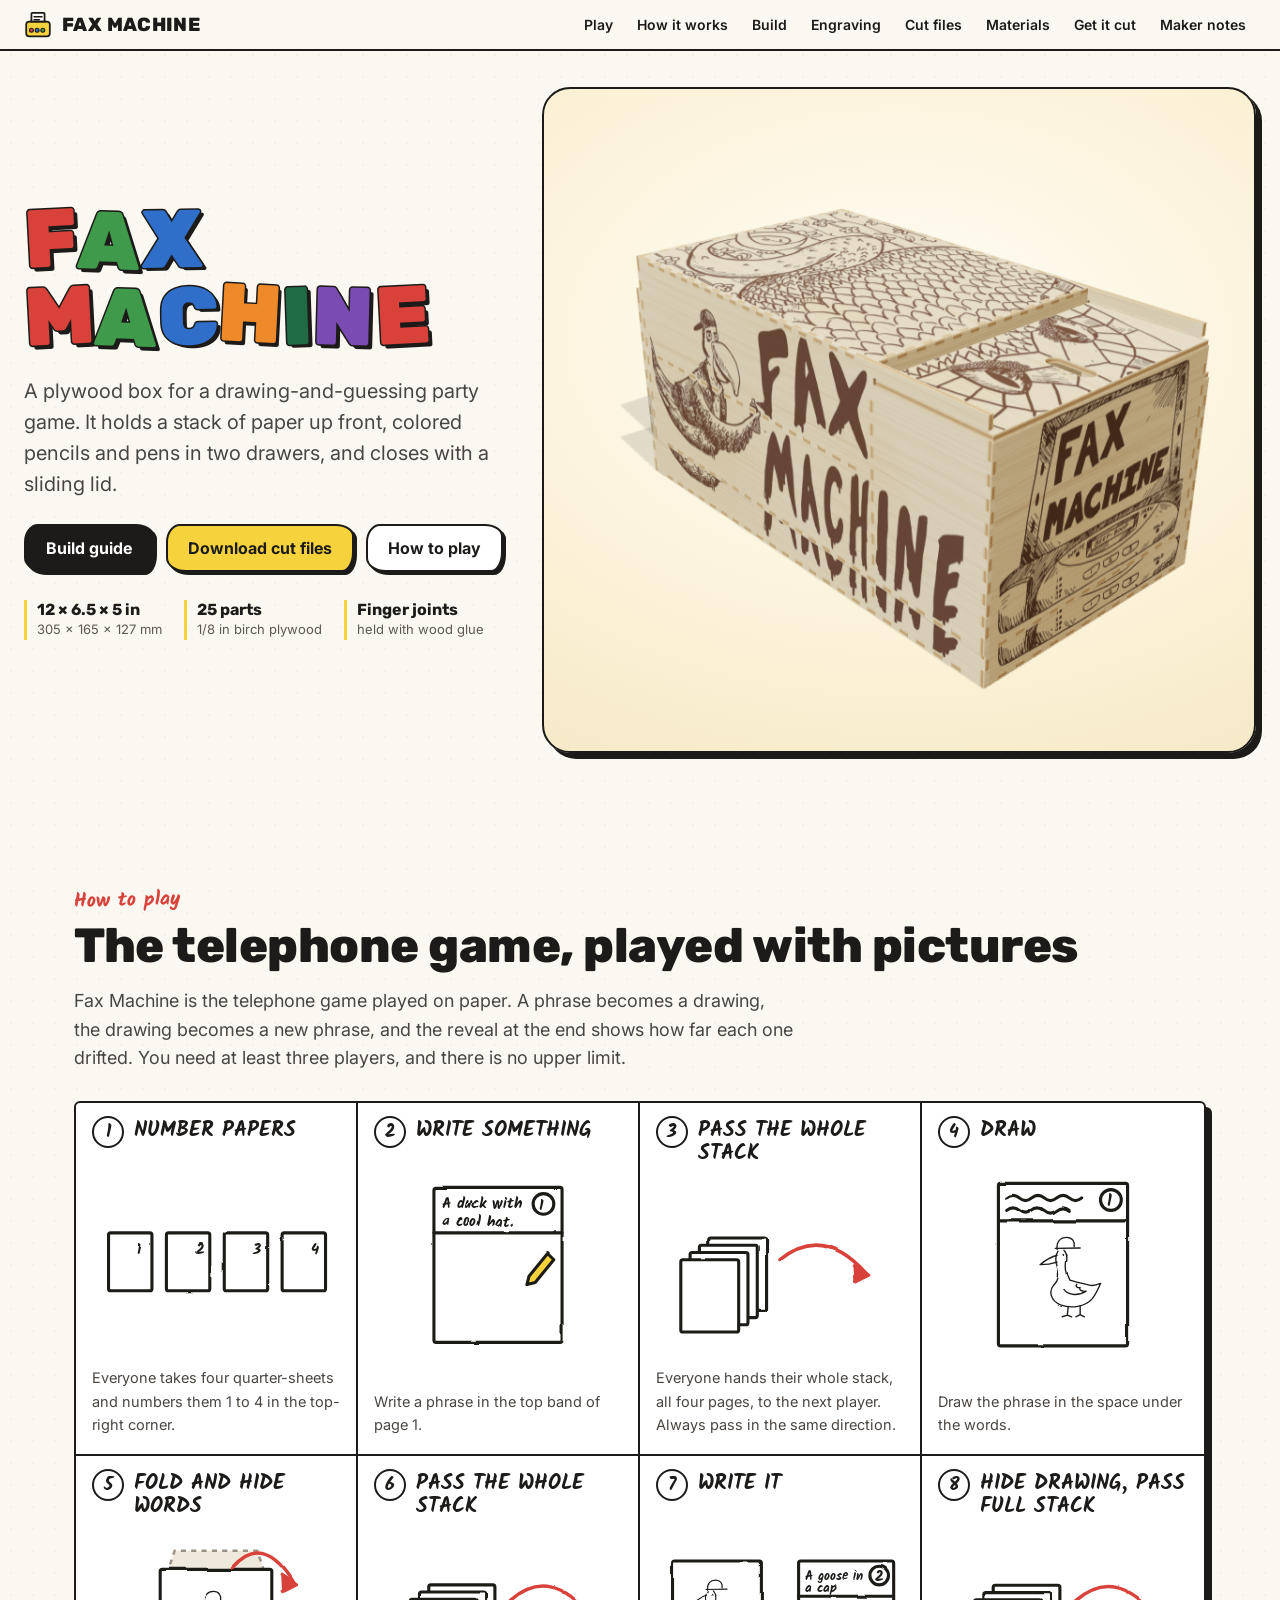
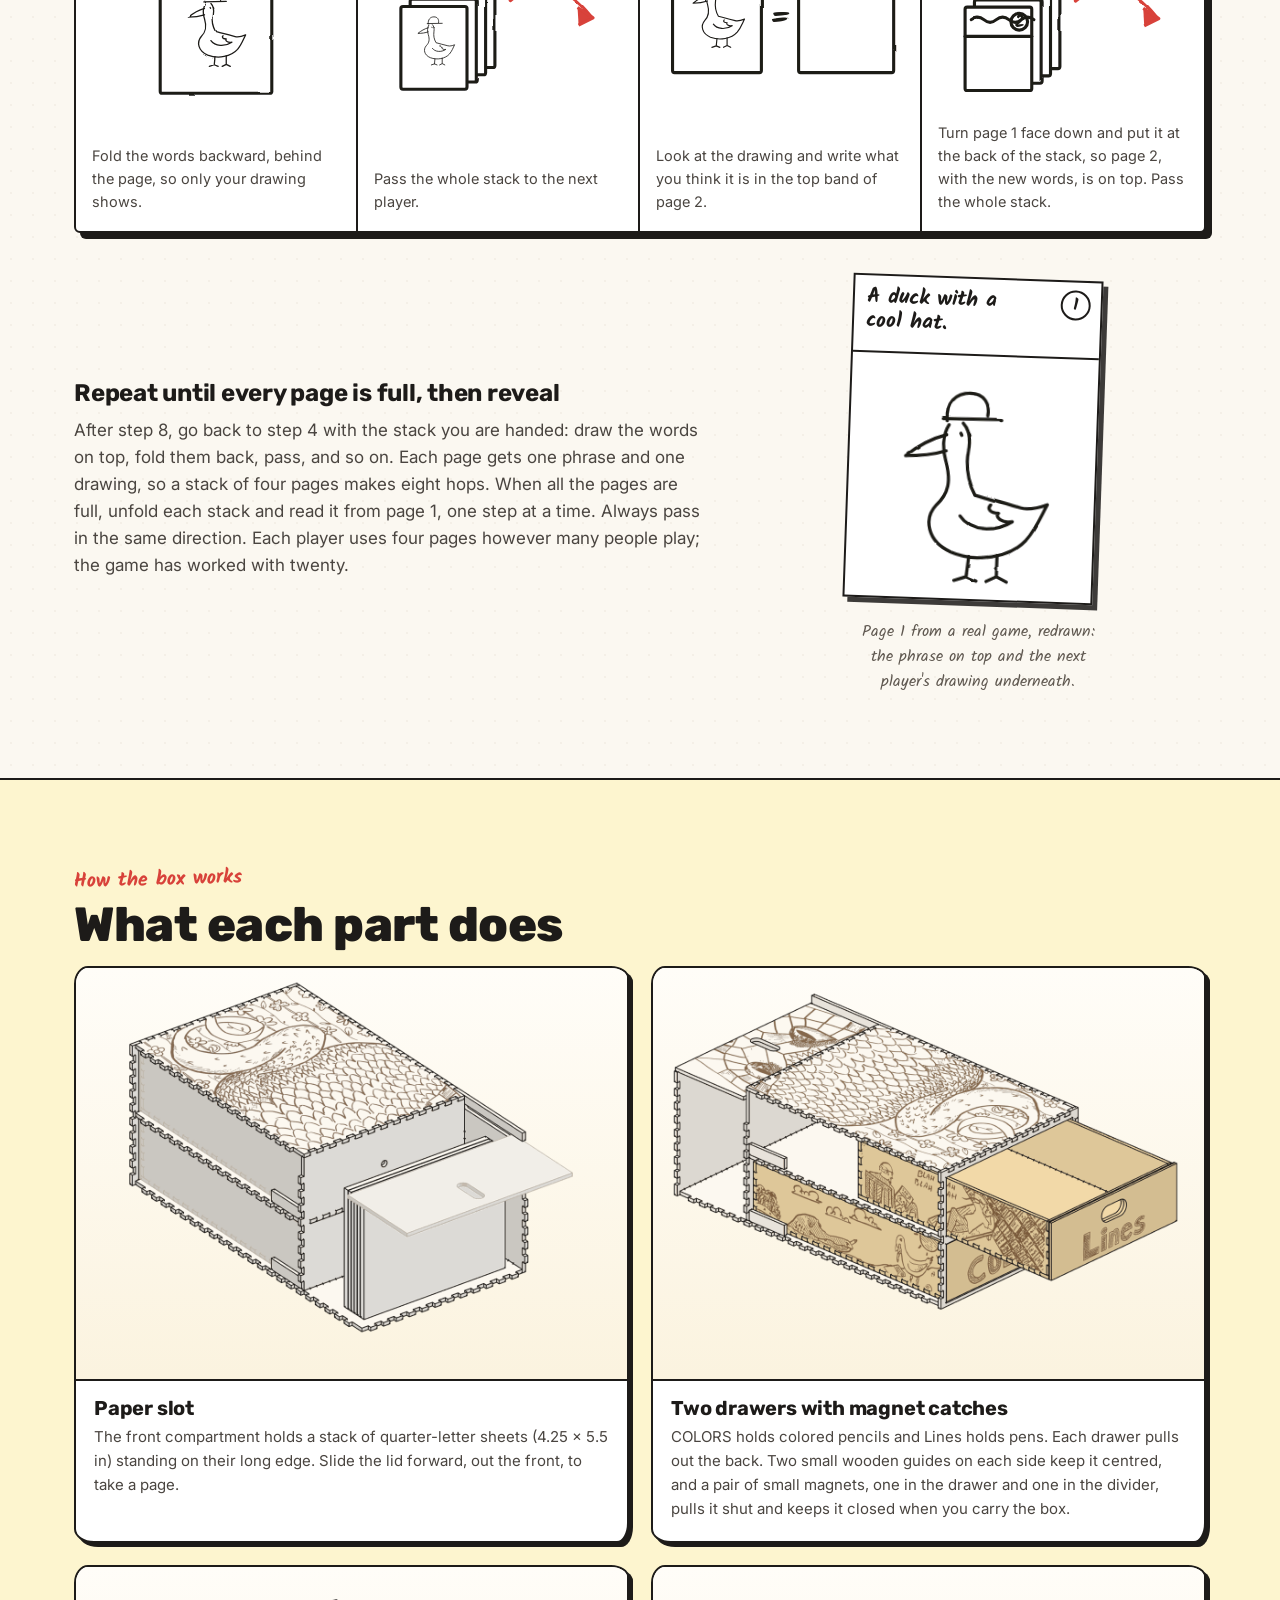
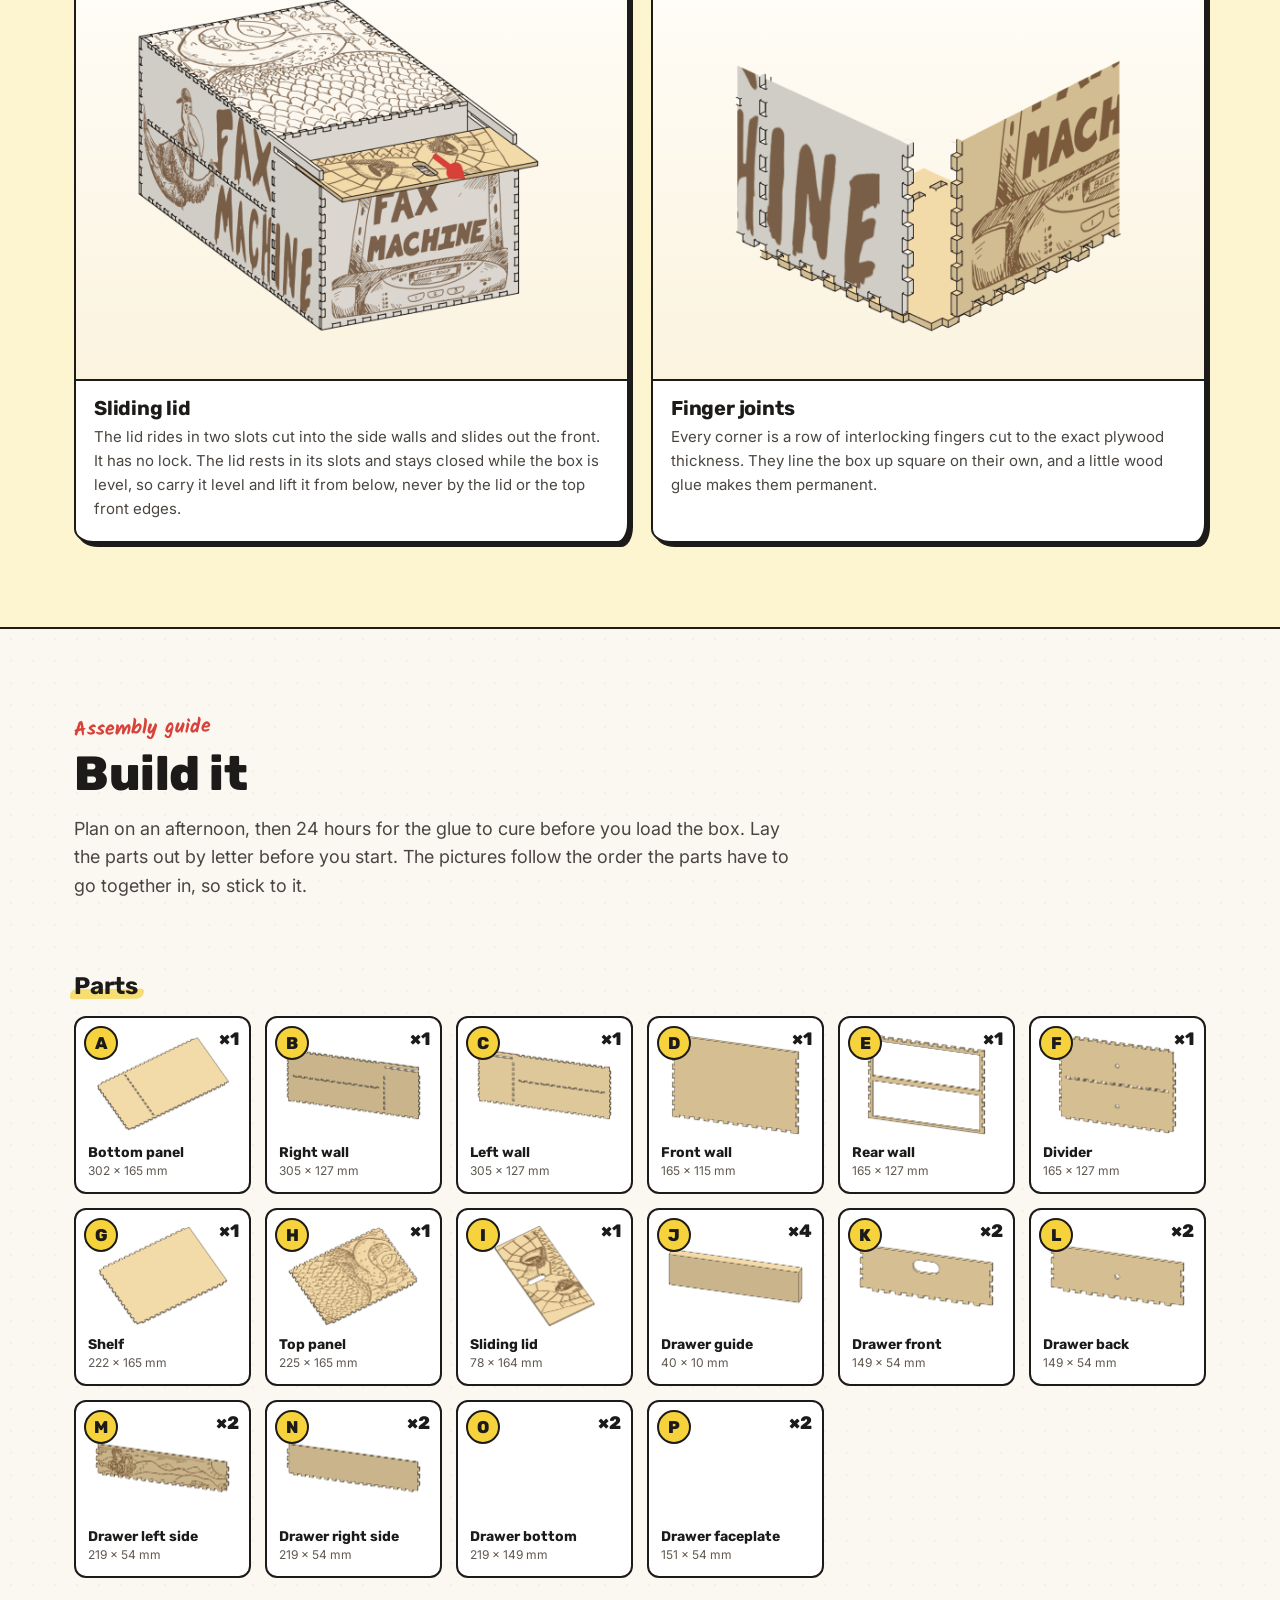
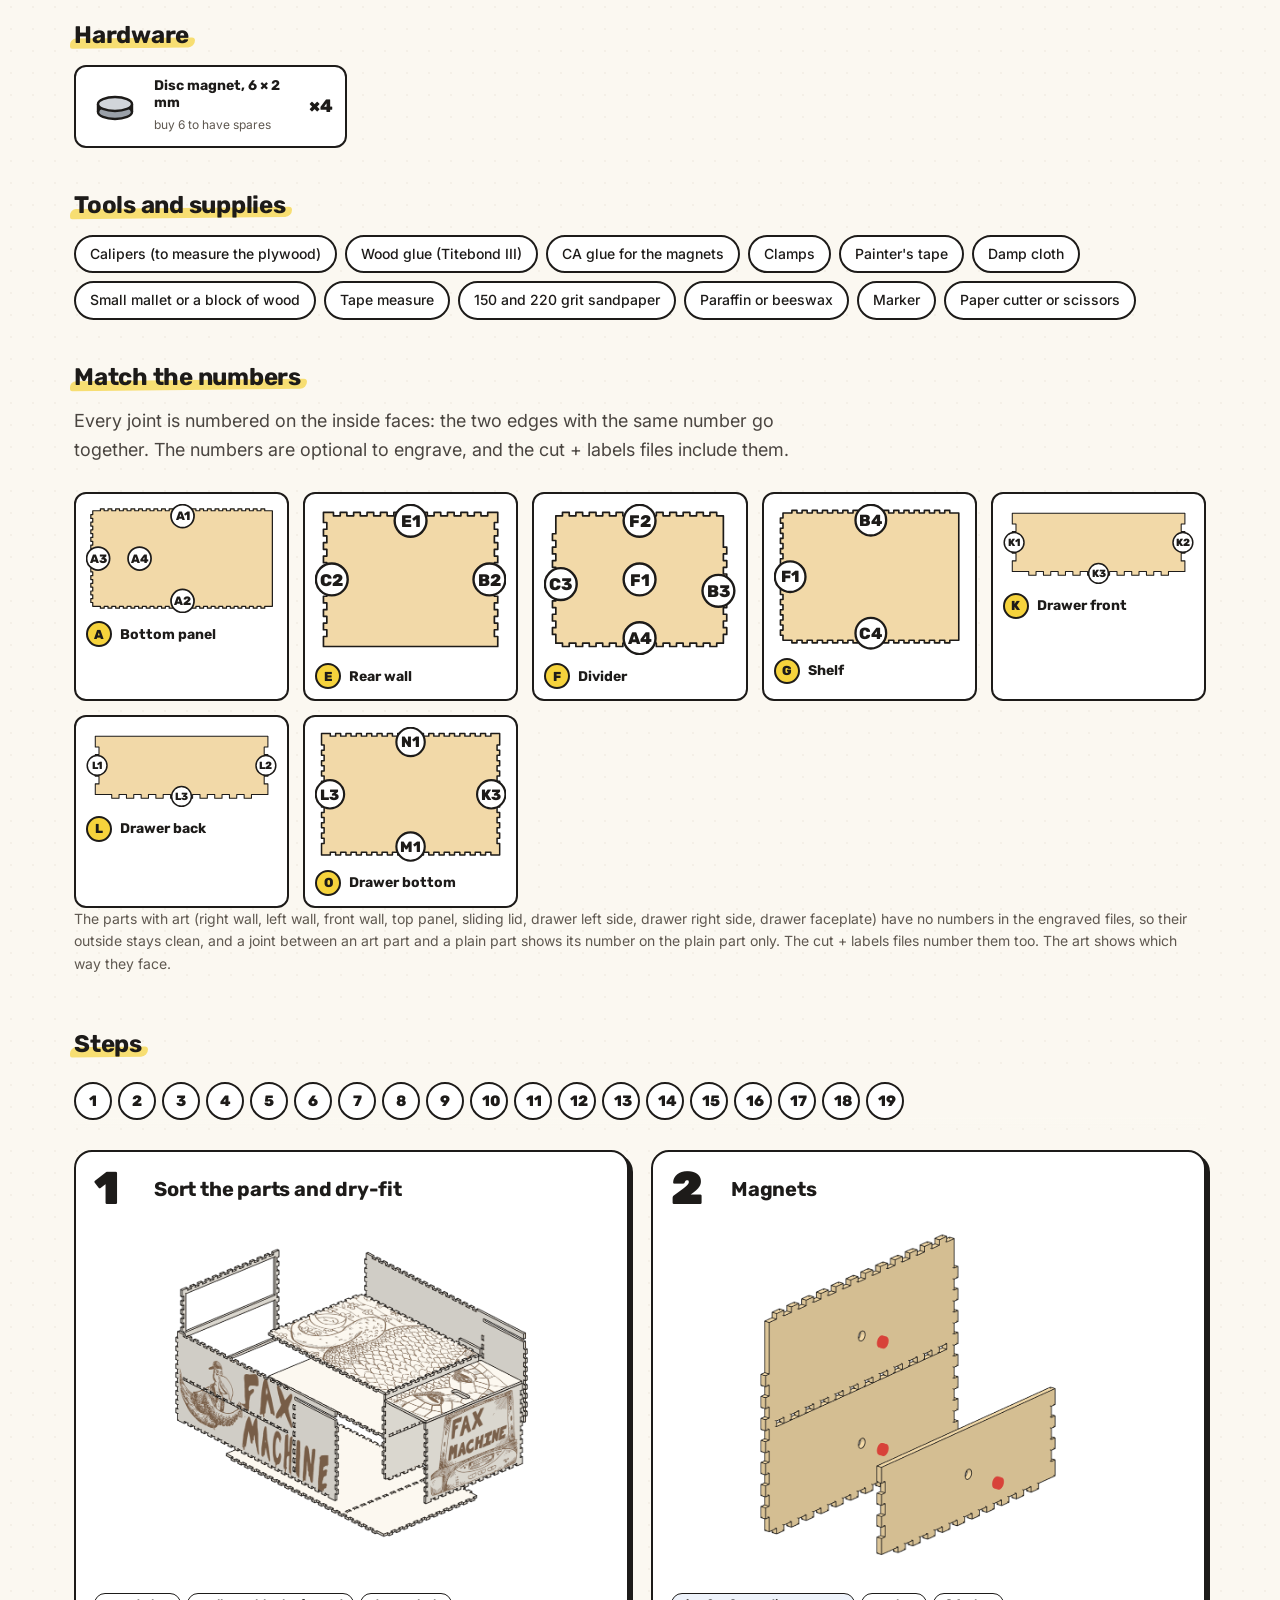
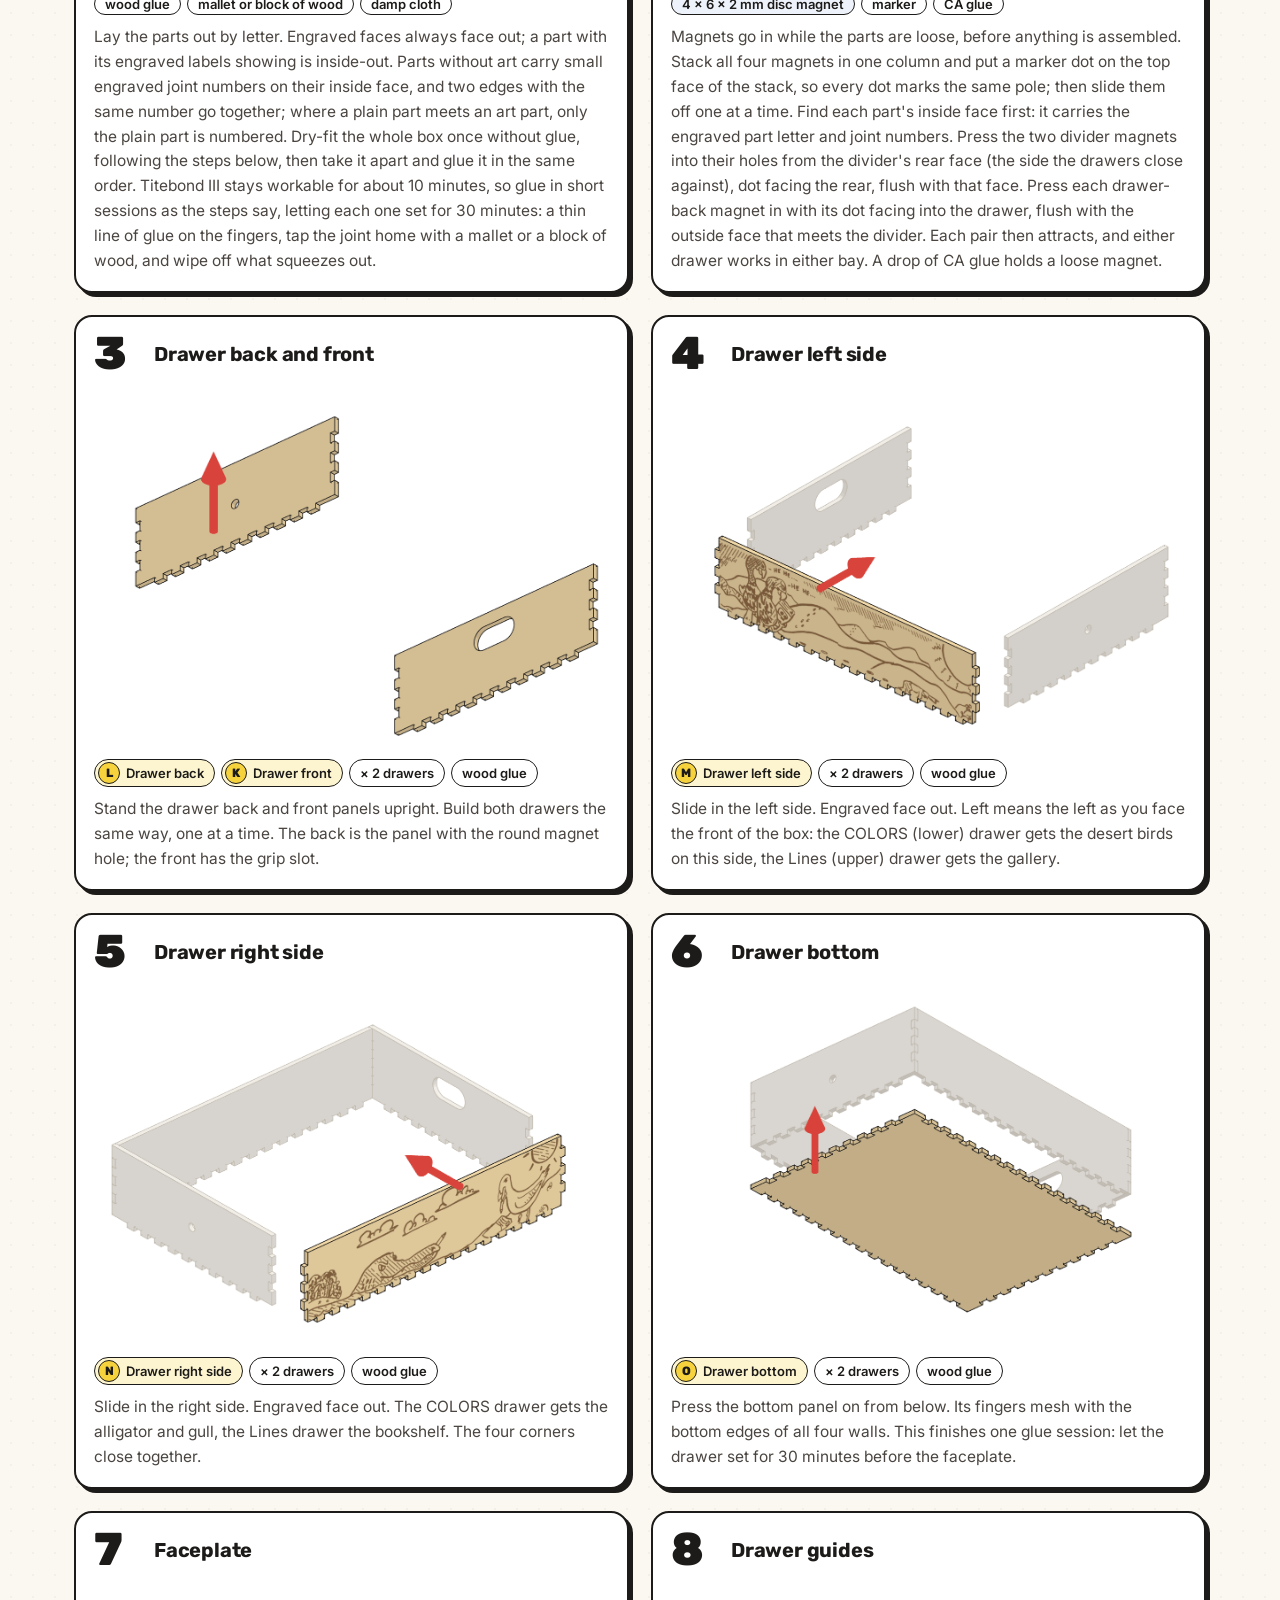
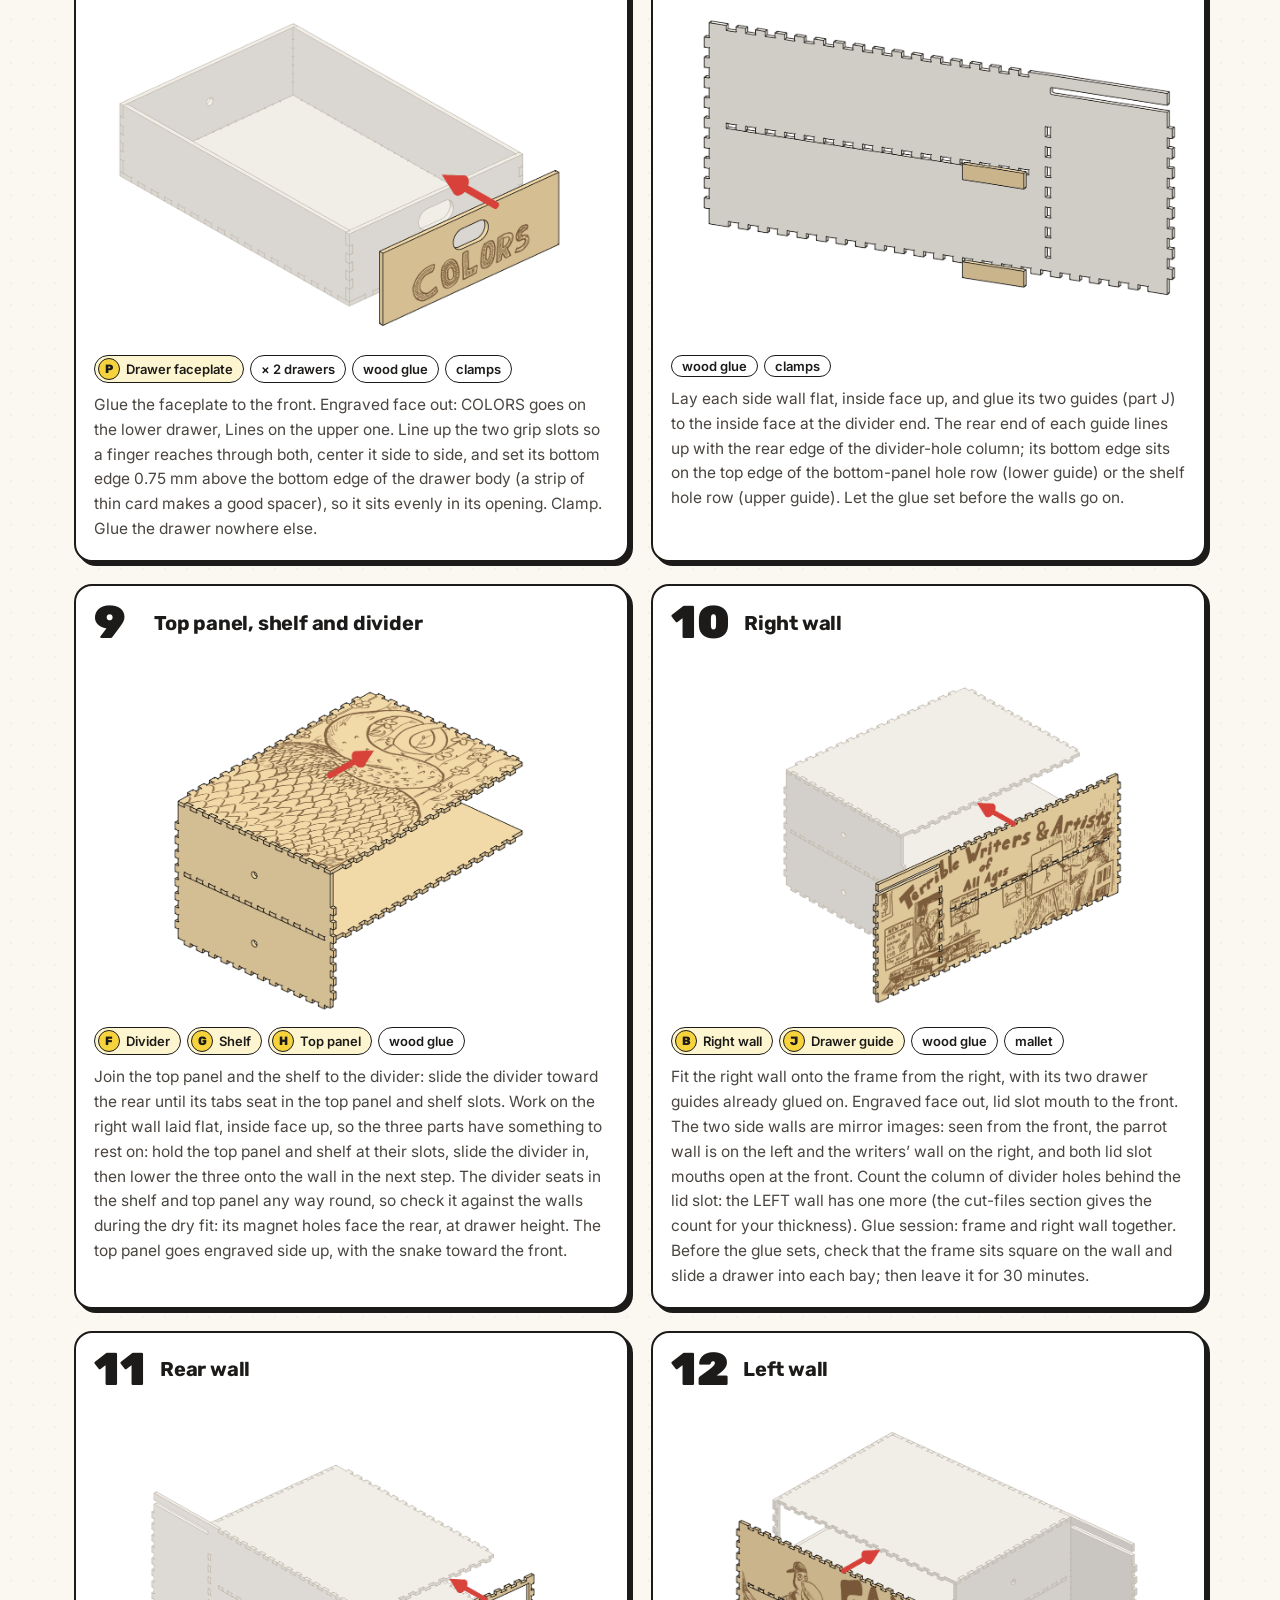
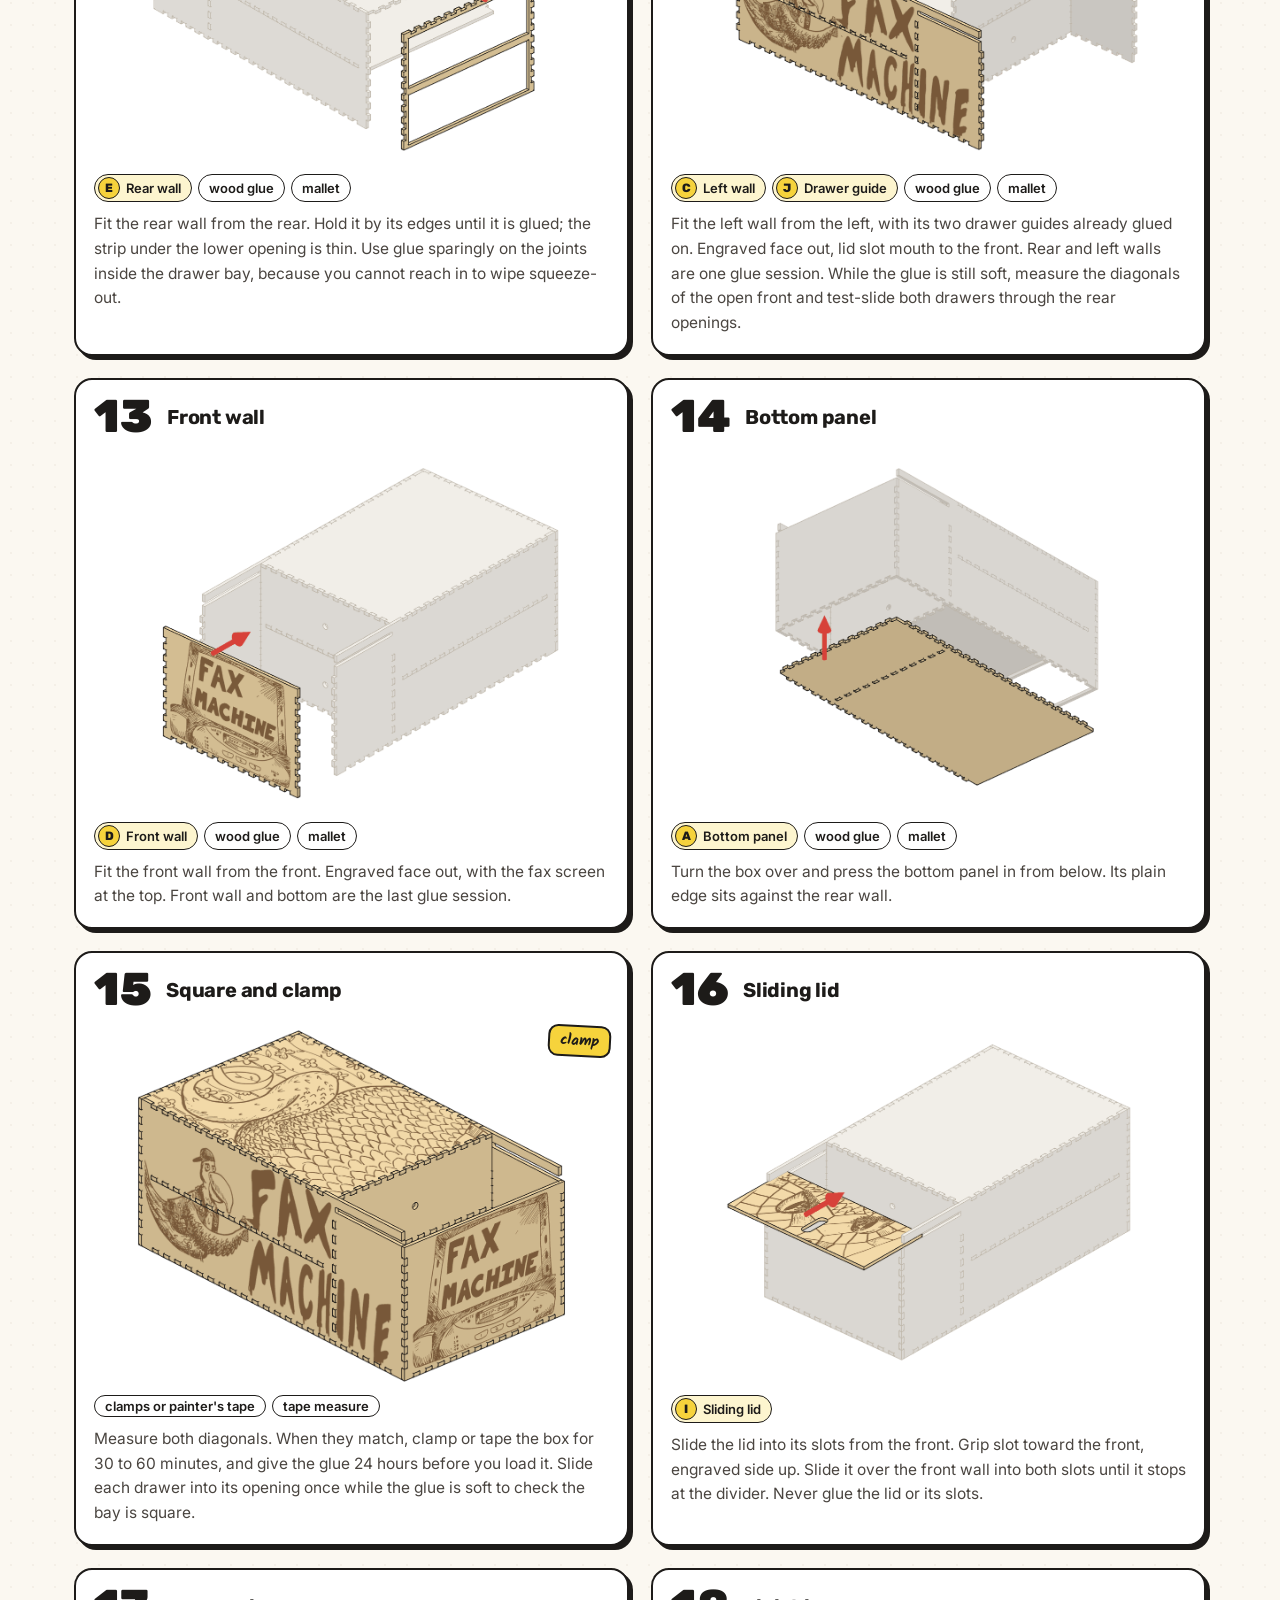
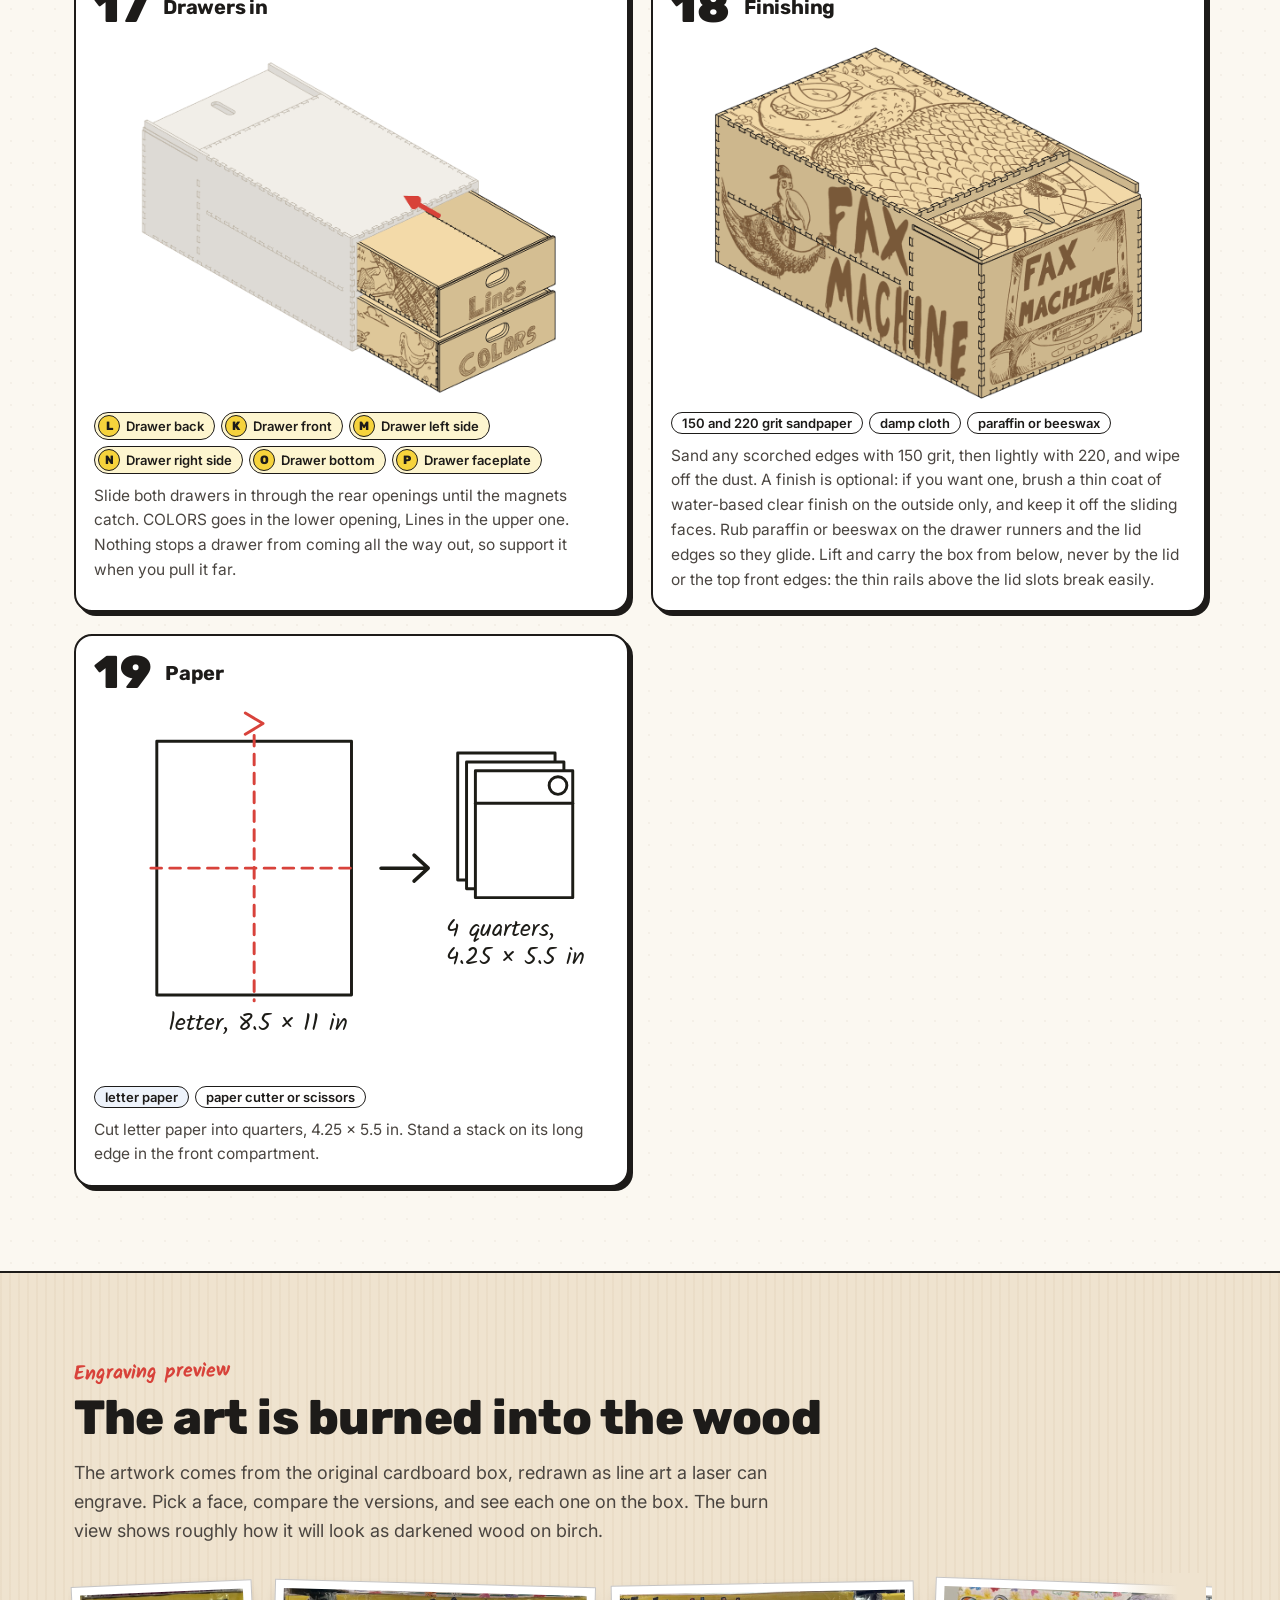
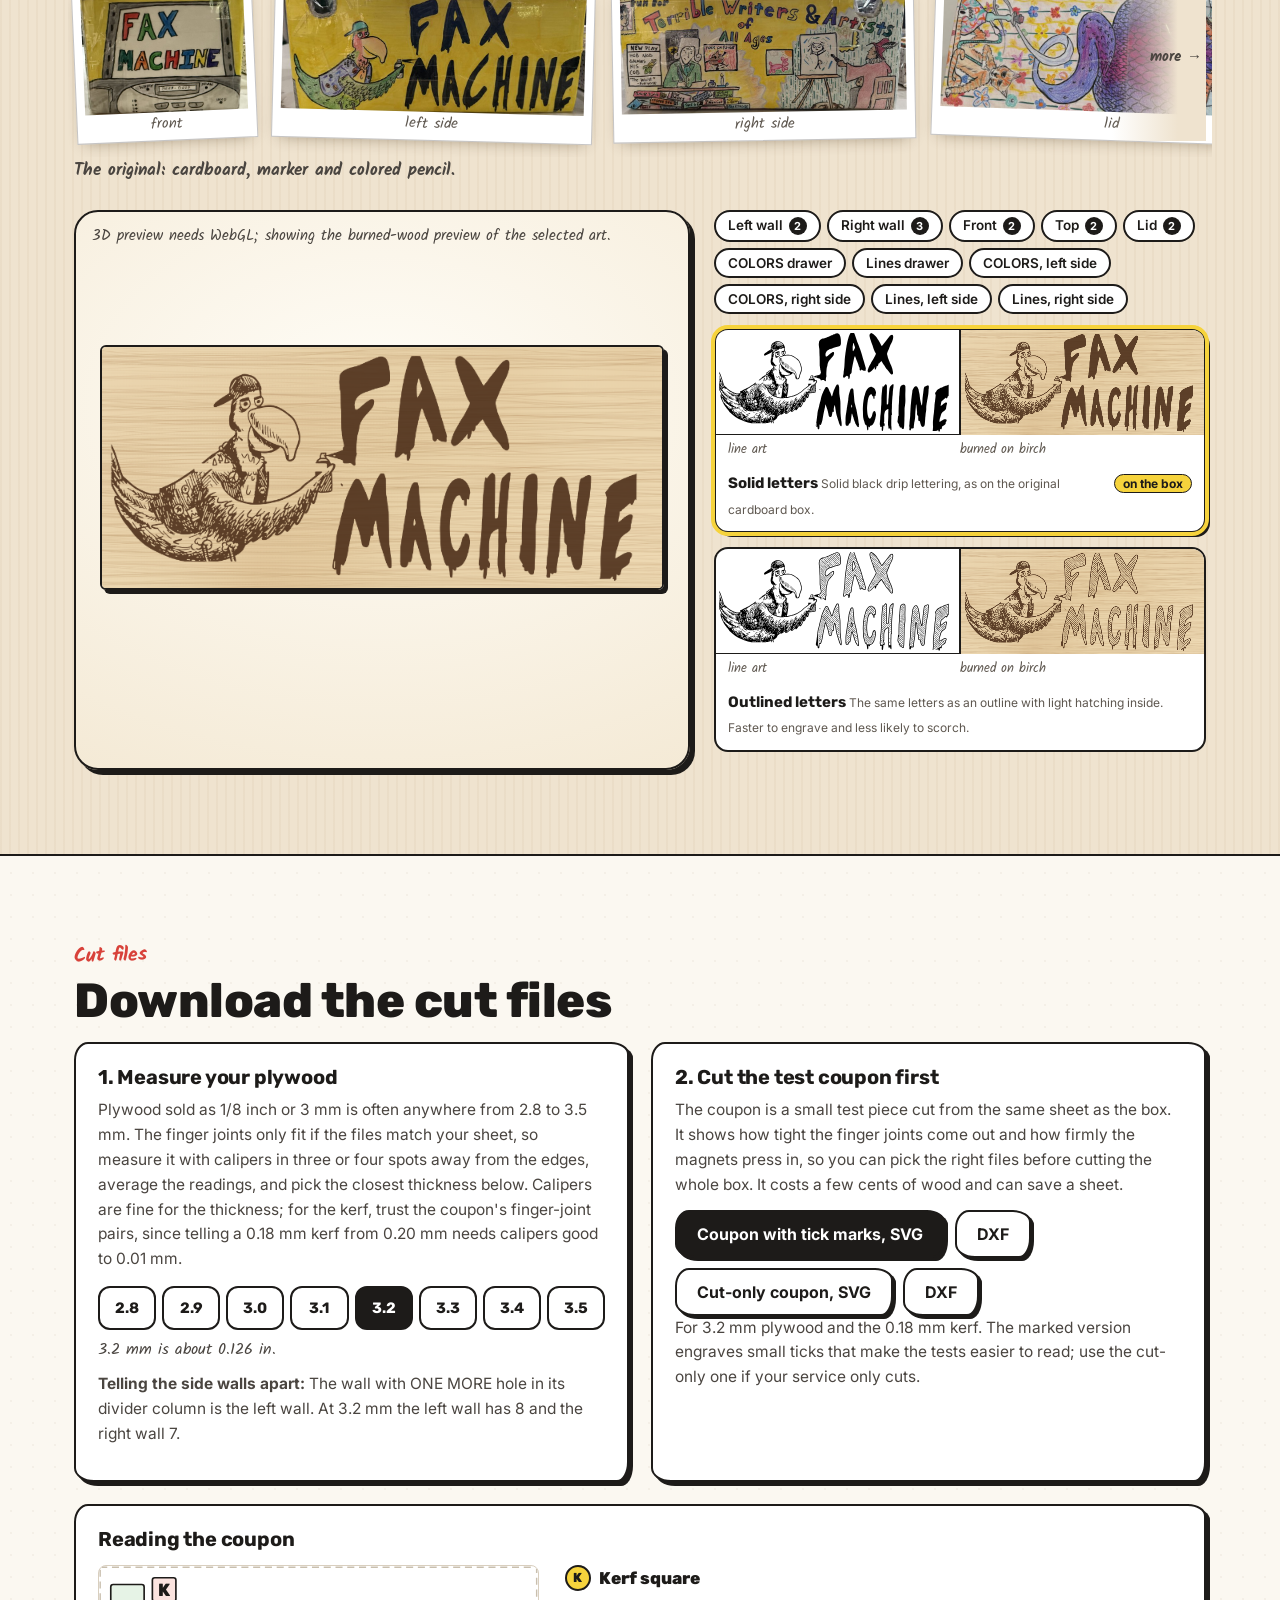
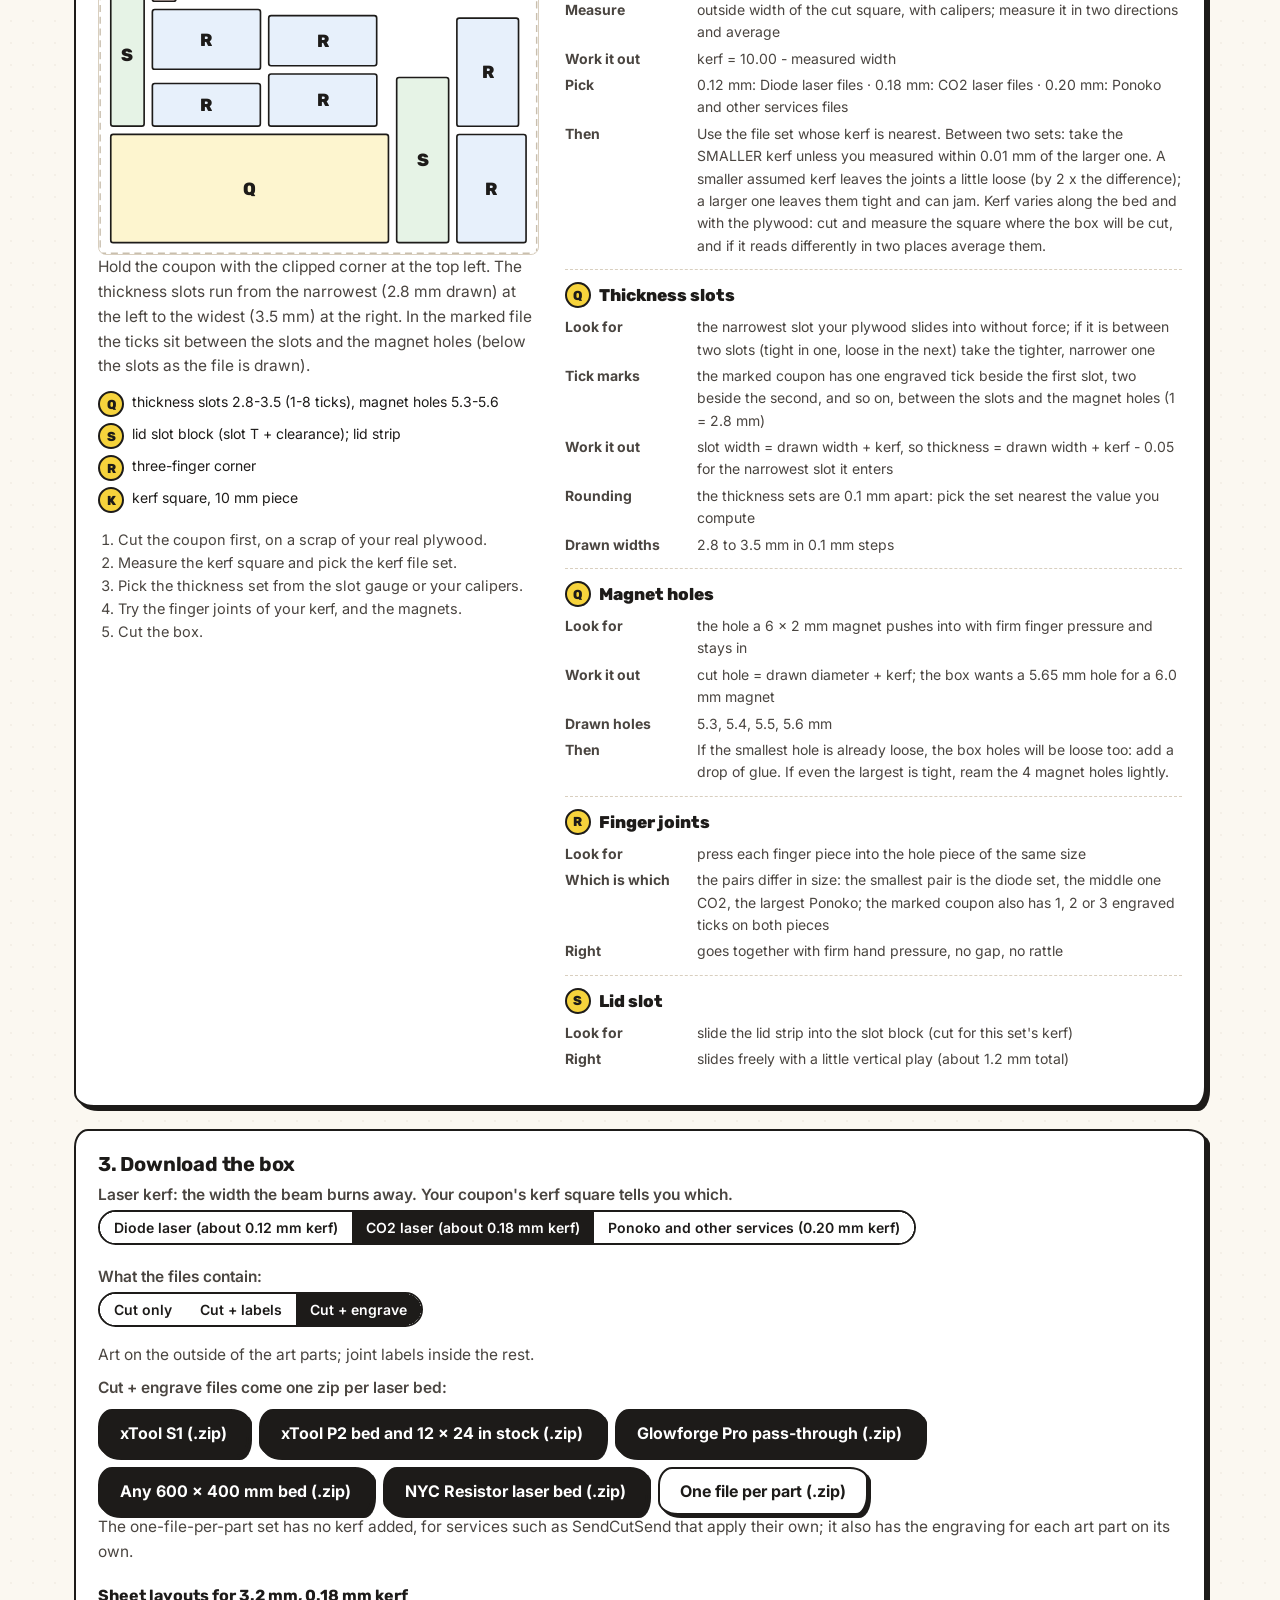
==== site/index.html @ 087298c8 "Magnet polarity: drawer-back dot faces into the drawer (every dot faces the rear); labels are red en" ====
<!doctype html>
<html lang="en">
<head>
<meta charset="utf-8">
<meta name="viewport" content="width=device-width, initial-scale=1, viewport-fit=cover">
<title>Fax Machine</title>
<meta name="description" content="Fax Machine is a laser-cut plywood box for a drawing-and-guessing party game. Rotate the 3D model, learn the game, follow the step-by-step build guide and download the cut files.">
<meta name="theme-color" content="#f6d33c">
<link rel="canonical" href="https://bjblabs.com/fax-machine/">
<meta property="og:type" content="website">
<meta property="og:site_name" content="Fax Machine">
<meta property="og:title" content="Fax Machine">
<meta property="og:description" content="A laser-cut plywood box for a drawing-and-guessing party game: free cut files, a 3D model and an IKEA-style build guide.">
<meta property="og:url" content="https://bjblabs.com/fax-machine/">
<meta property="og:image" content="https://bjblabs.com/fax-machine/img/og.jpg?v=ab1c88048e">
<meta property="og:image:width" content="1200">
<meta property="og:image:height" content="630">
<meta property="og:image:alt" content="The Fax Machine box in engraved birch plywood, next to its rainbow title">
<meta name="twitter:image:alt" content="The Fax Machine box in engraved birch plywood">
<meta name="twitter:card" content="summary_large_image">
<meta name="twitter:title" content="Fax Machine">
<meta name="twitter:description" content="A laser-cut plywood box for a drawing-and-guessing party game.">
<meta name="twitter:image" content="https://bjblabs.com/fax-machine/img/og.jpg?v=ab1c88048e">
<link rel="icon" href="favicon.ico" sizes="32x32">
<link rel="icon" href="img/favicon.svg" type="image/svg+xml">
<link rel="apple-touch-icon" href="img/apple-touch-icon.png">
<link rel="preconnect" href="https://fonts.googleapis.com">
<link rel="preconnect" href="https://fonts.gstatic.com" crossorigin>
<link href="https://fonts.googleapis.com/css2?family=Rubik:wght@500;700;800;900&family=Kalam:wght@400;700&family=Inter:wght@400;500;600;700&display=swap" rel="stylesheet">
<link rel="stylesheet" href="css/site.css?v=8f7c11e8bc">
<script type="importmap">
{
 "imports": {
  "three": "./vendor/three/build/three.module.min.js",
  "three/addons/": "./vendor/three/examples/jsm/",
  "./js/art2d.js": "./js/art2d.js?v=8f7c11e8bc",
  "./js/box3d.js": "./js/box3d.js?v=8f7c11e8bc",
  "./js/guide.js": "./js/guide.js?v=8f7c11e8bc",
  "./js/laser.js": "./js/laser.js?v=8f7c11e8bc",
  "./js/page.js": "./js/page.js?v=8f7c11e8bc",
  "./js/render3d.js": "./js/render3d.js?v=8f7c11e8bc",
  "./js/rules.js": "./js/rules.js?v=8f7c11e8bc",
  "./js/version.js": "./js/version.js?v=8f7c11e8bc"
 }
}
</script>
<script type="module" src="js/page.js?v=8f7c11e8bc"></script>
</head>
<body>
<svg width="0" height="0" style="position:absolute" aria-hidden="true">
  <defs>
    <filter id="wobble" x="-5%" y="-5%" width="110%" height="110%">
      <feTurbulence type="fractalNoise" baseFrequency="0.035" numOctaves="2" seed="3" result="n"/>
      <feDisplacementMap in="SourceGraphic" in2="n" scale="2.2" xChannelSelector="R" yChannelSelector="G"/>
    </filter>
  </defs>
</svg>

<a class="skip" href="#main">Skip to content</a>
<header class="topbar" id="topbar">
  <a class="brand" href="./" aria-label="Fax Machine home">
    <img src="img/favicon.svg" alt="" width="28" height="28"><span>Fax Machine</span>
  </a>
  <button class="navtoggle" id="navtoggle" aria-expanded="false" aria-controls="nav">Menu</button>
  <nav id="nav" aria-label="Sections">
    <a href="#play">Play</a>
    <a href="#how">How it works</a>
    <a href="#build">Build</a>
    <a href="#engraving">Engraving</a>
    <a href="#files">Cut files</a>
    <a href="#materials">Materials</a>
    <a href="#cutting">Get it cut</a>
    <a href="#maker">Maker notes</a>
  </nav>
</header>

<main id="main">
<!-- 1. HERO -->
<section class="hero" id="top">
  <div class="hero-copy">
    <h1 class="rainbow" aria-label="Fax Machine"><span class="w">FAX</span> <span class="w">MACHINE</span></h1>
    <p class="lede">A plywood box for a drawing-and-guessing party game. It holds a stack of paper up front, colored pencils and pens in two drawers, and closes with a sliding lid.</p>
    <div class="cta">
      <a class="btn btn-ink" href="#build">Build guide</a>
      <a class="btn btn-yellow" href="#files">Download cut files</a>
      <a class="btn btn-line" href="#play">How to play</a>
    </div>
    <ul class="facts">
      <li><b>12 × 6.5 × 5 in</b><span>305 × 165 × 127 mm</span></li>
      <li><b id="fact-parts">25 parts</b><span>1/8 in birch plywood</span></li>
      <li><b>Finger joints</b><span>held with wood glue</span></li>
    </ul>
  </div>
  <div class="stage" id="hero-stage">
    <canvas id="hero-canvas" aria-label="Interactive 3D model of the box. Drag to rotate, tap a part to see its name."></canvas>
    <div class="stage-loading" id="hero-loading">Loading the 3D box…</div>
    <div class="partcard" id="partcard" hidden aria-live="polite">
      <span class="letter" id="pc-letter">A</span>
      <div><b id="pc-name">Part</b><small id="pc-hint"></small></div>
    </div>
    <div class="stage-hint" id="stage-hint">Drag to turn · click a drawer or the lid</div>
    <div class="controls">
      <label class="slider">Explode
        <input type="range" id="explode" min="0" max="1" step="0.01" value="0" aria-label="Explode the box into parts">
      </label>
      <button class="chip" data-act="drawer_upper" aria-pressed="false">Lines drawer</button>
      <button class="chip" data-act="drawer_lower" aria-pressed="false">COLORS drawer</button>
      <button class="chip" data-act="lid" aria-pressed="false">Lid</button>
      <button class="chip" data-act="home" aria-label="Reset view">Reset</button>
    </div>
  </div>
</section>

<!-- 2. PLAY -->
<section class="band band-paper" id="play">
  <div class="wrap">
    <p class="kicker">How to play</p>
    <h2>The telephone game, played with pictures</h2>
    <p class="intro">Fax Machine is the telephone game played on paper. A phrase becomes a drawing, the drawing becomes a new phrase, and the reveal at the end shows how far each one drifted. You need at least three players, and there is no upper limit.</p>
    <ol class="rules" id="rules"></ol>
    <div class="rules-after">
      <div class="reveal">
        <h3>Repeat until every page is full, then reveal</h3>
        <p>After step 8, go back to step 4 with the stack you are handed: draw the words on top, fold them back, pass, and so on. Each page gets one phrase and one drawing, so a stack of four pages makes eight hops. When all the pages are full, unfold each stack and read it from page 1, one step at a time. Always pass in the same direction. Each player uses four pages however many people play; the game has worked with twenty.</p>
      </div>
      <figure class="sample">
        <div class="sheet" aria-hidden="true">
          <div class="sheet-band"><span>A duck with a cool hat.</span><i>1</i></div>
          <svg viewBox="0 0 200 220" class="duck"><use href="#duck-art"/></svg>
        </div>
        <figcaption>Page 1 from a real game, redrawn: the phrase on top and the next player's drawing underneath.</figcaption>
      </figure>
    </div>
  </div>
</section>

<!-- 3. HOW IT WORKS -->
<section class="band band-yellow" id="how">
  <div class="wrap">
    <p class="kicker">How the box works</p>
    <h2>What each part does</h2>
    <div class="how-grid" id="how-grid"></div>
  </div>
</section>

<!-- 4. BUILD -->
<section class="band band-paper" id="build">
  <div class="wrap">
    <p class="kicker">Assembly guide</p>
    <h2>Build it</h2>
    <p class="intro">Plan on an afternoon, then 24 hours for the glue to cure before you load the box. Lay the parts out by letter before you start. The pictures follow the order the parts have to go together in, so stick to it.</p>

    <h3 class="sub">Parts</h3>
    <div class="inventory" id="inventory"></div>
    <h3 class="sub">Hardware</h3>
    <div class="hardware" id="hardware"></div>
    <h3 class="sub">Tools and supplies</h3>
    <ul class="tools" id="tools"></ul>

    <div class="joints-wrap">
    <h3 class="sub">Match the numbers</h3>
    <p class="intro">Every joint is numbered on the inside faces: the two edges with the same number go together. The numbers are optional to engrave, and the cut + labels files include them.</p>
    <div id="joints"></div>
    </div>

    <h3 class="sub">Steps</h3>
    <nav class="stepnav" id="stepnav" aria-label="Jump to step"></nav>
    <ol class="steps" id="steps"></ol>
  </div>
</section>

<!-- 5. ENGRAVING -->
<section class="band band-kraft" id="engraving">
  <div class="wrap">
    <p class="kicker">Engraving preview</p>
    <h2>The art is burned into the wood</h2>
    <p class="intro">The artwork comes from the original cardboard box, redrawn as line art a laser can engrave. Pick a face, compare the versions, and see each one on the box. The burn view shows roughly how it will look as darkened wood on birch.</p>
    <div class="originals-wrap"><div class="originals" aria-label="Photos of the original cardboard box" tabindex="0">
      <figure style="--r:-2.5deg"><img src="img/original/img_4229.jpg" alt="Front of the original cardboard box: FAX MACHINE in rainbow letters over a drawn control panel" loading="lazy"><figcaption>front</figcaption></figure>
      <figure style="--r:1.5deg"><img src="img/original/img_4228.jpg" alt="Left side of the original box: a parrot spray-painting FAX MACHINE" loading="lazy"><figcaption>left side</figcaption></figure>
      <figure style="--r:-1deg"><img src="img/original/img_4230.jpg" alt="Right side of the original box: Fun for Terrible Writers and Artists of All Ages" loading="lazy"><figcaption>right side</figcaption></figure>
      <figure style="--r:2deg"><img src="img/original/img_4231.jpg" alt="Lid of the original box: a cat, a hose and a mosaic sea serpent" loading="lazy"><figcaption>lid</figcaption></figure>
      <figure style="--r:-2deg"><img src="img/original/img_4236.jpg" alt="Drawer label reading COLORS in rainbow letters" loading="lazy"><figcaption>drawer</figcaption></figure>
      <figure style="--r:1deg"><img src="img/original/img_4238.jpg" alt="Drawer label reading Lines in rainbow letters" loading="lazy"><figcaption>drawer</figcaption></figure>
    </div>
    </div>
    <p class="orig-note">The original: cardboard, marker and colored pencil.</p>
    <div class="engrave">
      <div class="engrave-stage">
        <canvas id="art-canvas" aria-label="3D box showing the selected engraving"></canvas>
        <div class="art-still" id="art-still" aria-hidden="true"></div>
        <p class="art-stage-note" id="art-stage-note" hidden>3D preview needs WebGL; showing the burned-wood preview of the selected art.</p>
        <div class="seg" role="group" aria-label="Preview style">
          <button type="button" class="segbtn on" data-mode="burn" aria-pressed="true">Burned wood</button>
          <button type="button" class="segbtn" data-mode="ink" aria-pressed="false">Ink on paper</button>
        </div>
      </div>
      <div class="engrave-side">
        <div class="facetabs" id="facetabs" role="group" aria-label="Choose a face of the box"></div>
        <div class="variants" id="variants"></div>
      </div>
    </div>
  </div>
</section>

<!-- 6. FILES -->
<section class="band band-paper" id="files">
  <div class="wrap">
    <p class="kicker">Cut files</p>
    <h2>Download the cut files</h2>
    <div class="files-grid">
      <div class="card measure">
        <h3>1. Measure your plywood</h3>
        <p>Plywood sold as 1/8 inch or 3 mm is often anywhere from 2.8 to 3.5 mm. The finger joints only fit if the files match your sheet, so measure it with calipers in three or four spots away from the edges, average the readings, and pick the closest thickness below. Calipers are fine for the thickness; for the kerf, trust the coupon's finger-joint pairs, since telling a 0.18 mm kerf from 0.20 mm needs calipers good to 0.01 mm.</p>
        <div class="thick" id="thick" role="radiogroup" aria-label="Plywood thickness"></div>
        <p class="thick-read" id="thick-read"></p>
        <p class="small wall-id" id="wall-id"></p>
      </div>
      <div class="card">
        <h3>2. Cut the test coupon first</h3>
        <p>The coupon is a small test piece cut from the same sheet as the box. It shows how tight the finger joints come out and how firmly the magnets press in, so you can pick the right files before cutting the whole box. It costs a few cents of wood and can save a sheet.</p>
        <div id="coupon-dl"></div>
      </div>
      <div class="card wide">
        <h3>Reading the coupon</h3>
        <div class="coupon-guide" id="coupon-guide"></div>
      </div>
      <div class="card wide">
        <h3>3. Download the box</h3>
        <div id="kerf"></div>
        <div id="box-dl"></div>
        <div id="beds"></div>
      </div>
      <div class="card wide laser">
        <h3>Laser starting points</h3>
        <p>Published settings for about 3 mm plywood. They are only starting points: every machine, lens and batch of plywood differs, so test on your coupon first and adjust. Each machine uses its own speed and power scale, so do not compare rows.</p>
        <div class="tbl-wrap" id="laser"></div>
        <p class="small">Sources checked Oct 2026.</p>
      </div>
      <div class="card wide colors">
        <h3>Color code</h3>
        <ul class="legend" id="legend">
          <li><span class="sw" style="--c:#0000ff"></span><span><b>Blue is cut.</b> Hairline vector lines that go through the sheet.</span></li>
          <li><span class="sw" style="--c:#ff0000"></span><span><b>Red is engrave.</b> Raster or score the surface; never cut through.</span></li>
          <li id="legend-labels" hidden><span class="sw" style="--c:#FF0000"></span><span><b>Red lines are labels.</b> Part letters and joint numbers, engraved lightly; turn this layer off if you do not want them.</span></li>
        </ul>
        <p class="small" id="dxf-note"></p>
        <p class="small">Order the cut so small inner holes go first and outer outlines last, which most laser software does by default. If your service does not engrave, the box still works plain.</p>
      </div>
    </div>
  </div>
</section>

<!-- 7. MATERIALS -->
<section class="band band-yellow" id="materials">
  <div class="wrap">
    <p class="kicker">Materials and parts</p>
    <h2>What to buy</h2>
    <p class="intro" id="mat-intro">Everything besides the laser cutting. Links go to the exact listings we checked.</p>
    <div class="cost" id="cost"></div>
    <div id="materials-list"></div>
    <h3 class="sub" id="kit">Drawing kit: pens and pencils</h3>
    <p class="intro" id="kit-intro">Every pencil and pen here fits the COLORS and Lines drawers.</p>
    <div class="kit" id="kit-tiers"></div>
  </div>
</section>

<!-- 8. CUTTING -->
<section class="band band-paper" id="cutting">
  <div class="wrap">
    <p class="kicker">Where to get it cut</p>
    <h2>Four ways to get the parts</h2>
    <p class="intro">The job is about 19 m of cutting and about 0.43 m² of parts, plus engraving on eleven faces. The cut files list how many sheets each laser bed needs. Prices checked Oct 2026.</p>
    <div class="options" id="options"></div>
    <p class="tip"><b>Whichever route you take,</b> cut the test coupon on the same sheet first. Plywood thickness varies from batch to batch, and the coupon tells you which file to use.</p>
  </div>
</section>

<!-- 9. MAKER -->
<section class="band band-ink" id="maker">
  <div class="wrap maker">
    <div>
      <p class="kicker">Maker notes</p>
      <h2>How the files are made</h2>
      <p>Every part is generated by a parametric Python program built on <a href="https://www.festi.info/boxes.py/">boxes.py</a>. You change a few numbers and it redraws all the parts, joints and holes to match.</p>
      <p>The two numbers that matter most are the plywood <b>thickness</b>, which sets the depth of every finger and slot, and the <b>kerf</b> (the width of material the laser burns away), which the generator adds back so joints come out snug. Finger play, the clearances around the drawers and lid, and the magnet press fit are separate settings, and the coupon checks each of them.</p>
      <p>Everything is open: the generator, tests, art and these files.</p>
      <div class="cta"><a class="btn btn-yellow" href="https://github.com/Gilbetrar/fax-machine-box/tree/v2-site">View on GitHub</a><a class="btn btn-line" href="https://github.com/Gilbetrar/fax-machine-box/issues">Report a problem</a></div>
    </div>
    <dl class="params" id="params"></dl>
  </div>
</section>
</main>

<footer class="foot">
  <p>Fax Machine · design v2, October 2026 · made in Brooklyn</p>
  <p><a href="https://github.com/Gilbetrar/fax-machine-box/tree/v2-site">Source</a> · <a href="https://github.com/Gilbetrar/fax-machine-box/issues">Questions and problems</a> · <span id="license">License: to be announced</span> · three.js is MIT licensed</p>
</footer>

<svg width="0" height="0" style="position:absolute" aria-hidden="true">
  <symbol id="duck-art" viewBox="0 0 200 220">
    <g fill="none" stroke="#1d1b19" stroke-width="3.2" stroke-linecap="round" stroke-linejoin="round">
      <path d="M74 52 C72 34 82 24 96 24 C110 24 116 34 114 46"/>
      <path d="M70 50 L128 49"/>
      <path d="M76 56 C70 66 70 80 74 92 C80 112 78 124 66 136 C54 150 58 172 82 182 C108 192 140 186 156 168 C166 156 170 144 176 132 C166 136 158 138 150 136 C134 132 118 128 104 124 C96 110 94 96 96 82 C98 70 96 60 90 54"/>
      <path d="M74 66 C60 70 46 78 34 88 C50 88 62 86 74 82"/>
      <path d="M88 64 l1 2 M96 64 l1 2"/>
      <path d="M90 146 C100 160 124 162 142 150 C132 152 124 146 128 142 C120 142 116 138 120 134"/>
      <path d="M100 186 L98 206 M86 210 l12 -4 l10 4"/>
      <path d="M128 184 L128 204 M118 210 l10 -5 l10 5"/>
    </g>
  </symbol>
</svg>
<noscript><p class="noscript">The 3D model and build pictures need JavaScript. The cut files are on <a href="https://github.com/Gilbetrar/fax-machine-box">GitHub</a>.</p></noscript>
</body>
</html>
---- site/css/site.css ----
.facetabs .nv { display: inline-grid; place-items: center; min-width: 18px; height: 18px; margin-left: 6px; border-radius: 9px; background: var(--ink); color: #fff; font: 700 11px var(--body); padding: 0 5px; }
.linknote { margin: 0; font-family: var(--hand); font-size: 16px; }

.files-grid > *, .how-grid > *, .steps > *, .engrave > *, .maker > * { min-width: 0; }
@media (max-width: 720px) { .files-grid { grid-template-columns: minmax(0, 1fr) !important; } .dl-row .btn { white-space: normal; } }

/* cut-file sheet lists */
.bedh { font: 700 16px var(--display); margin: 22px 0 0; }
.sheets { list-style: none; padding: 0; margin: 8px 0 0; display: grid; gap: 4px; }
.sheets li { display: flex; gap: 10px; align-items: center; font-size: 14px; }
.sheets li span { min-width: 58px; color: var(--ink-2); }
.sheets a { font: 700 12.5px var(--body); color: var(--ink); text-decoration: none; border: 1.5px solid var(--ink); border-radius: 999px; padding: 1px 9px; background: #fff; }
.sheets a:hover { background: var(--yellow); }

/* Fax Machine — palette from the original cardboard box:
   marker yellow ground, black marker outlines, rainbow letter fills,
   white paper panels, kraft cardboard edges, birch for the wooden box. */
:root {
  --paper: #fbf8f1;
  --paper-2: #f4efe4;
  --yellow: #f6d33c;
  --yellow-soft: #fbeaa0;
  --yellow-pale: #fdf5cf;
  --kraft: #c9a77c;
  --kraft-pale: #efe3cf;
  --birch: #ecd6ae;
  --ink: #1d1b19;
  --ink-2: #4a4540;
  --ink-3: #5f5850;
  --line: #d9cfbf;
  --red: #d8423a;
  --green: #3f9b4b;
  --blue: #2f6fc9;
  --orange: #ef8a2b;
  --dkgreen: #1f6b46;
  --purple: #7a4bb3;
  --radius-hand: 14px 18px 12px 20px / 18px 12px 20px 14px;
  --shadow: 0 1px 0 rgba(29,27,25,.06), 0 10px 30px -12px rgba(60,40,10,.25);
  --maxw: 1180px;
  --display: "Rubik", system-ui, sans-serif;
  --hand: "Kalam", "Comic Sans MS", cursive;
  --body: "Inter", system-ui, -apple-system, "Segoe UI", sans-serif;
  color-scheme: light;
}
* { box-sizing: border-box; }
[hidden] { display: none !important; }
html { scroll-behavior: smooth; scroll-padding-top: 72px; -webkit-text-size-adjust: 100%; }
body {
  margin: 0; background: var(--paper); color: var(--ink);
  font: 16px/1.6 var(--body); overflow-x: hidden;
  background-image: radial-gradient(rgba(120,90,40,.05) 1px, transparent 1.2px);
  background-size: 22px 22px;
}
img { max-width: 100%; display: block; }
a { color: var(--blue); text-underline-offset: 3px; }
a:hover { color: var(--ink); }
h1, h2, h3 { font-family: var(--display); line-height: 1.12; margin: 0; letter-spacing: -0.01em; }
h2 { font-size: clamp(30px, 4.6vw, 48px); font-weight: 800; margin-bottom: 14px; }
h3 { font-size: 20px; font-weight: 700; }
p { margin: 0 0 12px; }
.wrap { max-width: var(--maxw); margin: 0 auto; padding: 0 24px; }
.kicker { font-family: var(--hand); font-weight: 700; font-size: 20px; color: var(--red); margin: 0 0 2px; transform: rotate(-1.5deg); display: inline-block; }
.intro { font-size: 18px; color: var(--ink-2); max-width: 720px; margin-bottom: 28px; }
.small { font-size: 14px; color: var(--ink-3); }
.sub { font-size: 24px; margin: 44px 0 16px; display: inline-block; position: relative; }
.sub::after { content: ""; position: absolute; left: -4px; right: -6px; bottom: 1px; height: 10px; background: var(--yellow); opacity: .7; z-index: -1; border-radius: 6px 3px 7px 2px; transform: rotate(-.6deg); }

/* ---------- top bar ---------- */
.topbar {
  position: sticky; top: 0; z-index: 50; display: flex; align-items: center; gap: 20px;
  padding: 10px 24px; background: rgba(251,248,241,.92); backdrop-filter: blur(8px);
  border-bottom: 2px solid var(--ink);
}
.brand { display: flex; gap: 10px; align-items: center; font: 800 19px var(--display); color: var(--ink); text-decoration: none; letter-spacing: .02em; text-transform: uppercase; }
.brand img { width: 28px; height: 28px; }
nav { display: flex; gap: 4px; margin-left: auto; flex-wrap: wrap; }
nav a { font: 600 14px var(--body); color: var(--ink); text-decoration: none; padding: 6px 10px; border-radius: 999px; }
nav a:hover, nav a.on { background: var(--yellow); }
.navtoggle { display: none; margin-left: auto; font: 700 14px var(--body); background: var(--yellow); border: 2px solid var(--ink); border-radius: 999px; padding: 6px 14px; color: var(--ink); }

/* ---------- buttons ---------- */
.btn { display: inline-flex; align-items: center; gap: 8px; font: 700 16px var(--body); text-decoration: none; padding: 12px 20px; border: 2.5px solid var(--ink); border-radius: var(--radius-hand); color: var(--ink); transition: transform .12s, box-shadow .12s; box-shadow: 3px 3px 0 var(--ink); cursor: pointer; }
.btn:hover { transform: translate(-1px,-1px); box-shadow: 4px 4px 0 var(--ink); color: var(--ink); }
.btn:active { transform: translate(2px,2px); box-shadow: 1px 1px 0 var(--ink); }
.btn-ink { background: var(--ink); color: #fff; }
.btn-ink:hover { color: #fff; }
.btn-yellow { background: var(--yellow); }
.btn-line { background: #fff; }
.btn[aria-disabled="true"] { opacity: .45; pointer-events: none; box-shadow: none; }
.chip { font: 600 14px var(--body); background: #fff; border: 2px solid var(--ink); border-radius: 999px; padding: 6px 12px; cursor: pointer; color: var(--ink); }
.chip:hover { background: var(--yellow-pale); }
.chip.on { background: var(--yellow); }

/* ---------- hero ---------- */
.hero { display: grid; grid-template-columns: minmax(320px, 0.9fr) 1.3fr; gap: 24px; align-items: center; max-width: 1360px; margin: 0 auto; padding: 36px 24px 48px; }
.rainbow { font: 900 clamp(58px, 6.4vw, 98px)/0.94 var(--display); letter-spacing: 0.01em; margin: 0 0 22px; text-transform: uppercase; }
.rainbow .w { display: inline-block; white-space: nowrap; }
.rainbow .ch { display: inline-block; -webkit-text-stroke: 3px var(--ink); paint-order: stroke fill; text-shadow: 4px 4px 0 var(--ink); }
.rainbow .ch:nth-child(6n+1) { color: var(--red); transform: rotate(-3deg); }
.rainbow .ch:nth-child(6n+2) { color: var(--green); transform: rotate(2deg) translateY(2px); }
.rainbow .ch:nth-child(6n+3) { color: var(--blue); transform: rotate(-1deg); }
.rainbow .ch:nth-child(6n+4) { color: var(--orange); transform: rotate(3deg) translateY(-2px); }
.rainbow .ch:nth-child(6n+5) { color: var(--dkgreen); transform: rotate(-2deg); }
.rainbow .ch:nth-child(6n+6) { color: var(--purple); transform: rotate(1.5deg) translateY(1px); }
.lede { font-size: 20px; line-height: 1.55; color: var(--ink-2); max-width: 30em; }
.cta { display: flex; flex-wrap: wrap; gap: 12px; margin: 24px 0 28px; }
.facts { list-style: none; padding: 0; margin: 0; display: flex; gap: 22px; flex-wrap: wrap; }
.facts li { display: flex; flex-direction: column; border-left: 3px solid var(--yellow); padding-left: 10px; }
.facts b { font: 700 16px var(--display); }
.facts span { font-size: 13px; color: var(--ink-3); }

.stage { position: relative; display: flex; flex-direction: column; height: min(680px, 74vh); min-height: 460px; border-radius: 28px; background:
  radial-gradient(120% 90% at 50% 38%, #fffdf6 0%, #fbf1d6 55%, #f3e3bd 100%); border: 2.5px solid var(--ink); box-shadow: 6px 6px 0 var(--ink); overflow: hidden; }
.stage canvas { width: 100%; flex: 1 1 auto; min-height: 0; display: block; touch-action: pan-y; cursor: grab; }
.stage canvas:active { cursor: grabbing; }
.stage-loading { position: absolute; inset: 0; display: grid; place-items: center; font: 700 18px var(--hand); color: var(--ink-3); pointer-events: none; }
.stage-hint { position: absolute; top: 14px; right: 16px; font: 400 15px var(--hand); color: var(--ink-3); pointer-events: none; }
.partcard { position: absolute; top: 14px; left: 14px; display: flex; gap: 10px; align-items: center; background: #fff; border: 2px solid var(--ink); border-radius: 14px; padding: 8px 14px 8px 8px; box-shadow: 3px 3px 0 var(--ink); max-width: calc(100% - 28px); }
.partcard b { display: block; font: 700 15px var(--display); }
.partcard small { color: var(--ink-3); font-size: 12px; }
.letter { flex: none; display: inline-grid; place-items: center; width: 34px; height: 34px; border-radius: 50%; background: var(--yellow); border: 2px solid var(--ink); font: 800 17px var(--display); }
.controls { flex: none; display: flex; flex-wrap: wrap; gap: 8px; align-items: center; background: #fff; border-top: 2px solid var(--ink); padding: 10px 14px; position: relative; z-index: 2; }
.slider { display: flex; align-items: center; gap: 10px; font: 700 14px var(--body); flex: 1 1 200px; min-width: 180px; }
input[type=range] { flex: 1; accent-color: var(--ink); height: 28px; }

/* ---------- bands ---------- */
.band { padding: 84px 0; position: relative; }
.band-paper { background: transparent; }
.band-yellow { background: var(--yellow-pale); border-top: 2.5px solid var(--ink); border-bottom: 2.5px solid var(--ink); }
.band-kraft { background: var(--kraft-pale); border-top: 2.5px solid var(--ink); border-bottom: 2.5px solid var(--ink);
  background-image: repeating-linear-gradient(90deg, rgba(150,110,60,.05) 0 2px, transparent 2px 9px); }
.band-ink { background: var(--ink); color: #f3eee4; }
.band-ink a:not(.btn) { color: var(--yellow); }
.band-ink .kicker { color: var(--yellow); }

.card { background: #fff; border: 2px solid var(--ink); border-radius: var(--radius-hand); padding: 22px; box-shadow: 4px 4px 0 var(--ink); }

/* ---------- rules ---------- */
.rules { list-style: none; padding: 0; margin: 0; display: grid; grid-template-columns: repeat(4, 1fr); gap: 0; border: 2.5px solid var(--ink); border-radius: 6px; background: #fff; box-shadow: 6px 6px 0 var(--ink); overflow: hidden; }
.rules li { padding: 16px 16px 18px; border-right: 2px solid var(--ink); border-bottom: 2px solid var(--ink); display: flex; flex-direction: column; }
.rules li:nth-child(4n) { border-right: 0; }
.rules li:nth-child(n+5) { border-bottom: 0; }
.rules .rh { display: flex; gap: 10px; align-items: flex-start; font: 700 21px/1.1 var(--hand); text-transform: uppercase; min-height: 50px; }
.rules .num { flex: none; width: 32px; height: 32px; border: 2.4px solid var(--ink); border-radius: 50%; display: grid; place-items: center; font: 700 18px var(--hand); margin-top: -3px; }
.rules svg { width: 100%; height: auto; margin: 6px 0 8px; filter: url(#wobble); }
.rules p { font-size: 14.5px; color: var(--ink-2); margin: auto 0 0; }
.rules-after { display: grid; grid-template-columns: 1.4fr 1fr; gap: 40px; align-items: center; margin-top: 44px; }
.reveal h3 { font-size: 24px; margin-bottom: 10px; }
.reveal p { font-size: 17px; color: var(--ink-2); }
.sample { margin: 0; justify-self: center; }
.sheet { width: 250px; aspect-ratio: 4.25/5.5; background: #fff; border: 2px solid var(--ink); box-shadow: 5px 5px 0 rgba(29,27,25,.85); transform: rotate(2deg); display: flex; flex-direction: column; }
.sheet-band { height: 24%; border-bottom: 2.4px solid var(--ink); padding: 10px 12px; position: relative; font: 700 21px/1.15 var(--hand); }
.sheet-band span { display: block; max-width: 72%; }
.sheet-band i { position: absolute; right: 10px; top: 8px; width: 30px; height: 30px; border: 2.2px solid var(--ink); border-radius: 50%; display: grid; place-items: center; font: 700 17px var(--hand); font-style: normal; }
.duck { flex: 1; width: 82%; margin: 4% auto 2%; filter: url(#wobble); }
.sample figcaption { font: 400 16px var(--hand); color: var(--ink-3); text-align: center; margin-top: 18px; max-width: 260px; }

/* ---------- how it works ---------- */
.how-grid { display: grid; grid-template-columns: repeat(2, 1fr); gap: 22px; }
.how { background: #fff; border: 2px solid var(--ink); border-radius: var(--radius-hand); box-shadow: 4px 4px 0 var(--ink); overflow: hidden; display: flex; flex-direction: column; }
.how figure { margin: 0; background: linear-gradient(#fffdf8, #fbf3df); border-bottom: 2px solid var(--ink); aspect-ratio: 4/3; display: grid; place-items: center; position: relative; }
.how figure img { width: 100%; height: 100%; object-fit: contain; }
.how .body { padding: 16px 18px 20px; }
.how h3 { margin-bottom: 6px; }
.how p { font-size: 15px; color: var(--ink-2); margin: 0; }
.ph { font: 400 16px var(--hand); color: var(--ink-3); }

/* ---------- inventory ---------- */
.inventory { display: grid; grid-template-columns: repeat(auto-fill, minmax(168px, 1fr)); gap: 14px; }
.inv { background: #fff; border: 2px solid var(--ink); border-radius: 12px; padding: 10px 12px 12px; position: relative; display: flex; flex-direction: column; }
.inv img { aspect-ratio: 4/3; width: 100%; height: auto; object-fit: contain; }
.inv .letter { position: absolute; top: 8px; left: 8px; z-index: 2; }
.inv .qty { position: absolute; top: 10px; right: 10px; font: 800 18px var(--display); z-index: 2; }
.inv b { font: 700 14px var(--display); display: block; margin-top: 4px; }
.inv small { color: var(--ink-3); font-size: 12px; }
.hardware { display: grid; grid-template-columns: repeat(auto-fill, minmax(250px, 1fr)); gap: 14px; }
.hw { display: flex; gap: 12px; align-items: center; background: #fff; border: 2px solid var(--ink); border-radius: 12px; padding: 10px 12px; }
.hw svg { flex: none; width: 54px; height: 54px; }
.hw b { font: 700 14px var(--display); display: block; }
.hw small { color: var(--ink-3); font-size: 12px; }
.hw .qty { margin-left: auto; font: 800 18px var(--display); }
.tools { list-style: none; padding: 0; margin: 0; display: flex; flex-wrap: wrap; gap: 8px; }
.tools li { background: #fff; border: 2px solid var(--ink); border-radius: 999px; padding: 6px 14px; font-size: 14px; font-weight: 500; }

/* ---------- steps ---------- */
.stepnav { display: flex; flex-wrap: wrap; gap: 6px; margin-bottom: 22px; position: sticky; top: 58px; z-index: 5; padding: 8px 0; background: linear-gradient(var(--paper) 80%, transparent); }
.stepnav a { width: 38px; height: 38px; display: grid; place-items: center; border: 2px solid var(--ink); border-radius: 50%; background: #fff; text-decoration: none; color: var(--ink); font: 800 15px var(--display); }
.stepnav a:hover, .stepnav a.on { background: var(--yellow); }
.steps { list-style: none; padding: 0; margin: 0; display: grid; grid-template-columns: repeat(2, 1fr); gap: 22px; }
.step { background: #fff; border: 2px solid var(--ink); border-radius: 18px; box-shadow: 4px 4px 0 var(--ink); overflow: hidden; display: flex; flex-direction: column; scroll-margin-top: 120px; }
.step.wide { grid-column: 1 / -1; }
.step-head { display: flex; gap: 14px; align-items: center; padding: 14px 18px 0; }
.step-n { font: 900 46px/1 var(--display); min-width: 46px; }
.step-head h3 { font-size: 20px; }
.step-pic { position: relative; aspect-ratio: 900/640; margin: 4px 10px 0; }
.step-pic img { width: 100%; height: 100%; object-fit: contain; }
.step-pic .ph { position: absolute; inset: 0; display: grid; place-items: center; }
.step-parts { display: flex; flex-wrap: wrap; gap: 6px; padding: 0 18px; }
.pchip { display: inline-flex; align-items: center; gap: 6px; font: 600 13px var(--body); border: 1.5px solid var(--ink); border-radius: 999px; padding: 2px 10px 2px 3px; background: var(--yellow-pale); }
.pchip .letter { width: 22px; height: 22px; font-size: 12px; border-width: 1.5px; }
.pchip.hwc { padding-left: 10px; background: #eef3fb; }
.pchip.tool { padding-left: 10px; background: #fff; }
.step p { font-size: 15.5px; color: var(--ink-2); padding: 10px 18px 18px; margin: 0; }
.glue-flag { position: absolute; top: 8px; right: 6px; font: 700 15px var(--hand); background: var(--yellow); border: 2px solid var(--ink); border-radius: 10px; padding: 2px 10px; transform: rotate(3deg); }

/* ---------- engraving ---------- */
.engrave { display: grid; grid-template-columns: 1.25fr 1fr; gap: 24px; align-items: start; }
.engrave-stage { position: sticky; top: 76px; height: min(560px, 64vh); border: 2.5px solid var(--ink); border-radius: 24px; background: radial-gradient(120% 90% at 50% 35%, #fffdf7, #f2e6cf); box-shadow: 5px 5px 0 var(--ink); overflow: hidden; }
.engrave-stage canvas { width: 100%; height: 100%; display: block; touch-action: pan-y; }
.seg { position: absolute; left: 12px; bottom: 12px; display: flex; border: 2px solid var(--ink); border-radius: 999px; overflow: hidden; background: #fff; }
.segbtn { font: 600 14px var(--body); border: 0; background: #fff; padding: 7px 14px; cursor: pointer; color: var(--ink); }
.segbtn.on { background: var(--ink); color: #fff; }
.facetabs { display: flex; flex-wrap: wrap; gap: 6px; margin-bottom: 14px; }
.facetabs button { font: 600 13.5px var(--body); background: #fff; border: 2px solid var(--ink); border-radius: 999px; padding: 5px 12px; cursor: pointer; color: var(--ink); }
.facetabs button[aria-selected="true"] { background: var(--yellow); }
.variants { display: grid; gap: 14px; }
.var { background: #fff; border: 2px solid var(--ink); border-radius: 14px; overflow: hidden; cursor: pointer; text-align: left; padding: 0; font: inherit; color: inherit; display: block; width: 100%; }
.var.on { outline: 4px solid var(--yellow); outline-offset: -1px; box-shadow: 4px 4px 0 var(--ink); }
.var .pair { display: grid; grid-template-columns: 1fr 1fr; gap: 2px; background: var(--ink); }
.var canvas, .var img { width: 100%; height: auto; display: block; background: #fff; }
.var .cap { padding: 10px 12px; display: flex; justify-content: space-between; gap: 10px; align-items: baseline; }
.var .cap b { font: 700 15px var(--display); }
.var .cap small { color: var(--ink-3); font-size: 12px; }
.var .tag { font: 700 12px var(--body); background: var(--yellow); border: 1.5px solid var(--ink); border-radius: 999px; padding: 1px 8px; white-space: nowrap; }
.var .lbls { display: grid; grid-template-columns: 1fr 1fr; font: 400 13px var(--hand); color: var(--ink-3); padding: 4px 12px 0; }

.originals-wrap { position: relative; }
.originals-wrap.more::after { content: "more →"; position: absolute; right: 0; top: 0; bottom: 16px; width: 90px; display: grid; place-items: center end; padding-right: 4px; font: 700 15px var(--hand); color: var(--ink-2); background: linear-gradient(90deg, transparent, var(--kraft-pale) 70%); pointer-events: none; }
.originals { display: flex; gap: 18px; align-items: center; overflow-x: auto; padding: 10px 6px 16px; margin: 0 -6px; scrollbar-width: thin; }
.originals figure { flex: none; margin: 0; background: #fff; padding: 8px 8px 4px; border: 1.5px solid rgba(29,27,25,.25); box-shadow: 0 6px 16px -8px rgba(60,40,10,.45); transform: rotate(var(--r)); }
.originals img { height: 120px; width: auto; }
.originals figcaption { font: 400 15px var(--hand); color: var(--ink-3); text-align: center; }
.orig-note { font: 700 17px var(--hand); color: var(--ink-2); margin: 0 0 26px; }

/* ---------- files ---------- */
.files-grid { display: grid; grid-template-columns: 1fr 1fr; gap: 22px; }
.files-grid .wide { grid-column: 1 / -1; }
.card h3 { margin-bottom: 10px; }
.card p { color: var(--ink-2); font-size: 15.5px; }
.thick { display: grid; grid-template-columns: repeat(8, minmax(0, 1fr)); gap: 6px; margin: 14px 0 8px; }
.thick button { font: 700 15px var(--display); background: #fff; border: 2px solid var(--ink); border-radius: 12px; padding: 8px 2px; min-height: 44px; cursor: pointer; color: var(--ink); }
.thick button[aria-checked="true"] { background: var(--ink); color: #fff; }
.thick-read { font: 400 16px var(--hand); color: var(--ink-3); margin: 0; }
.dl-row { display: flex; flex-wrap: wrap; gap: 10px; margin-top: 12px; }
.soon { display: flex; gap: 14px; align-items: center; background: var(--yellow-pale); border: 2px dashed var(--ink); border-radius: 14px; padding: 14px 16px; }
.soon svg { flex: none; }
.soon b { display: block; font: 700 16px var(--display); }
.soon span { font-size: 14.5px; color: var(--ink-2); }
.beds { display: grid; grid-template-columns: repeat(auto-fill, minmax(220px, 1fr)); gap: 12px; margin-top: 16px; }
.bed { border: 2px solid var(--ink); border-radius: 12px; padding: 12px 14px; background: var(--paper); }
.bed b { font: 700 15px var(--display); display: block; }
.bed small { color: var(--ink-3); }
.legend { list-style: none; padding: 0; margin: 0 0 10px; display: grid; gap: 8px; }
.legend li { display: flex; gap: 12px; align-items: baseline; font-size: 15.5px; color: var(--ink-2); }
.legend b { color: var(--ink); }
.sw { flex: none; width: 34px; height: 0; border-top: 3px solid var(--c); transform: translateY(-4px); }

/* ---------- materials ---------- */
.mcat { margin-bottom: 30px; }
.mcat h3 { margin-bottom: 12px; font-size: 22px; }
.mlist { display: grid; grid-template-columns: repeat(auto-fill, minmax(300px, 1fr)); gap: 14px; }
.mitem { background: #fff; border: 2px solid var(--ink); border-radius: 14px; padding: 14px 16px; display: flex; flex-direction: column; gap: 6px; }
.mitem .top { display: flex; justify-content: space-between; gap: 12px; align-items: baseline; }
.mitem b { font: 700 15.5px/1.3 var(--display); }
.mitem .price { font: 800 16px var(--display); white-space: nowrap; }
.mitem .spec { font-size: 13.5px; color: var(--ink-3); }
.mitem .note { font-size: 14px; color: var(--ink-2); margin: 0; }
.mitem .foot2 { display: flex; justify-content: space-between; align-items: center; margin-top: auto; padding-top: 6px; gap: 10px; }
.mitem .qty { font-size: 13px; font-weight: 600; color: var(--ink-2); }
.mitem a.buy { font: 700 14px var(--body); color: var(--ink); background: var(--yellow); border: 2px solid var(--ink); border-radius: 999px; padding: 4px 12px; text-decoration: none; white-space: nowrap; }
.mitem.pending { background: var(--paper); border-style: dashed; }
.mtotal { font: 400 17px var(--hand); color: var(--ink-2); }

/* ---------- drawing catalog ---------- */
.kit { display: grid; gap: 30px; }
.ccat-head { display: flex; flex-wrap: wrap; align-items: baseline; gap: 4px 16px; margin-bottom: 12px; }
.ccat-head h4 { margin: 0; font: 800 21px var(--display); }
.ccat-head p { margin: 0; font-size: 14.5px; color: var(--ink-3); }
.cgrid { display: grid; grid-template-columns: repeat(auto-fill, minmax(220px, 1fr)); gap: 14px; }
.prod { background: #fff; border: 2px solid var(--ink); border-radius: 14px; overflow: hidden; display: flex; flex-direction: column; }
.prod.fav { box-shadow: 4px 4px 0 var(--ink); }
.pimg { position: relative; height: 180px; background: #fff; border-bottom: 2px solid var(--ink); overflow: hidden; }
.pimg img { position: absolute; inset: 10px; width: calc(100% - 20px); height: calc(100% - 20px); object-fit: contain; }
.pimg .noimg { position: absolute; inset: 0; display: grid; place-items: center; }
.pimg .noimg svg { width: 46%; }
.pimg .noimg { width: 46%; opacity: .9; }
.pimg .badge { position: absolute; top: 8px; left: 8px; font: 700 13px var(--hand); border: 2px solid var(--ink); border-radius: 10px; padding: 0 8px; transform: rotate(-3deg); }
.badge.fav { background: var(--yellow); }
.badge.uses { background: #dcebdc; }
.pbody { padding: 12px 14px 14px; display: flex; flex-direction: column; gap: 4px; flex: 1; }
.pbody b { font: 700 14.5px/1.3 var(--display); }
.pbody .pack { font: 600 13px var(--body); color: var(--ink-2); }
.pbody p { margin: 2px 0 8px; font-size: 13.5px; color: var(--ink-3); }
.pbody .buy { margin-top: auto; align-self: flex-start; font: 700 13.5px var(--body); color: var(--ink); background: var(--yellow); border: 2px solid var(--ink); border-radius: 999px; padding: 4px 12px; text-decoration: none; }

/* ---------- cutting ---------- */
.options { display: grid; grid-template-columns: repeat(4, 1fr); gap: 18px; }
.opt { background: #fff; border: 2px solid var(--ink); border-radius: var(--radius-hand); box-shadow: 4px 4px 0 var(--ink); padding: 18px; display: flex; flex-direction: column; gap: 8px; }
.opt .icon { width: 52px; height: 52px; }
.opt .cost { font: 800 24px var(--display); }
.opt .cost small { font: 500 13px var(--body); color: var(--ink-3); display: block; }
.opt ul { margin: 0; padding-left: 18px; font-size: 14.5px; color: var(--ink-2); }
.opt li { margin-bottom: 4px; }
.opt.rec { background: var(--yellow-pale); }
.opt .badge { align-self: flex-start; font: 700 13px var(--hand); background: var(--yellow); border: 2px solid var(--ink); border-radius: 10px; padding: 0 8px; transform: rotate(-2deg); }
.tip { margin-top: 26px; font-size: 16px; background: #fff; border-left: 5px solid var(--yellow); padding: 12px 16px; border-radius: 0 10px 10px 0; max-width: 820px; }

/* ---------- maker ---------- */
.maker { display: grid; grid-template-columns: 1.2fr 1fr; gap: 48px; align-items: start; }
.maker p { color: #d9d1c4; font-size: 16.5px; }
.maker h2 { color: #fff; }
.params { margin: 0; display: grid; grid-template-columns: auto 1fr; gap: 0; border: 2px solid #f3eee4; border-radius: 16px; overflow: hidden; font-size: 14.5px; }
.params dt, .params dd { margin: 0; padding: 10px 14px; border-bottom: 1px solid rgba(243,238,228,.2); }
.params dt { font-family: ui-monospace, "SF Mono", Menlo, monospace; color: var(--yellow); font-size: 13.5px; }
.params dd { color: #e9e2d6; }
.params dt:last-of-type, .params dd:last-of-type { border-bottom: 0; }

.foot { text-align: center; padding: 30px 20px 40px; font-size: 14px; color: var(--ink-3); }
.noscript { text-align: center; padding: 16px; background: var(--yellow-pale); }

/* ---------- responsive ---------- */
@media (max-width: 1080px) {
  .rules { grid-template-columns: repeat(2, 1fr); }
  .rules li:nth-child(2n) { border-right: 0; }
  .rules li:nth-child(4n) { border-right: 0; }
  .rules li:nth-child(n+5) { border-bottom: 2px solid var(--ink); }
  .rules li:nth-child(n+7) { border-bottom: 0; }
  .rules li:nth-child(2n+1) { border-right: 2px solid var(--ink); }
  .options { grid-template-columns: repeat(2, 1fr); }
}
@media (max-width: 920px) {
  .hero { grid-template-columns: 1fr; min-height: 0; padding-top: 22px; }
  .stage { height: 72vw; min-height: 360px; max-height: 560px; }
  .engrave { grid-template-columns: 1fr; }
  .engrave-stage { position: relative; top: 0; height: 70vw; max-height: 480px; min-height: 320px; }
  .maker { grid-template-columns: 1fr; gap: 28px; }
  .rules-after { grid-template-columns: 1fr; }
  nav { display: none; position: absolute; top: 100%; left: 0; right: 0; background: var(--paper); border-bottom: 2px solid var(--ink); flex-direction: column; padding: 8px 16px 14px; gap: 2px; }
  nav.open { display: flex; }
  nav a { font-size: 17px; padding: 10px 12px; }
  .navtoggle { display: block; }
}
@media (max-width: 720px) {
  .wrap { padding: 0 16px; }
  .hero { padding: 18px 16px 36px; gap: 18px; }
  .topbar { padding: 8px 16px; }
  .band { padding: 56px 0; }
  .lede { font-size: 17.5px; }
  .intro { font-size: 16.5px; }
  .steps { grid-template-columns: 1fr; }
  .files-grid { grid-template-columns: 1fr; }
  .options { grid-template-columns: 1fr; }
  .how-grid { grid-template-columns: 1fr; }
  .rules .rh { font-size: 18px; min-height: 0; }
  .rules li { padding: 12px 12px 14px; }
  .rules p { font-size: 13.5px; }
  .stepnav { top: 52px; flex-wrap: nowrap; overflow-x: auto; scrollbar-width: none; margin-left: -16px; margin-right: -16px; padding: 8px 16px; }
  .stepnav a { flex: none; }
  .stage-hint { display: none; }
  .stage { height: auto; min-height: 0; max-height: none; display: flex; flex-direction: column; }
  .stage canvas { height: 92vw; max-height: 460px; }
  .controls { gap: 6px; padding: 10px 12px 12px; }
  .partcard { top: 10px; left: 10px; }
  .params { grid-template-columns: 1fr; }
  .params dt { border-bottom: 0; padding-bottom: 0; }
  .controls .chip { padding: 5px 10px; font-size: 13px; }
  .slider { flex-basis: 100%; }
  .inventory { grid-template-columns: repeat(2, 1fr); gap: 10px; }
  .var .pair { grid-template-columns: 1fr; }
  .originals img { height: 92px; }
  .var .lbls { display: none; }
  .mlist { grid-template-columns: 1fr; }
  .cgrid { grid-template-columns: repeat(2, 1fr); gap: 10px; }
  .pbody p { display: none; }
  .step-n { font-size: 40px; min-width: 40px; }
}
@media (max-width: 420px) {
  .rules { grid-template-columns: 1fr 1fr; }
  .rules .rh { font-size: 15.5px; gap: 6px; }
  .rules .num { width: 26px; height: 26px; font-size: 15px; }
  .rainbow .ch { -webkit-text-stroke: 2.4px var(--ink); text-shadow: 3px 3px 0 var(--ink); }
}
@media (prefers-reduced-motion: reduce) { html { scroll-behavior: auto; } * { transition: none !important; } }

/* ---------- accessibility, fallbacks, new blocks ---------- */
.skip { position: absolute; left: 12px; top: -60px; z-index: 100; background: var(--ink); color: #fff; padding: 10px 16px; border-radius: 10px; font: 700 15px var(--body); }
.skip:focus { top: 10px; color: #fff; }
:focus-visible { outline: 3px solid var(--blue); outline-offset: 3px; border-radius: 6px; }
.btn:focus-visible, .chip:focus-visible { outline-offset: 4px; }
.pic { position: relative; width: 100%; height: 100%; }
.pic img { width: 100%; height: 100%; object-fit: contain; display: block; }
.pic .ph { position: absolute; inset: 0; display: grid; place-items: center; }
.inv .pic { aspect-ratio: 4/3; height: auto; }
.how figure .pic { position: absolute; inset: 0; }
.step-diagram { margin: 0 18px; border: 1.5px dashed var(--line); border-radius: 12px; background: #fffdf8; }
.step-diagram svg { width: 100%; height: auto; display: block; max-height: 200px; }
.stage.nogl canvas, .stage.nogl .controls, .stage.nogl .stage-hint { display: none; }
.hero-still { width: 100%; height: 100%; object-fit: contain; display: block; }
.art-still { position: absolute; inset: 0; display: none; place-items: center; padding: 24px 24px 70px; }
.engrave-stage .art-still canvas { width: 100%; height: auto; max-height: 100%; object-fit: contain; border: 2px solid var(--ink); border-radius: 6px; box-shadow: 4px 4px 0 var(--ink); }
.art-stage-note { position: absolute; left: 16px; right: 16px; top: 12px; margin: 0; font: 400 15px var(--hand); color: var(--ink-2); }
.art-stage-note:not([hidden]) ~ .seg { display: none; }
.engrave-stage:has(.art-stage-note:not([hidden])) #art-canvas { display: none; }
.engrave-stage:has(.art-stage-note:not([hidden])) .art-still { display: grid; }
.tbl-wrap { overflow-x: auto; }
.tbl { width: 100%; border-collapse: collapse; font-size: 14.5px; }
.tbl th, .tbl td { text-align: left; vertical-align: top; padding: 9px 10px; border-bottom: 1px solid var(--line); }
.tbl th { font: 700 13px var(--body); text-transform: uppercase; letter-spacing: .04em; color: var(--ink-2); }
.cost { margin-bottom: 26px; }
.cost-card { display: grid; grid-template-columns: repeat(2, 1fr); gap: 4px 28px; background: #fff; border: 2px solid var(--ink); border-radius: var(--radius-hand); box-shadow: 4px 4px 0 var(--ink); padding: 16px 20px; max-width: 820px; }
.cost-card b { display: block; font: 800 19px var(--display); }
.cost-card span { font-size: 14.5px; color: var(--ink-2); }
.coupon-guide { margin-top: 14px; }
.coupon-diagram { width: 100%; height: auto; border: 1.5px solid var(--line); border-radius: 10px; margin: 8px 0; }
.seg-inline { position: static; display: inline-flex; margin: 0 0 12px; }
.bednote { display: block; color: var(--ink-2); margin-top: 2px; }
.mitem.opt { background: #fffdf6; }
#kerf .small { margin: 4px 0 6px; }
@media (max-width: 720px) {
  .cost-card { grid-template-columns: 1fr; }
  .thick { grid-template-columns: repeat(4, minmax(0, 1fr)); }
  .navtoggle, .chip, .facetabs button, .segbtn { min-height: 44px; }
  .controls .chip { min-height: 44px; padding: 8px 12px; }
  .stepnav a { width: 44px; height: 44px; }
  .sheets a { min-height: 40px; min-width: 52px; display: inline-grid; place-items: center; padding: 0 10px; }
  .sheets li { gap: 8px; }
  .buy, .mitem a.buy, .pbody .buy { min-height: 44px; display: inline-grid; place-items: center; padding: 0 14px; }
  nav a { min-height: 44px; display: flex; align-items: center; }
}
@media (prefers-reduced-motion: reduce) { .btn, .chip { transition: none; } }

/* schema-3 cut files, coupon guide, joint map */
.pick-label { font: 600 14px var(--body); margin: 10px 0 6px; }
.vtext { margin-top: 0; }
.wall-id { margin-top: 10px; }
.beds-tbl td.num { font: 800 17px var(--display); text-align: center; }
.beds-tbl th:nth-child(3) { text-align: center; }
.beds-tbl .bednote { display: block; font-size: 12.5px; color: var(--ink-3); margin-top: 2px; }
.sheetdl { font: 700 13.5px var(--body); color: var(--ink); background: var(--yellow); border: 2px solid var(--ink); border-radius: 999px; padding: 4px 12px; text-decoration: none; white-space: nowrap; display: inline-block; }
.cg { display: grid; grid-template-columns: minmax(0, 1fr) minmax(0, 1.4fr); gap: 26px; align-items: start; }
.cg-svg svg { width: 100%; height: auto; display: block; }
.cg-keys { list-style: none; padding: 0; margin: 12px 0; display: grid; gap: 6px; font-size: 14px; }
.cg-keys li { display: flex; gap: 8px; align-items: flex-start; }
.cg-keys .letter, .cg-feat .letter, .jpart .letter { width: 26px; height: 26px; font-size: 13px; flex: none; }
.cg-order { padding-left: 20px; font-size: 14.5px; color: var(--ink-2); }
.cg-feat { border-top: 1.5px dashed var(--line); padding: 12px 0; }
.cg-feat:first-child { border-top: 0; padding-top: 0; }
.cg-feat h4 { display: flex; gap: 8px; align-items: center; margin: 0 0 8px; font: 800 17px var(--display); }
.cg-feat dl { display: grid; grid-template-columns: 120px minmax(0, 1fr); gap: 4px 12px; margin: 0; font-size: 14px; }
.cg-feat dt { font-weight: 700; color: var(--ink-2); }
.cg-feat dd { margin: 0; color: var(--ink-2); }
.jgrid { display: grid; grid-template-columns: repeat(auto-fill, minmax(200px, 1fr)); gap: 14px; }
.jpart { margin: 0; background: #fff; border: 2px solid var(--ink); border-radius: 12px; padding: 10px; display: flex; flex-direction: column; gap: 8px; }
.jpart svg { width: 100%; height: auto; max-height: 180px; display: block; }
.jpart figcaption { display: flex; gap: 8px; align-items: center; font: 700 14px var(--display); }
@media (max-width: 720px) { .cg { grid-template-columns: 1fr; } .cg-feat dl { grid-template-columns: 1fr; } .cg-feat dt { margin-top: 4px; } .jgrid { grid-template-columns: repeat(2, minmax(0, 1fr)); } .sheetdl { min-height: 44px; display: inline-grid; place-items: center; } }

.hero-ph, .hero-lost { position: absolute; left: 0; right: 0; top: 0; bottom: 64px; width: 100%; height: calc(100% - 64px); object-fit: contain; pointer-events: none; z-index: 1; }
.stage.lost canvas, .engrave-stage.lost canvas { visibility: hidden; }
.engrave-stage.lost .art-still { display: grid; }

/* touch: size by pointer, not width */
@media (pointer: coarse) {
  .chip, .segbtn, .facetabs button, .navtoggle, .thick button, .sheetdl, .buy, .mitem a.buy, .pbody .buy { min-height: 44px; }
  .stepnav a { width: 44px; height: 44px; }
  .controls .chip { padding: 8px 12px; }
  input[type=range] { height: 44px; }
  .foot a, .maker p a, .sheets a, .tbl a { display: inline-block; min-height: 44px; line-height: 44px; }
  nav a { min-height: 44px; display: flex; align-items: center; }
}
.foot p { line-height: 2.2; }
/* bed table as cards on narrow screens */
@media (max-width: 600px) {
  .beds-tbl thead { display: none; }
  .beds-tbl, .beds-tbl tbody, .beds-tbl tr, .beds-tbl td { display: block; width: 100%; }
  .beds-tbl tr { border: 2px solid var(--ink); border-radius: 12px; padding: 10px 12px; margin-bottom: 10px; background: var(--paper); }
  .beds-tbl td { border: 0; padding: 3px 0; }
  .beds-tbl td.num { text-align: left; font: 600 14px var(--body); }
  .beds-tbl td[data-l]::before { content: attr(data-l) ": "; font: 700 12px var(--body); color: var(--ink-3); text-transform: uppercase; letter-spacing: .04em; }
  .beds-tbl td:first-child::before { content: none; }
}

.cg-svg svg { width: 100%; height: auto; display: block; background: #fff; border: 1.5px solid var(--line); border-radius: 8px; }
.cg-svg svg path[stroke="rgb(0,0,255)"], .cg-svg svg path { vector-effect: non-scaling-stroke; stroke-width: 1.2px; }
.cg-svg svg path[stroke="rgb(255,0,0)"] { stroke-width: 1px; }
.sw.fill { height: 12px; border-top: 0; background: var(--c); transform: translateY(1px); border-radius: 2px; }
@media (max-width: 720px) { .foot a { display: inline-block; min-height: 44px; line-height: 44px; } input[type=range] { height: 44px; } }
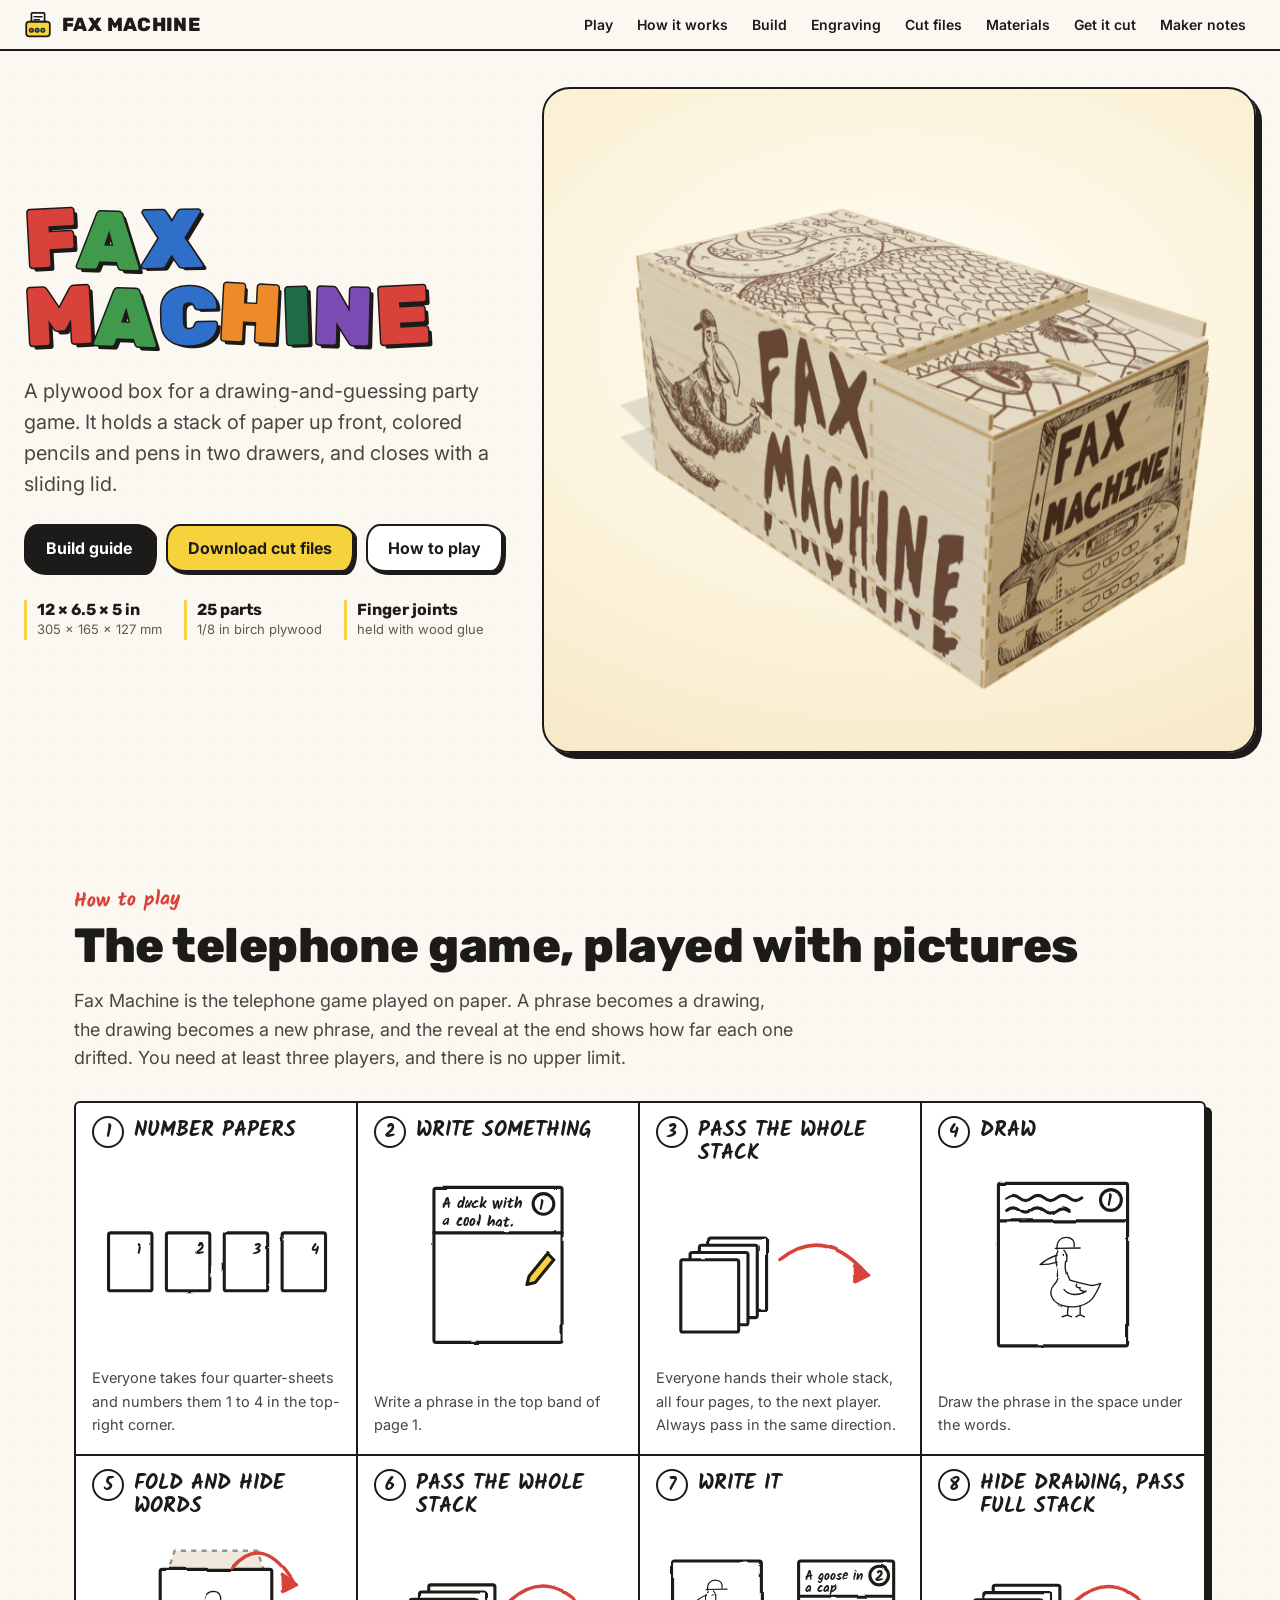
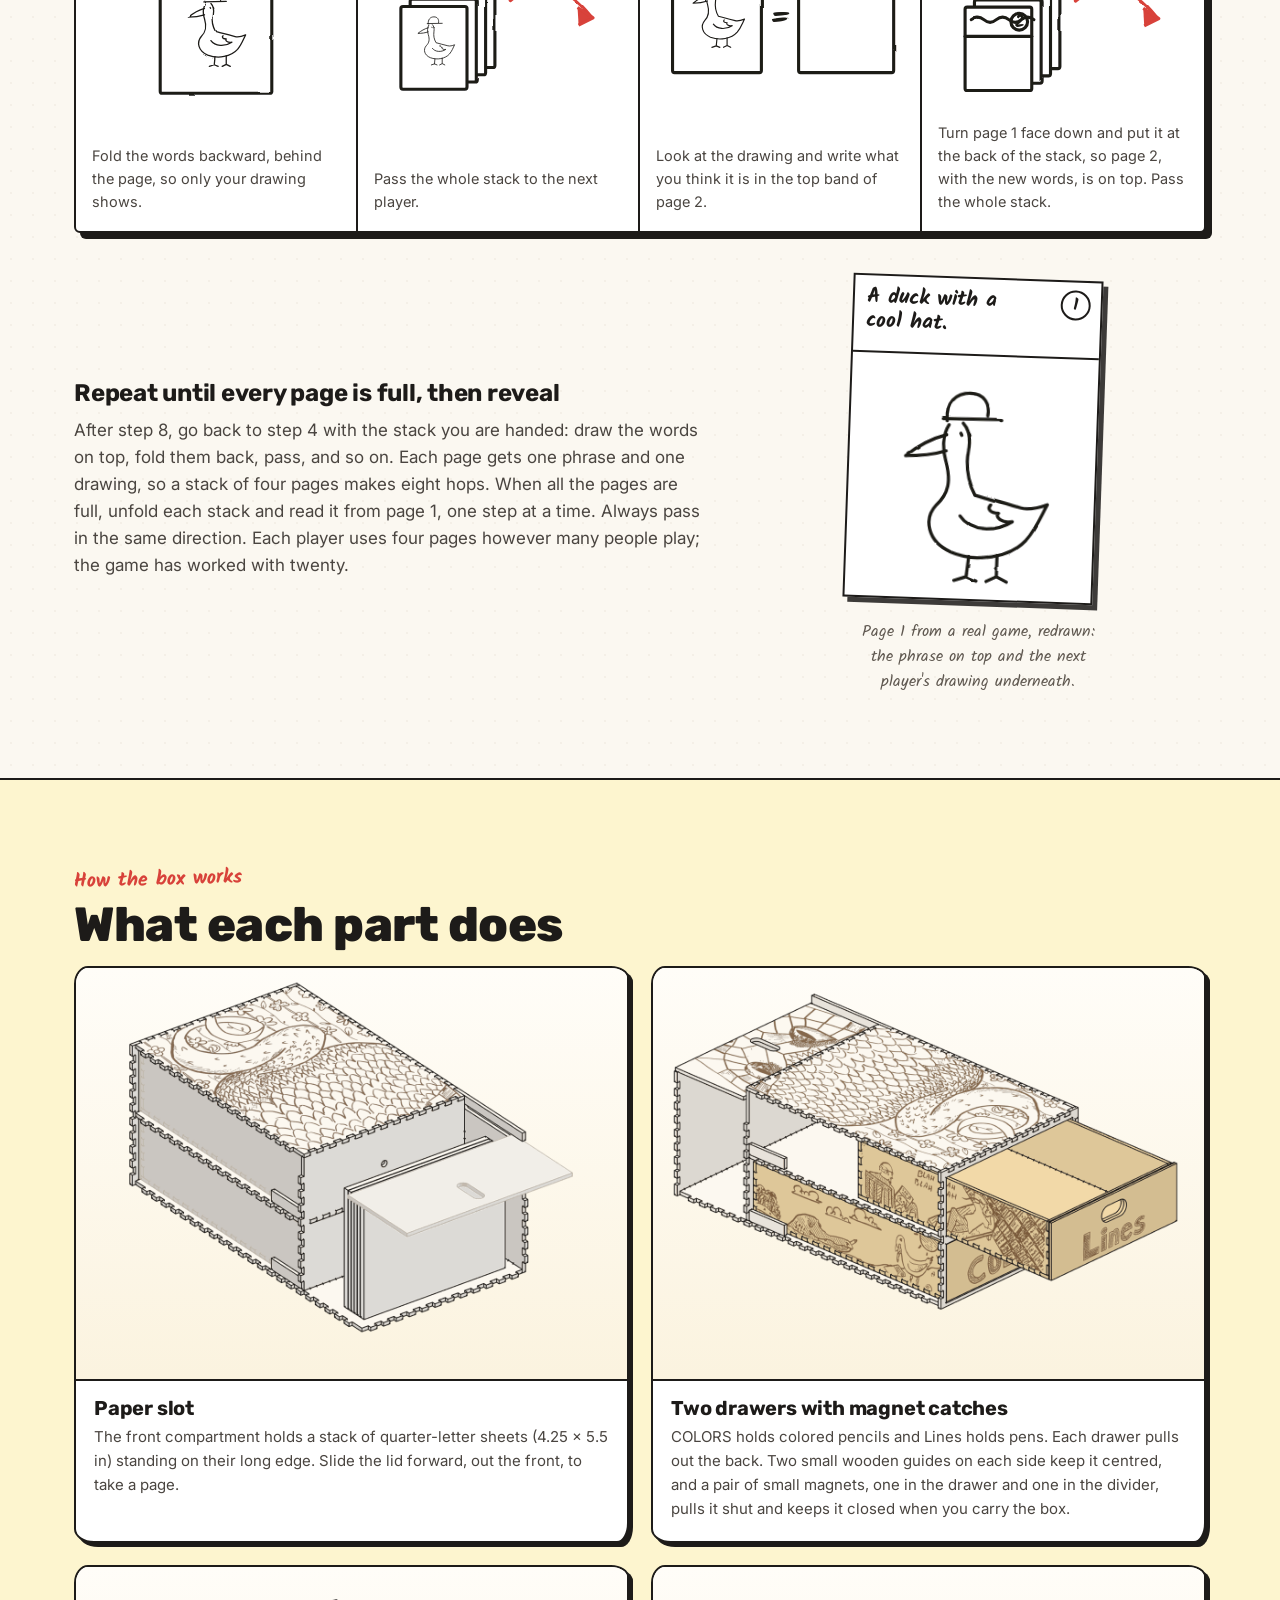
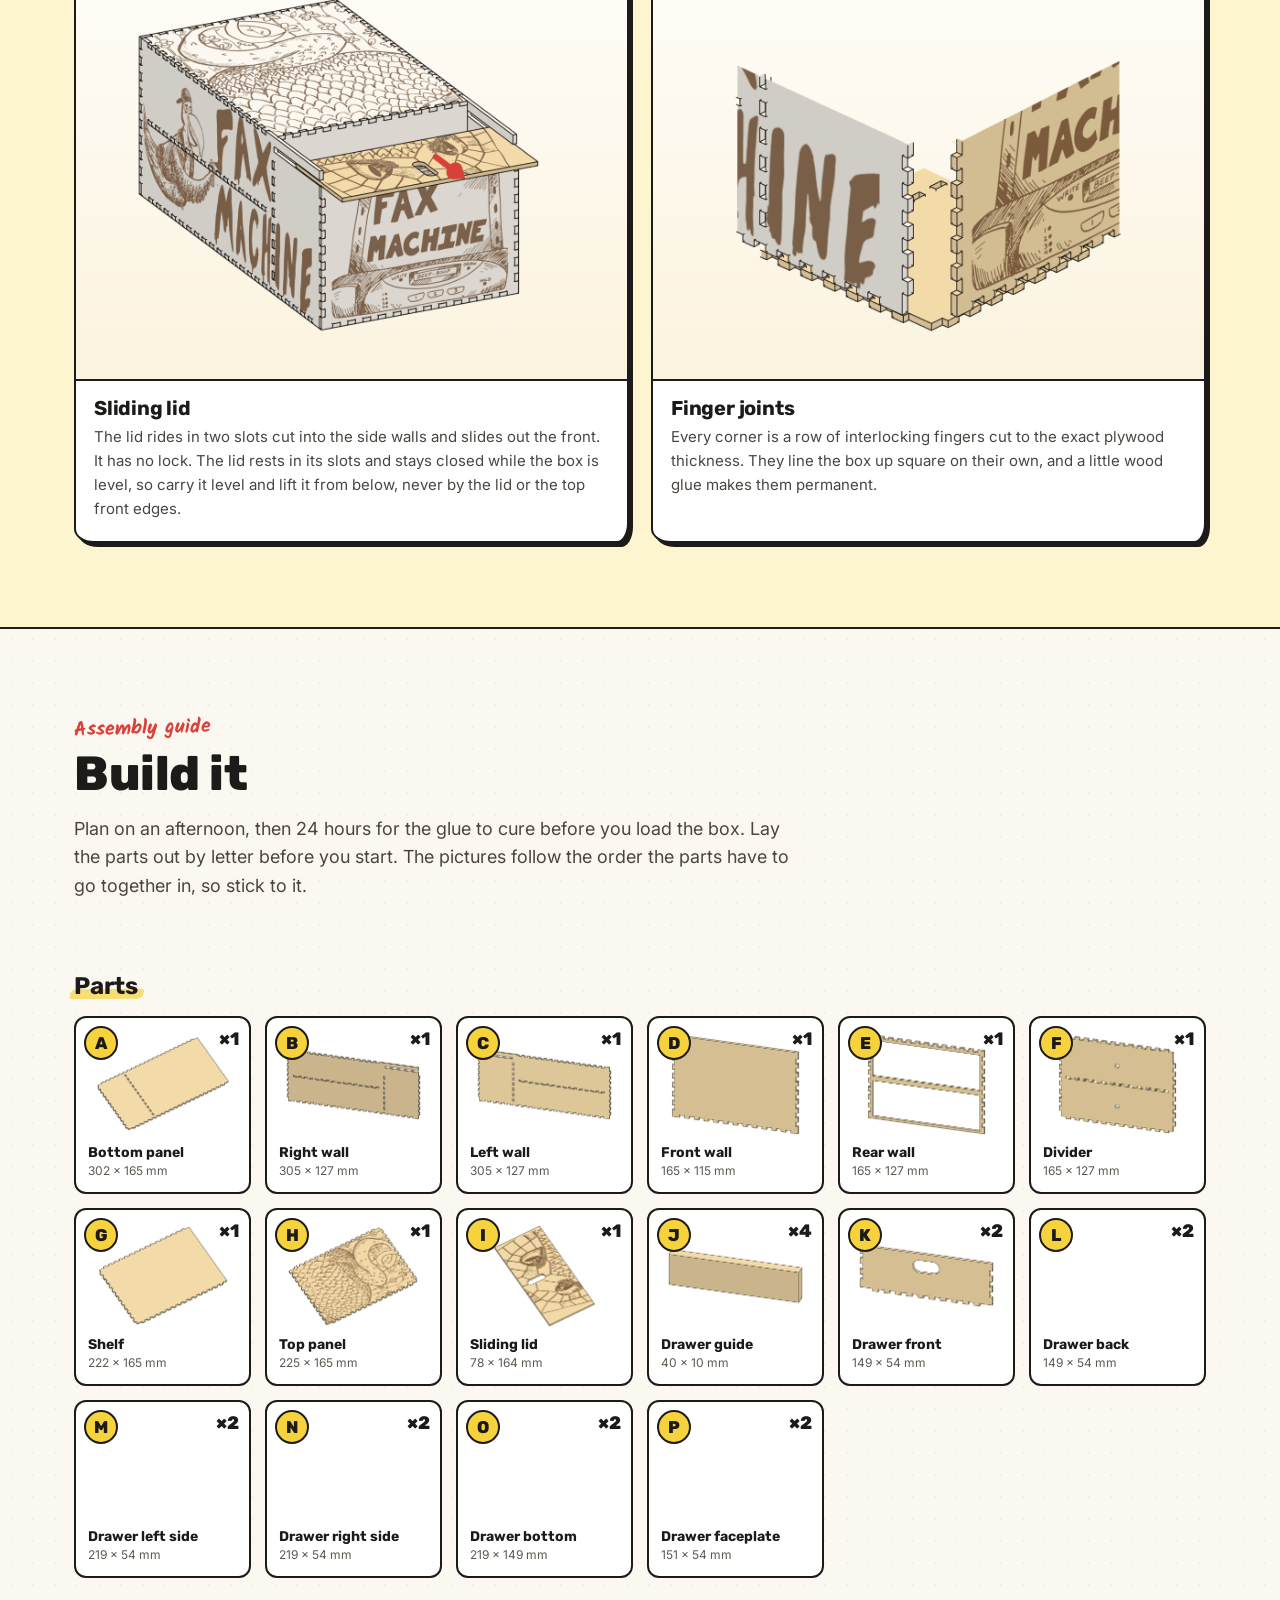
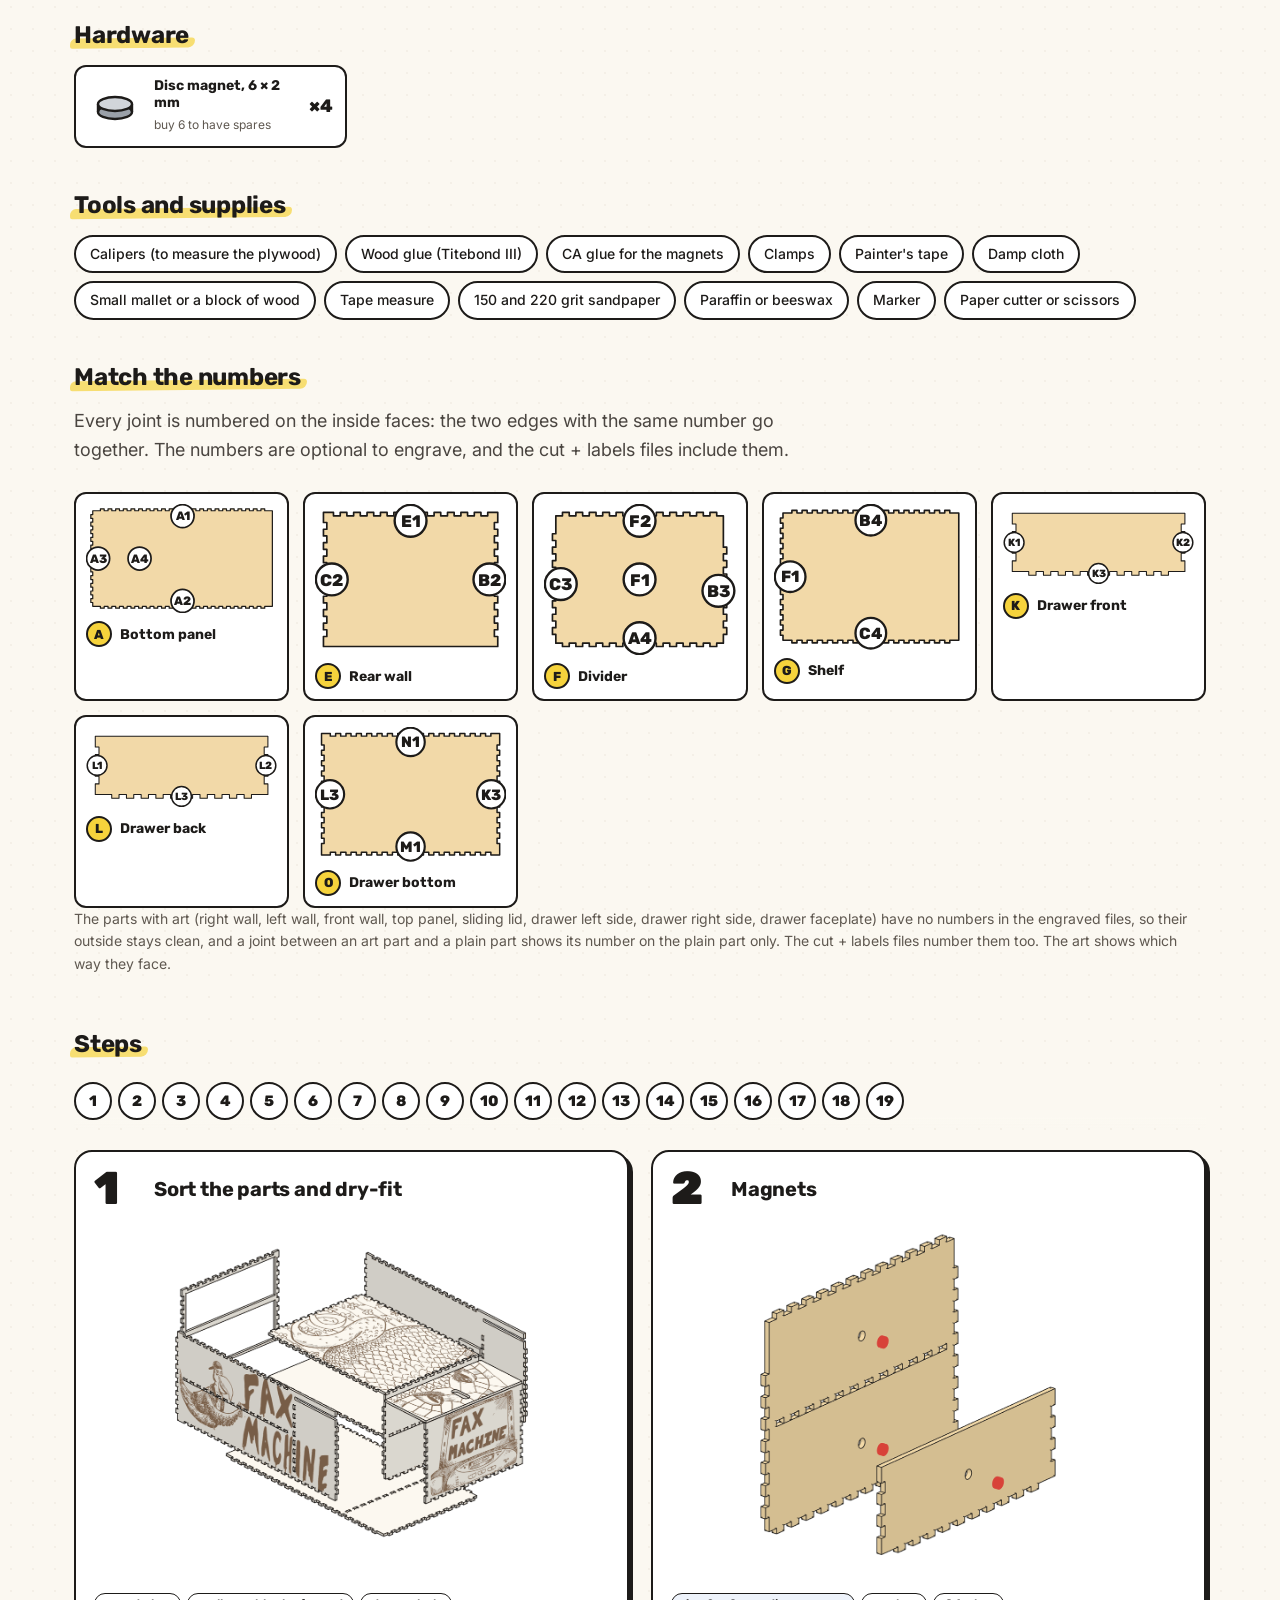
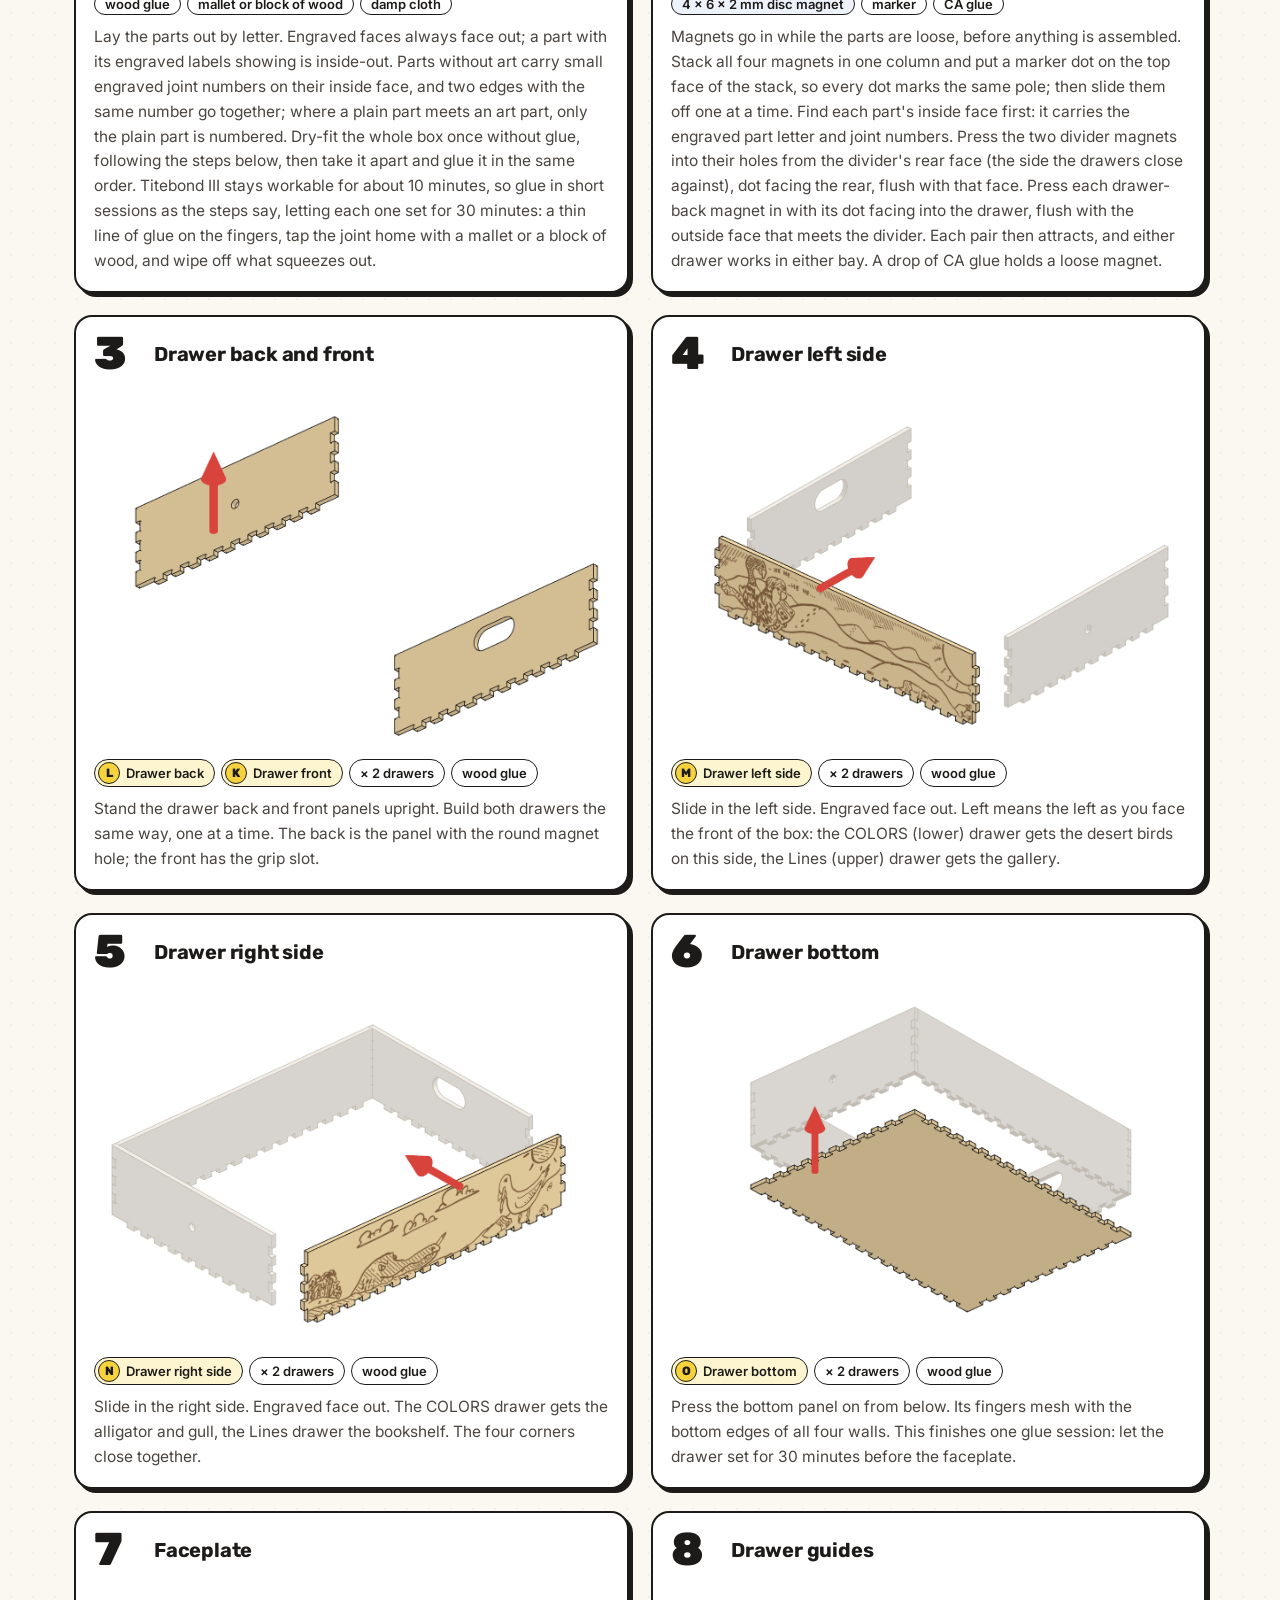
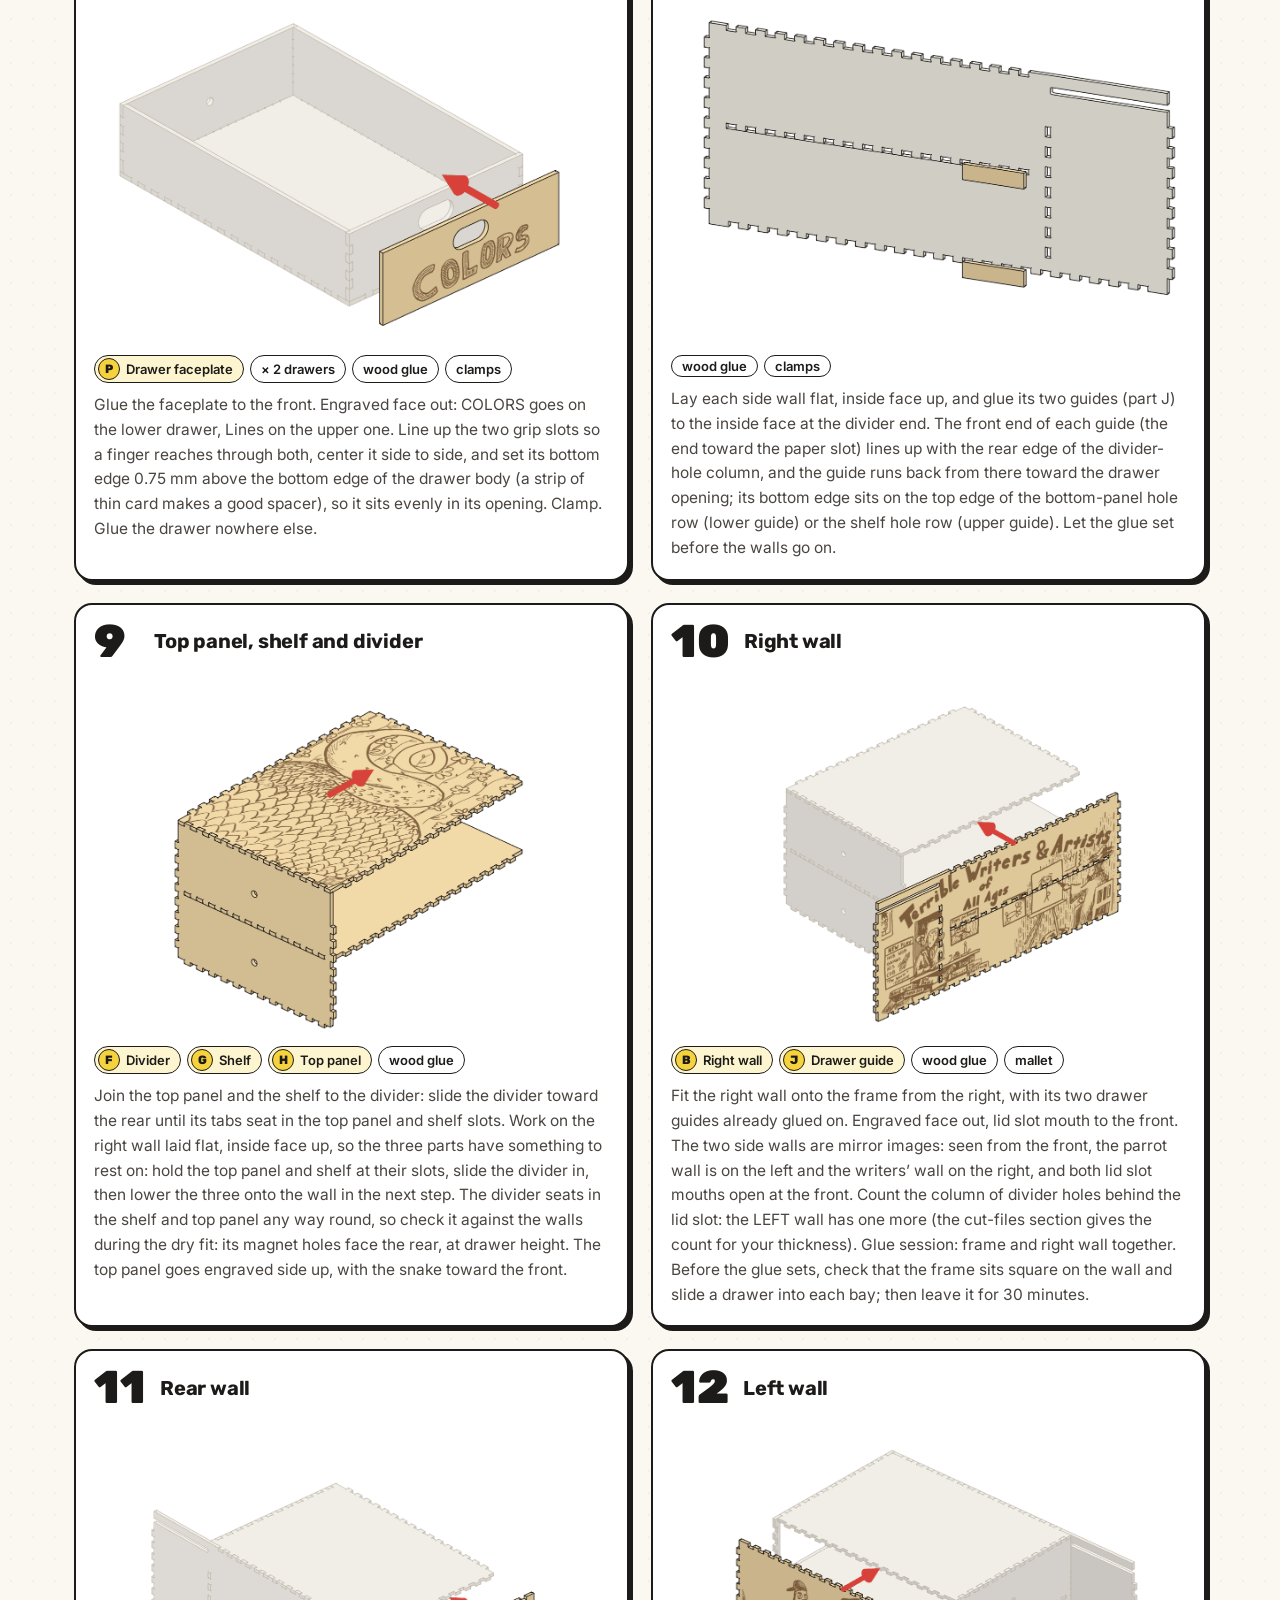
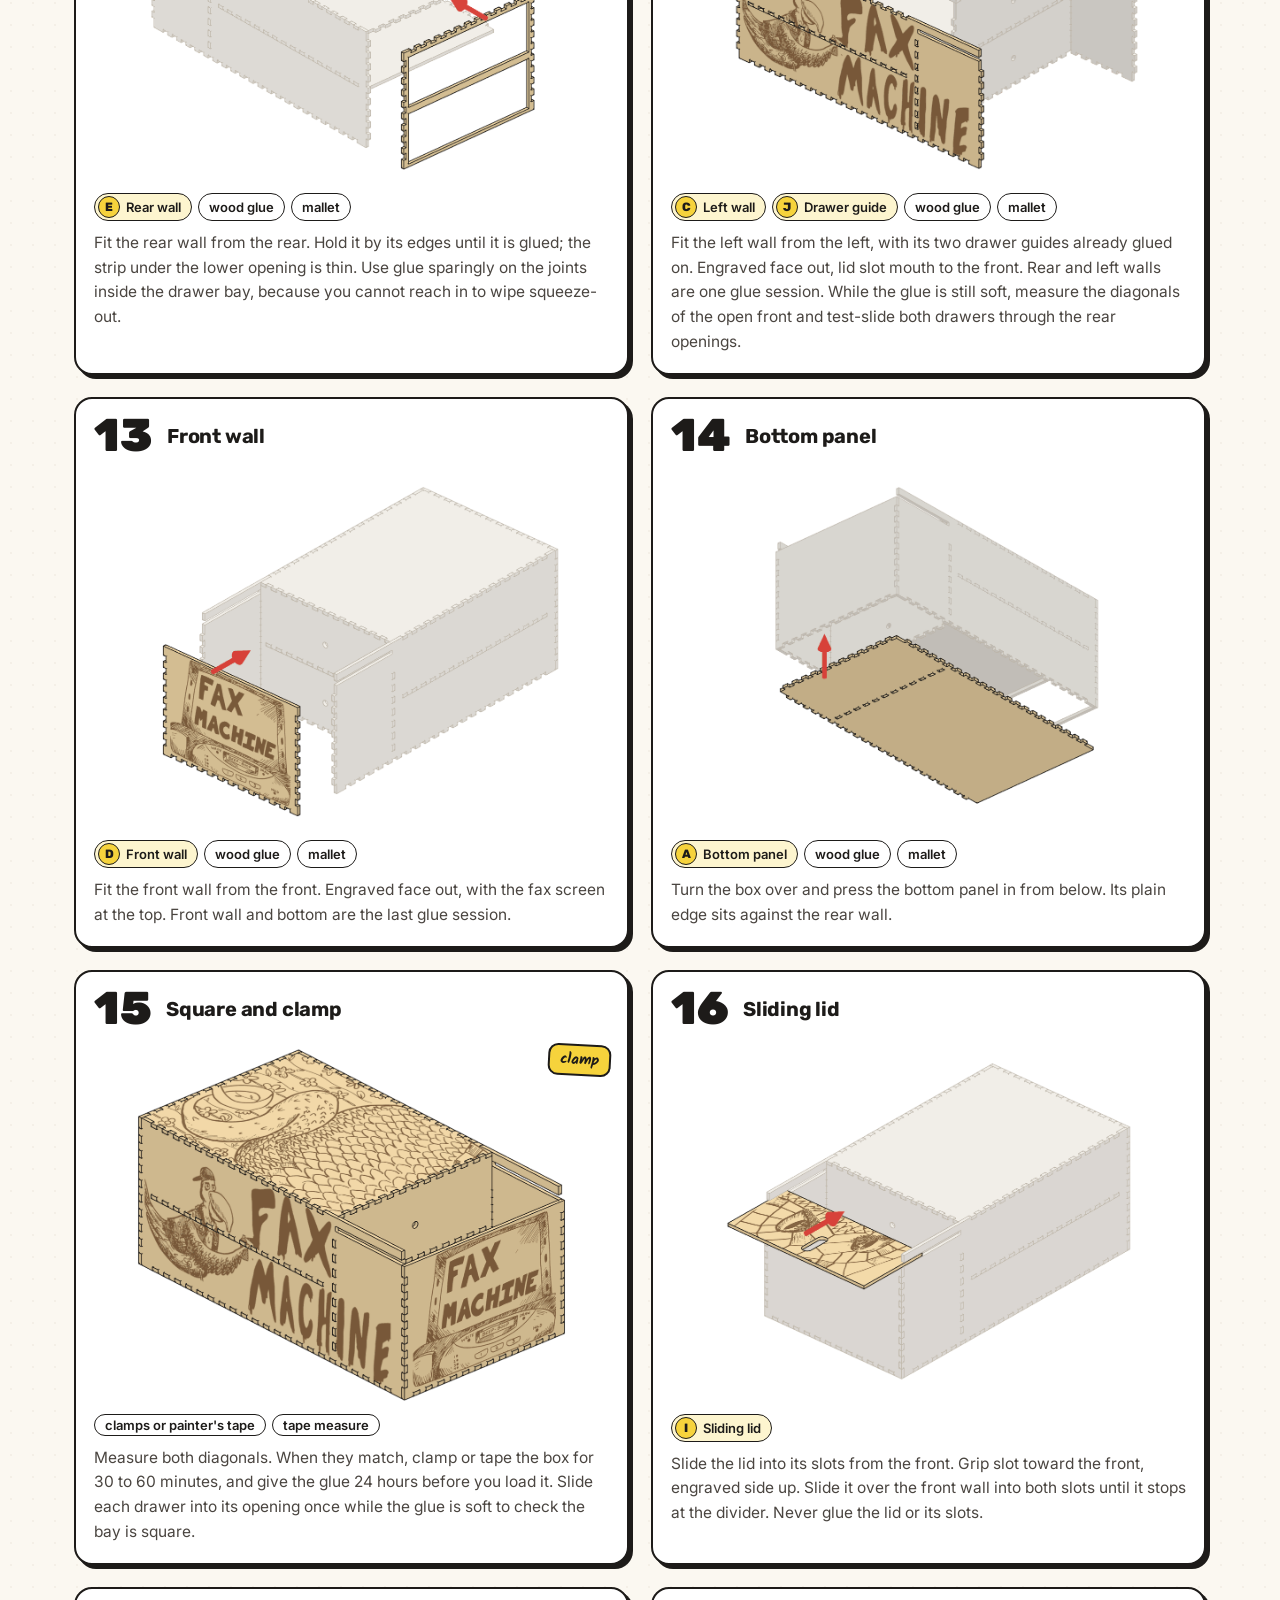
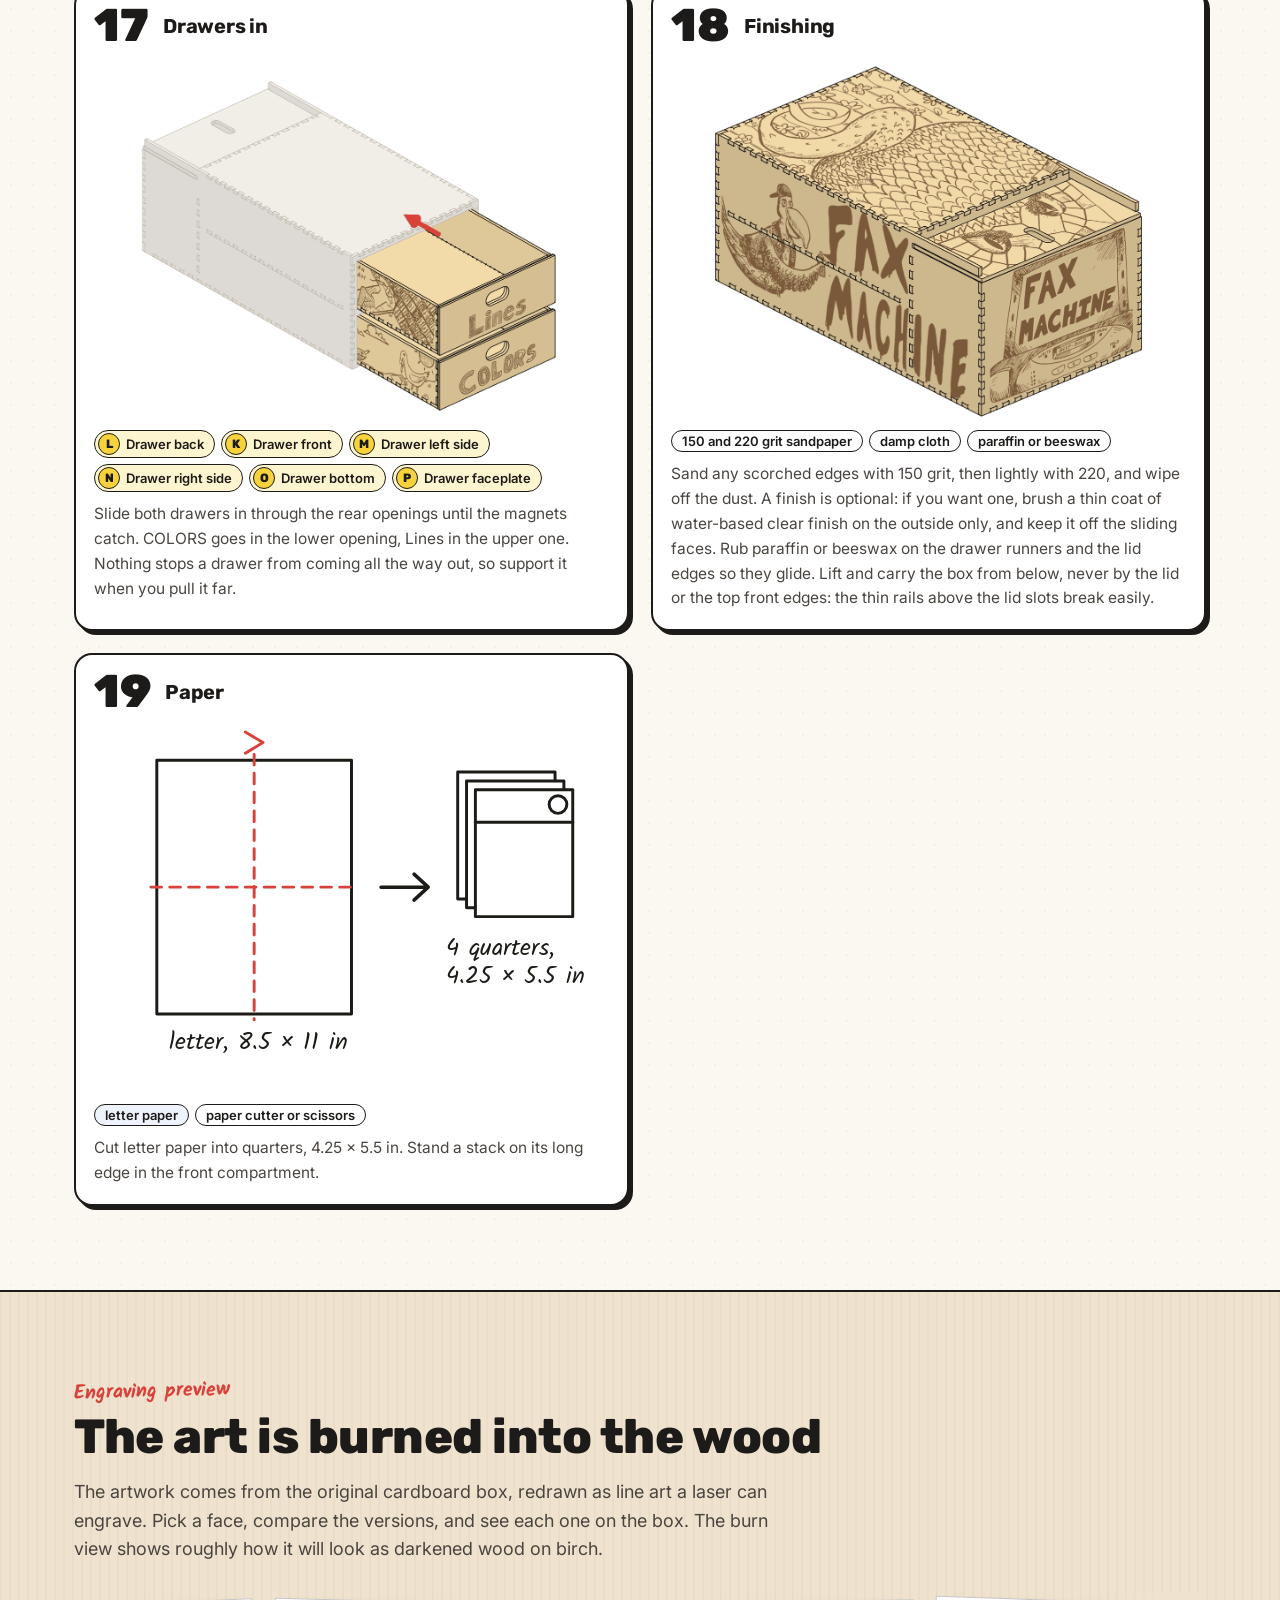
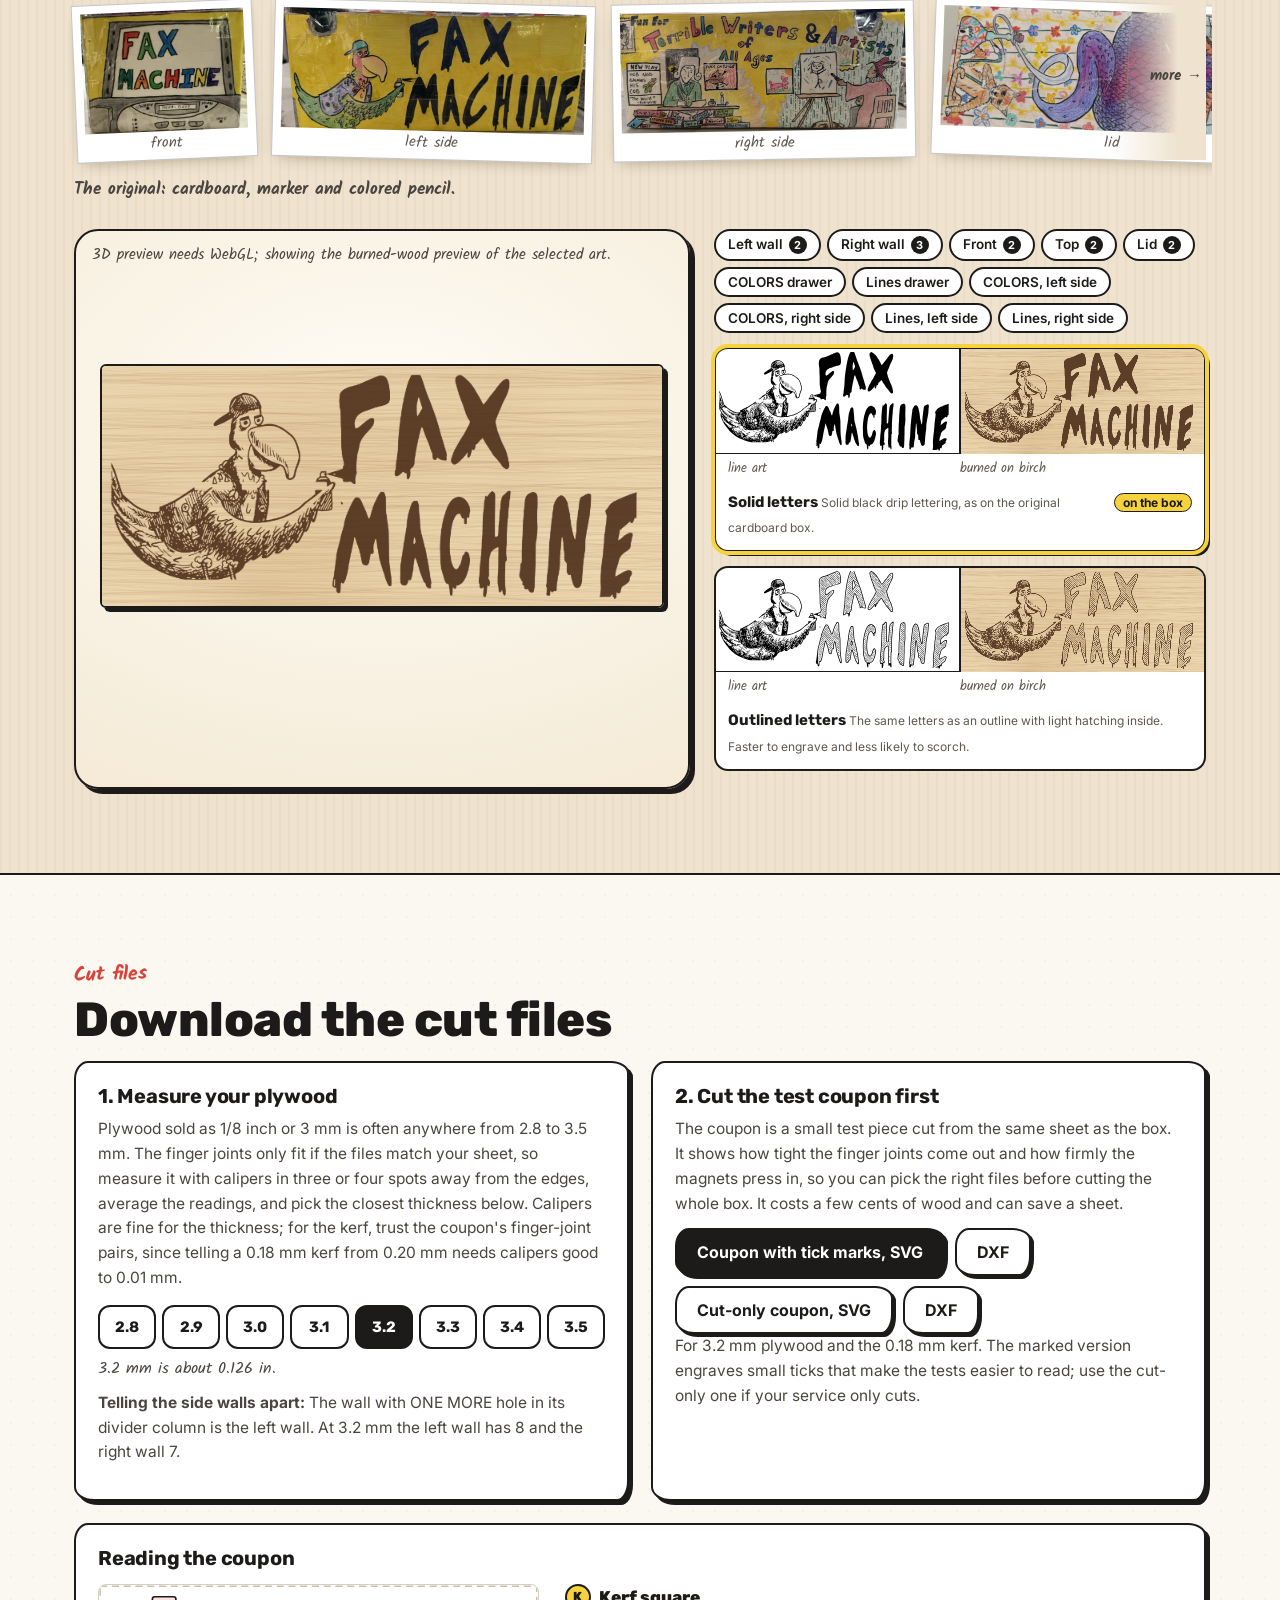
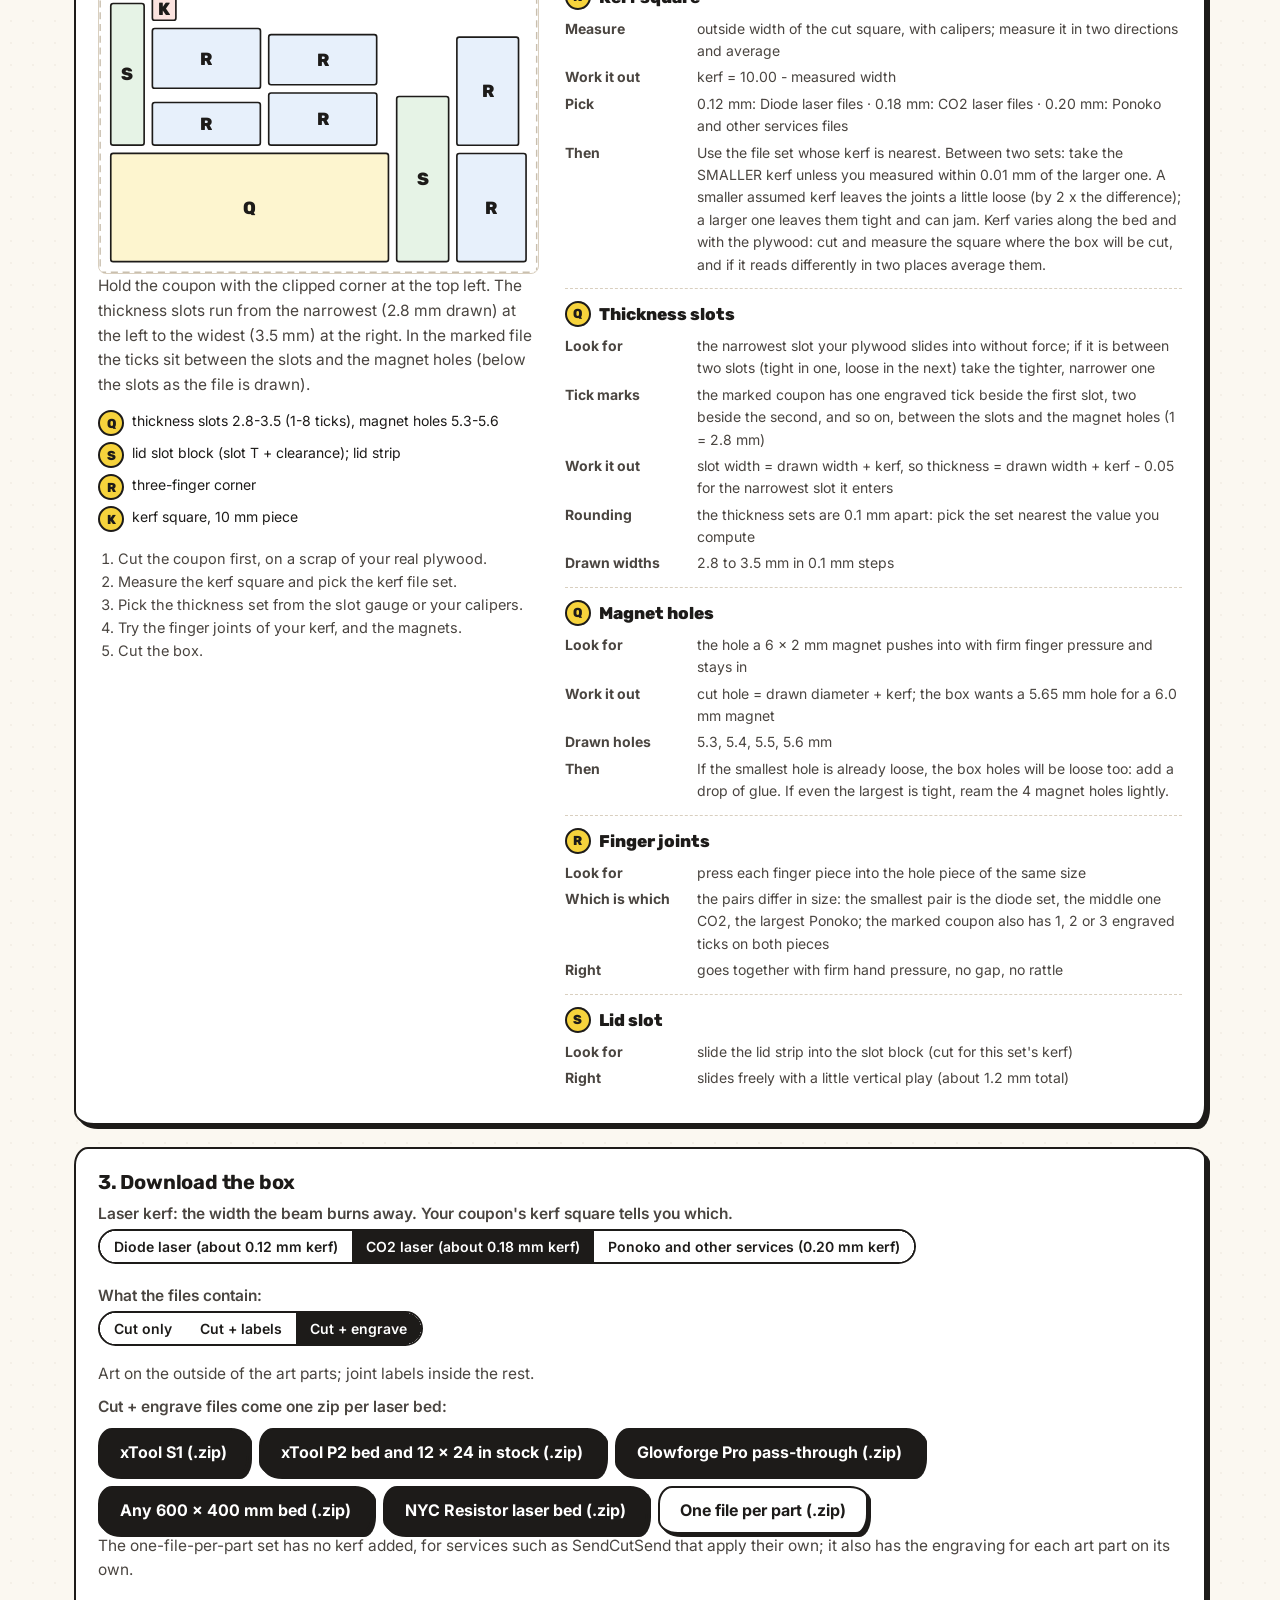
==== commit a083b906: "site: scope header-nav CSS to #nav (step nav was stacking full-height on phones/tablets); drawer gui" ====
--- a/site/index.html
+++ b/site/index.html
@@ -27,24 +27,24 @@
 <link rel="preconnect" href="https://fonts.googleapis.com">
 <link rel="preconnect" href="https://fonts.gstatic.com" crossorigin>
 <link href="https://fonts.googleapis.com/css2?family=Rubik:wght@500;700;800;900&family=Kalam:wght@400;700&family=Inter:wght@400;500;600;700&display=swap" rel="stylesheet">
-<link rel="stylesheet" href="css/site.css?v=8f7c11e8bc">
+<link rel="stylesheet" href="css/site.css?v=332f6a3a51">
 <script type="importmap">
 {
  "imports": {
   "three": "./vendor/three/build/three.module.min.js",
   "three/addons/": "./vendor/three/examples/jsm/",
-  "./js/art2d.js": "./js/art2d.js?v=8f7c11e8bc",
-  "./js/box3d.js": "./js/box3d.js?v=8f7c11e8bc",
-  "./js/guide.js": "./js/guide.js?v=8f7c11e8bc",
-  "./js/laser.js": "./js/laser.js?v=8f7c11e8bc",
-  "./js/page.js": "./js/page.js?v=8f7c11e8bc",
-  "./js/render3d.js": "./js/render3d.js?v=8f7c11e8bc",
-  "./js/rules.js": "./js/rules.js?v=8f7c11e8bc",
-  "./js/version.js": "./js/version.js?v=8f7c11e8bc"
+  "./js/art2d.js": "./js/art2d.js?v=332f6a3a51",
+  "./js/box3d.js": "./js/box3d.js?v=332f6a3a51",
+  "./js/guide.js": "./js/guide.js?v=332f6a3a51",
+  "./js/laser.js": "./js/laser.js?v=332f6a3a51",
+  "./js/page.js": "./js/page.js?v=332f6a3a51",
+  "./js/render3d.js": "./js/render3d.js?v=332f6a3a51",
+  "./js/rules.js": "./js/rules.js?v=332f6a3a51",
+  "./js/version.js": "./js/version.js?v=332f6a3a51"
  }
 }
 </script>
-<script type="module" src="js/page.js?v=8f7c11e8bc"></script>
+<script type="module" src="js/page.js?v=332f6a3a51"></script>
 </head>
 <body>
 <svg width="0" height="0" style="position:absolute" aria-hidden="true">
--- a/site/css/site.css
+++ b/site/css/site.css
@@ -73,9 +73,9 @@
 }
 .brand { display: flex; gap: 10px; align-items: center; font: 800 19px var(--display); color: var(--ink); text-decoration: none; letter-spacing: .02em; text-transform: uppercase; }
 .brand img { width: 28px; height: 28px; }
-nav { display: flex; gap: 4px; margin-left: auto; flex-wrap: wrap; }
-nav a { font: 600 14px var(--body); color: var(--ink); text-decoration: none; padding: 6px 10px; border-radius: 999px; }
-nav a:hover, nav a.on { background: var(--yellow); }
+#nav { display: flex; gap: 4px; margin-left: auto; flex-wrap: wrap; }
+#nav a { font: 600 14px var(--body); color: var(--ink); text-decoration: none; padding: 6px 10px; border-radius: 999px; }
+#nav a:hover, #nav a.on { background: var(--yellow); }
 .navtoggle { display: none; margin-left: auto; font: 700 14px var(--body); background: var(--yellow); border: 2px solid var(--ink); border-radius: 999px; padding: 6px 14px; color: var(--ink); }
 
 /* ---------- buttons ---------- */
@@ -335,9 +335,9 @@
   .engrave-stage { position: relative; top: 0; height: 70vw; max-height: 480px; min-height: 320px; }
   .maker { grid-template-columns: 1fr; gap: 28px; }
   .rules-after { grid-template-columns: 1fr; }
-  nav { display: none; position: absolute; top: 100%; left: 0; right: 0; background: var(--paper); border-bottom: 2px solid var(--ink); flex-direction: column; padding: 8px 16px 14px; gap: 2px; }
-  nav.open { display: flex; }
-  nav a { font-size: 17px; padding: 10px 12px; }
+  #nav { display: none; position: absolute; top: 100%; left: 0; right: 0; background: var(--paper); border-bottom: 2px solid var(--ink); flex-direction: column; padding: 8px 16px 14px; gap: 2px; }
+  #nav.open { display: flex; }
+  #nav a { font-size: 17px; padding: 10px 12px; }
   .navtoggle { display: block; }
 }
 @media (max-width: 720px) {
@@ -425,7 +425,7 @@
   .sheets a { min-height: 40px; min-width: 52px; display: inline-grid; place-items: center; padding: 0 10px; }
   .sheets li { gap: 8px; }
   .buy, .mitem a.buy, .pbody .buy { min-height: 44px; display: inline-grid; place-items: center; padding: 0 14px; }
-  nav a { min-height: 44px; display: flex; align-items: center; }
+  #nav a { min-height: 44px; display: flex; align-items: center; }
 }
 @media (prefers-reduced-motion: reduce) { .btn, .chip { transition: none; } }
 
@@ -466,7 +466,7 @@
   .controls .chip { padding: 8px 12px; }
   input[type=range] { height: 44px; }
   .foot a, .maker p a, .sheets a, .tbl a { display: inline-block; min-height: 44px; line-height: 44px; }
-  nav a { min-height: 44px; display: flex; align-items: center; }
+  #nav a { min-height: 44px; display: flex; align-items: center; }
 }
 .foot p { line-height: 2.2; }
 /* bed table as cards on narrow screens */
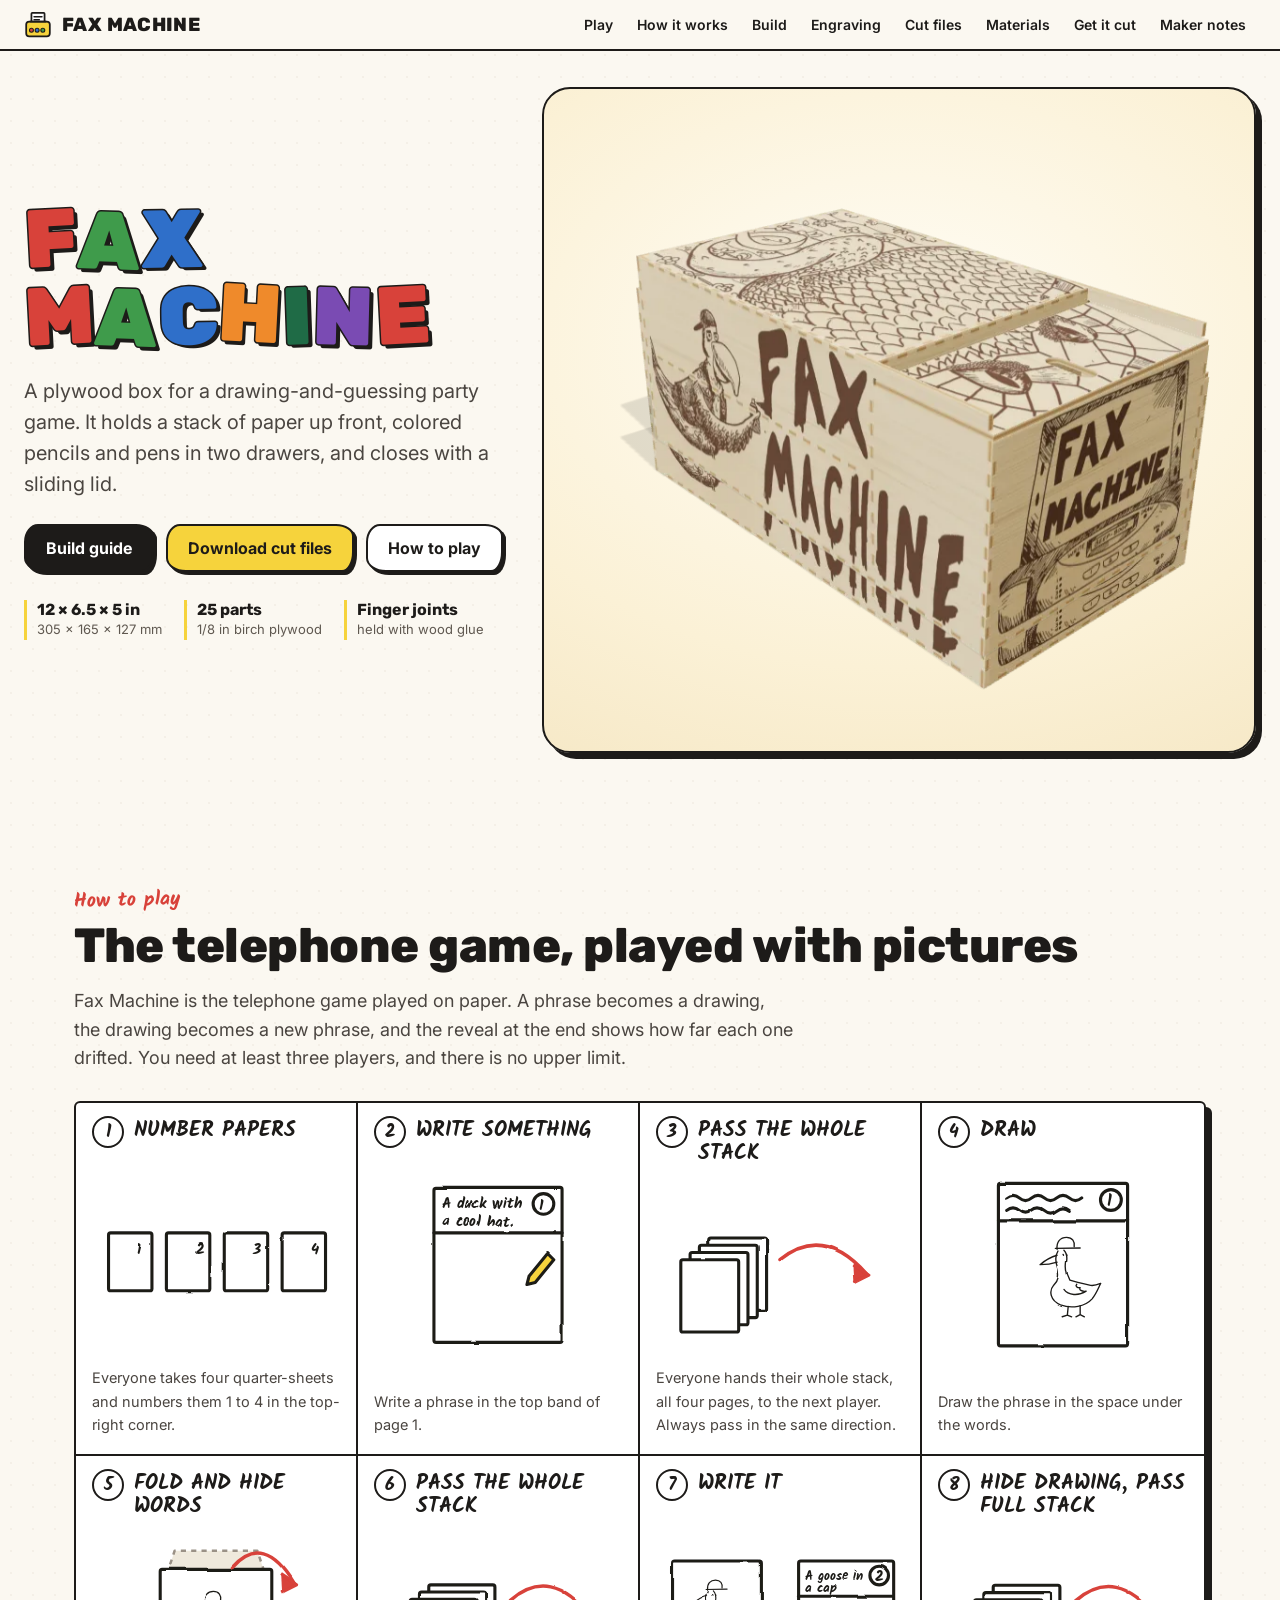
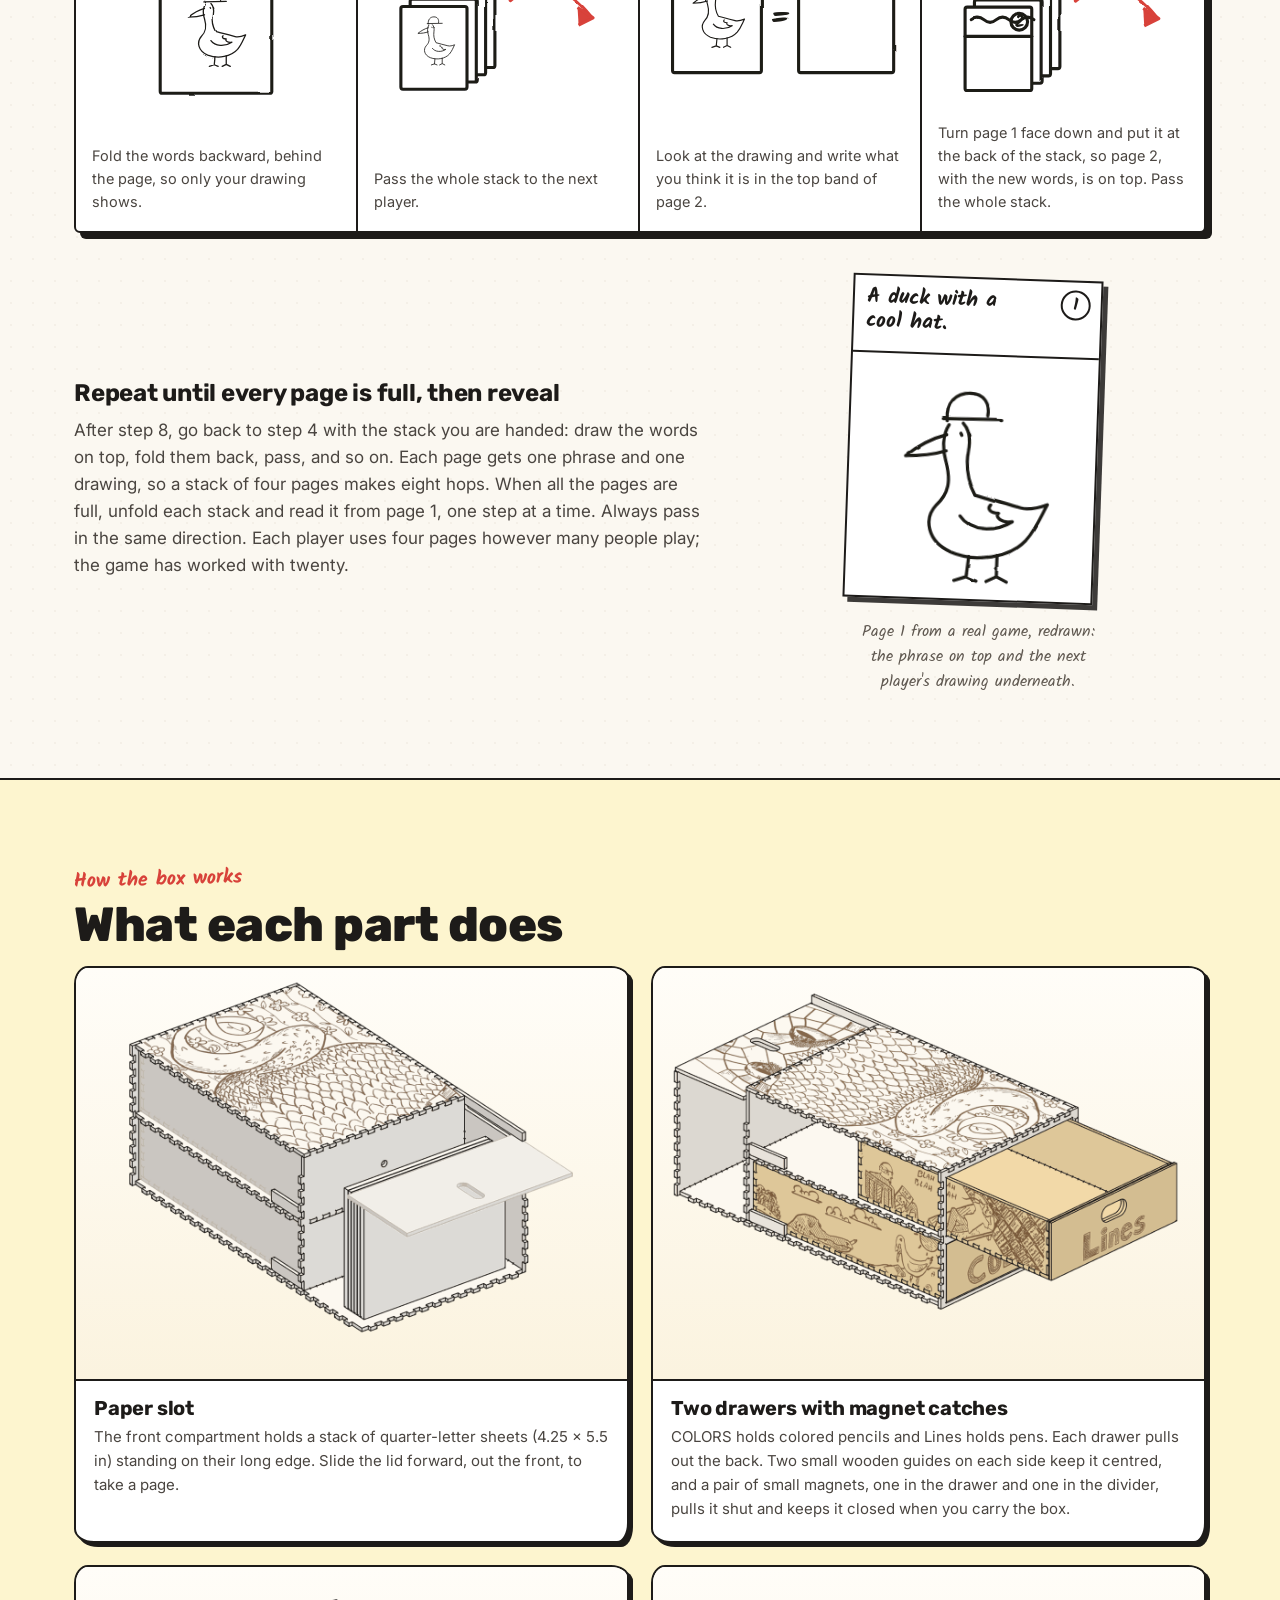
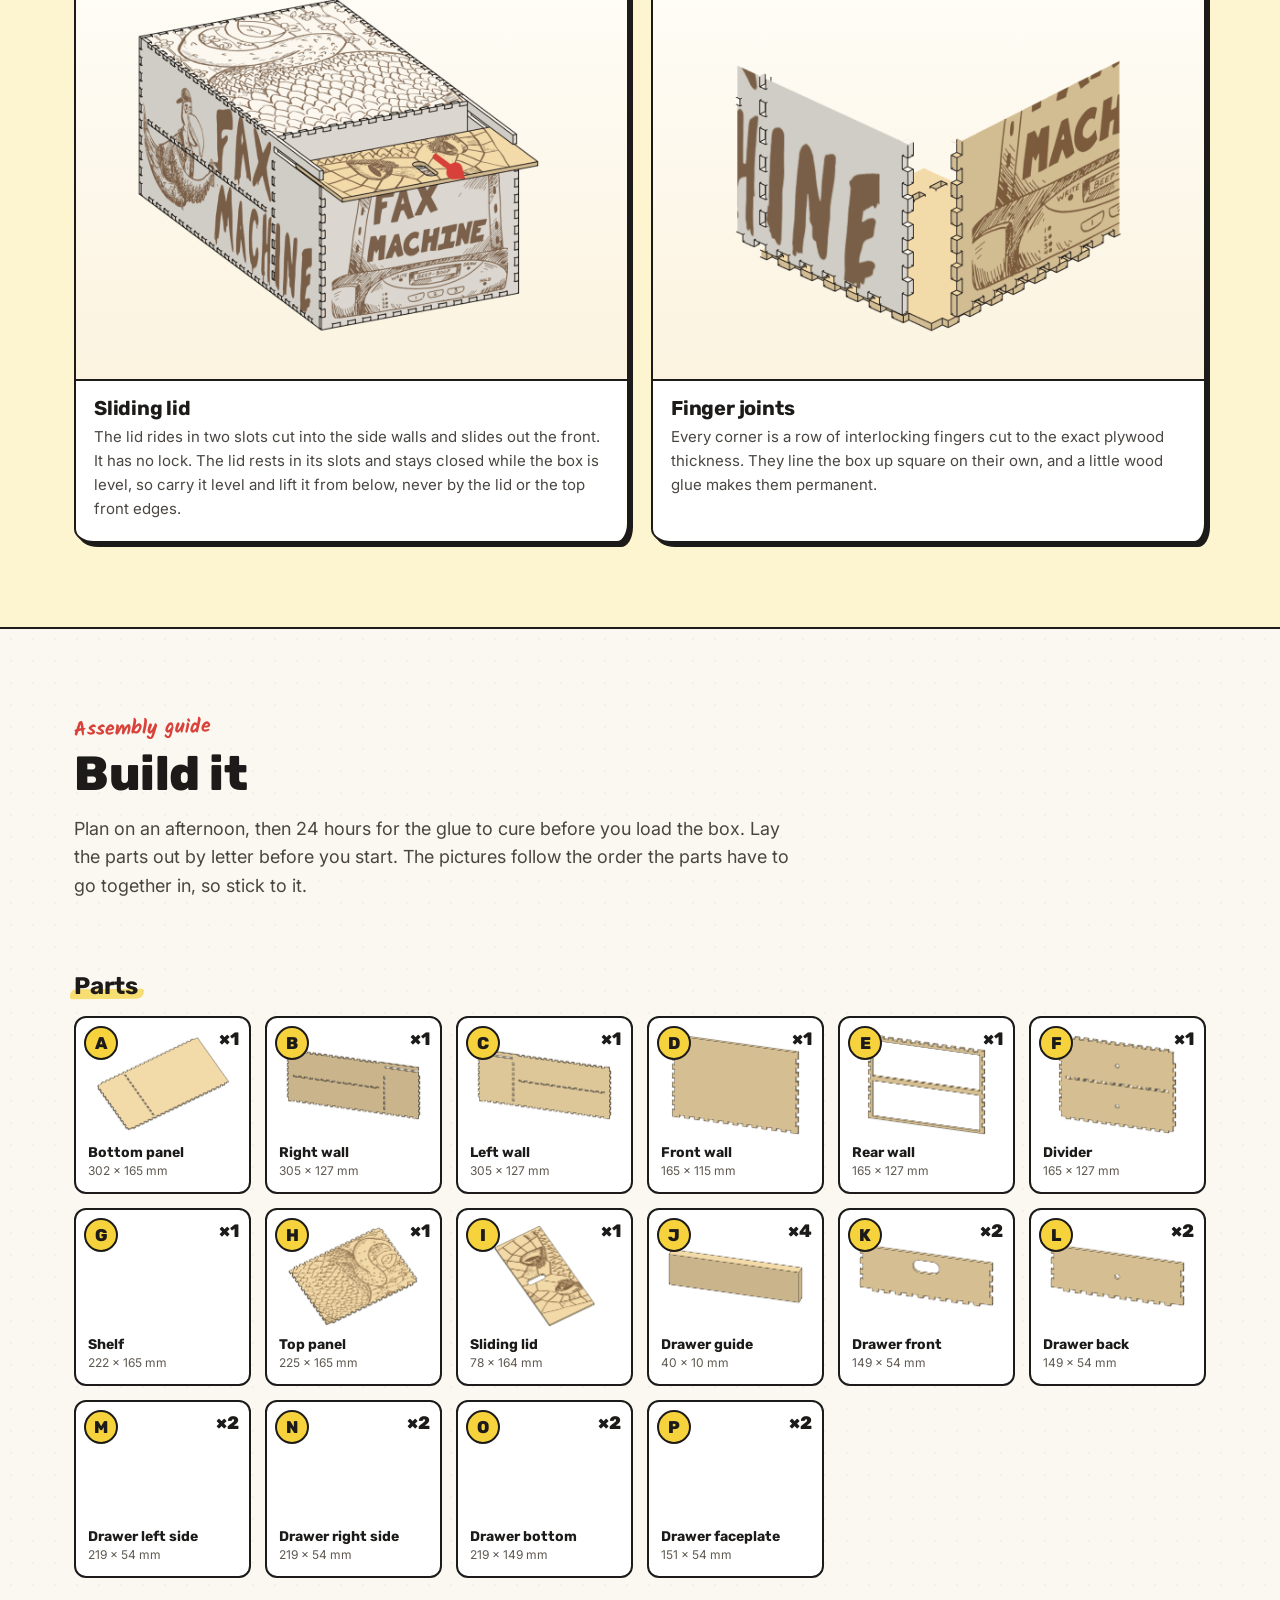
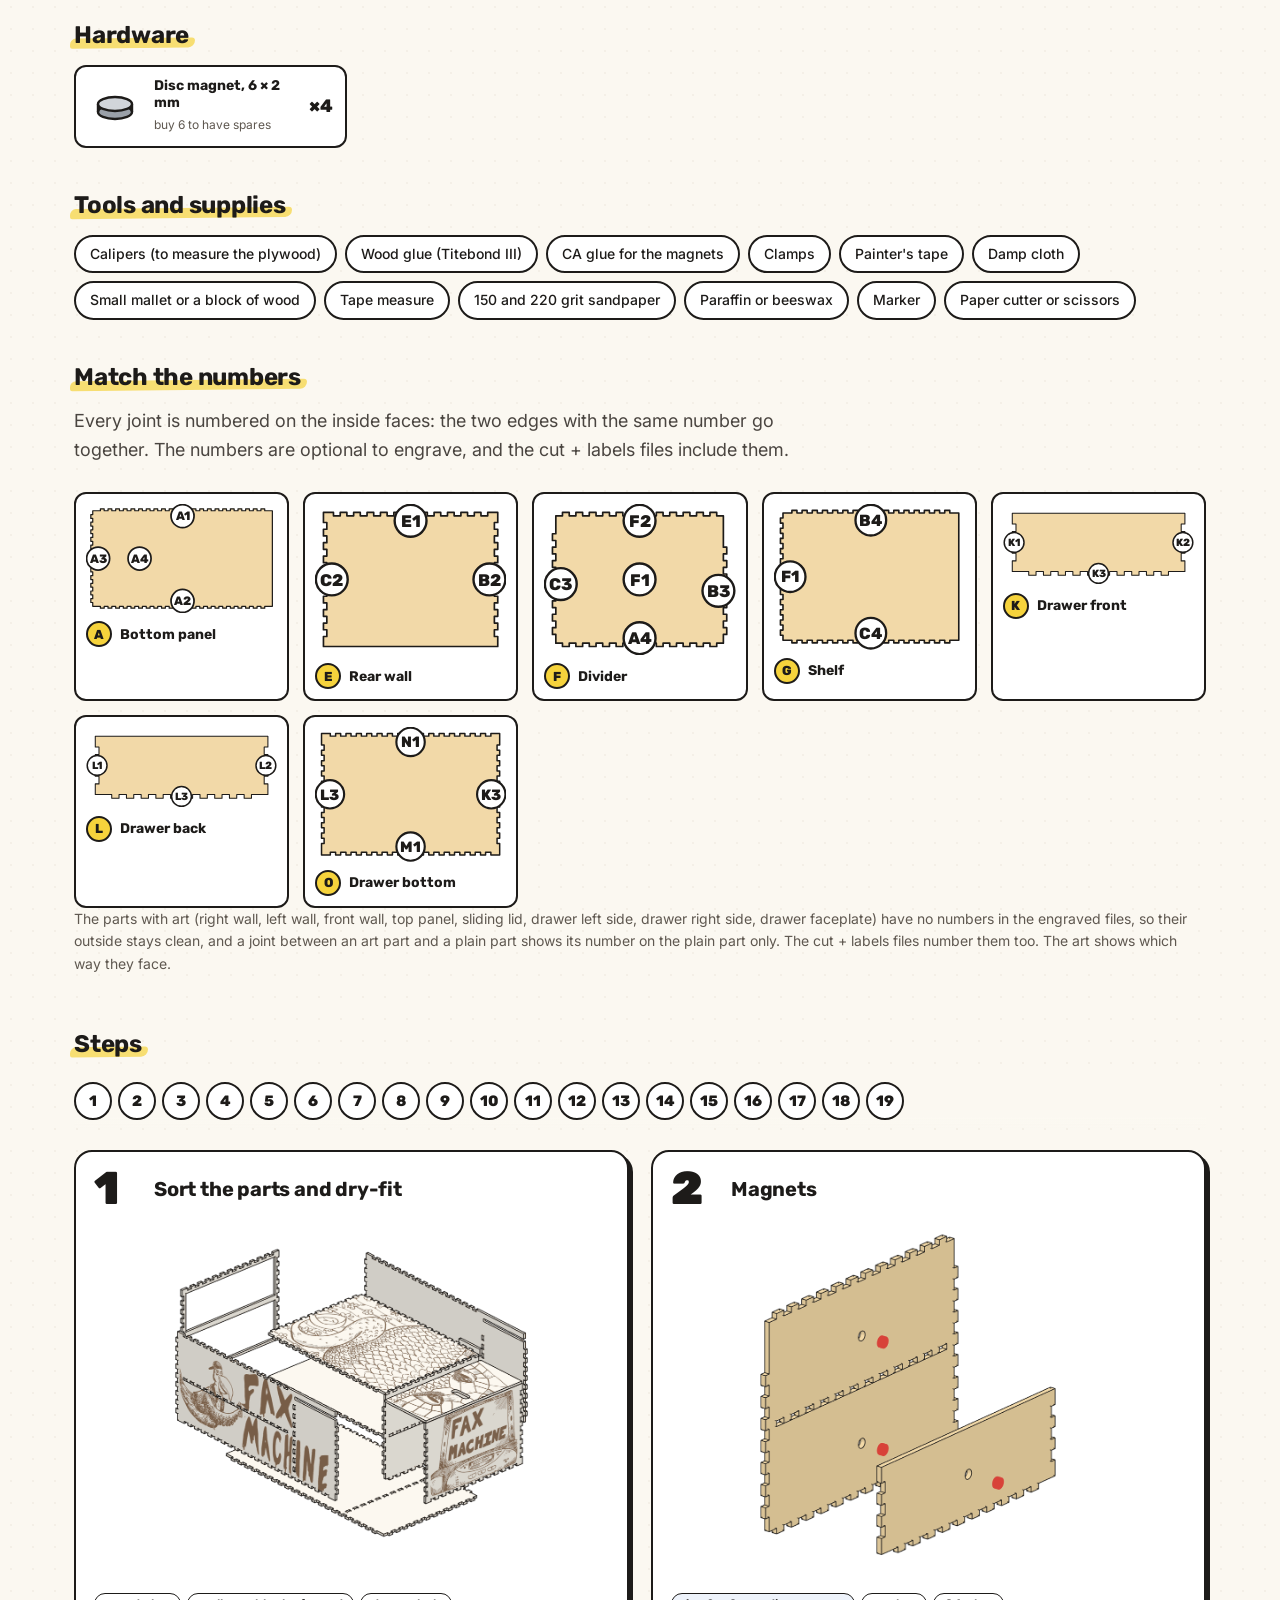
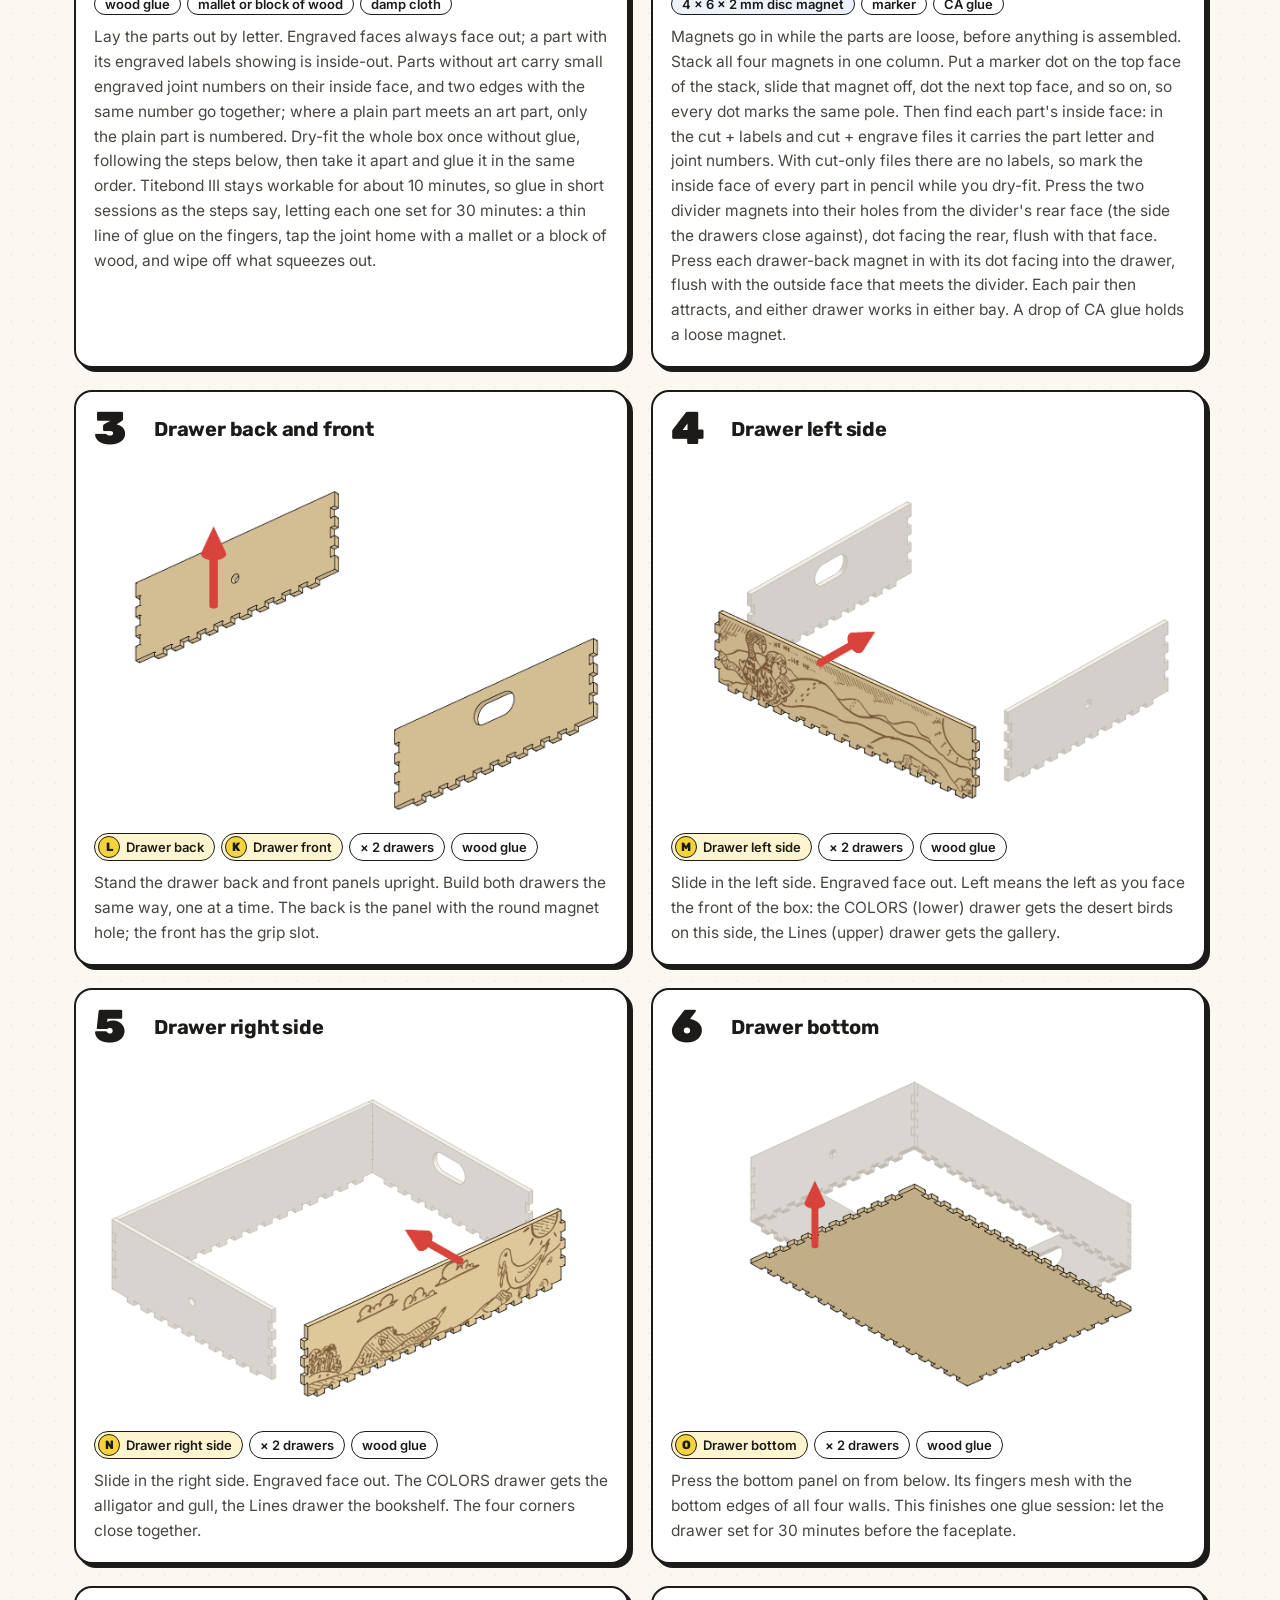
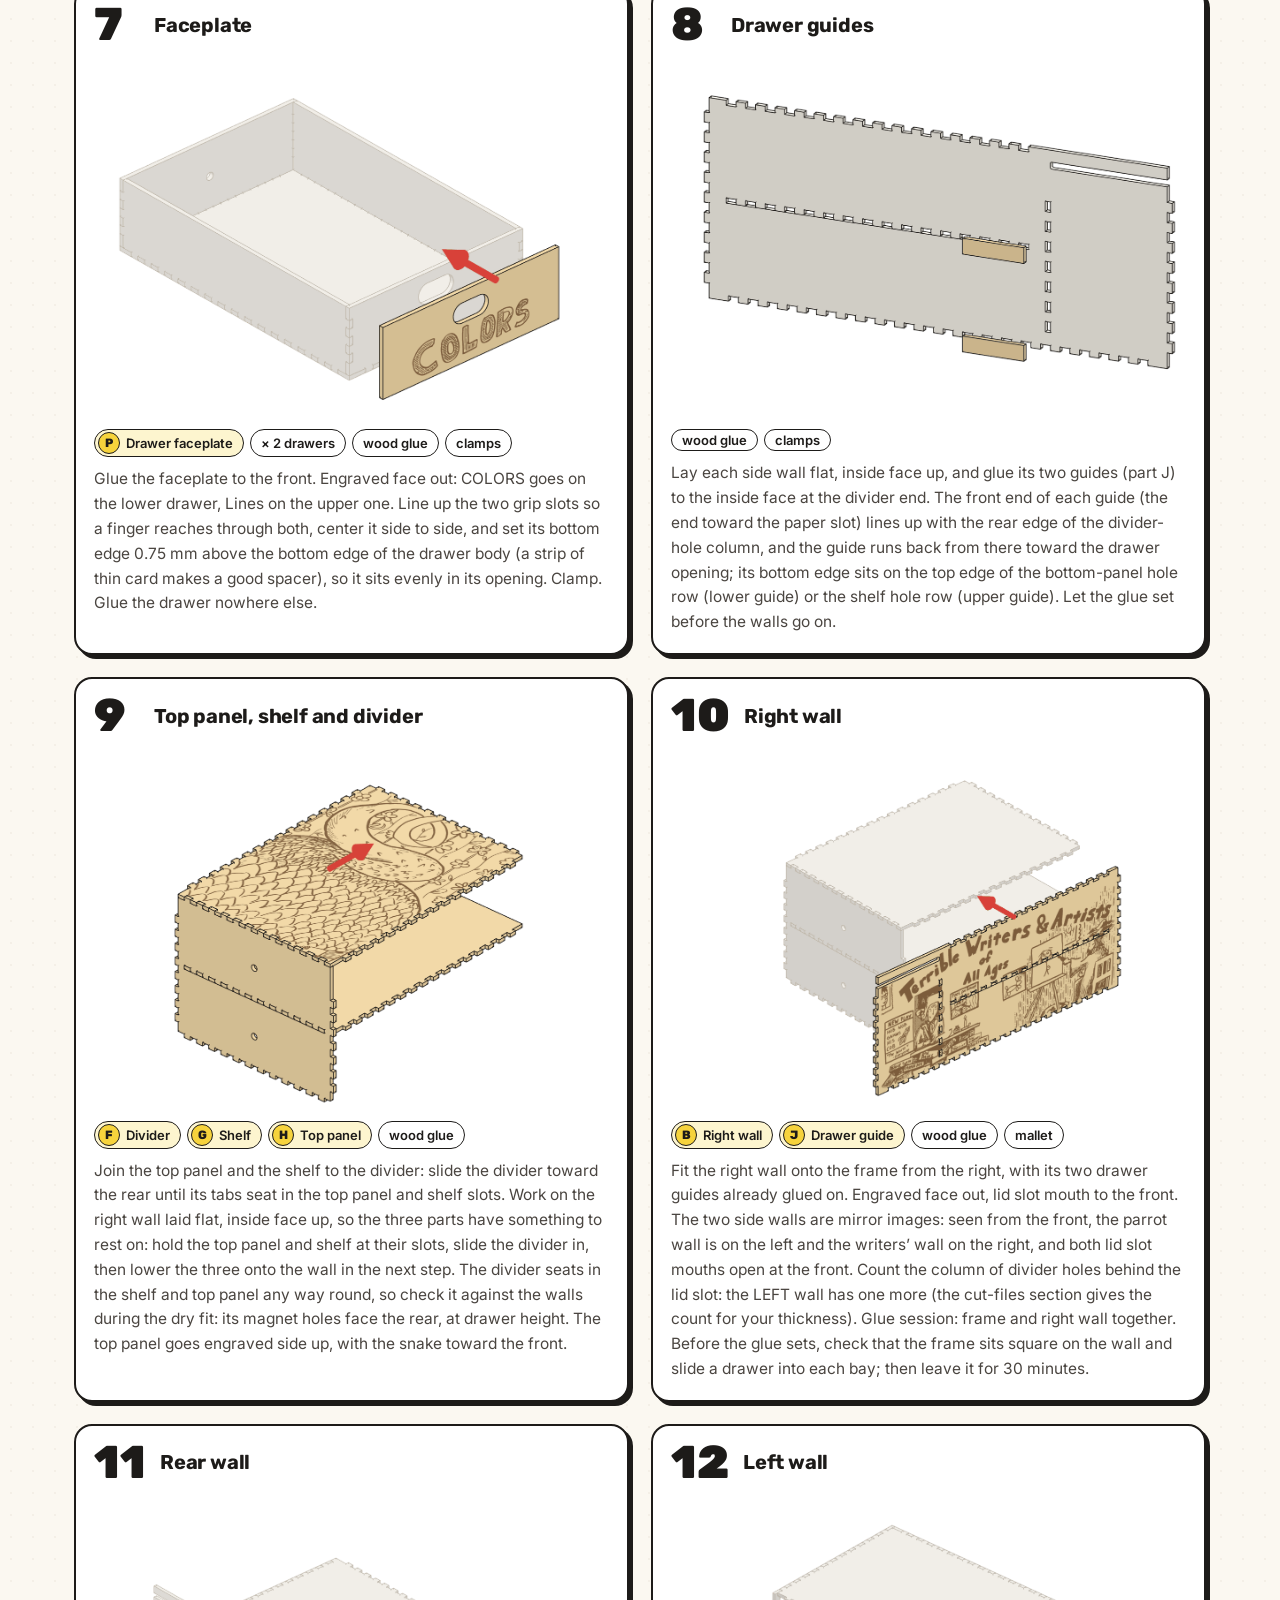
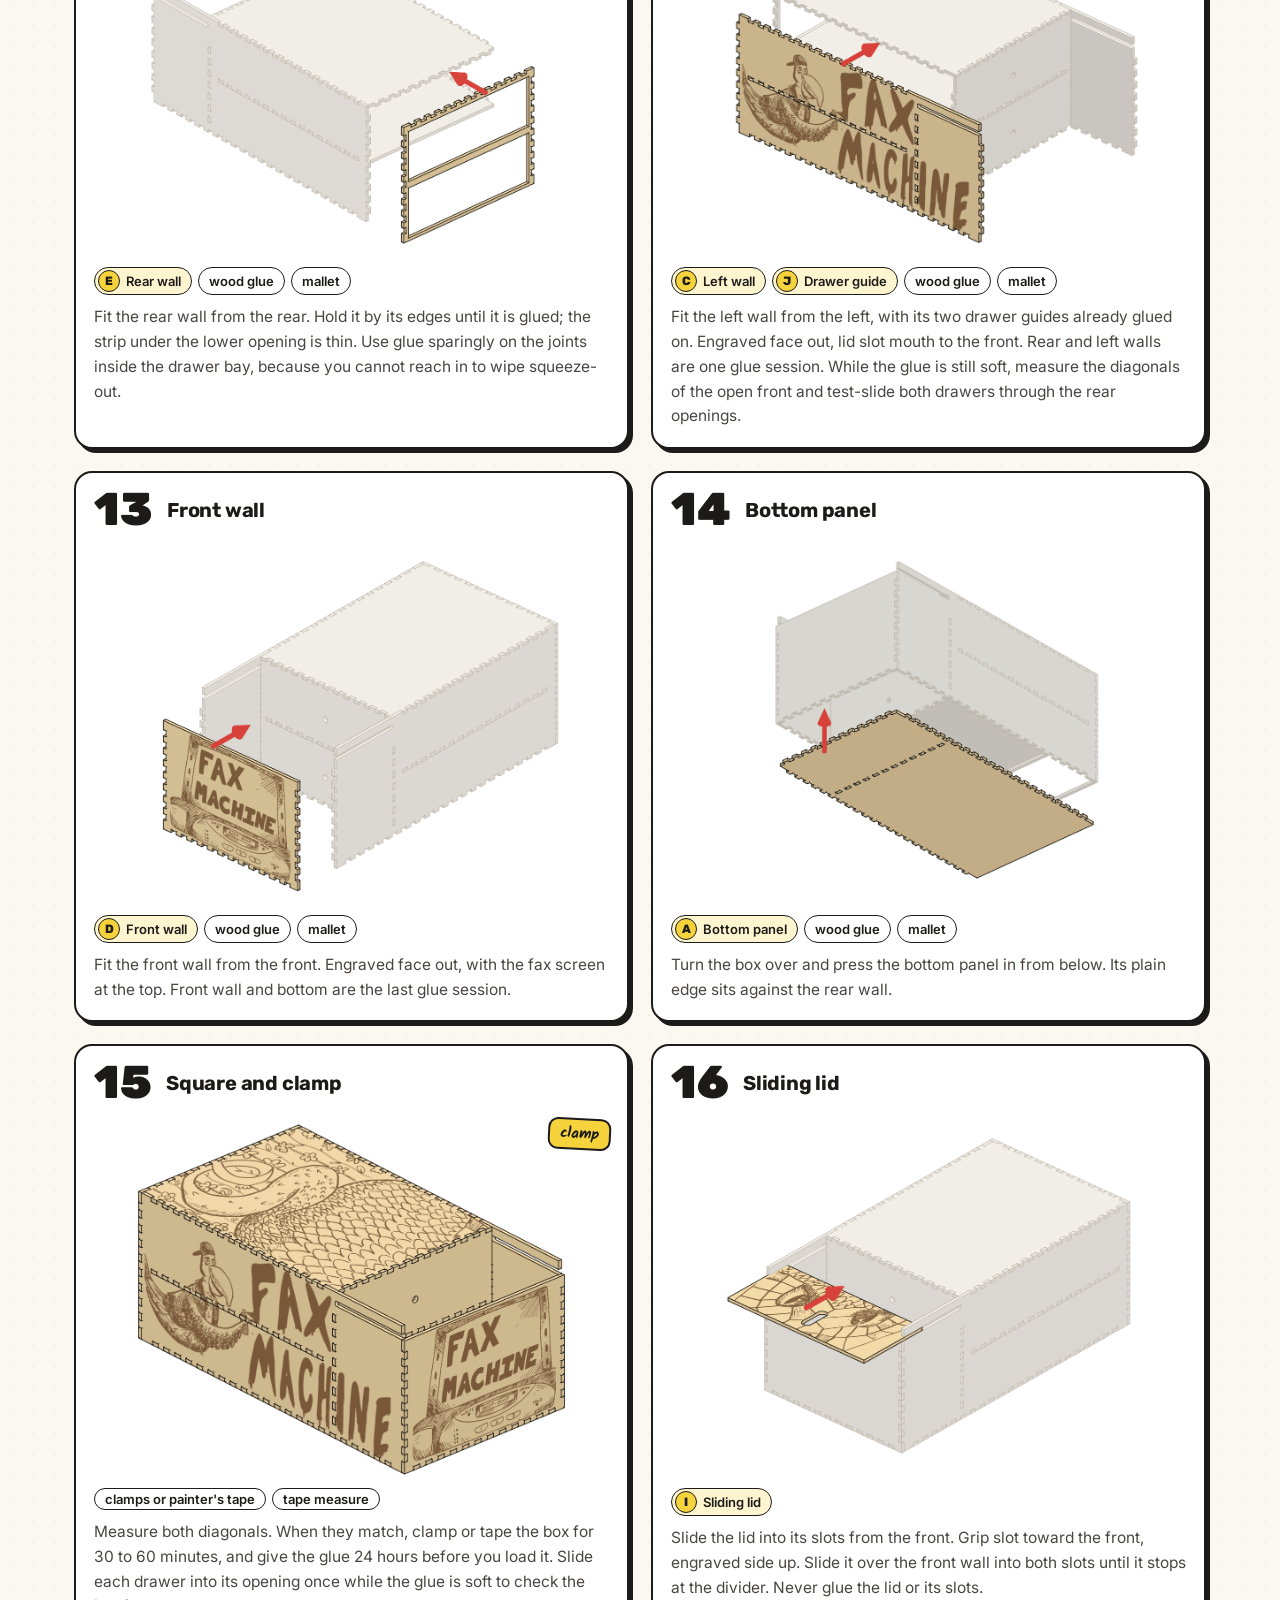
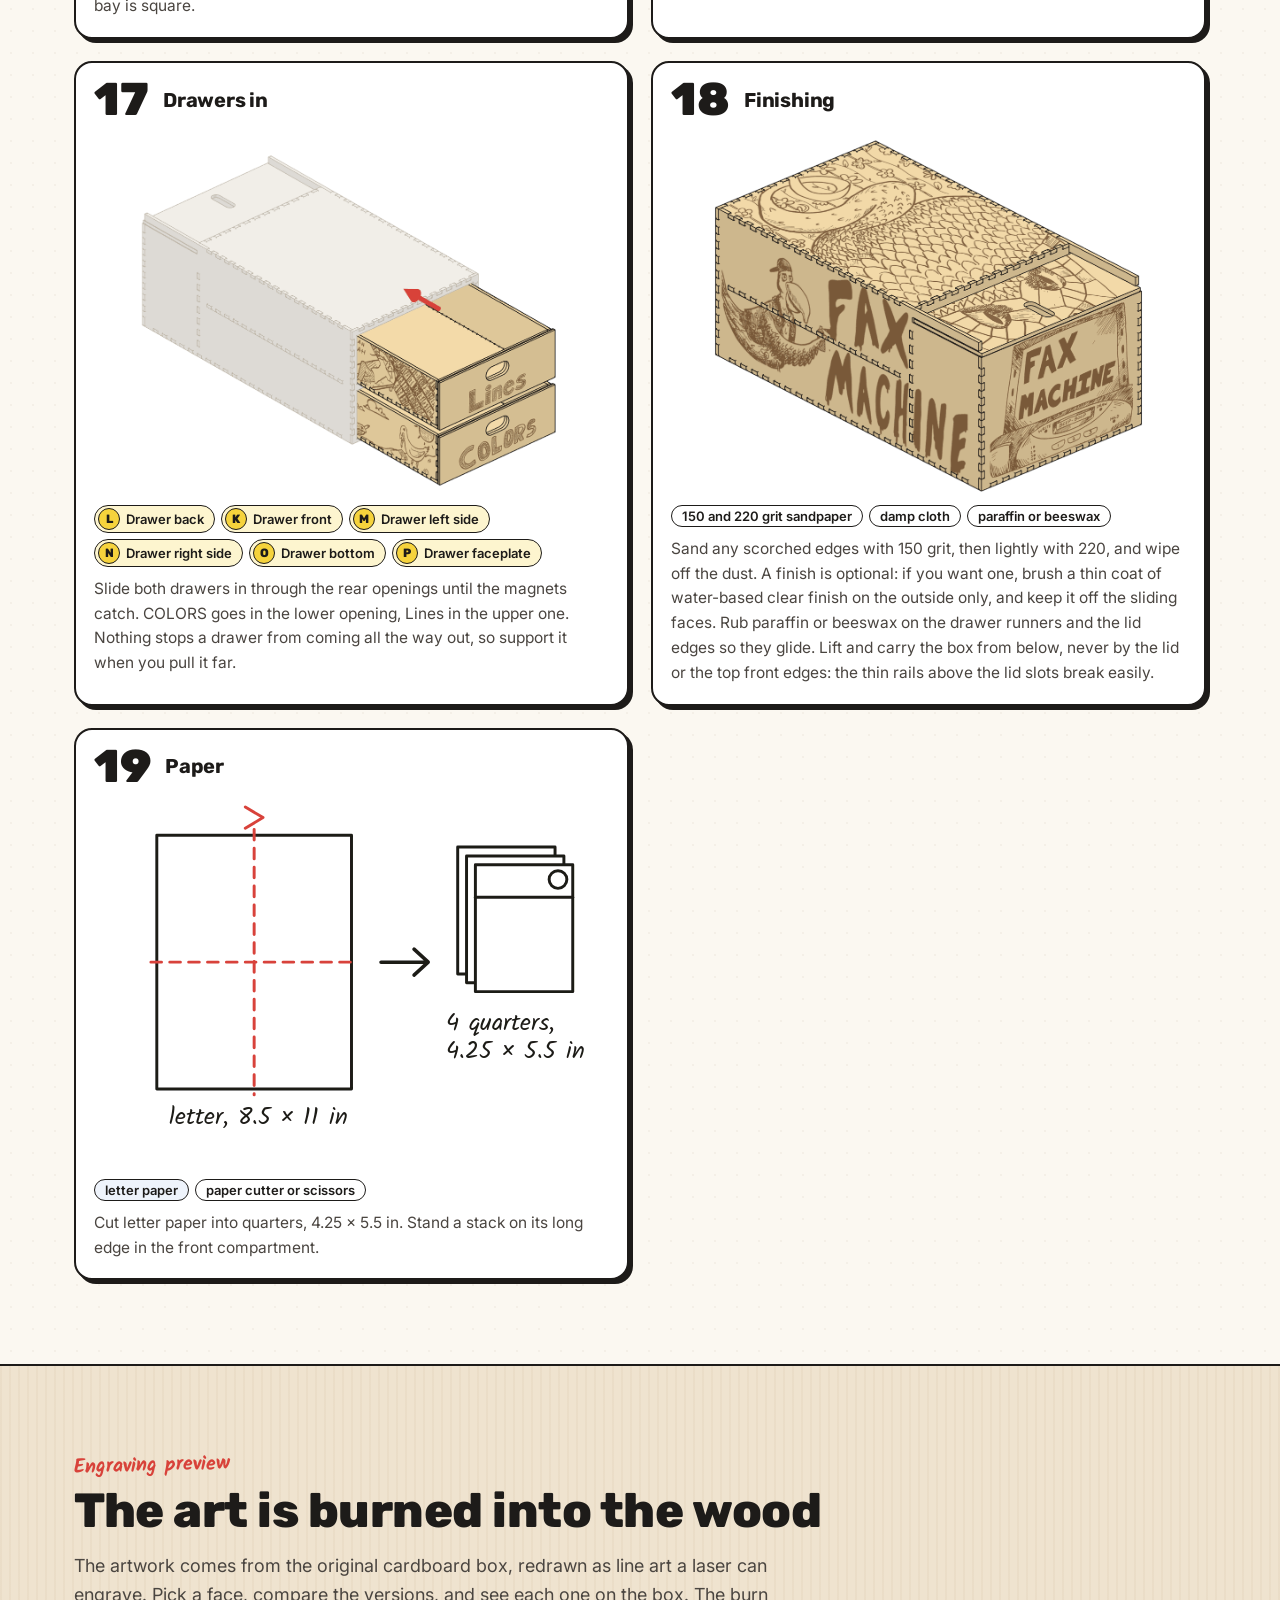
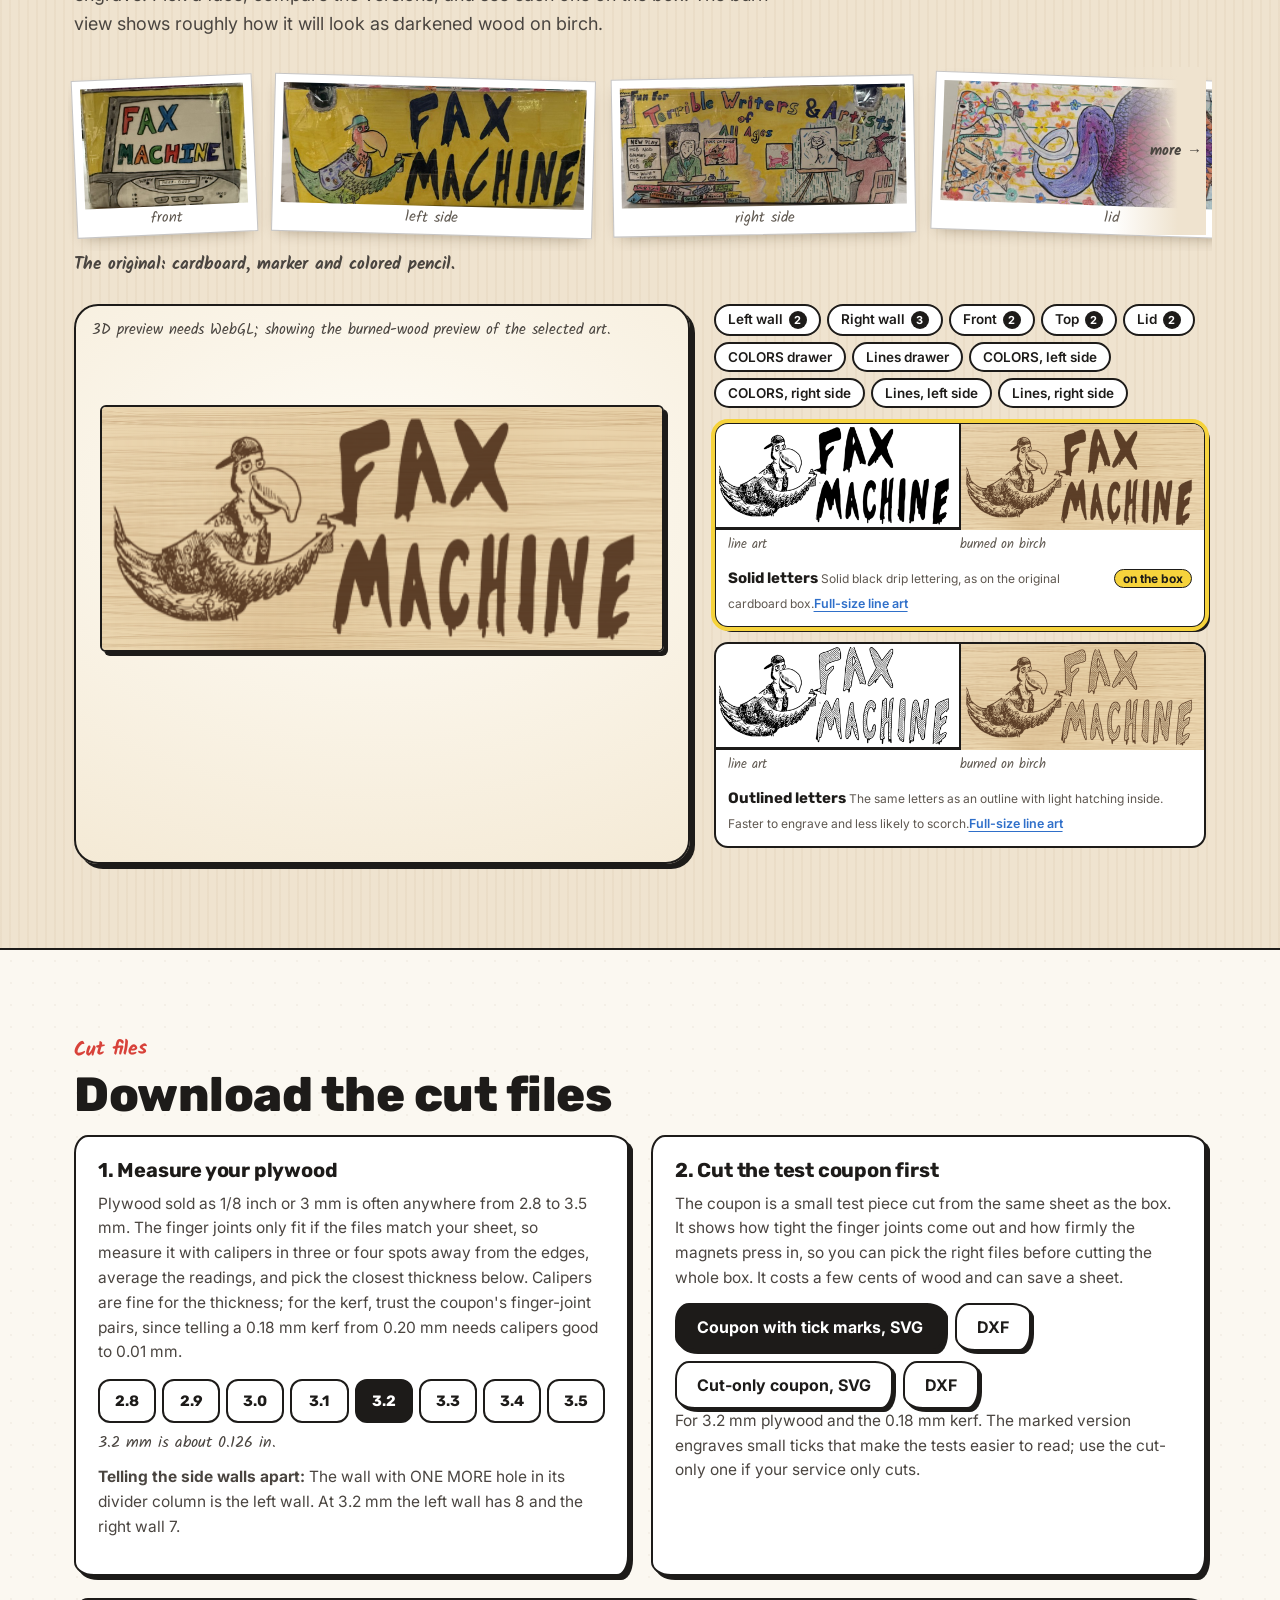
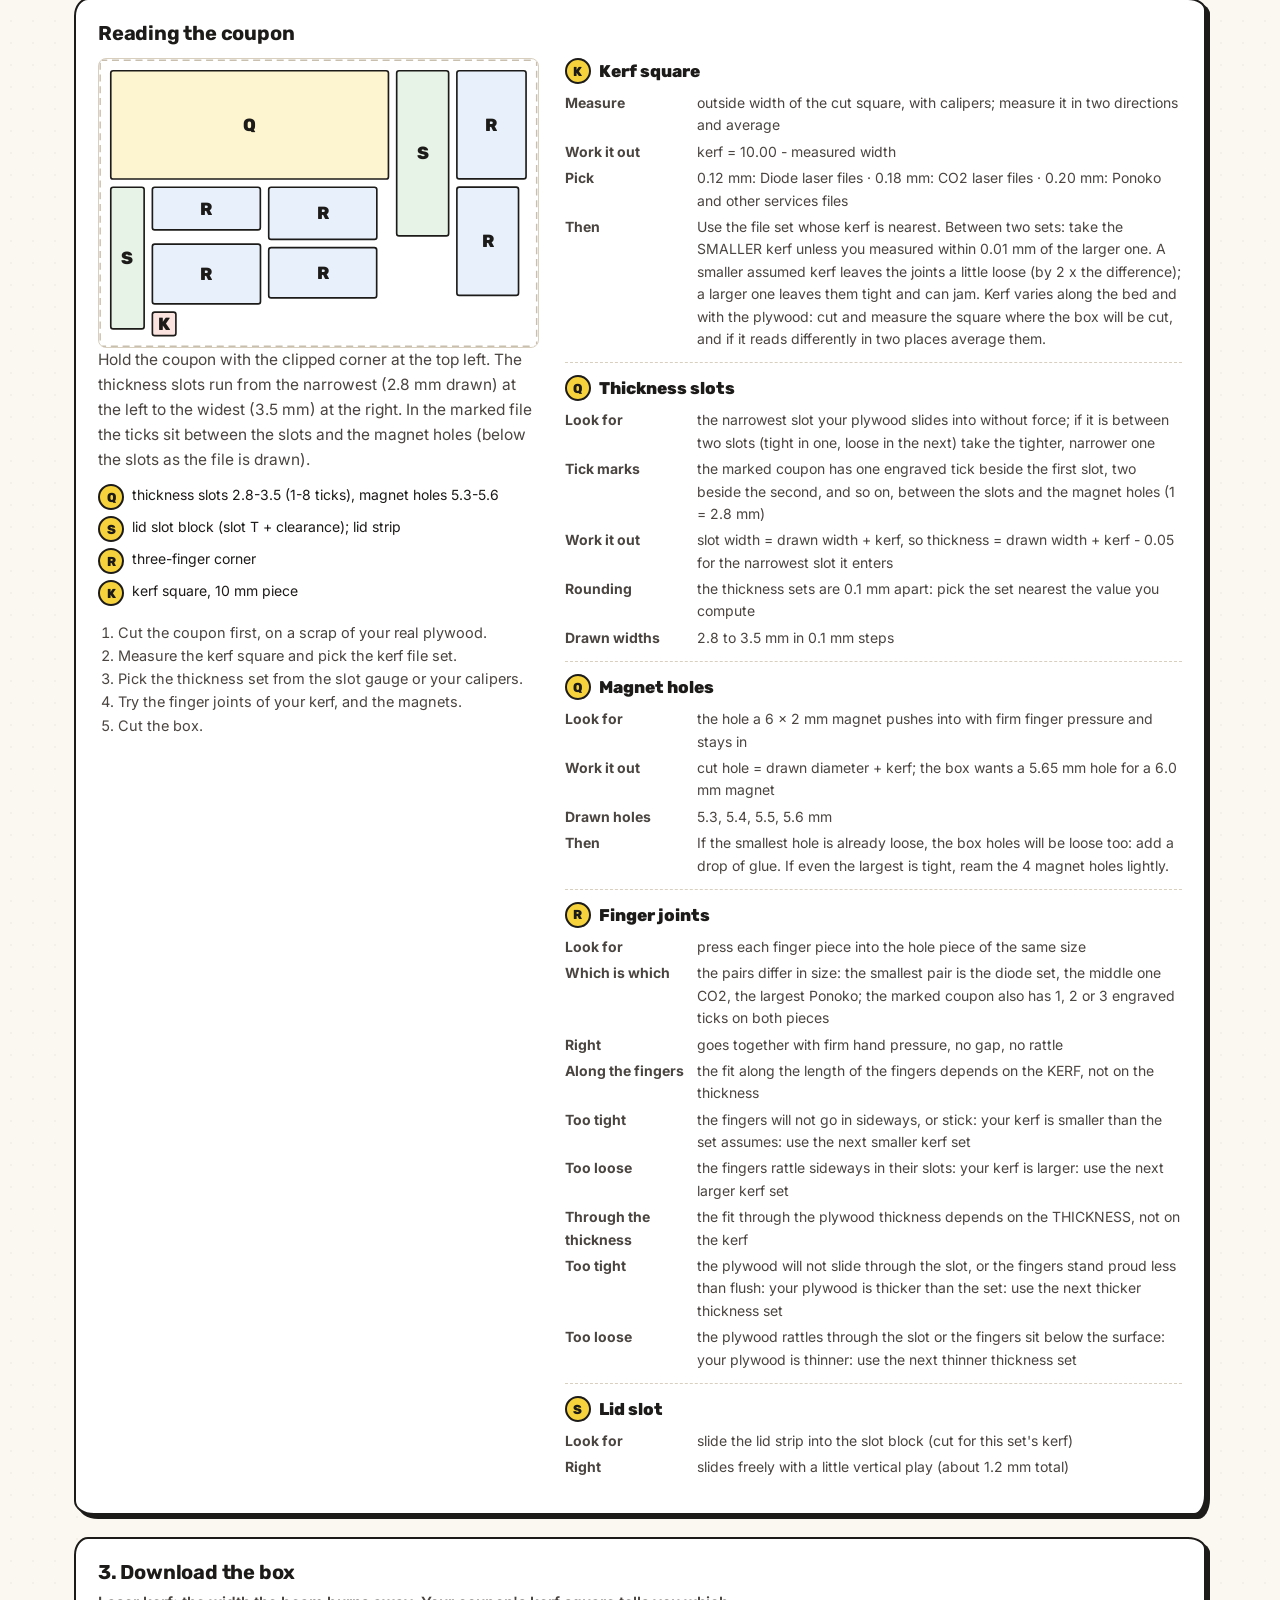
==== commit 7cefa8f4: "site: verify-pass fixes (engraving framing on first open + toggle bar, coupon nested advice, lazy te" ====
--- a/site/index.html
+++ b/site/index.html
@@ -27,24 +27,24 @@
 <link rel="preconnect" href="https://fonts.googleapis.com">
 <link rel="preconnect" href="https://fonts.gstatic.com" crossorigin>
 <link href="https://fonts.googleapis.com/css2?family=Rubik:wght@500;700;800;900&family=Kalam:wght@400;700&family=Inter:wght@400;500;600;700&display=swap" rel="stylesheet">
-<link rel="stylesheet" href="css/site.css?v=332f6a3a51">
+<link rel="stylesheet" href="css/site.css?v=fe2eee0d32">
 <script type="importmap">
 {
  "imports": {
   "three": "./vendor/three/build/three.module.min.js",
   "three/addons/": "./vendor/three/examples/jsm/",
-  "./js/art2d.js": "./js/art2d.js?v=332f6a3a51",
-  "./js/box3d.js": "./js/box3d.js?v=332f6a3a51",
-  "./js/guide.js": "./js/guide.js?v=332f6a3a51",
-  "./js/laser.js": "./js/laser.js?v=332f6a3a51",
-  "./js/page.js": "./js/page.js?v=332f6a3a51",
-  "./js/render3d.js": "./js/render3d.js?v=332f6a3a51",
-  "./js/rules.js": "./js/rules.js?v=332f6a3a51",
-  "./js/version.js": "./js/version.js?v=332f6a3a51"
+  "./js/art2d.js": "./js/art2d.js?v=fe2eee0d32",
+  "./js/box3d.js": "./js/box3d.js?v=fe2eee0d32",
+  "./js/guide.js": "./js/guide.js?v=fe2eee0d32",
+  "./js/laser.js": "./js/laser.js?v=fe2eee0d32",
+  "./js/page.js": "./js/page.js?v=fe2eee0d32",
+  "./js/render3d.js": "./js/render3d.js?v=fe2eee0d32",
+  "./js/rules.js": "./js/rules.js?v=fe2eee0d32",
+  "./js/version.js": "./js/version.js?v=fe2eee0d32"
  }
 }
 </script>
-<script type="module" src="js/page.js?v=332f6a3a51"></script>
+<script type="module" src="js/page.js?v=fe2eee0d32"></script>
 </head>
 <body>
 <svg width="0" height="0" style="position:absolute" aria-hidden="true">
@@ -190,7 +190,7 @@
         <canvas id="art-canvas" aria-label="3D box showing the selected engraving"></canvas>
         <div class="art-still" id="art-still" aria-hidden="true"></div>
         <p class="art-stage-note" id="art-stage-note" hidden>3D preview needs WebGL; showing the burned-wood preview of the selected art.</p>
-        <div class="seg" role="group" aria-label="Preview style">
+        <div class="seg stage-bar" role="group" aria-label="Preview style">
           <button type="button" class="segbtn on" data-mode="burn" aria-pressed="true">Burned wood</button>
           <button type="button" class="segbtn" data-mode="ink" aria-pressed="false">Ink on paper</button>
         </div>
--- a/site/css/site.css
+++ b/site/css/site.css
@@ -485,3 +485,27 @@
 .cg-svg svg path[stroke="rgb(255,0,0)"] { stroke-width: 1px; }
 .sw.fill { height: 12px; border-top: 0; background: var(--c); transform: translateY(1px); border-radius: 2px; }
 @media (max-width: 720px) { .foot a { display: inline-block; min-height: 44px; line-height: 44px; } input[type=range] { height: 44px; } }
+
+.fullsize { display: inline-block; margin-top: 4px; font: 600 12.5px var(--body); color: var(--blue); }
+
+/* engraving stage: the style toggle sits in a bar under the 3D view, never over the art */
+.engrave-stage { display: flex; flex-direction: column; }
+.engrave-stage canvas { flex: 1 1 auto; min-height: 0; height: auto; }
+.engrave-stage .seg.stage-bar { position: static; align-self: flex-start; margin: 10px 12px 12px; flex: none; }
+.engrave-stage .art-still { bottom: 64px; }
+.engrave-stage { padding-bottom: 0; }
+/* thickness buttons at least 44 px wide on touch */
+@media (pointer: coarse) { .thick { grid-template-columns: repeat(auto-fill, minmax(48px, 1fr)); } .thick button { min-width: 44px; } }
+/* hover colours only for real hovers, so a tapped chip does not stay lit */
+@media (hover: none) { .chip:hover { background: #fff; } .chip.on:hover { background: var(--yellow); } nav a:hover { background: transparent; } }
+.step { scroll-margin-top: 140px; }
+@media (max-width: 720px) { .step { scroll-margin-top: 130px; } }
+/* laser table as cards on phones */
+@media (max-width: 600px) {
+  .laser-tbl thead { display: none; }
+  .laser-tbl, .laser-tbl tbody, .laser-tbl tr, .laser-tbl td { display: block; width: 100%; }
+  .laser-tbl tr { border: 2px solid var(--ink); border-radius: 12px; padding: 10px 12px; margin-bottom: 10px; background: var(--paper); }
+  .laser-tbl td { border: 0; padding: 3px 0; }
+  .laser-tbl td[data-l]::before { content: attr(data-l) ": "; font: 700 12px var(--body); color: var(--ink-3); text-transform: uppercase; letter-spacing: .04em; }
+  .tbl-wrap { overflow-x: visible; }
+}
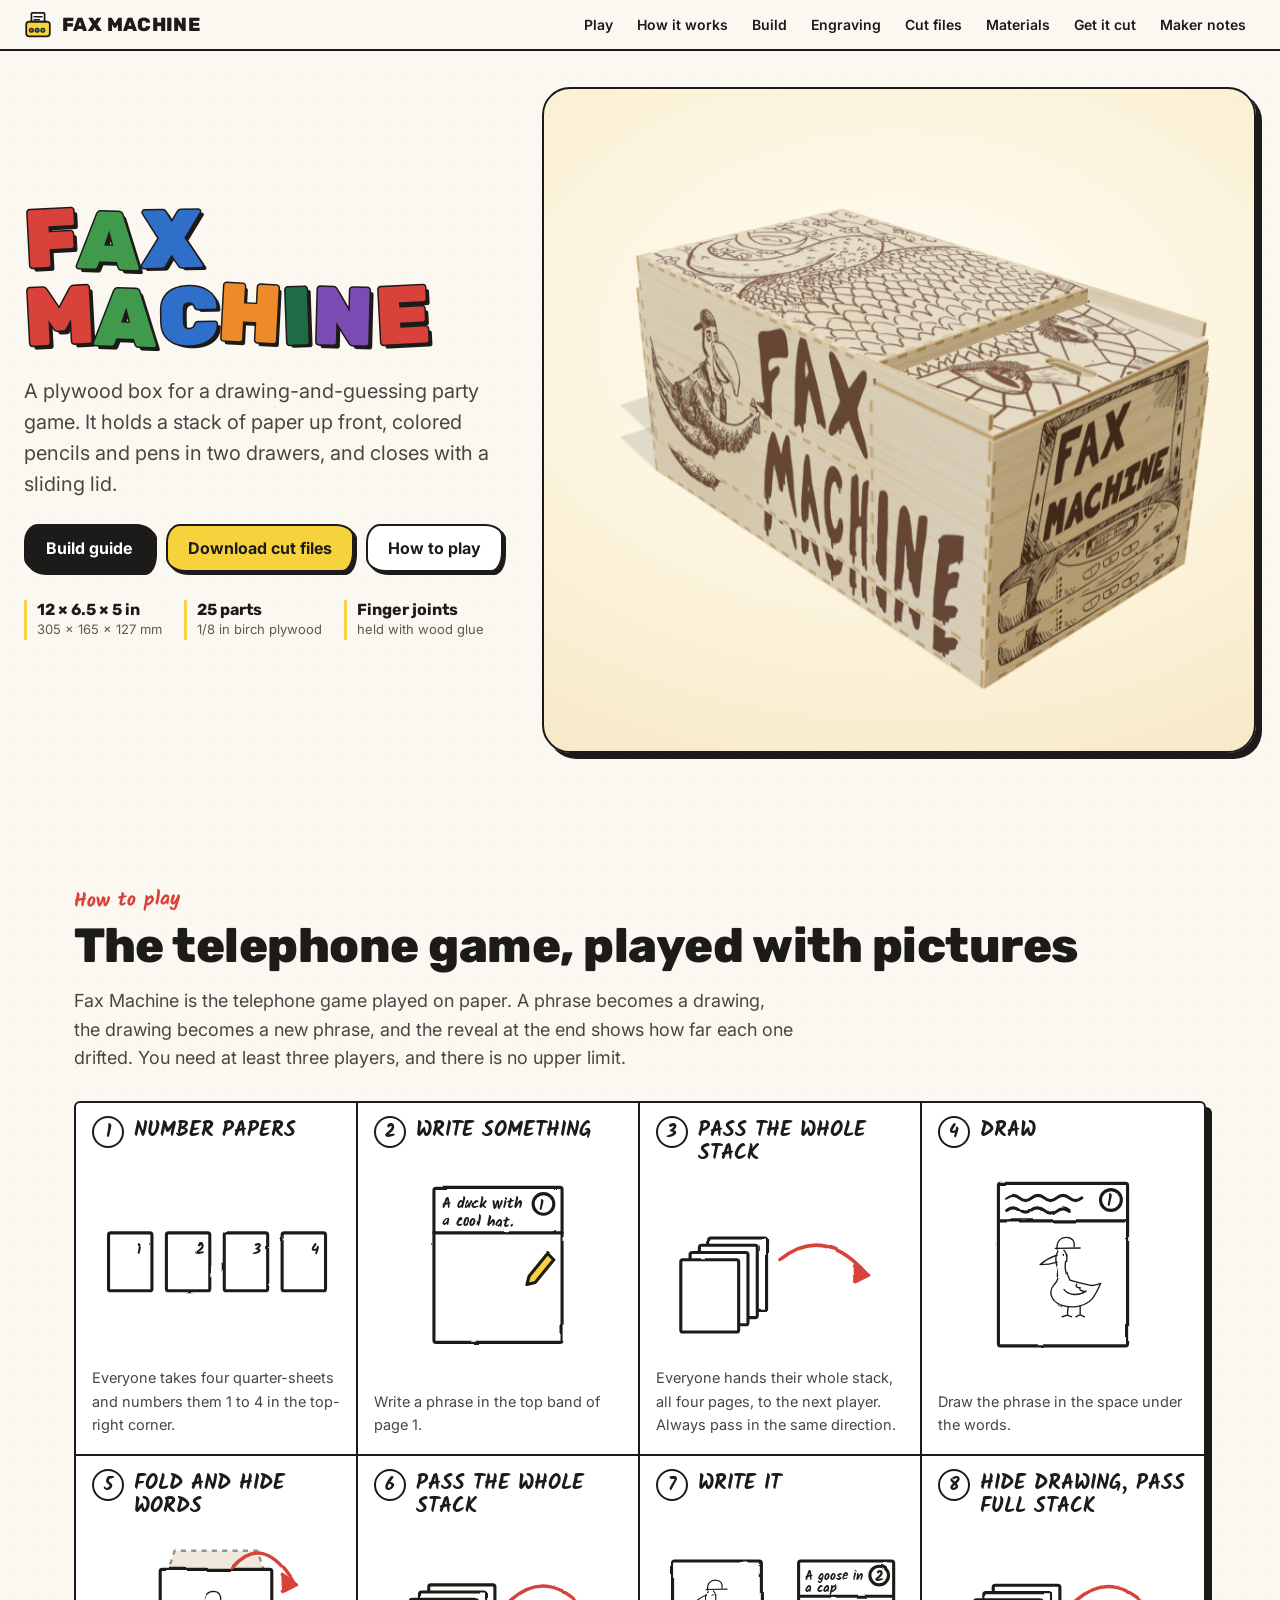
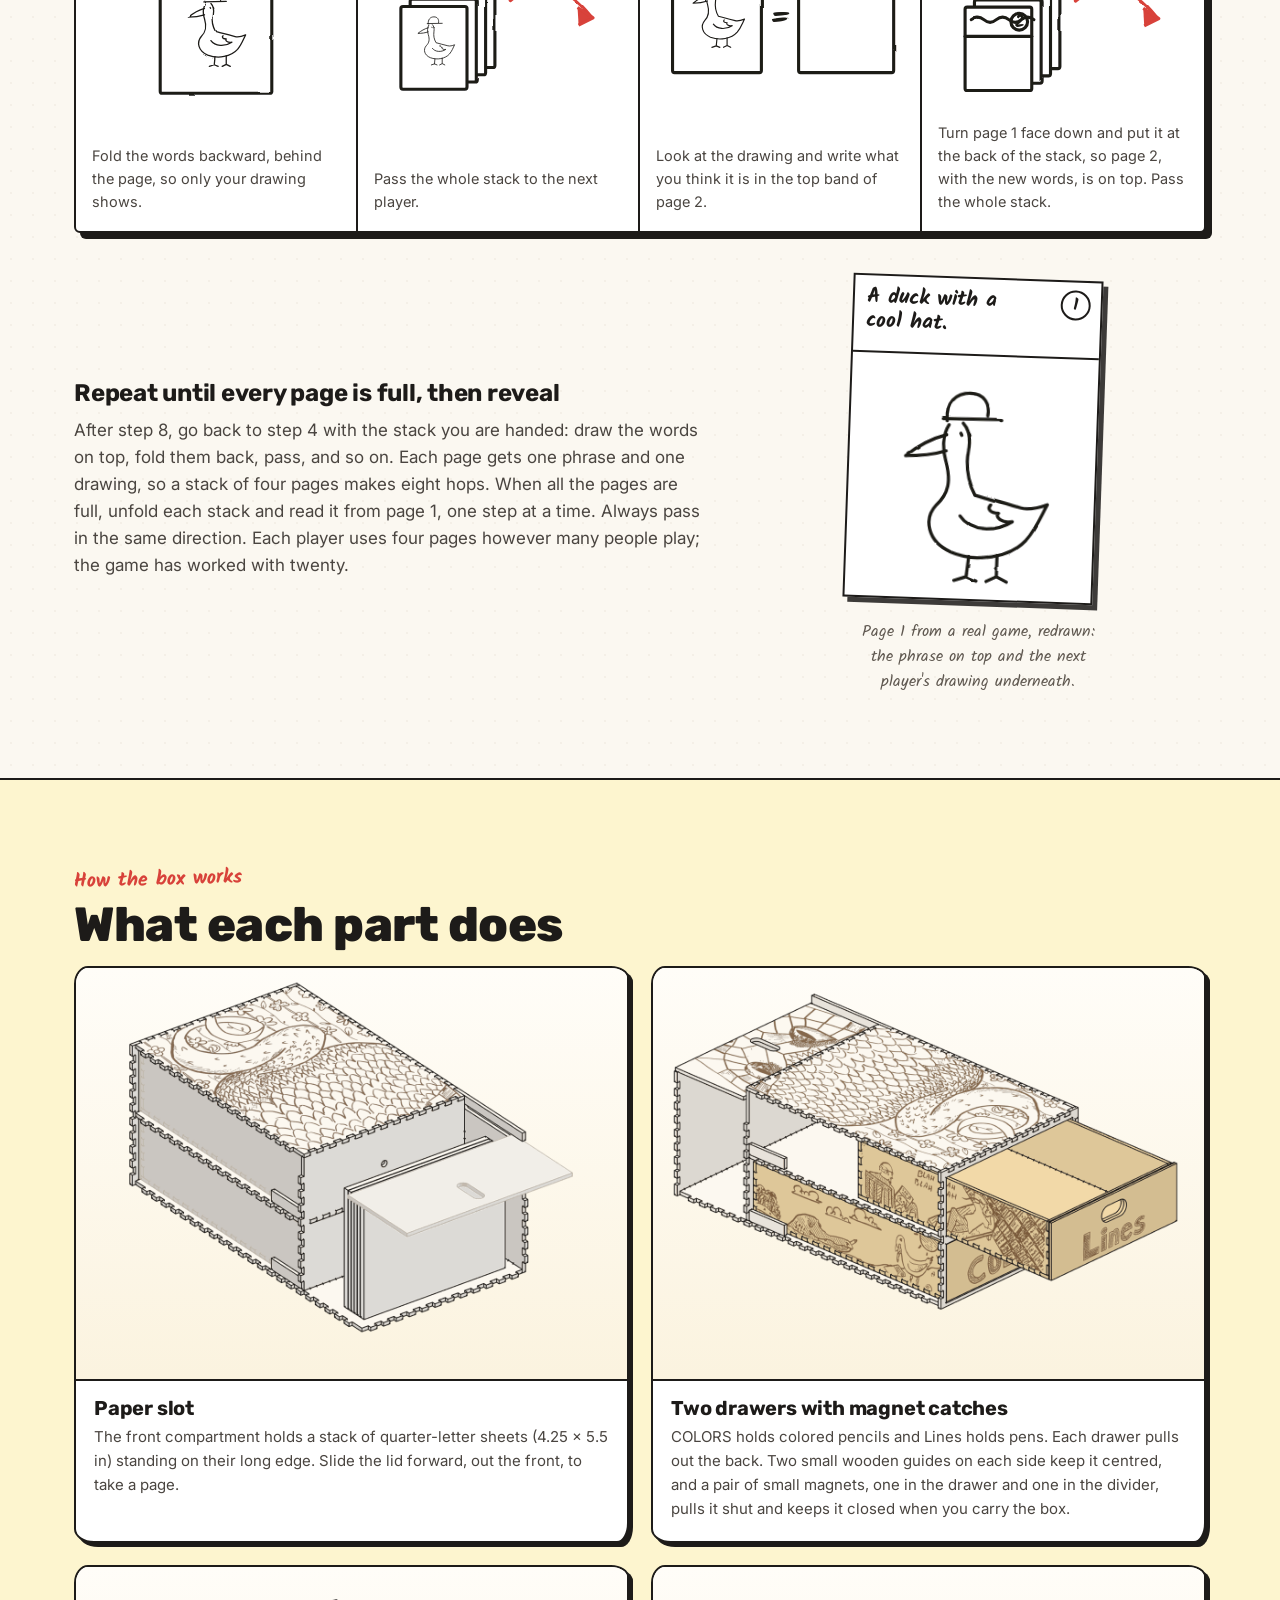
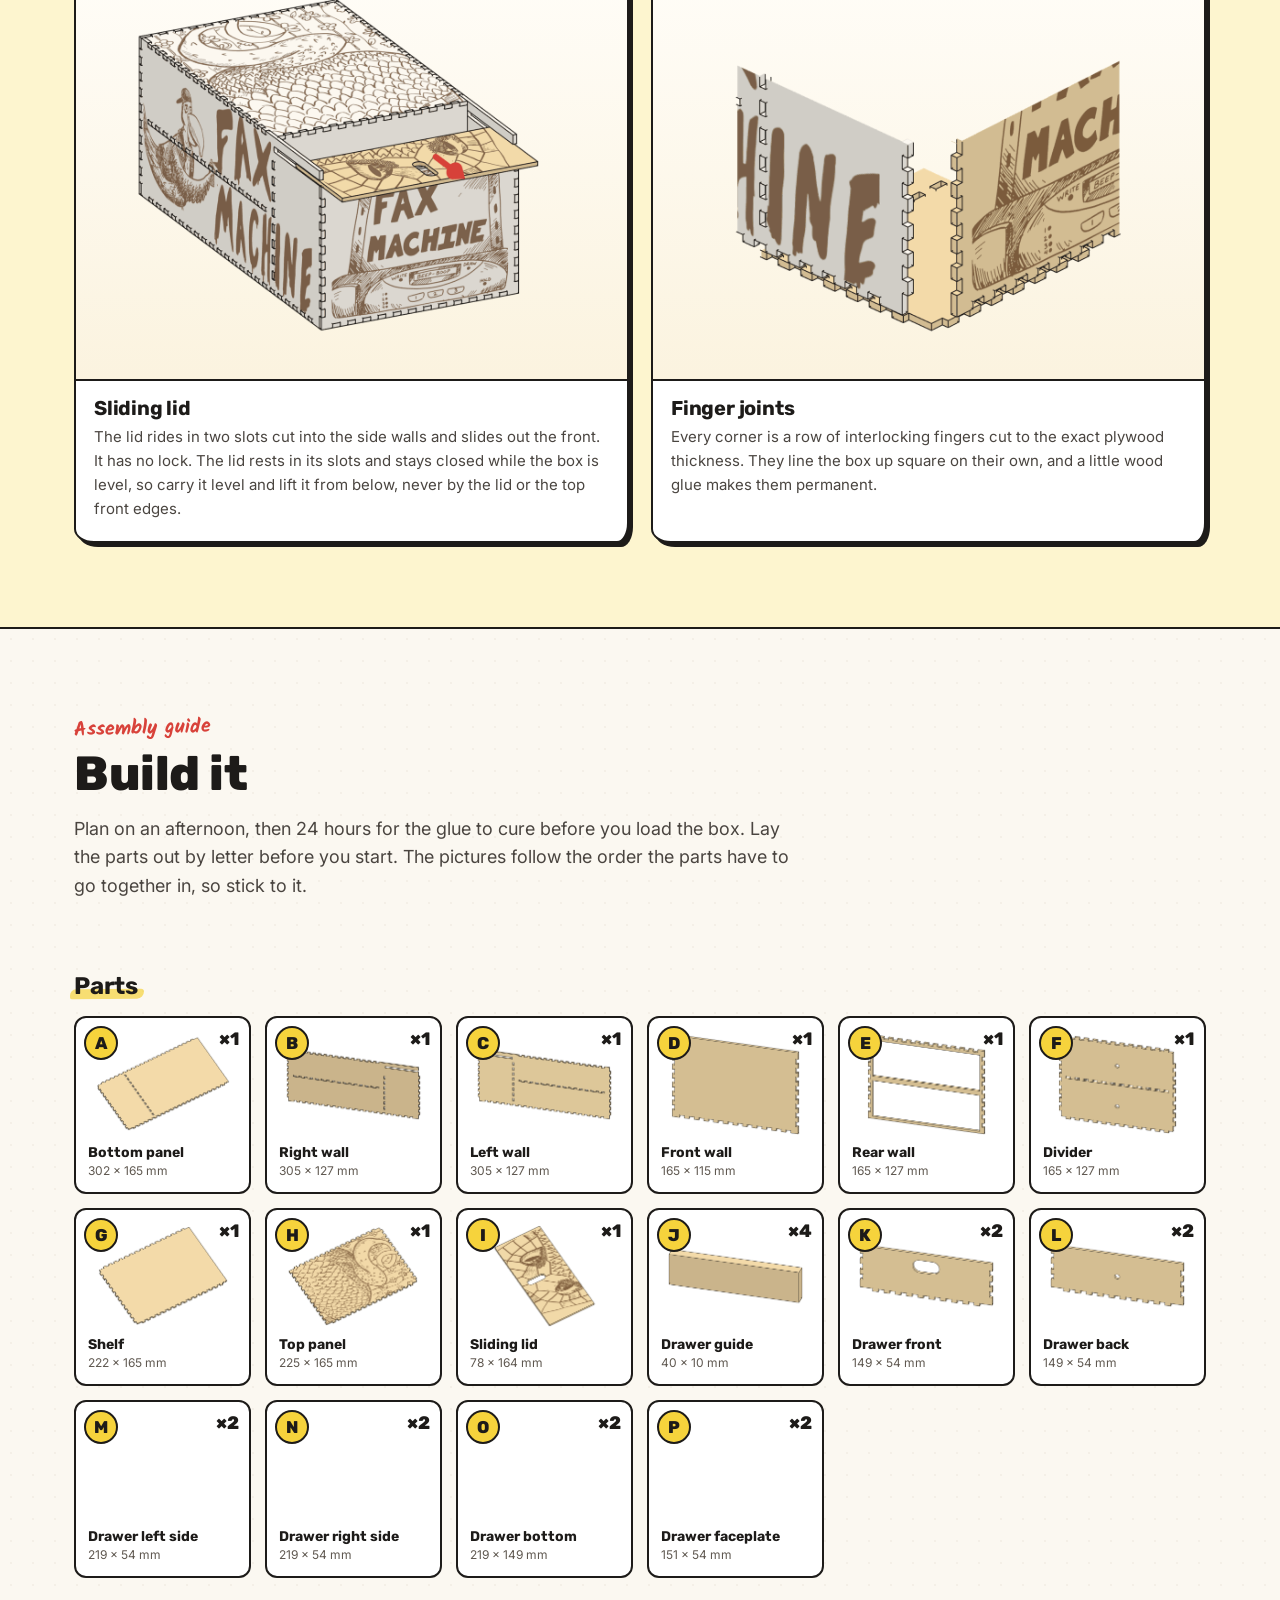
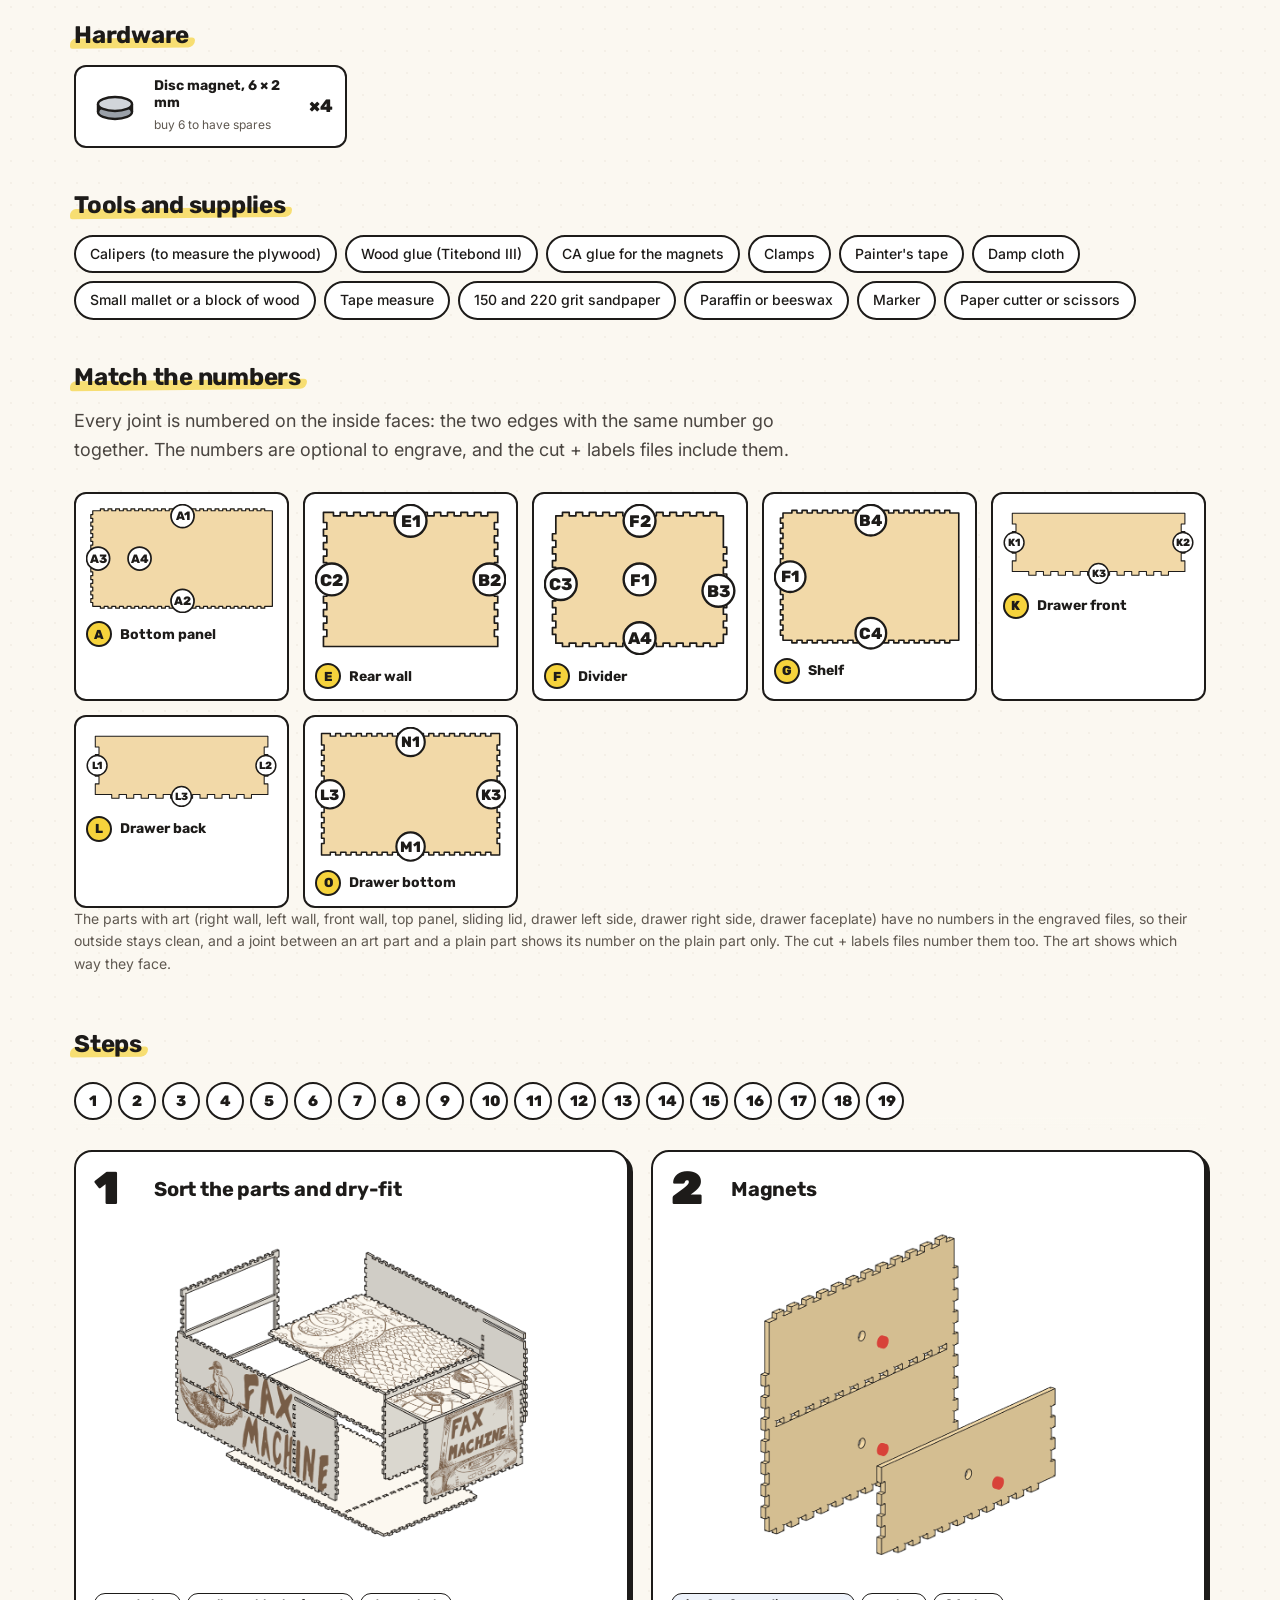
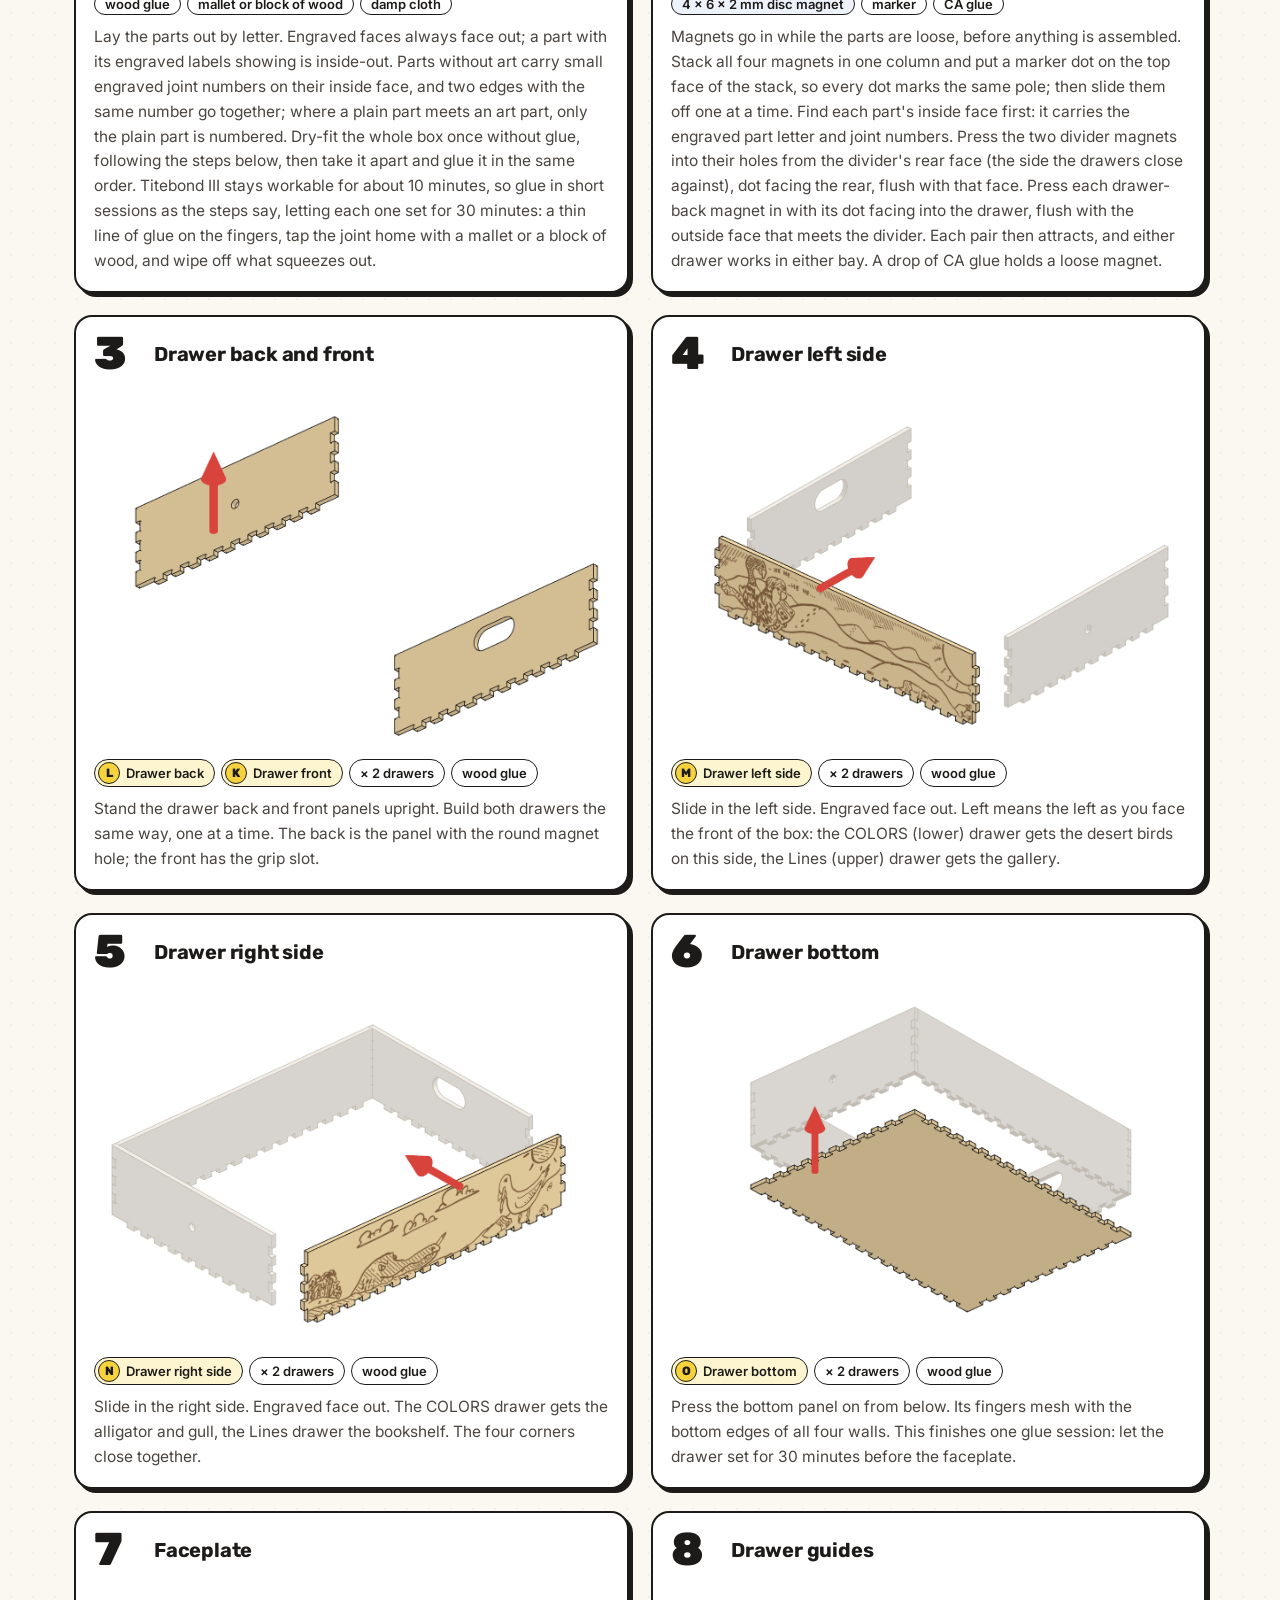
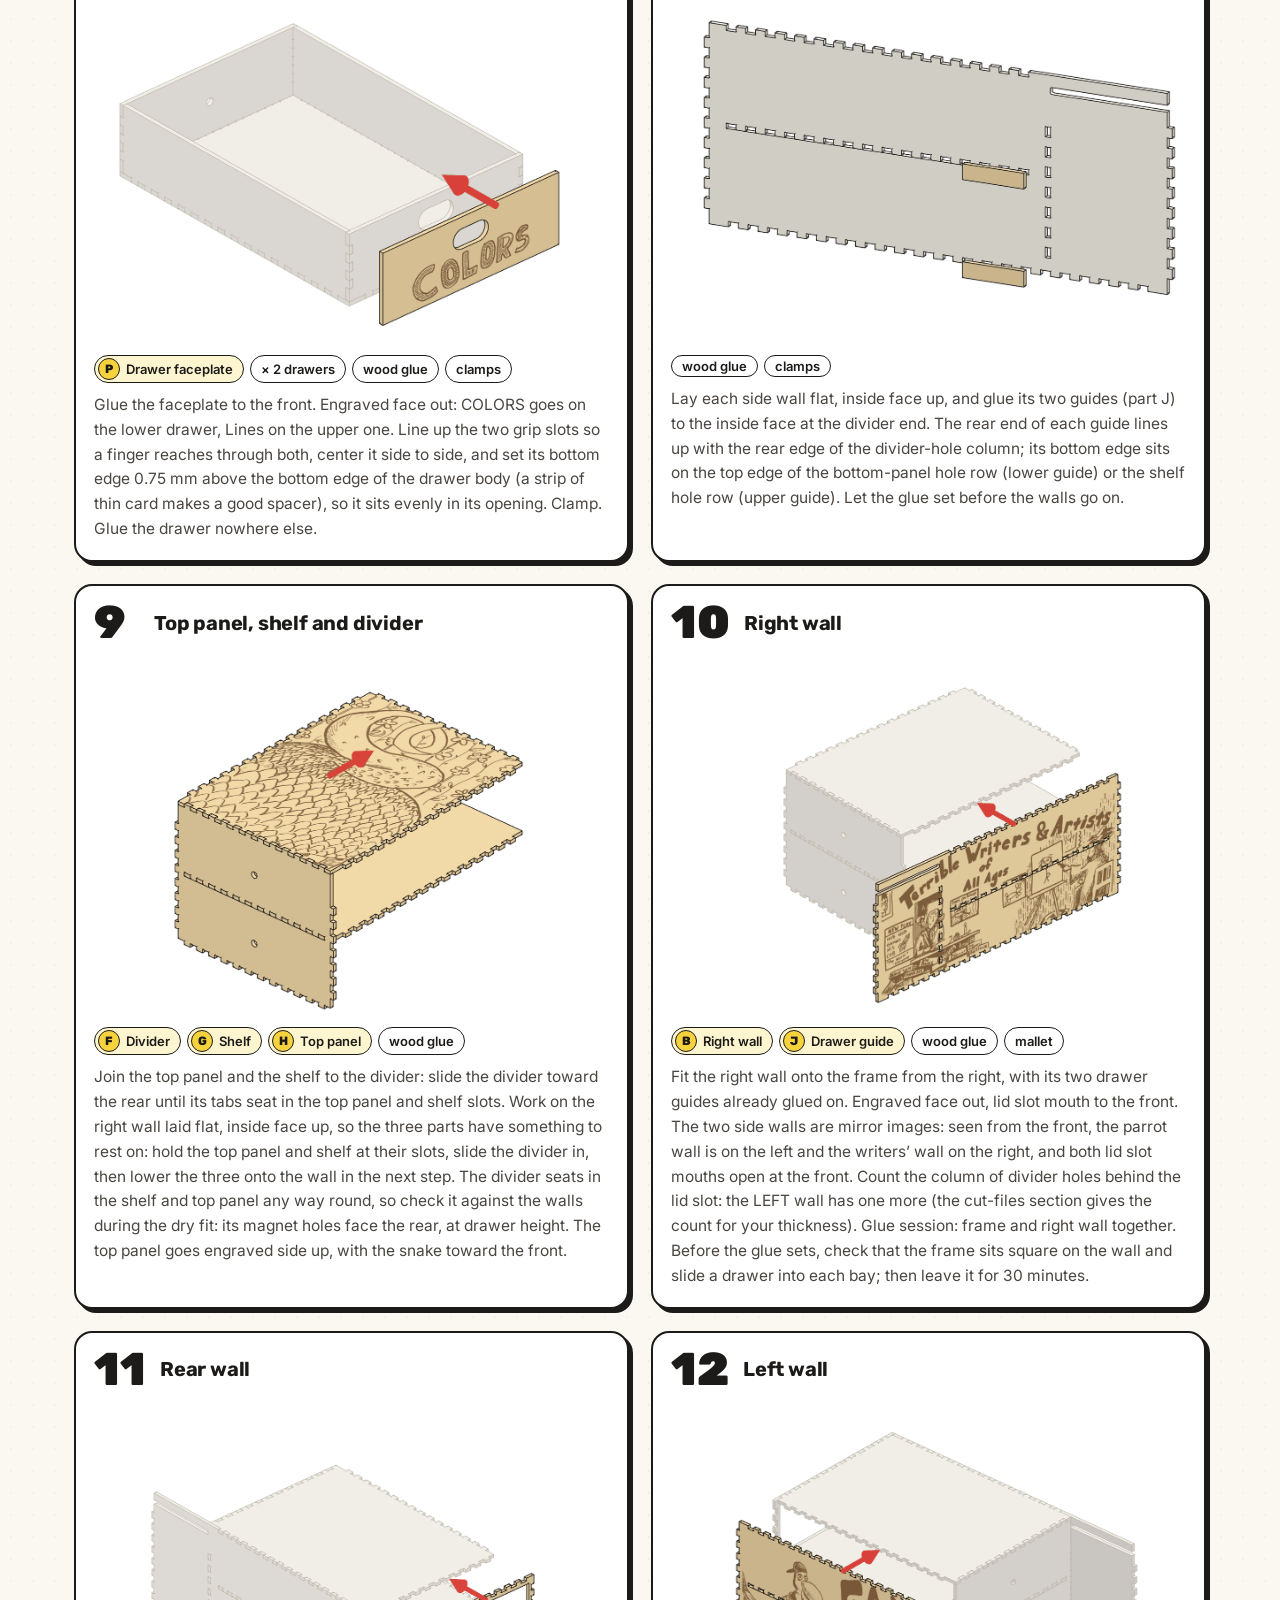
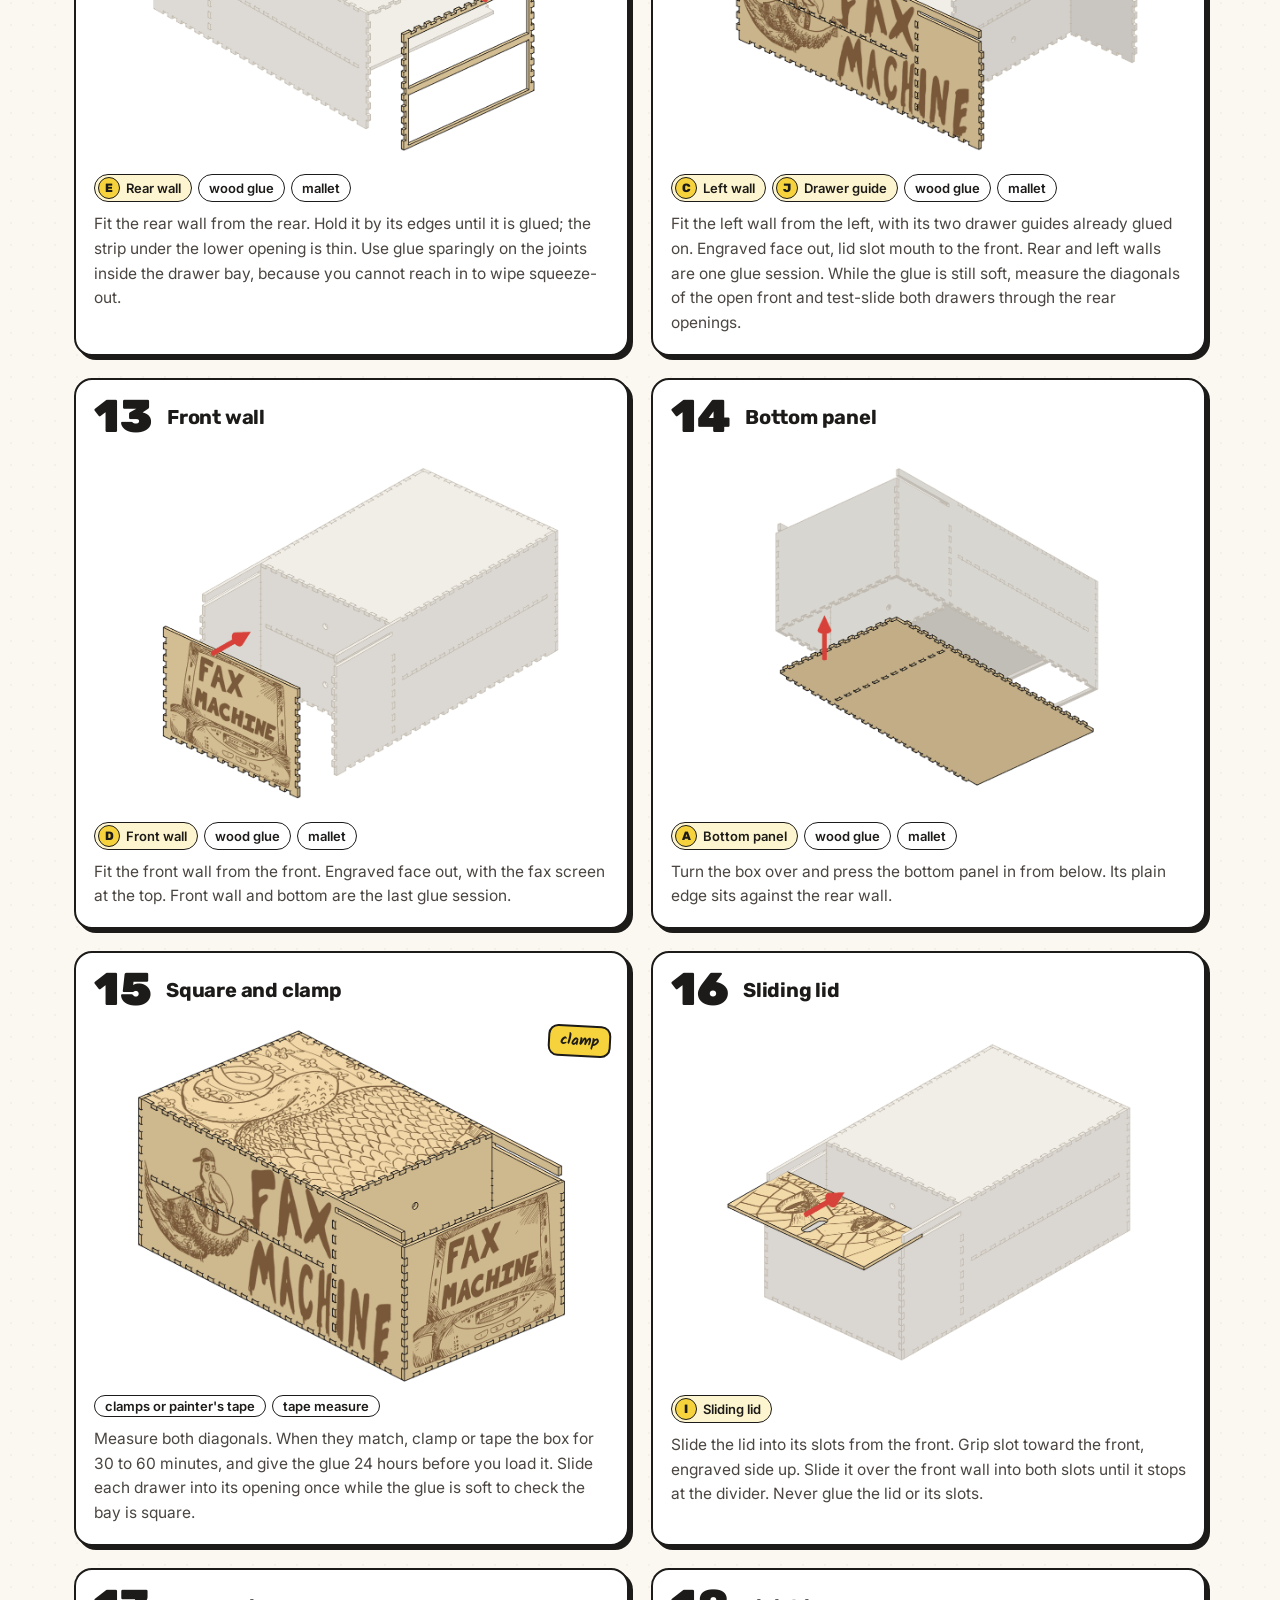
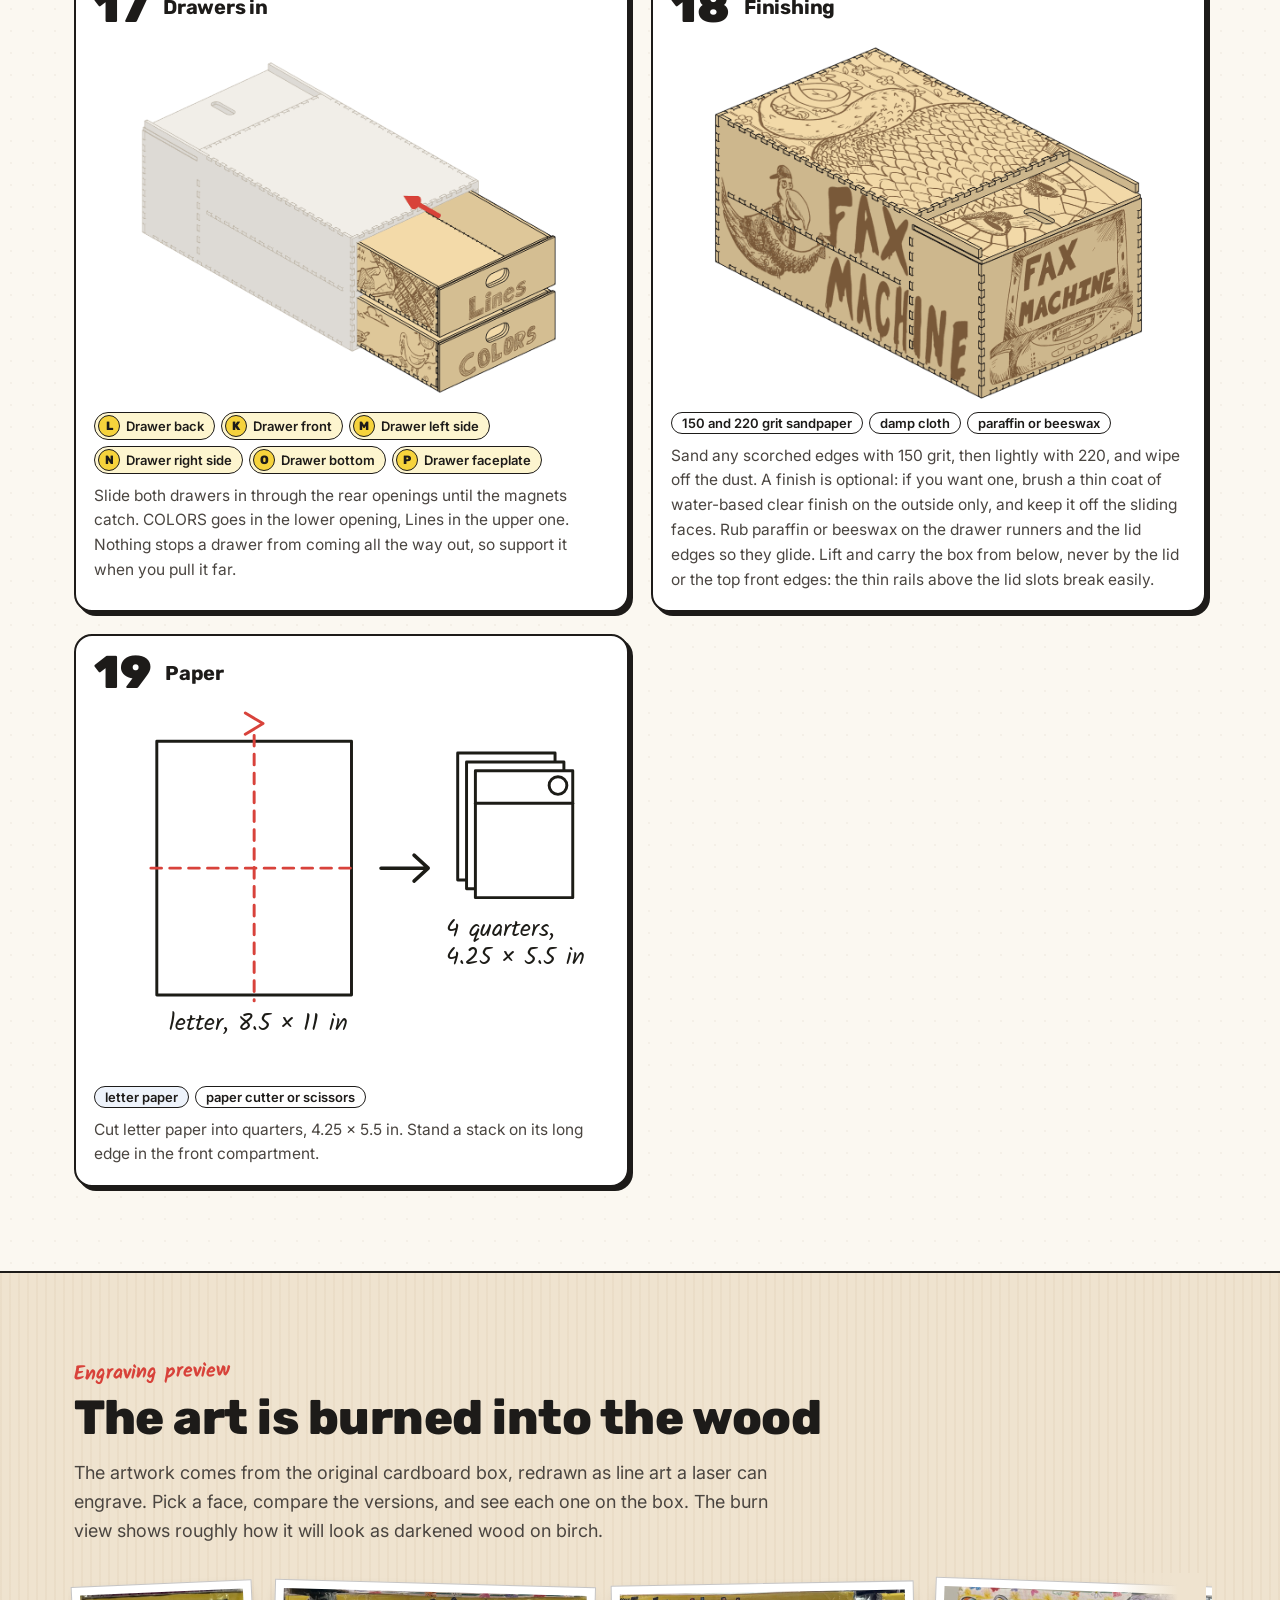
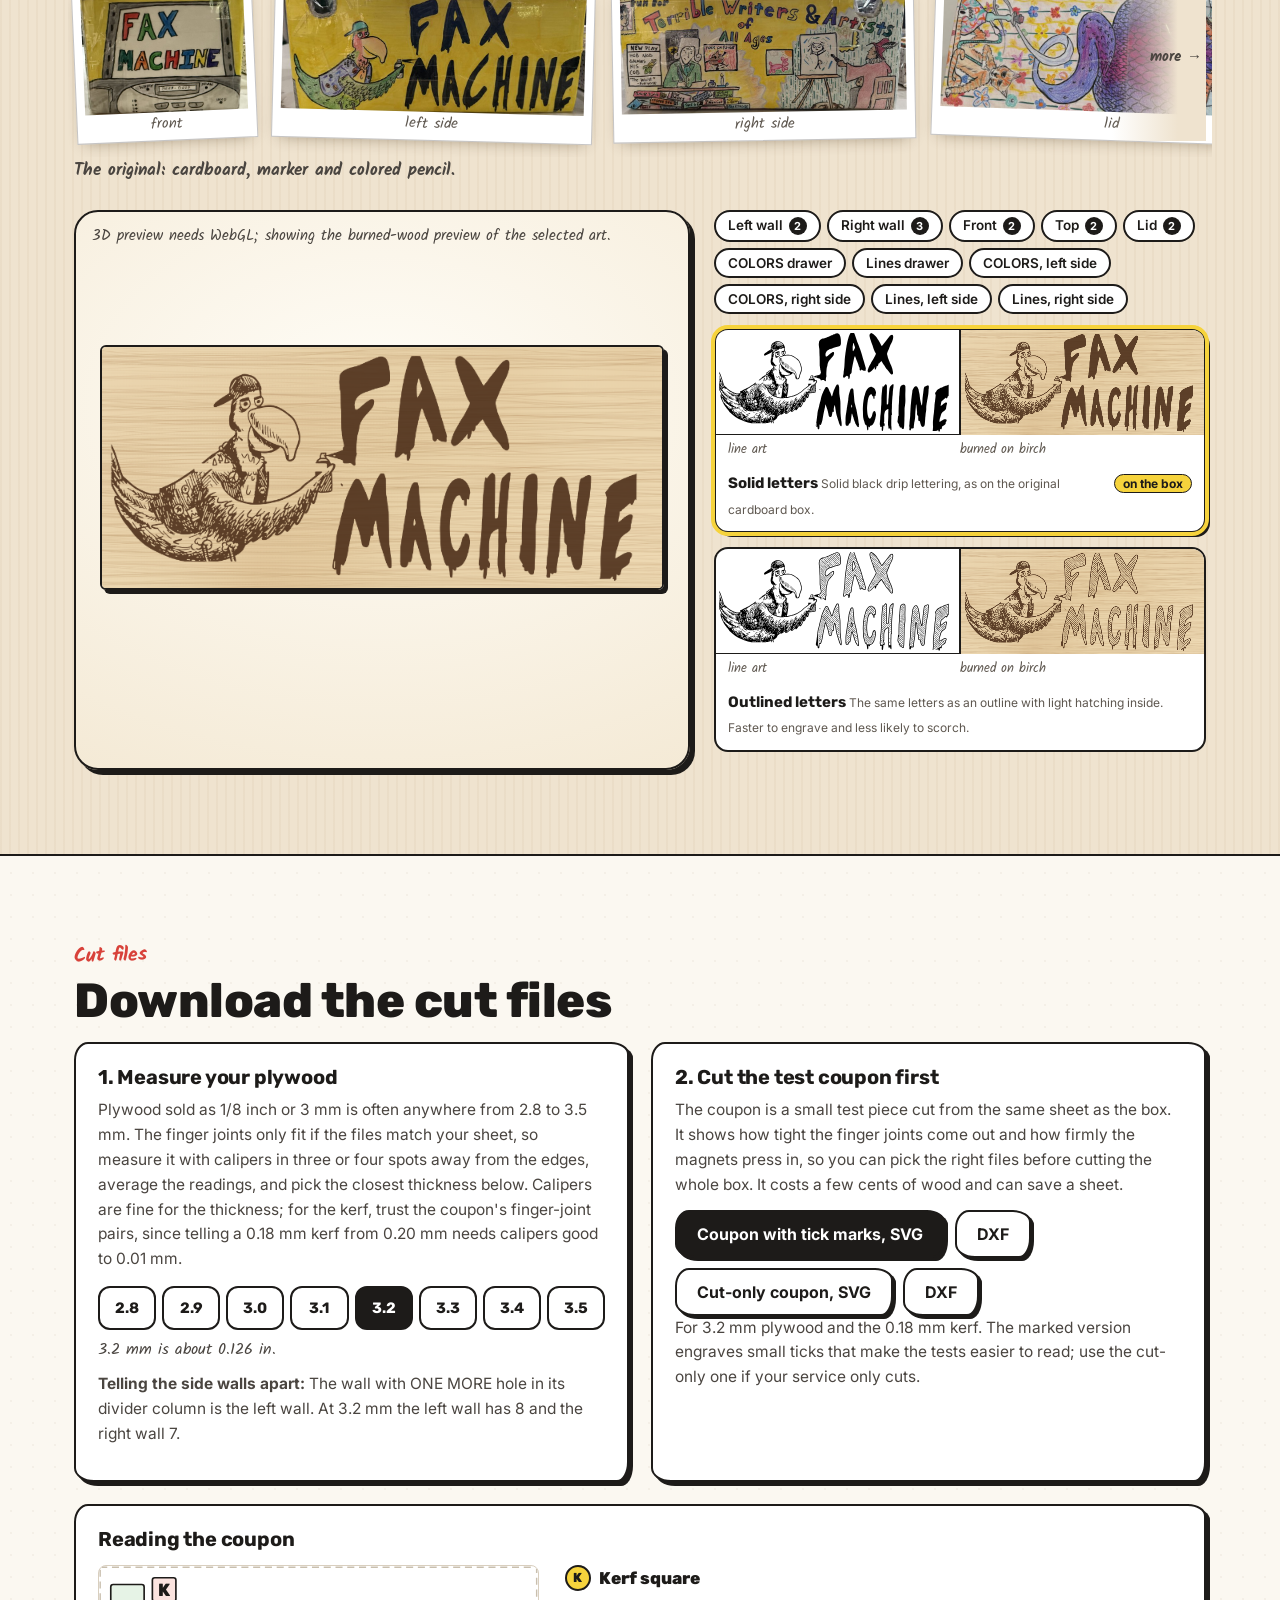
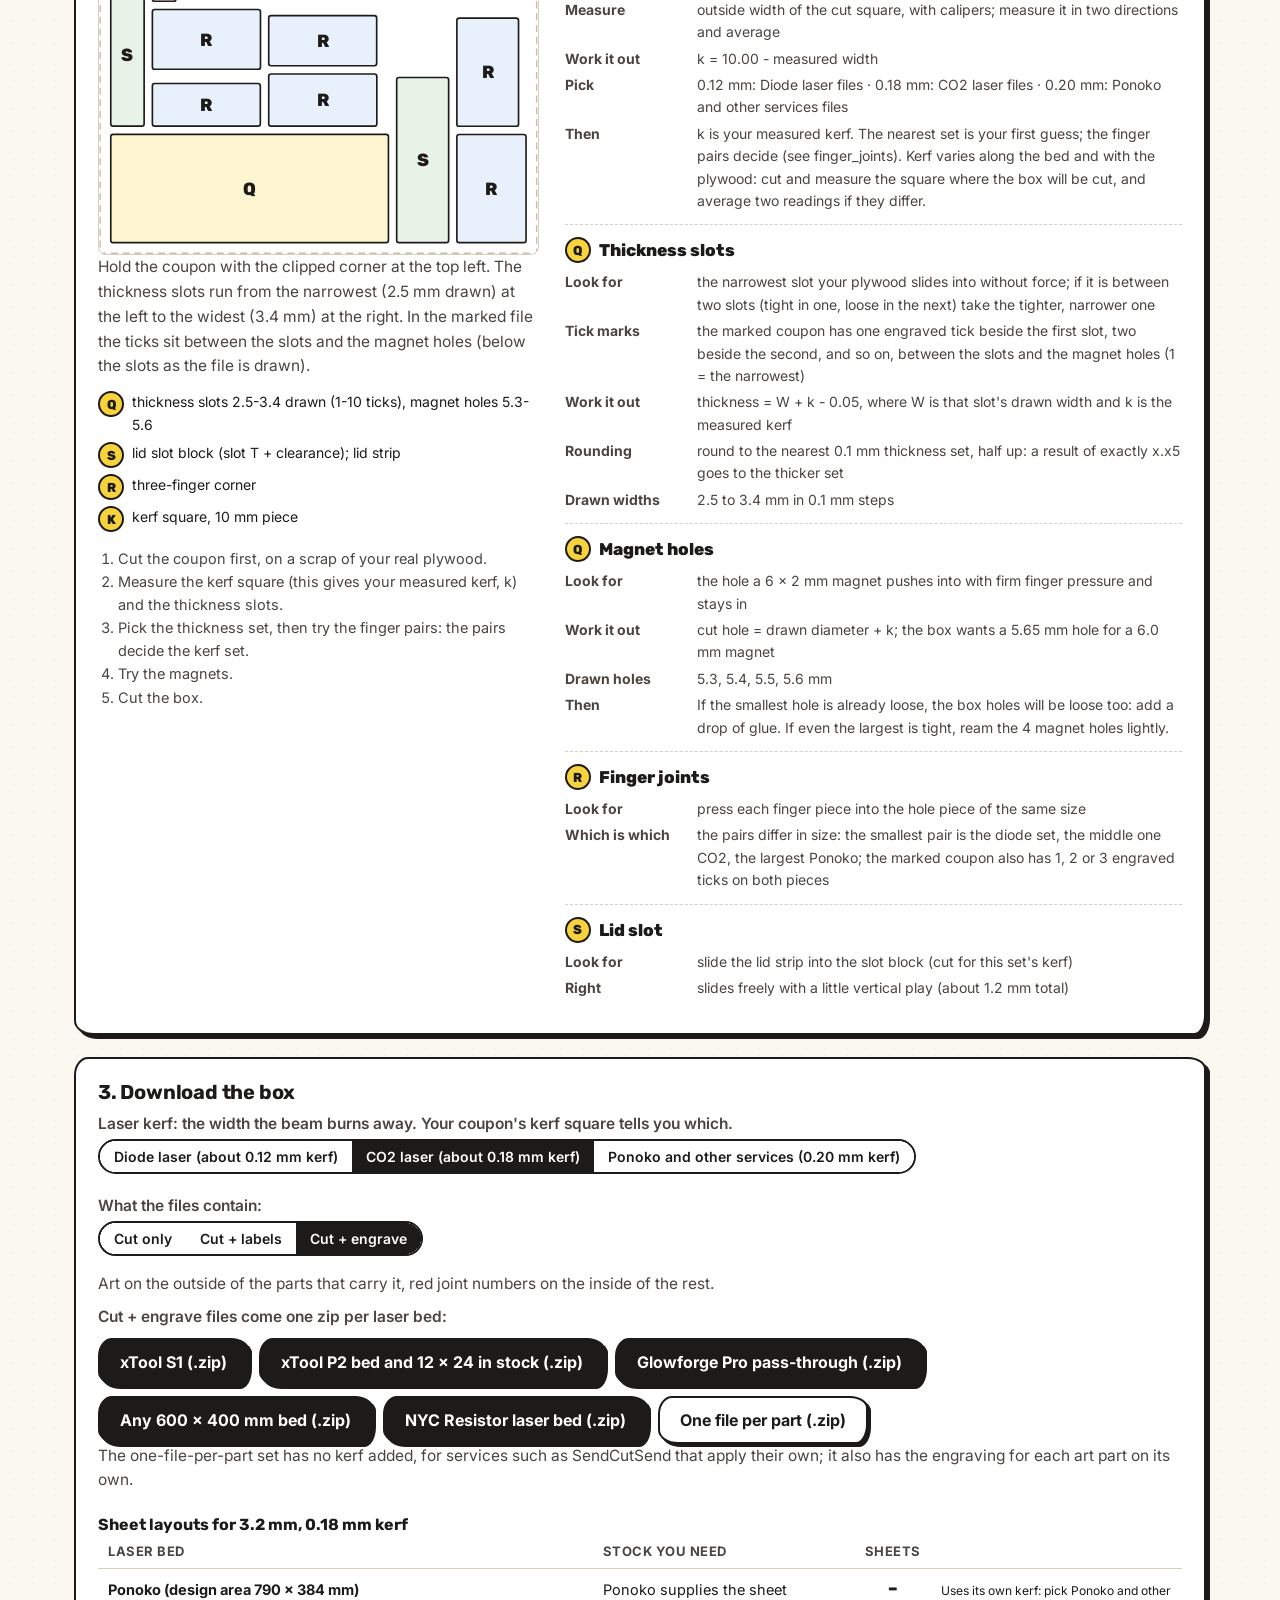
==== commit 219847b8: "Merge origin/v2-engrave-cutfiles (V1-V7) into v2-art-code Co-Authored-By: Claude Opus 5.5 <noreply@a" ====
--- a/site/index.html
+++ b/site/index.html
@@ -27,24 +27,24 @@
 <link rel="preconnect" href="https://fonts.googleapis.com">
 <link rel="preconnect" href="https://fonts.gstatic.com" crossorigin>
 <link href="https://fonts.googleapis.com/css2?family=Rubik:wght@500;700;800;900&family=Kalam:wght@400;700&family=Inter:wght@400;500;600;700&display=swap" rel="stylesheet">
-<link rel="stylesheet" href="css/site.css?v=fe2eee0d32">
+<link rel="stylesheet" href="css/site.css?v=8f7c11e8bc">
 <script type="importmap">
 {
  "imports": {
   "three": "./vendor/three/build/three.module.min.js",
   "three/addons/": "./vendor/three/examples/jsm/",
-  "./js/art2d.js": "./js/art2d.js?v=fe2eee0d32",
-  "./js/box3d.js": "./js/box3d.js?v=fe2eee0d32",
-  "./js/guide.js": "./js/guide.js?v=fe2eee0d32",
-  "./js/laser.js": "./js/laser.js?v=fe2eee0d32",
-  "./js/page.js": "./js/page.js?v=fe2eee0d32",
-  "./js/render3d.js": "./js/render3d.js?v=fe2eee0d32",
-  "./js/rules.js": "./js/rules.js?v=fe2eee0d32",
-  "./js/version.js": "./js/version.js?v=fe2eee0d32"
+  "./js/art2d.js": "./js/art2d.js?v=8f7c11e8bc",
+  "./js/box3d.js": "./js/box3d.js?v=8f7c11e8bc",
+  "./js/guide.js": "./js/guide.js?v=8f7c11e8bc",
+  "./js/laser.js": "./js/laser.js?v=8f7c11e8bc",
+  "./js/page.js": "./js/page.js?v=8f7c11e8bc",
+  "./js/render3d.js": "./js/render3d.js?v=8f7c11e8bc",
+  "./js/rules.js": "./js/rules.js?v=8f7c11e8bc",
+  "./js/version.js": "./js/version.js?v=8f7c11e8bc"
  }
 }
 </script>
-<script type="module" src="js/page.js?v=fe2eee0d32"></script>
+<script type="module" src="js/page.js?v=8f7c11e8bc"></script>
 </head>
 <body>
 <svg width="0" height="0" style="position:absolute" aria-hidden="true">
@@ -190,7 +190,7 @@
         <canvas id="art-canvas" aria-label="3D box showing the selected engraving"></canvas>
         <div class="art-still" id="art-still" aria-hidden="true"></div>
         <p class="art-stage-note" id="art-stage-note" hidden>3D preview needs WebGL; showing the burned-wood preview of the selected art.</p>
-        <div class="seg stage-bar" role="group" aria-label="Preview style">
+        <div class="seg" role="group" aria-label="Preview style">
           <button type="button" class="segbtn on" data-mode="burn" aria-pressed="true">Burned wood</button>
           <button type="button" class="segbtn" data-mode="ink" aria-pressed="false">Ink on paper</button>
         </div>
--- a/site/css/site.css
+++ b/site/css/site.css
@@ -73,9 +73,9 @@
 }
 .brand { display: flex; gap: 10px; align-items: center; font: 800 19px var(--display); color: var(--ink); text-decoration: none; letter-spacing: .02em; text-transform: uppercase; }
 .brand img { width: 28px; height: 28px; }
-#nav { display: flex; gap: 4px; margin-left: auto; flex-wrap: wrap; }
-#nav a { font: 600 14px var(--body); color: var(--ink); text-decoration: none; padding: 6px 10px; border-radius: 999px; }
-#nav a:hover, #nav a.on { background: var(--yellow); }
+nav { display: flex; gap: 4px; margin-left: auto; flex-wrap: wrap; }
+nav a { font: 600 14px var(--body); color: var(--ink); text-decoration: none; padding: 6px 10px; border-radius: 999px; }
+nav a:hover, nav a.on { background: var(--yellow); }
 .navtoggle { display: none; margin-left: auto; font: 700 14px var(--body); background: var(--yellow); border: 2px solid var(--ink); border-radius: 999px; padding: 6px 14px; color: var(--ink); }
 
 /* ---------- buttons ---------- */
@@ -335,9 +335,9 @@
   .engrave-stage { position: relative; top: 0; height: 70vw; max-height: 480px; min-height: 320px; }
   .maker { grid-template-columns: 1fr; gap: 28px; }
   .rules-after { grid-template-columns: 1fr; }
-  #nav { display: none; position: absolute; top: 100%; left: 0; right: 0; background: var(--paper); border-bottom: 2px solid var(--ink); flex-direction: column; padding: 8px 16px 14px; gap: 2px; }
-  #nav.open { display: flex; }
-  #nav a { font-size: 17px; padding: 10px 12px; }
+  nav { display: none; position: absolute; top: 100%; left: 0; right: 0; background: var(--paper); border-bottom: 2px solid var(--ink); flex-direction: column; padding: 8px 16px 14px; gap: 2px; }
+  nav.open { display: flex; }
+  nav a { font-size: 17px; padding: 10px 12px; }
   .navtoggle { display: block; }
 }
 @media (max-width: 720px) {
@@ -425,7 +425,7 @@
   .sheets a { min-height: 40px; min-width: 52px; display: inline-grid; place-items: center; padding: 0 10px; }
   .sheets li { gap: 8px; }
   .buy, .mitem a.buy, .pbody .buy { min-height: 44px; display: inline-grid; place-items: center; padding: 0 14px; }
-  #nav a { min-height: 44px; display: flex; align-items: center; }
+  nav a { min-height: 44px; display: flex; align-items: center; }
 }
 @media (prefers-reduced-motion: reduce) { .btn, .chip { transition: none; } }
 
@@ -466,7 +466,7 @@
   .controls .chip { padding: 8px 12px; }
   input[type=range] { height: 44px; }
   .foot a, .maker p a, .sheets a, .tbl a { display: inline-block; min-height: 44px; line-height: 44px; }
-  #nav a { min-height: 44px; display: flex; align-items: center; }
+  nav a { min-height: 44px; display: flex; align-items: center; }
 }
 .foot p { line-height: 2.2; }
 /* bed table as cards on narrow screens */
@@ -485,27 +485,3 @@
 .cg-svg svg path[stroke="rgb(255,0,0)"] { stroke-width: 1px; }
 .sw.fill { height: 12px; border-top: 0; background: var(--c); transform: translateY(1px); border-radius: 2px; }
 @media (max-width: 720px) { .foot a { display: inline-block; min-height: 44px; line-height: 44px; } input[type=range] { height: 44px; } }
-
-.fullsize { display: inline-block; margin-top: 4px; font: 600 12.5px var(--body); color: var(--blue); }
-
-/* engraving stage: the style toggle sits in a bar under the 3D view, never over the art */
-.engrave-stage { display: flex; flex-direction: column; }
-.engrave-stage canvas { flex: 1 1 auto; min-height: 0; height: auto; }
-.engrave-stage .seg.stage-bar { position: static; align-self: flex-start; margin: 10px 12px 12px; flex: none; }
-.engrave-stage .art-still { bottom: 64px; }
-.engrave-stage { padding-bottom: 0; }
-/* thickness buttons at least 44 px wide on touch */
-@media (pointer: coarse) { .thick { grid-template-columns: repeat(auto-fill, minmax(48px, 1fr)); } .thick button { min-width: 44px; } }
-/* hover colours only for real hovers, so a tapped chip does not stay lit */
-@media (hover: none) { .chip:hover { background: #fff; } .chip.on:hover { background: var(--yellow); } nav a:hover { background: transparent; } }
-.step { scroll-margin-top: 140px; }
-@media (max-width: 720px) { .step { scroll-margin-top: 130px; } }
-/* laser table as cards on phones */
-@media (max-width: 600px) {
-  .laser-tbl thead { display: none; }
-  .laser-tbl, .laser-tbl tbody, .laser-tbl tr, .laser-tbl td { display: block; width: 100%; }
-  .laser-tbl tr { border: 2px solid var(--ink); border-radius: 12px; padding: 10px 12px; margin-bottom: 10px; background: var(--paper); }
-  .laser-tbl td { border: 0; padding: 3px 0; }
-  .laser-tbl td[data-l]::before { content: attr(data-l) ": "; font: 700 12px var(--body); color: var(--ink-3); text-transform: uppercase; letter-spacing: .04em; }
-  .tbl-wrap { overflow-x: visible; }
-}
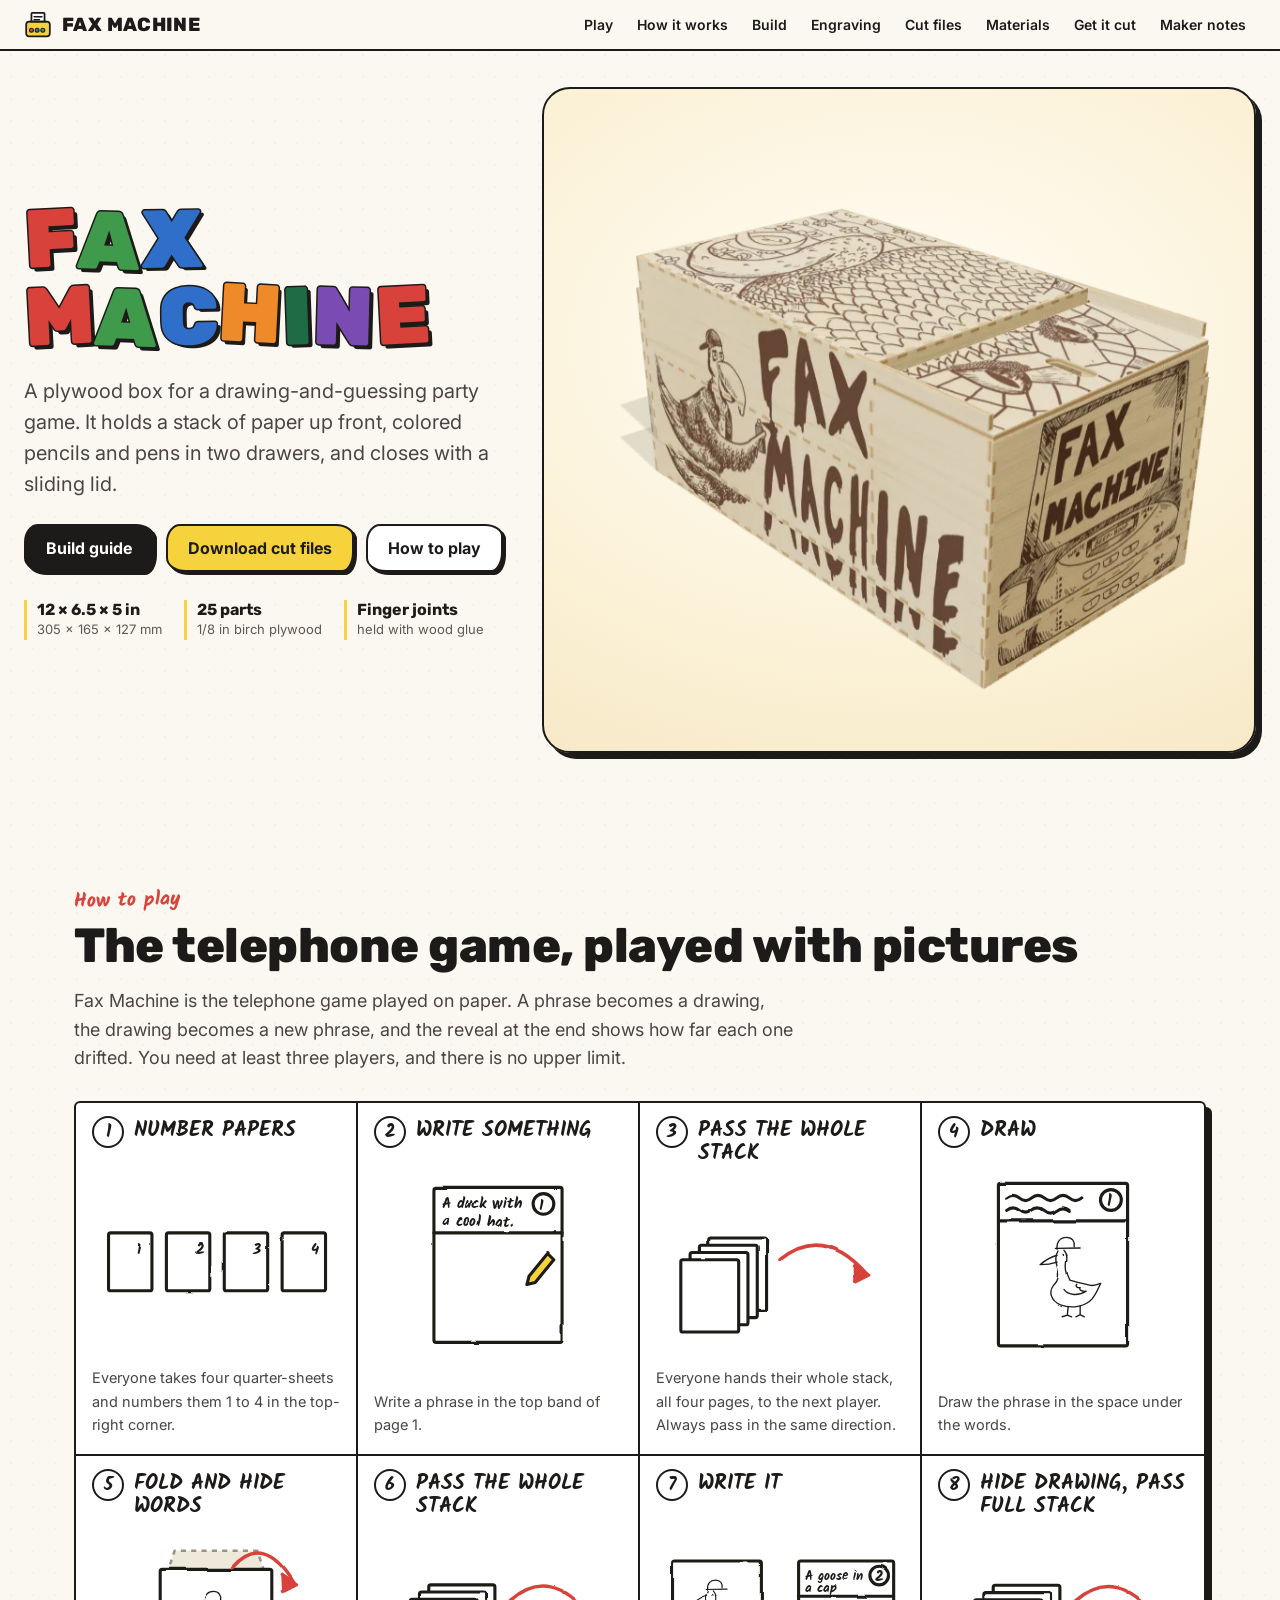
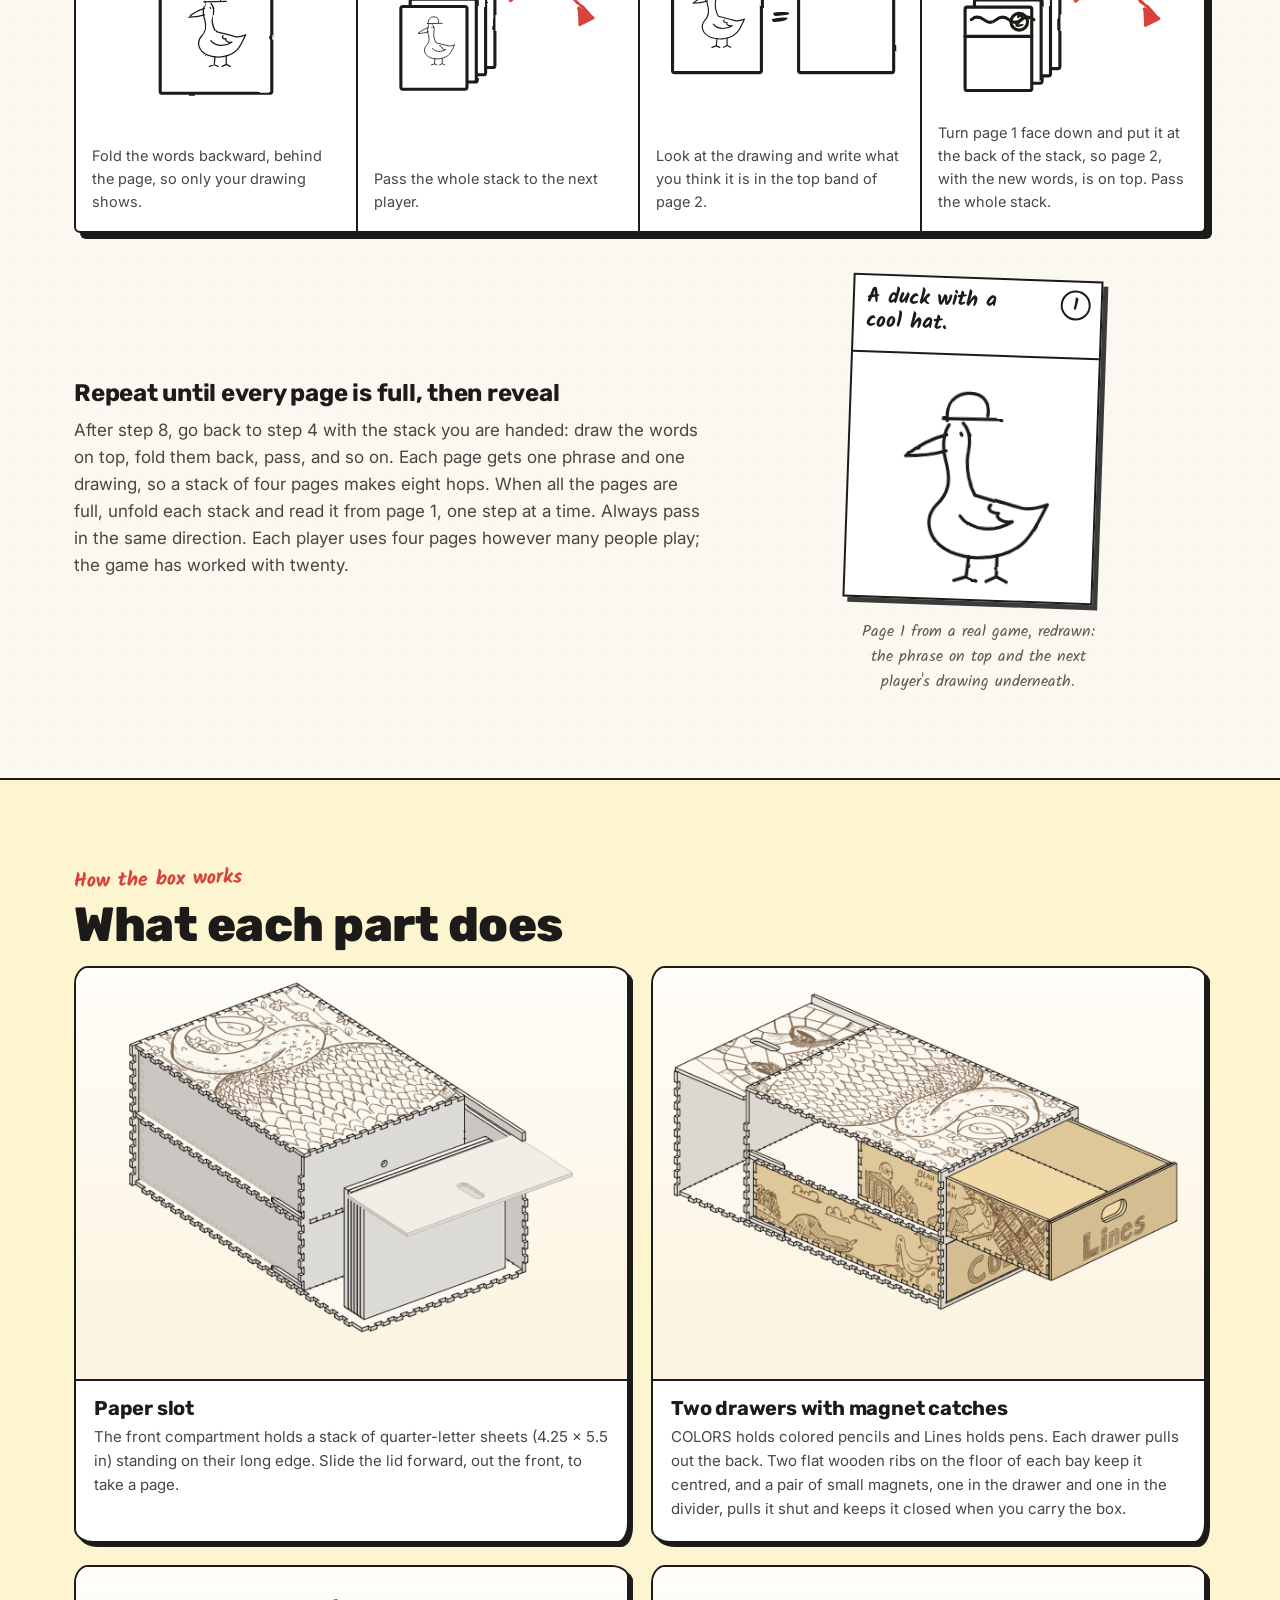
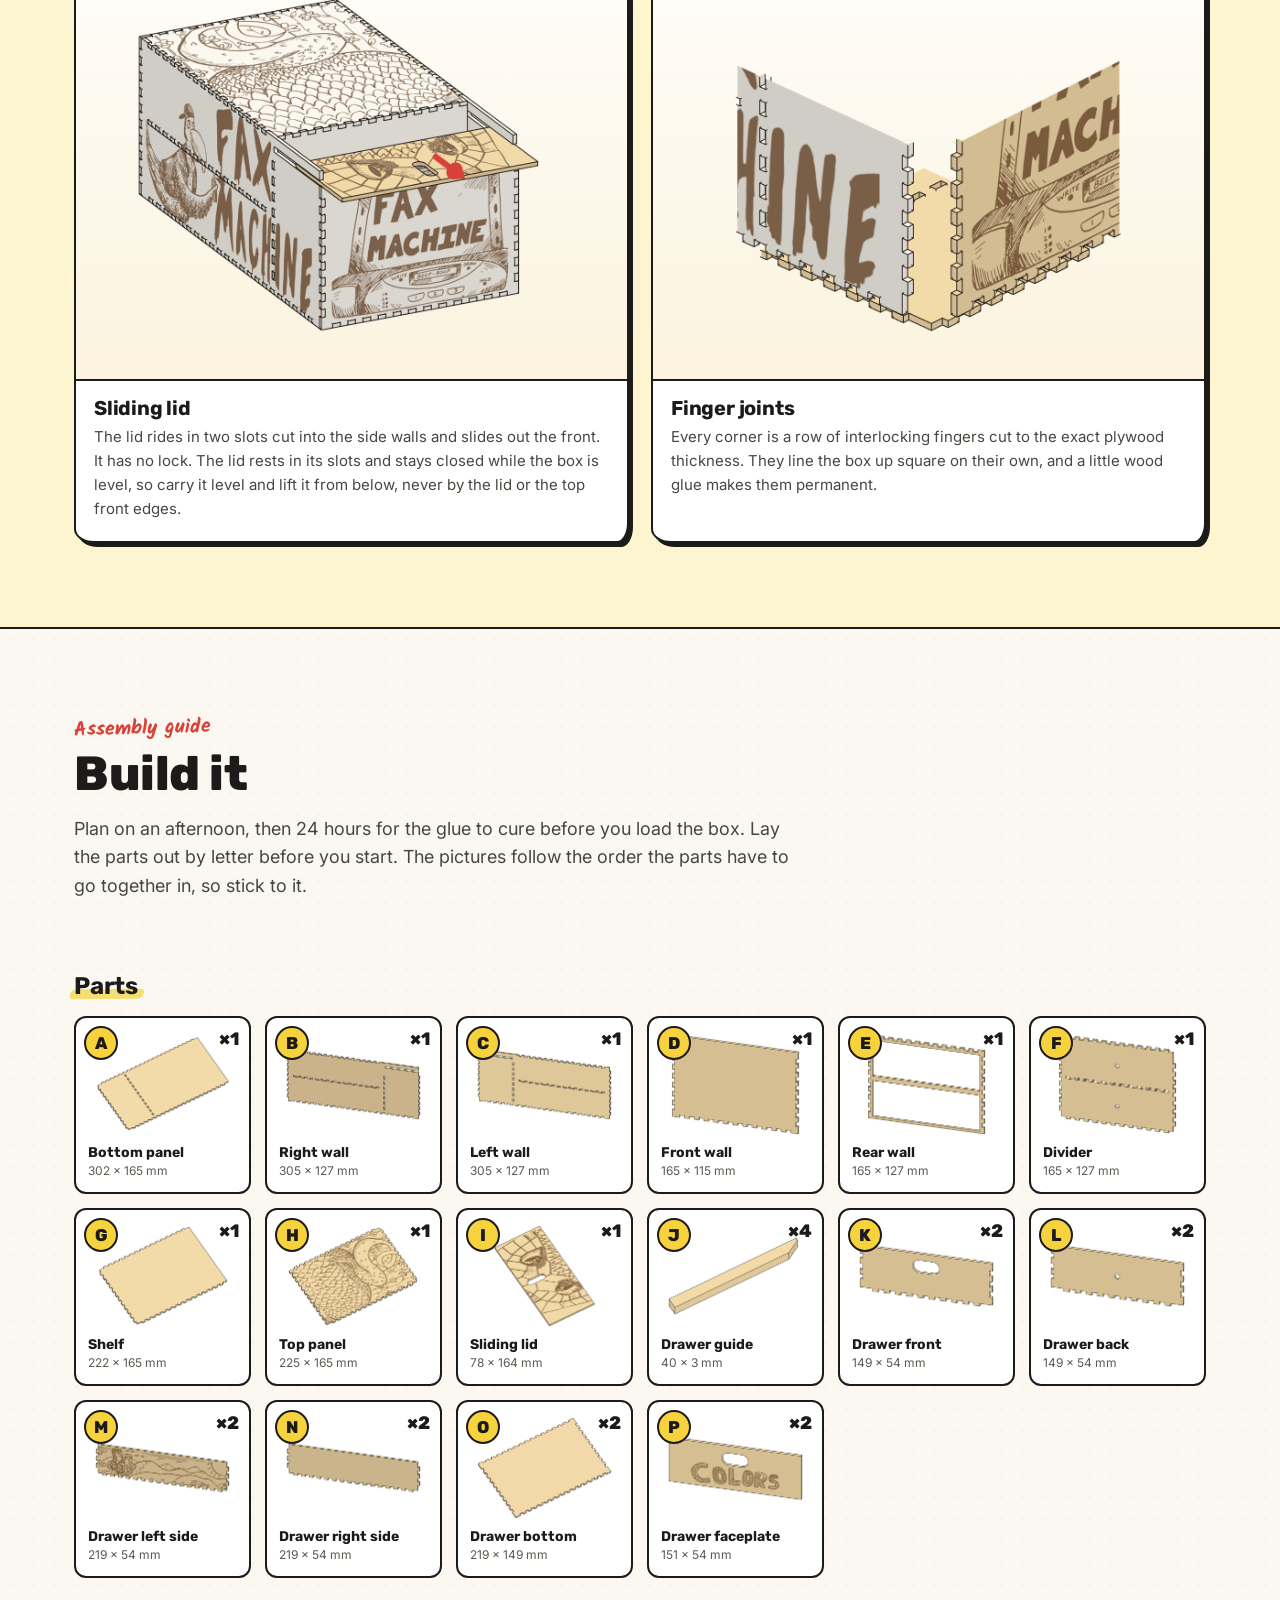
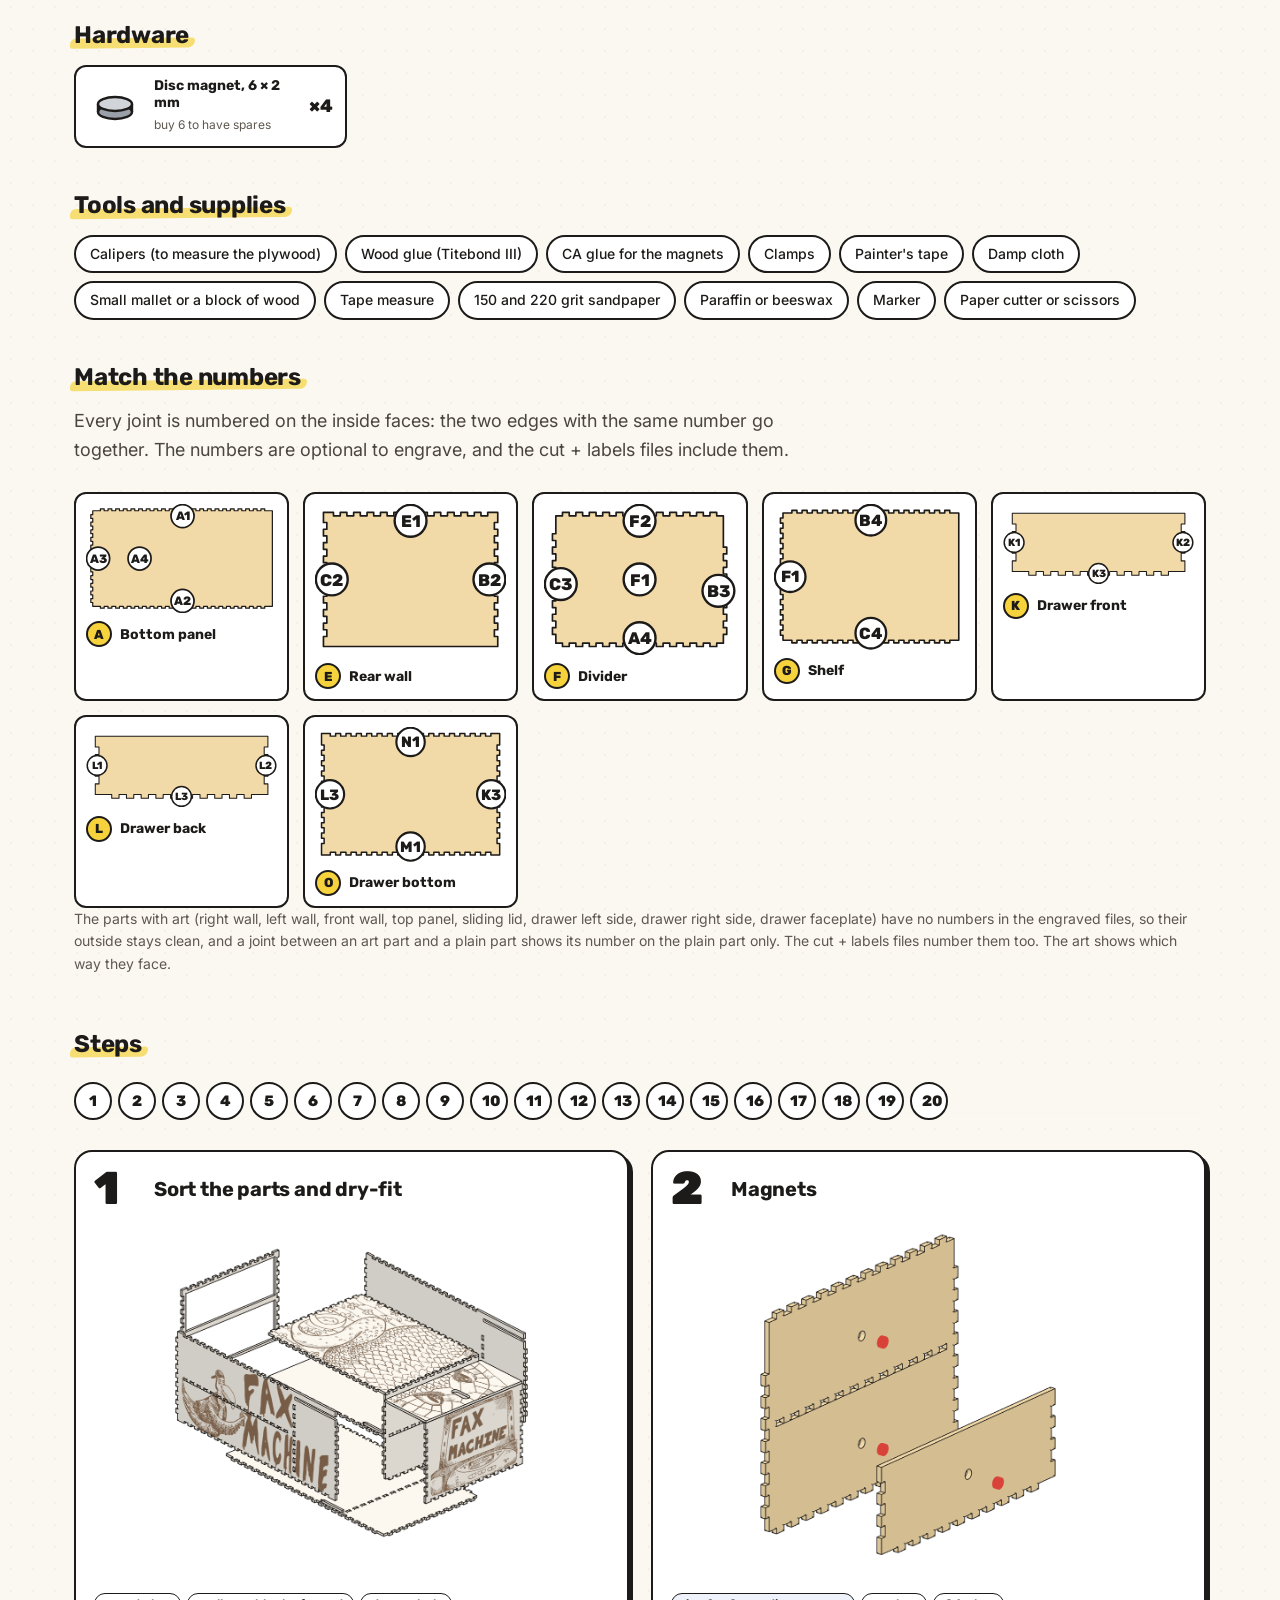
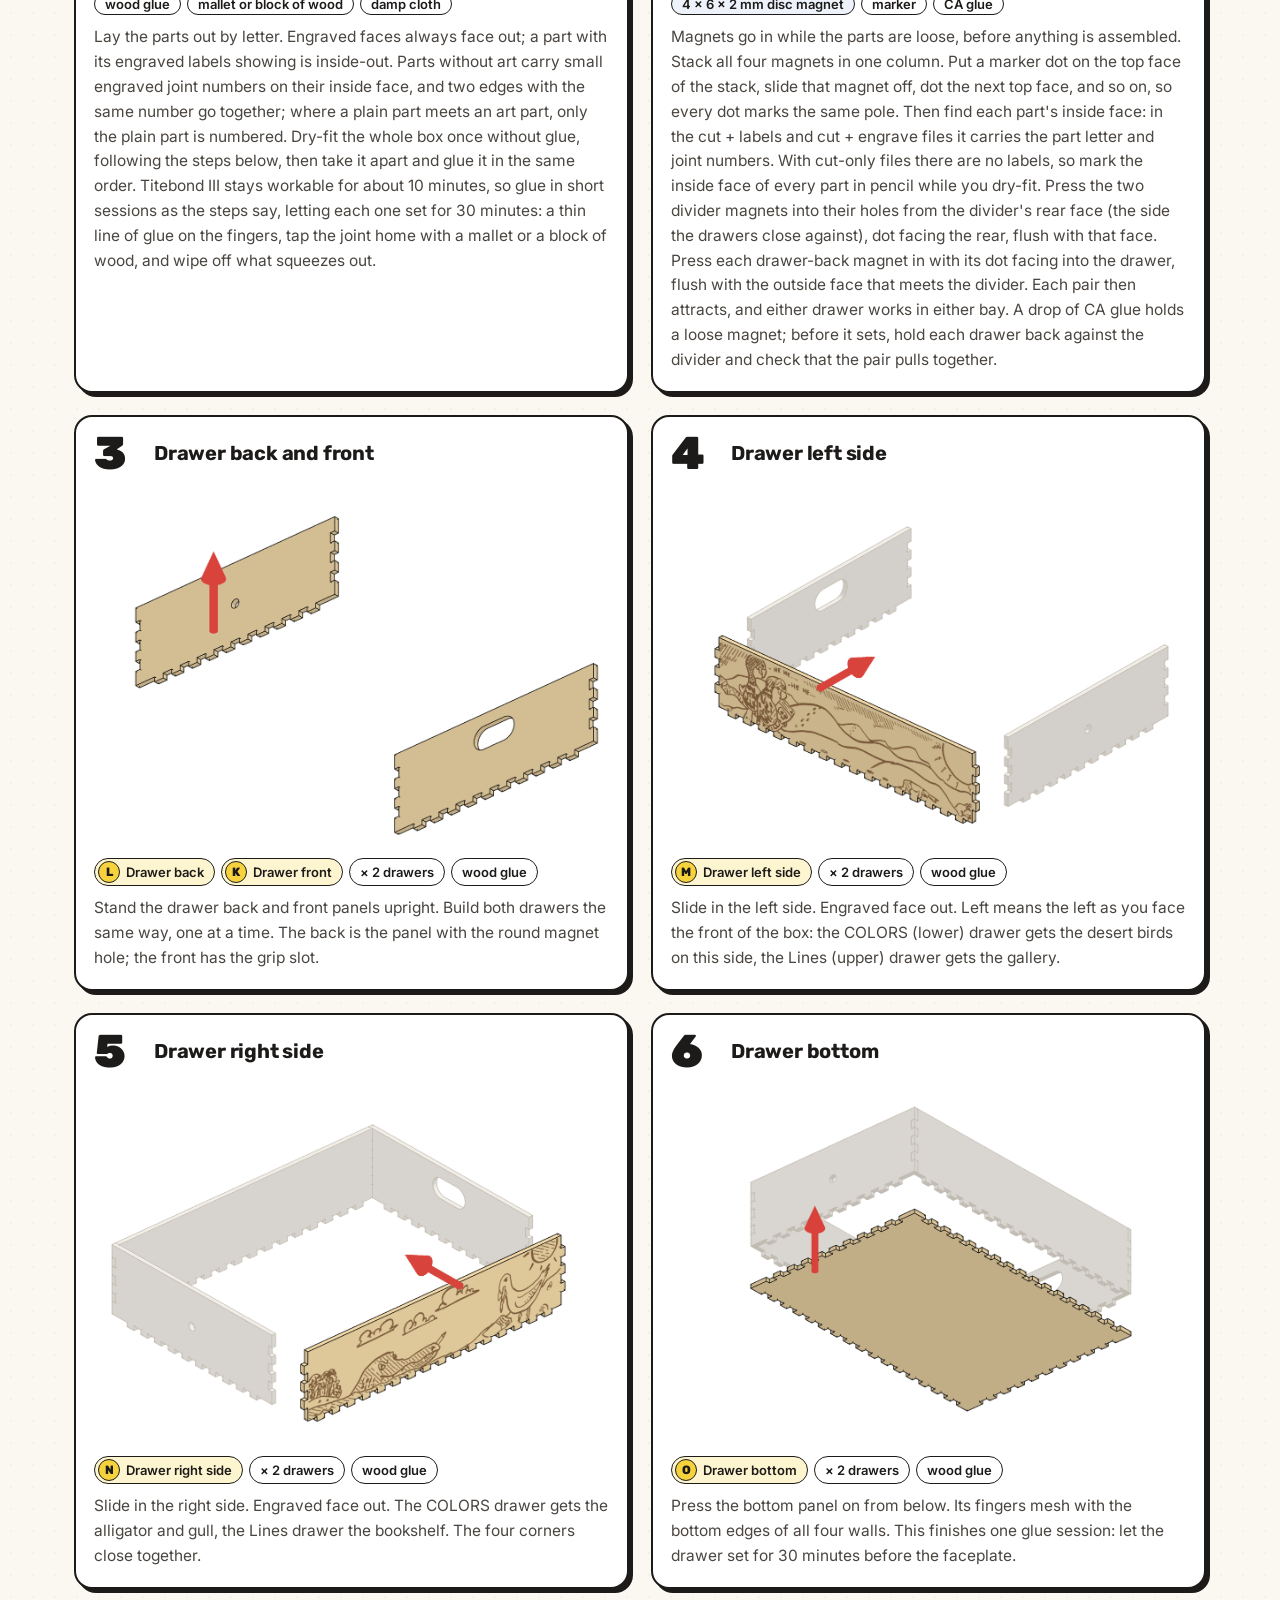
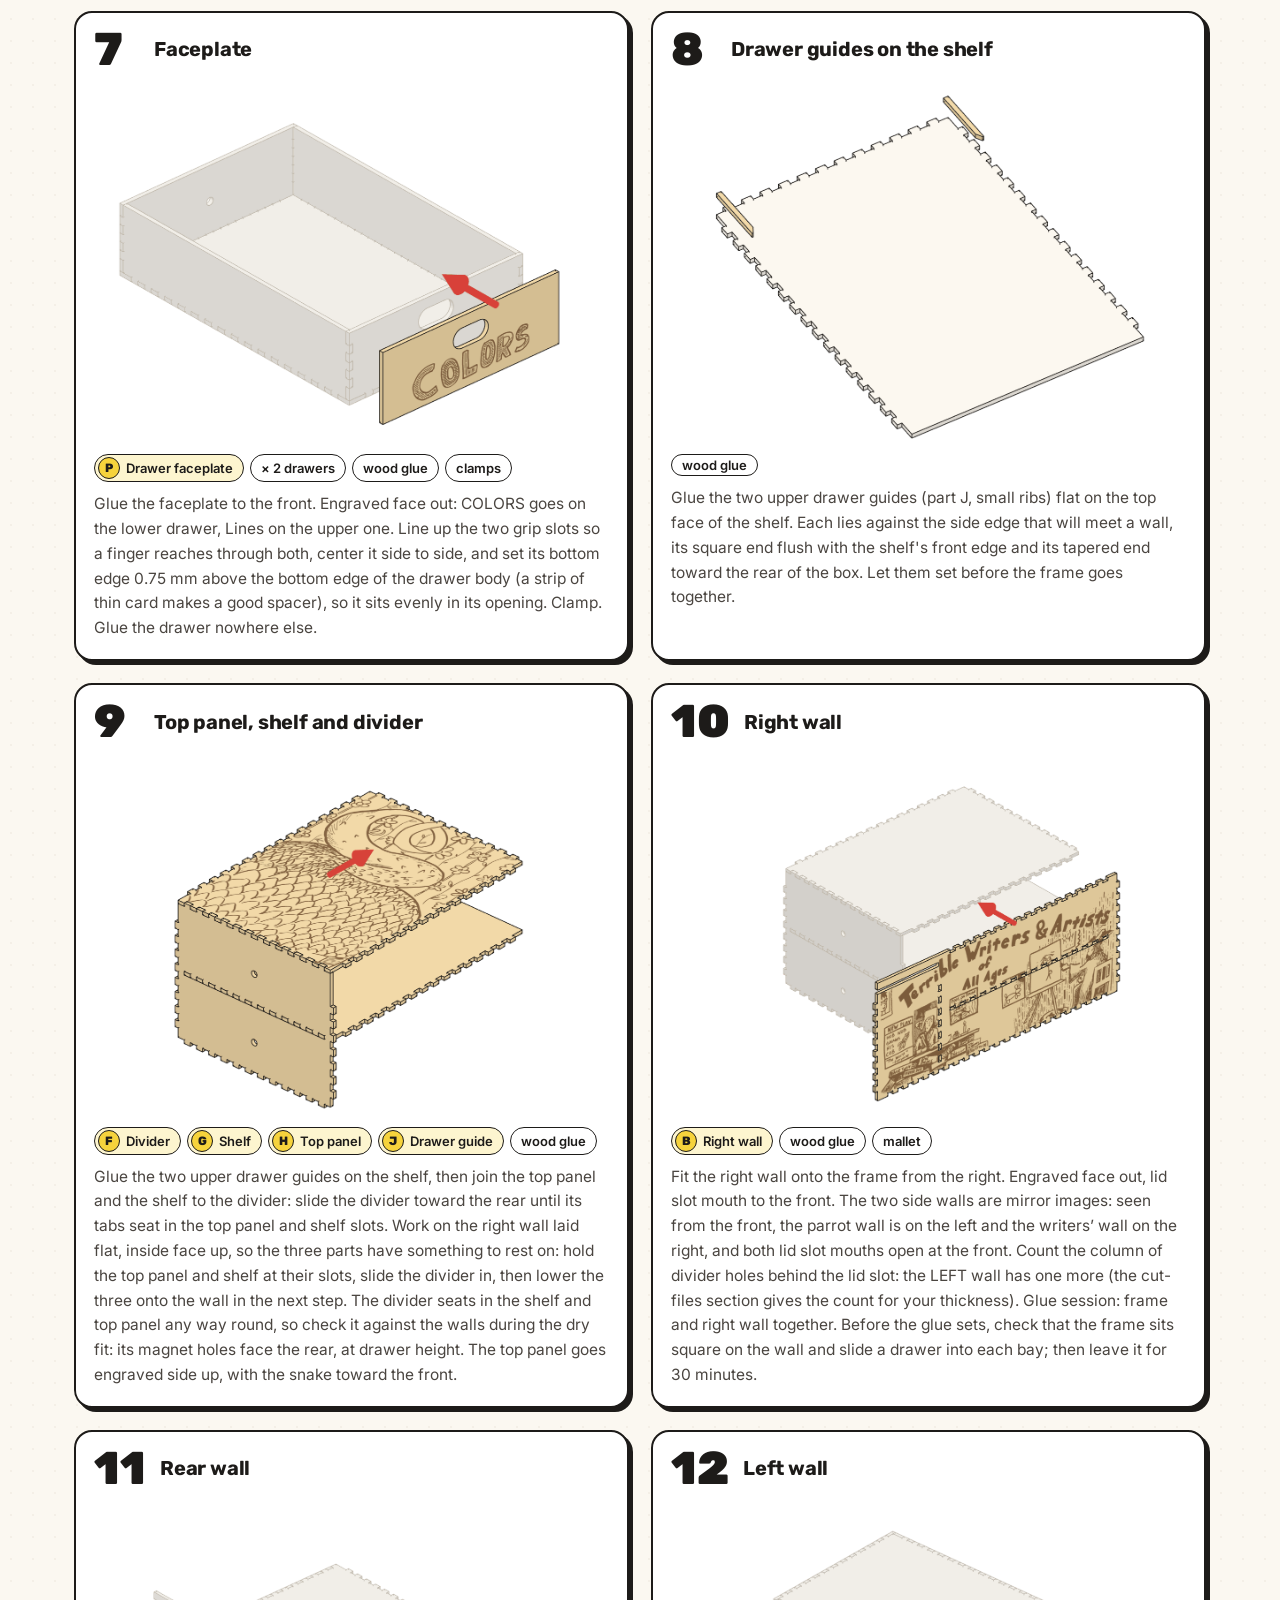
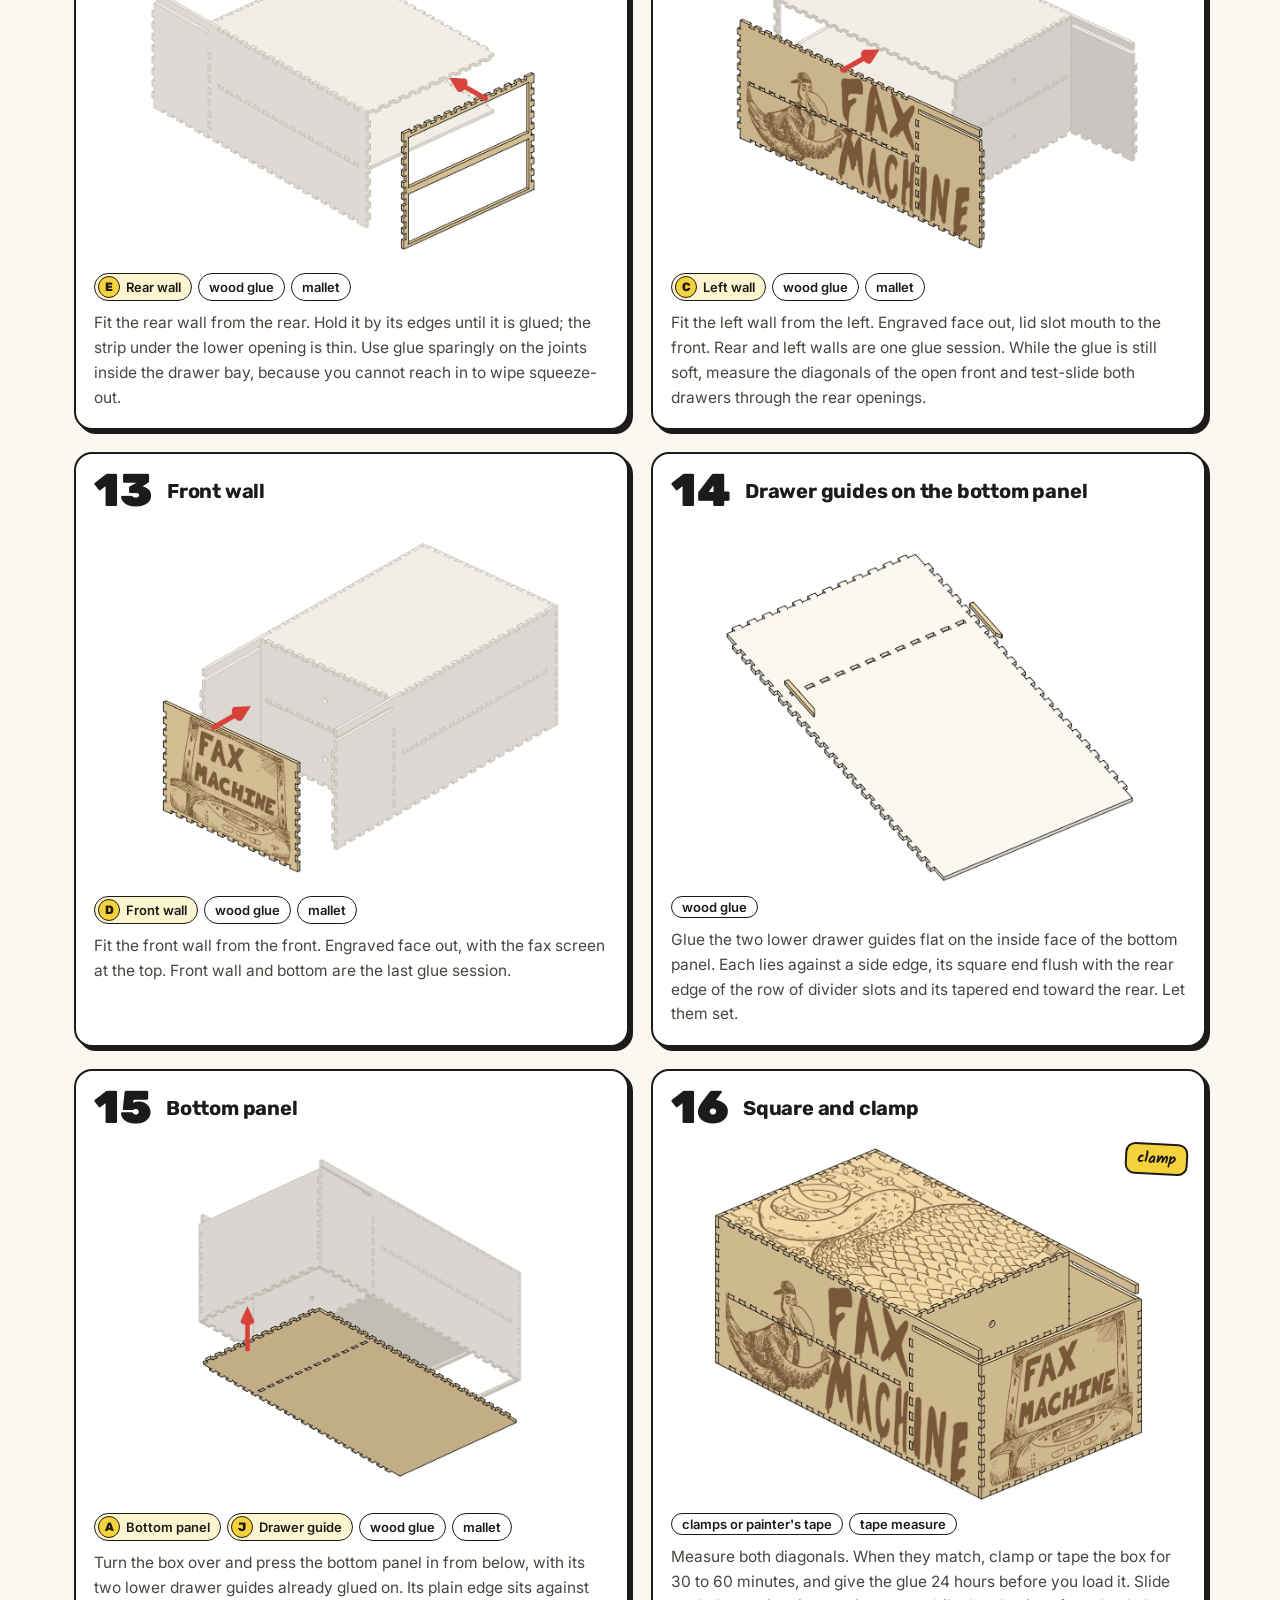
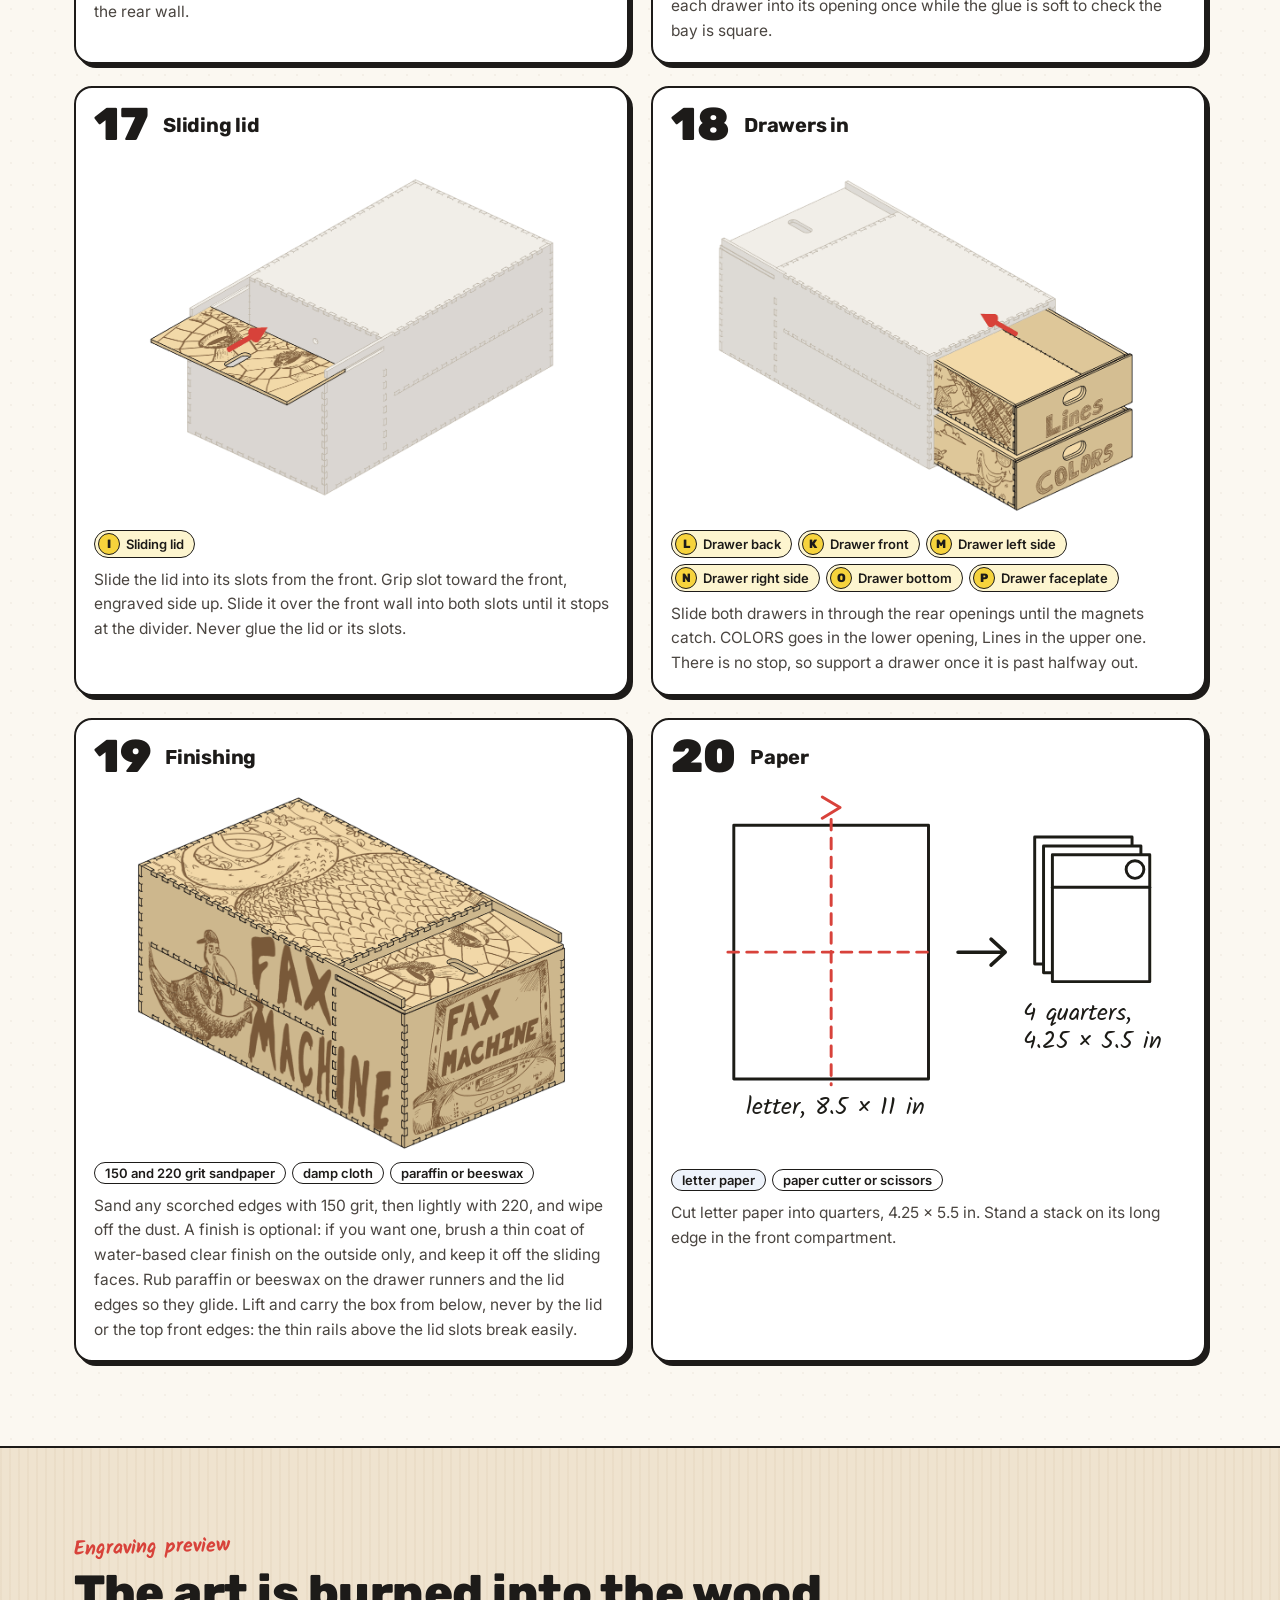
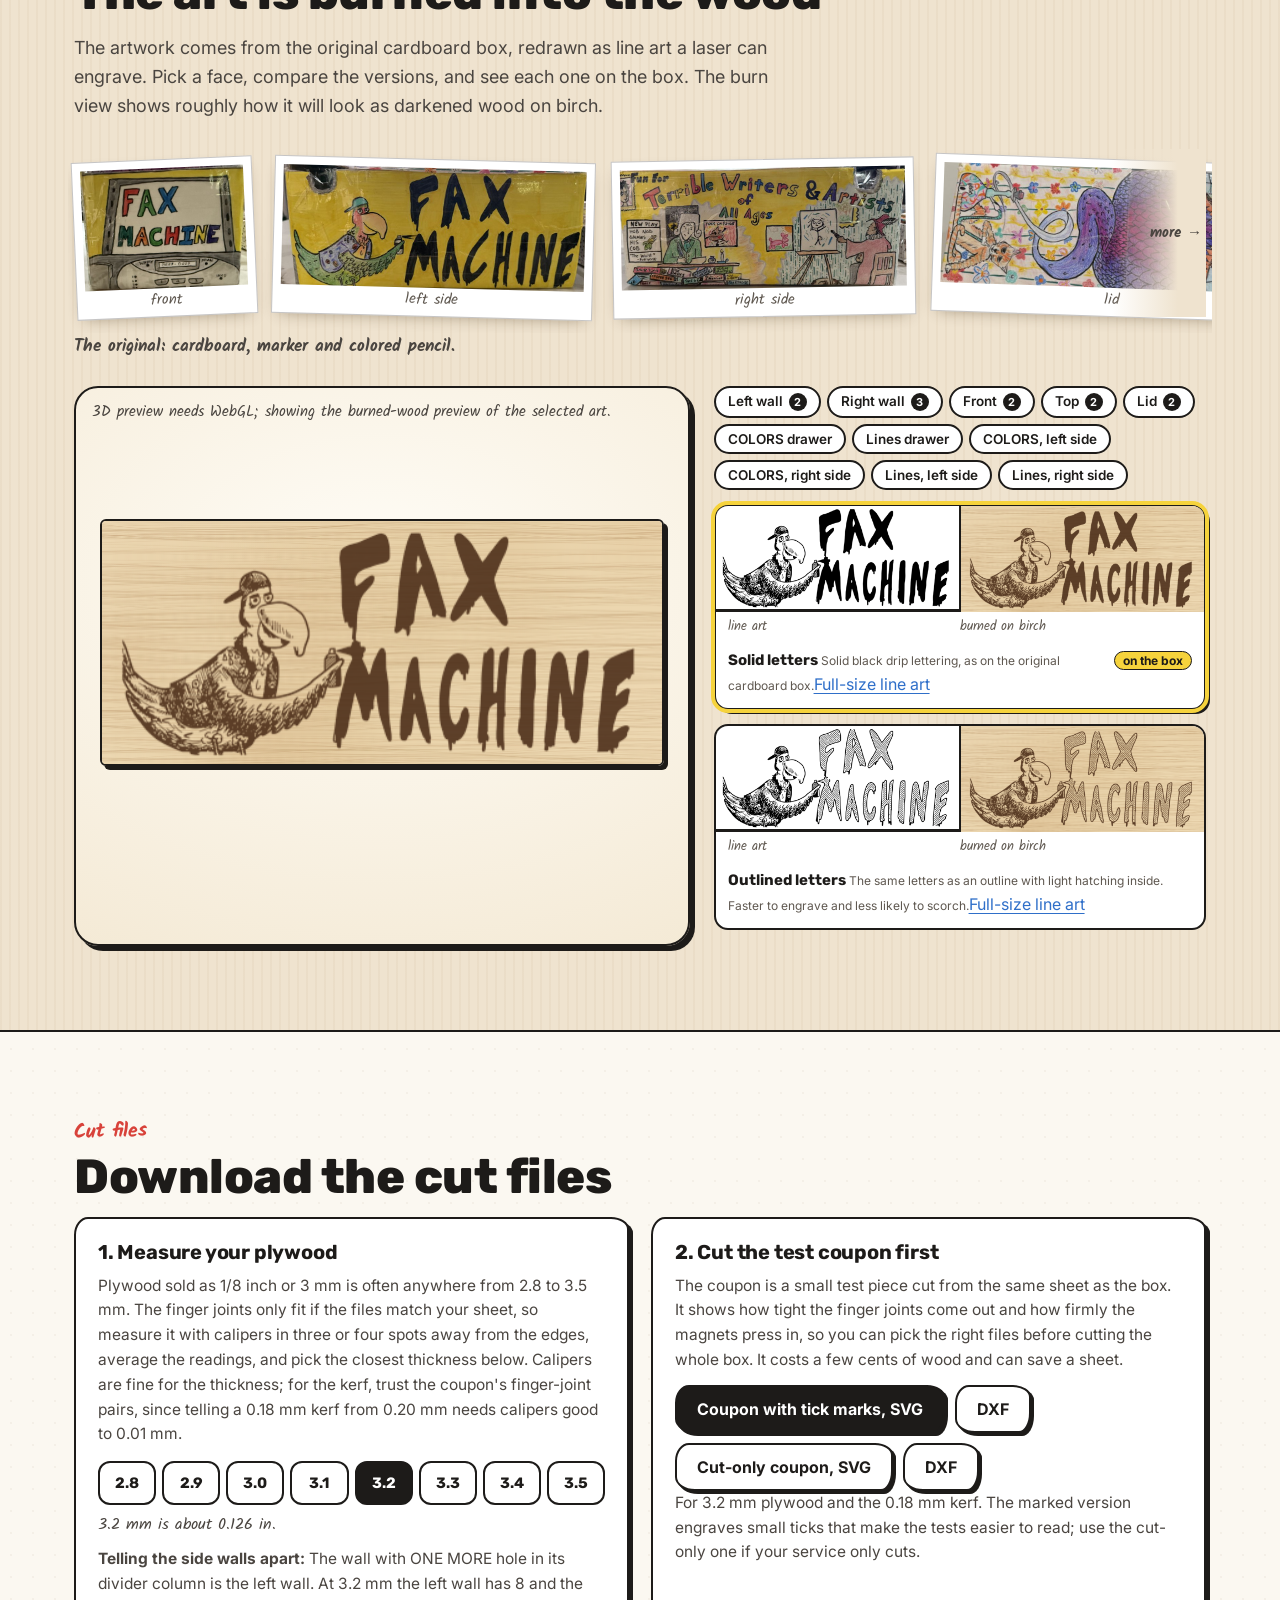
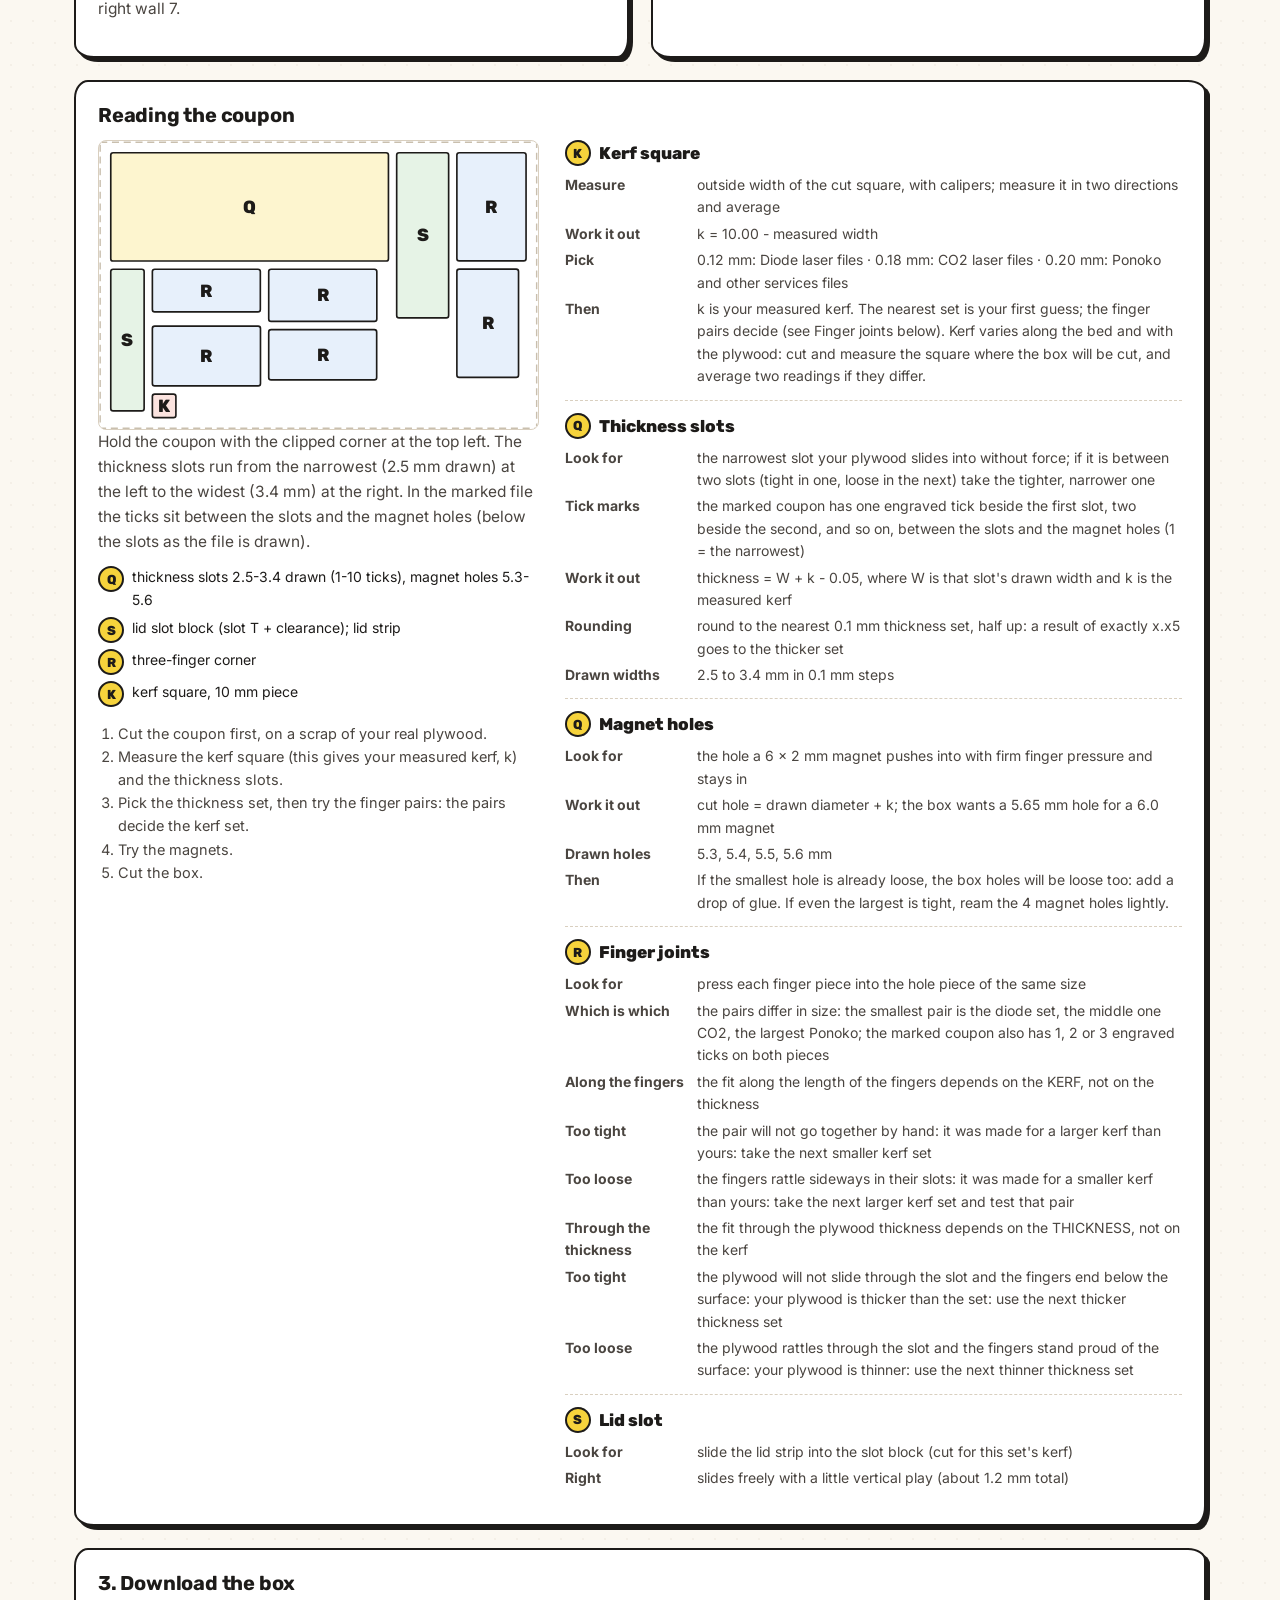
==== commit a82268f1: "site: merge final geometry/art; flat-rib drawer guides as their own steps (shelf before frame, botto" ====
--- a/site/index.html
+++ b/site/index.html
@@ -27,24 +27,24 @@
 <link rel="preconnect" href="https://fonts.googleapis.com">
 <link rel="preconnect" href="https://fonts.gstatic.com" crossorigin>
 <link href="https://fonts.googleapis.com/css2?family=Rubik:wght@500;700;800;900&family=Kalam:wght@400;700&family=Inter:wght@400;500;600;700&display=swap" rel="stylesheet">
-<link rel="stylesheet" href="css/site.css?v=8f7c11e8bc">
+<link rel="stylesheet" href="css/site.css?v=64b8c91f54">
 <script type="importmap">
 {
  "imports": {
   "three": "./vendor/three/build/three.module.min.js",
   "three/addons/": "./vendor/three/examples/jsm/",
-  "./js/art2d.js": "./js/art2d.js?v=8f7c11e8bc",
-  "./js/box3d.js": "./js/box3d.js?v=8f7c11e8bc",
-  "./js/guide.js": "./js/guide.js?v=8f7c11e8bc",
-  "./js/laser.js": "./js/laser.js?v=8f7c11e8bc",
-  "./js/page.js": "./js/page.js?v=8f7c11e8bc",
-  "./js/render3d.js": "./js/render3d.js?v=8f7c11e8bc",
-  "./js/rules.js": "./js/rules.js?v=8f7c11e8bc",
-  "./js/version.js": "./js/version.js?v=8f7c11e8bc"
+  "./js/art2d.js": "./js/art2d.js?v=64b8c91f54",
+  "./js/box3d.js": "./js/box3d.js?v=64b8c91f54",
+  "./js/guide.js": "./js/guide.js?v=64b8c91f54",
+  "./js/laser.js": "./js/laser.js?v=64b8c91f54",
+  "./js/page.js": "./js/page.js?v=64b8c91f54",
+  "./js/render3d.js": "./js/render3d.js?v=64b8c91f54",
+  "./js/rules.js": "./js/rules.js?v=64b8c91f54",
+  "./js/version.js": "./js/version.js?v=64b8c91f54"
  }
 }
 </script>
-<script type="module" src="js/page.js?v=8f7c11e8bc"></script>
+<script type="module" src="js/page.js?v=64b8c91f54"></script>
 </head>
 <body>
 <svg width="0" height="0" style="position:absolute" aria-hidden="true">
@@ -190,7 +190,7 @@
         <canvas id="art-canvas" aria-label="3D box showing the selected engraving"></canvas>
         <div class="art-still" id="art-still" aria-hidden="true"></div>
         <p class="art-stage-note" id="art-stage-note" hidden>3D preview needs WebGL; showing the burned-wood preview of the selected art.</p>
-        <div class="seg" role="group" aria-label="Preview style">
+        <div class="seg stage-bar" role="group" aria-label="Preview style">
           <button type="button" class="segbtn on" data-mode="burn" aria-pressed="true">Burned wood</button>
           <button type="button" class="segbtn" data-mode="ink" aria-pressed="false">Ink on paper</button>
         </div>
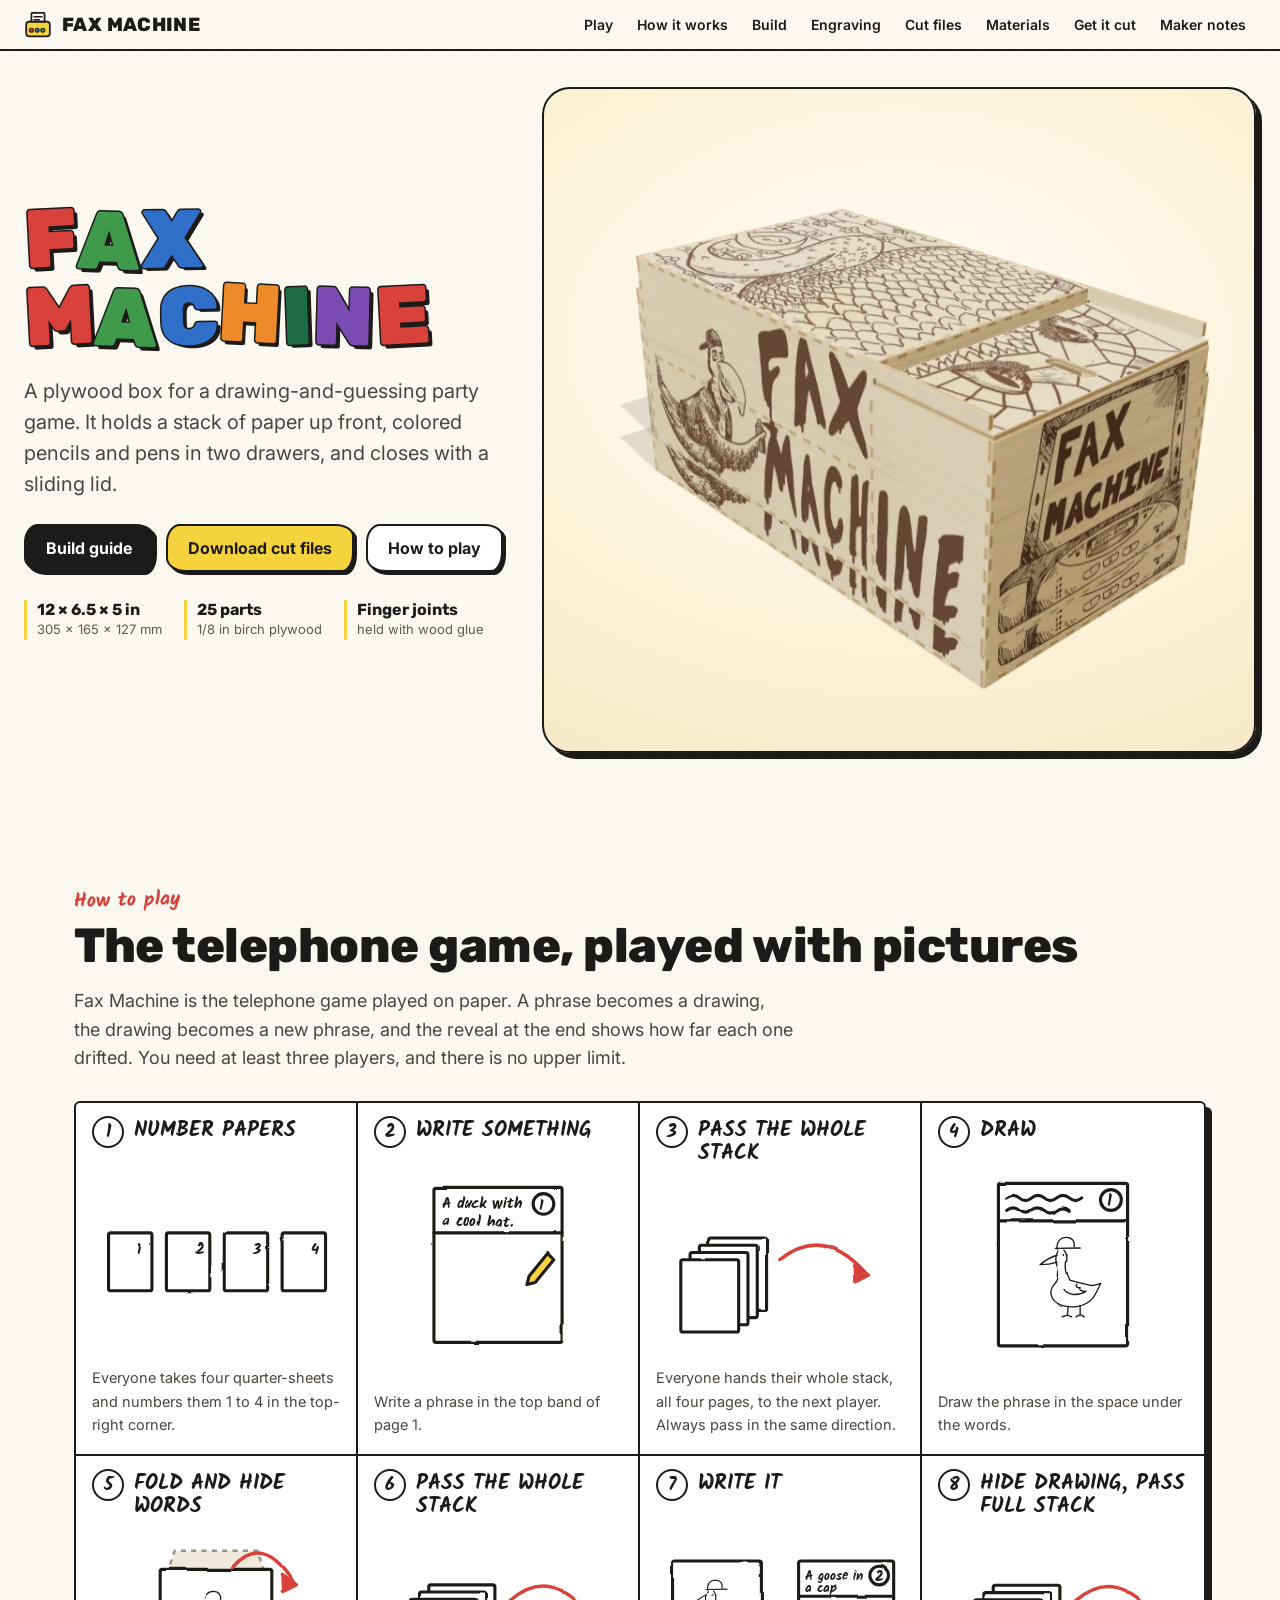
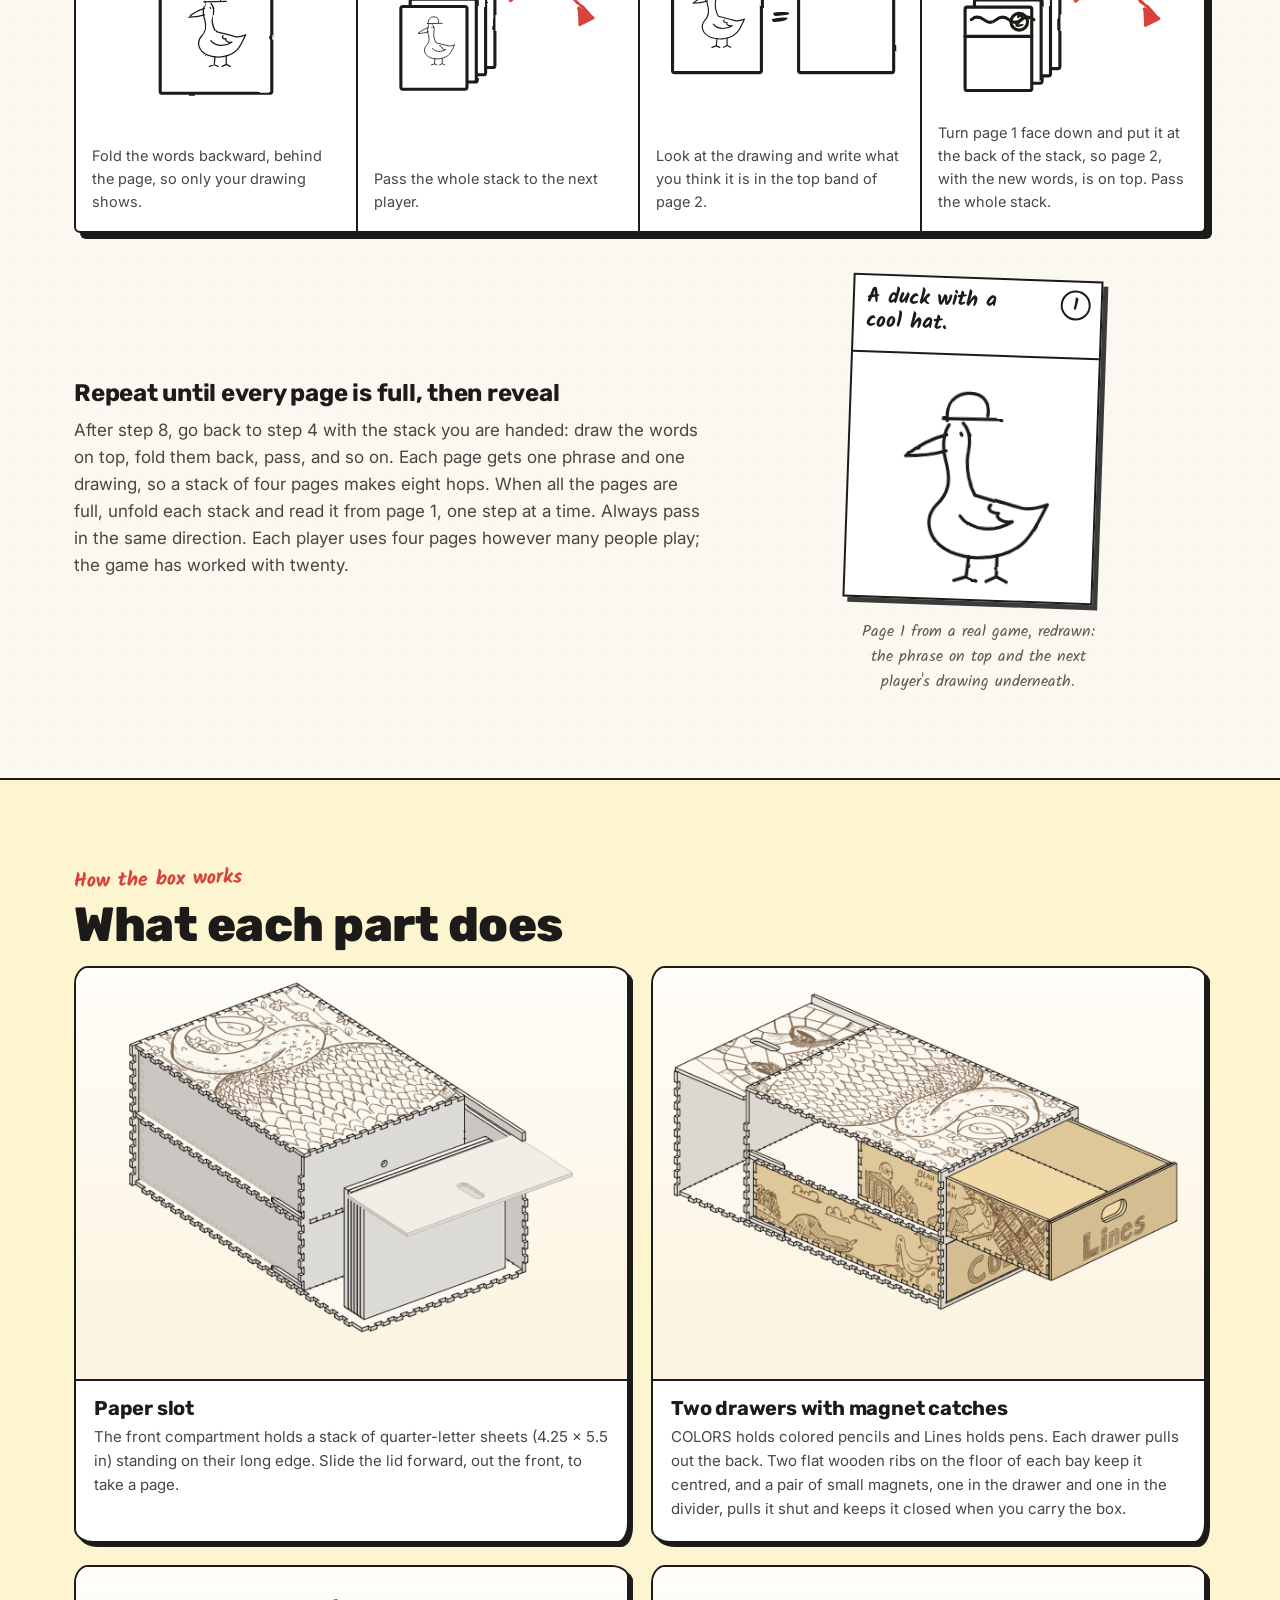
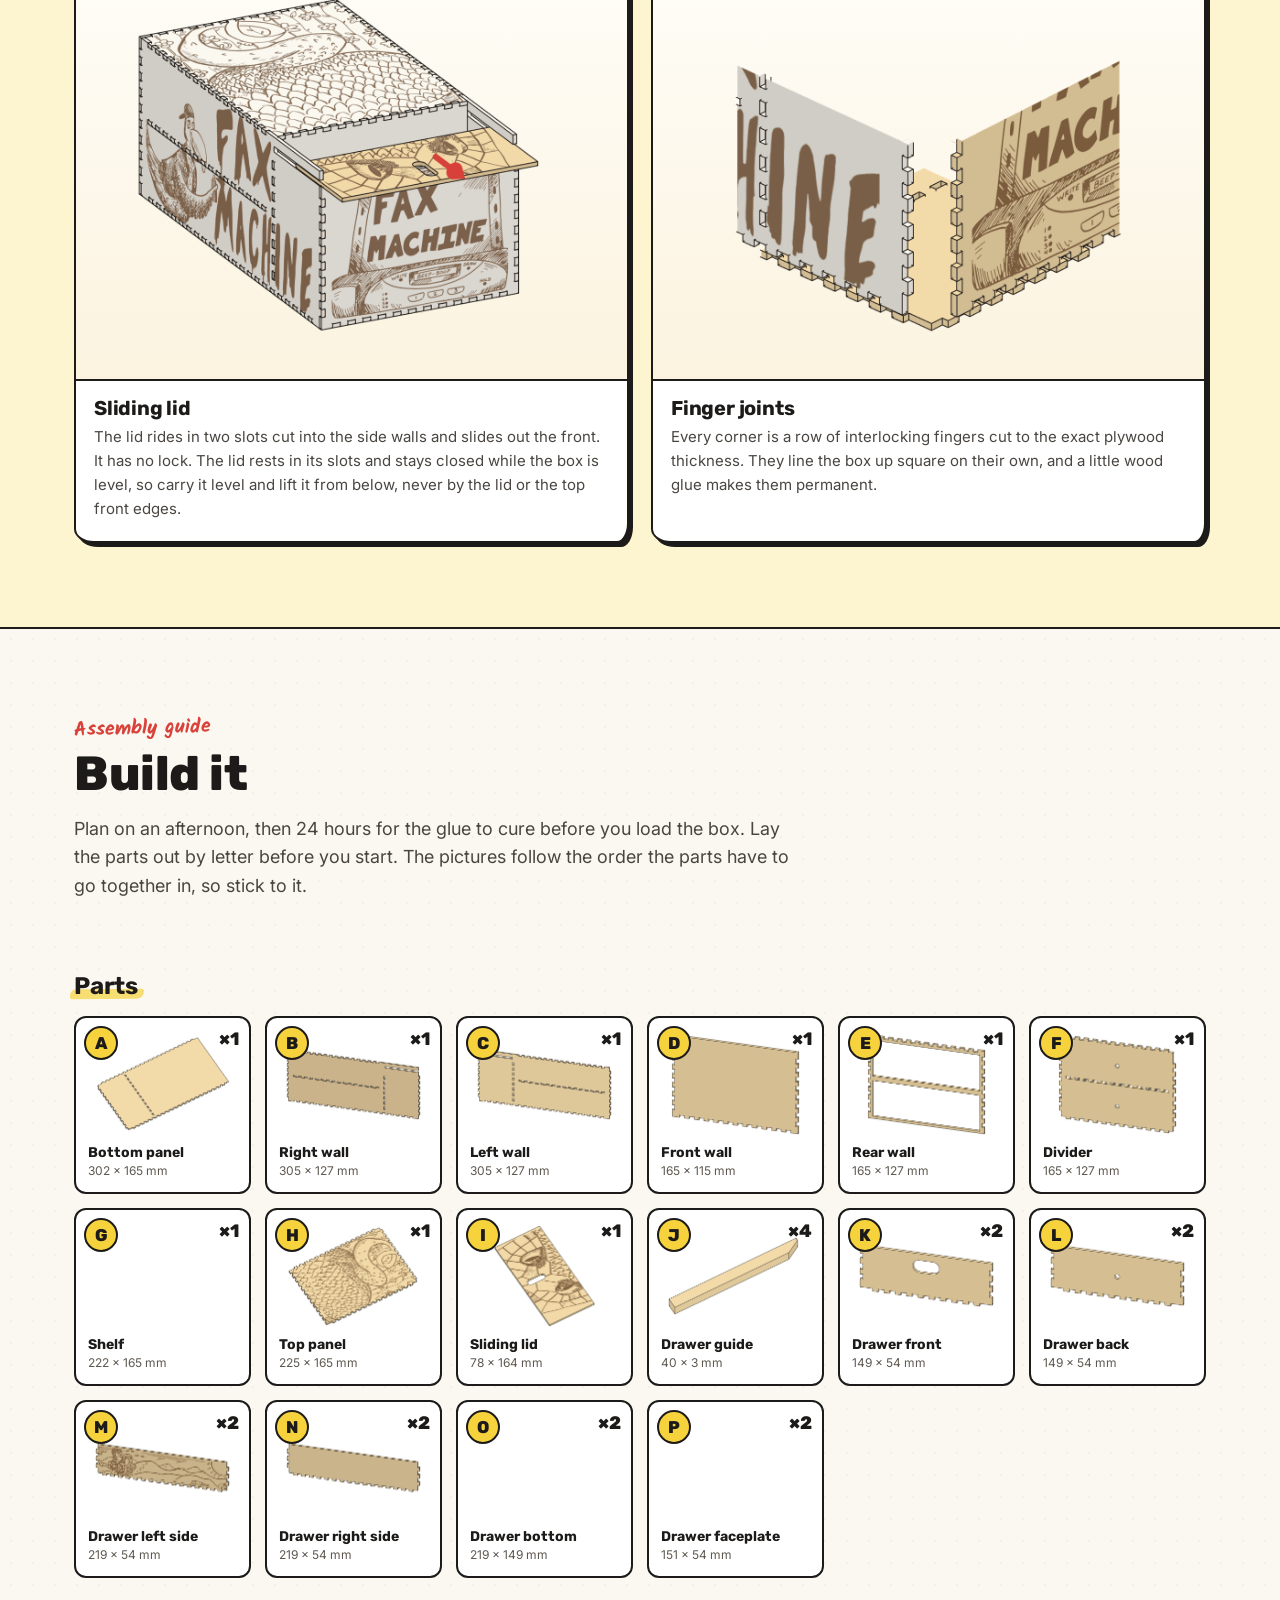
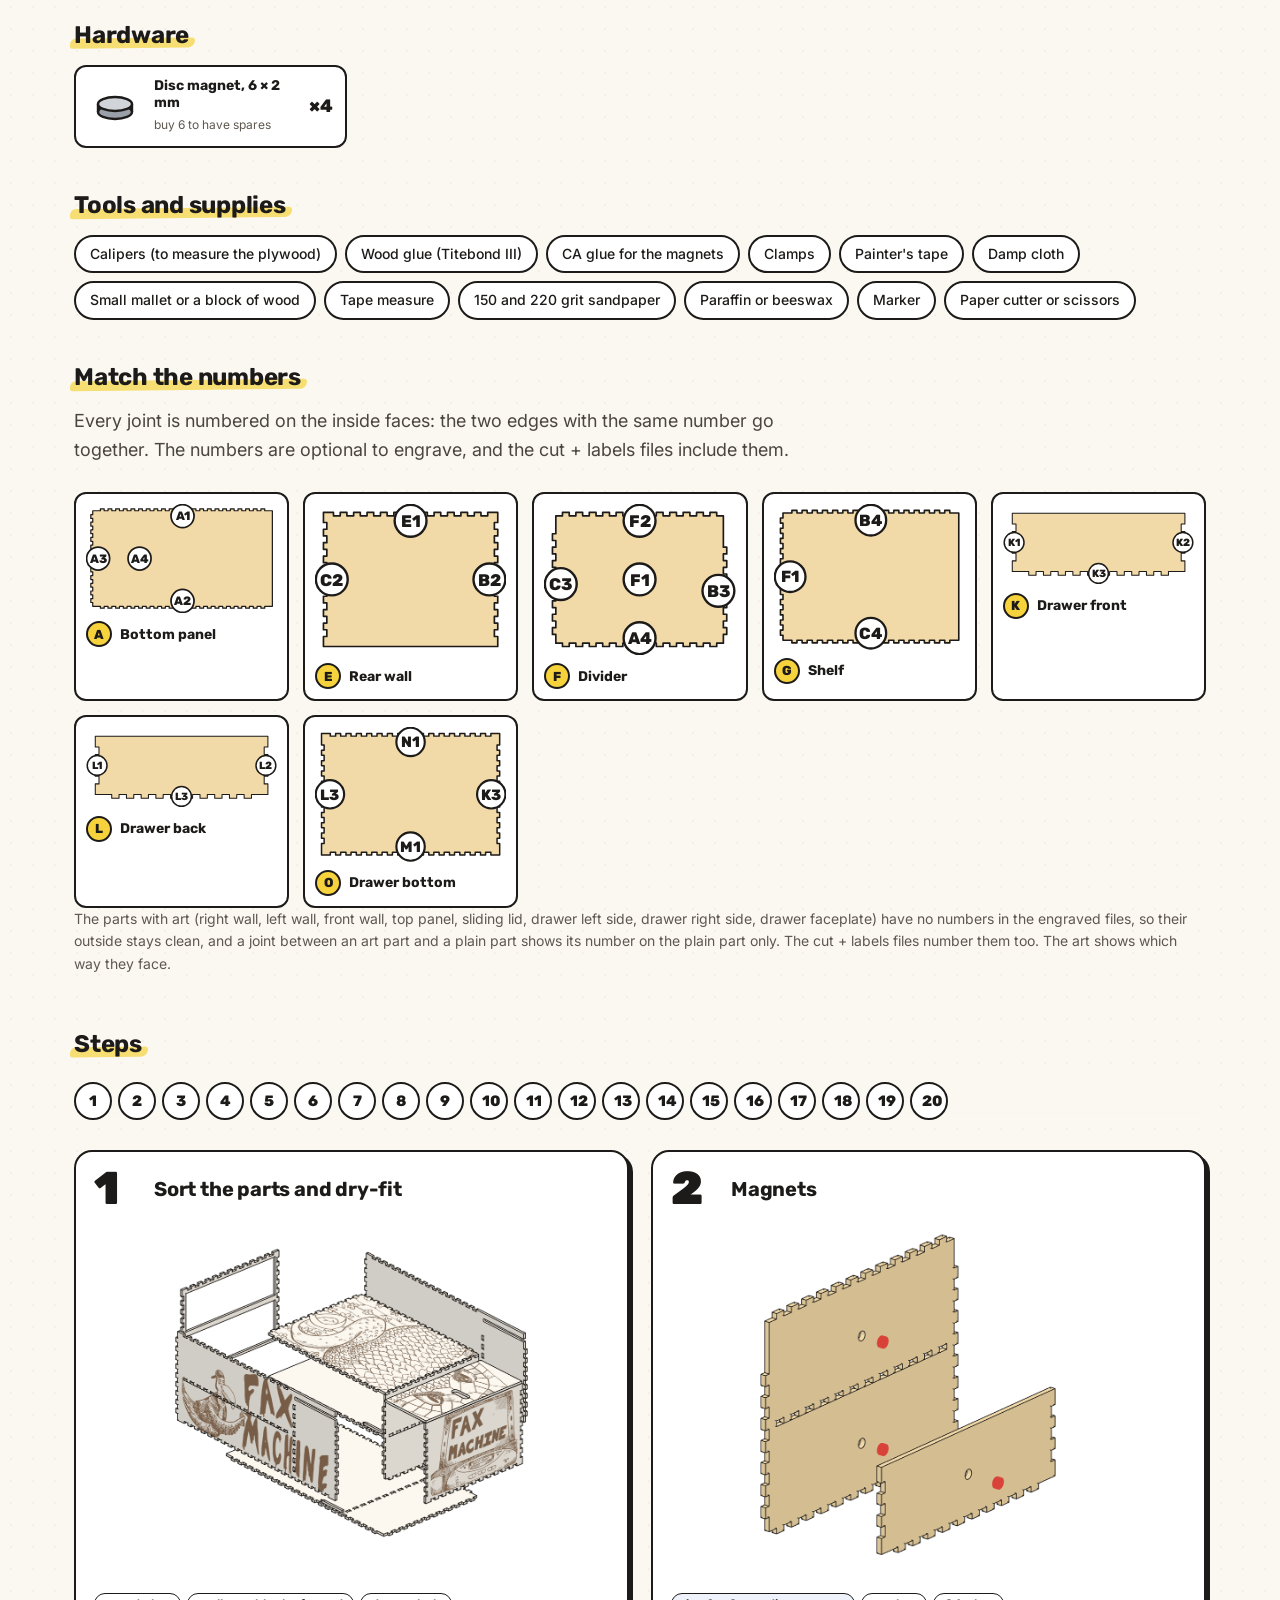
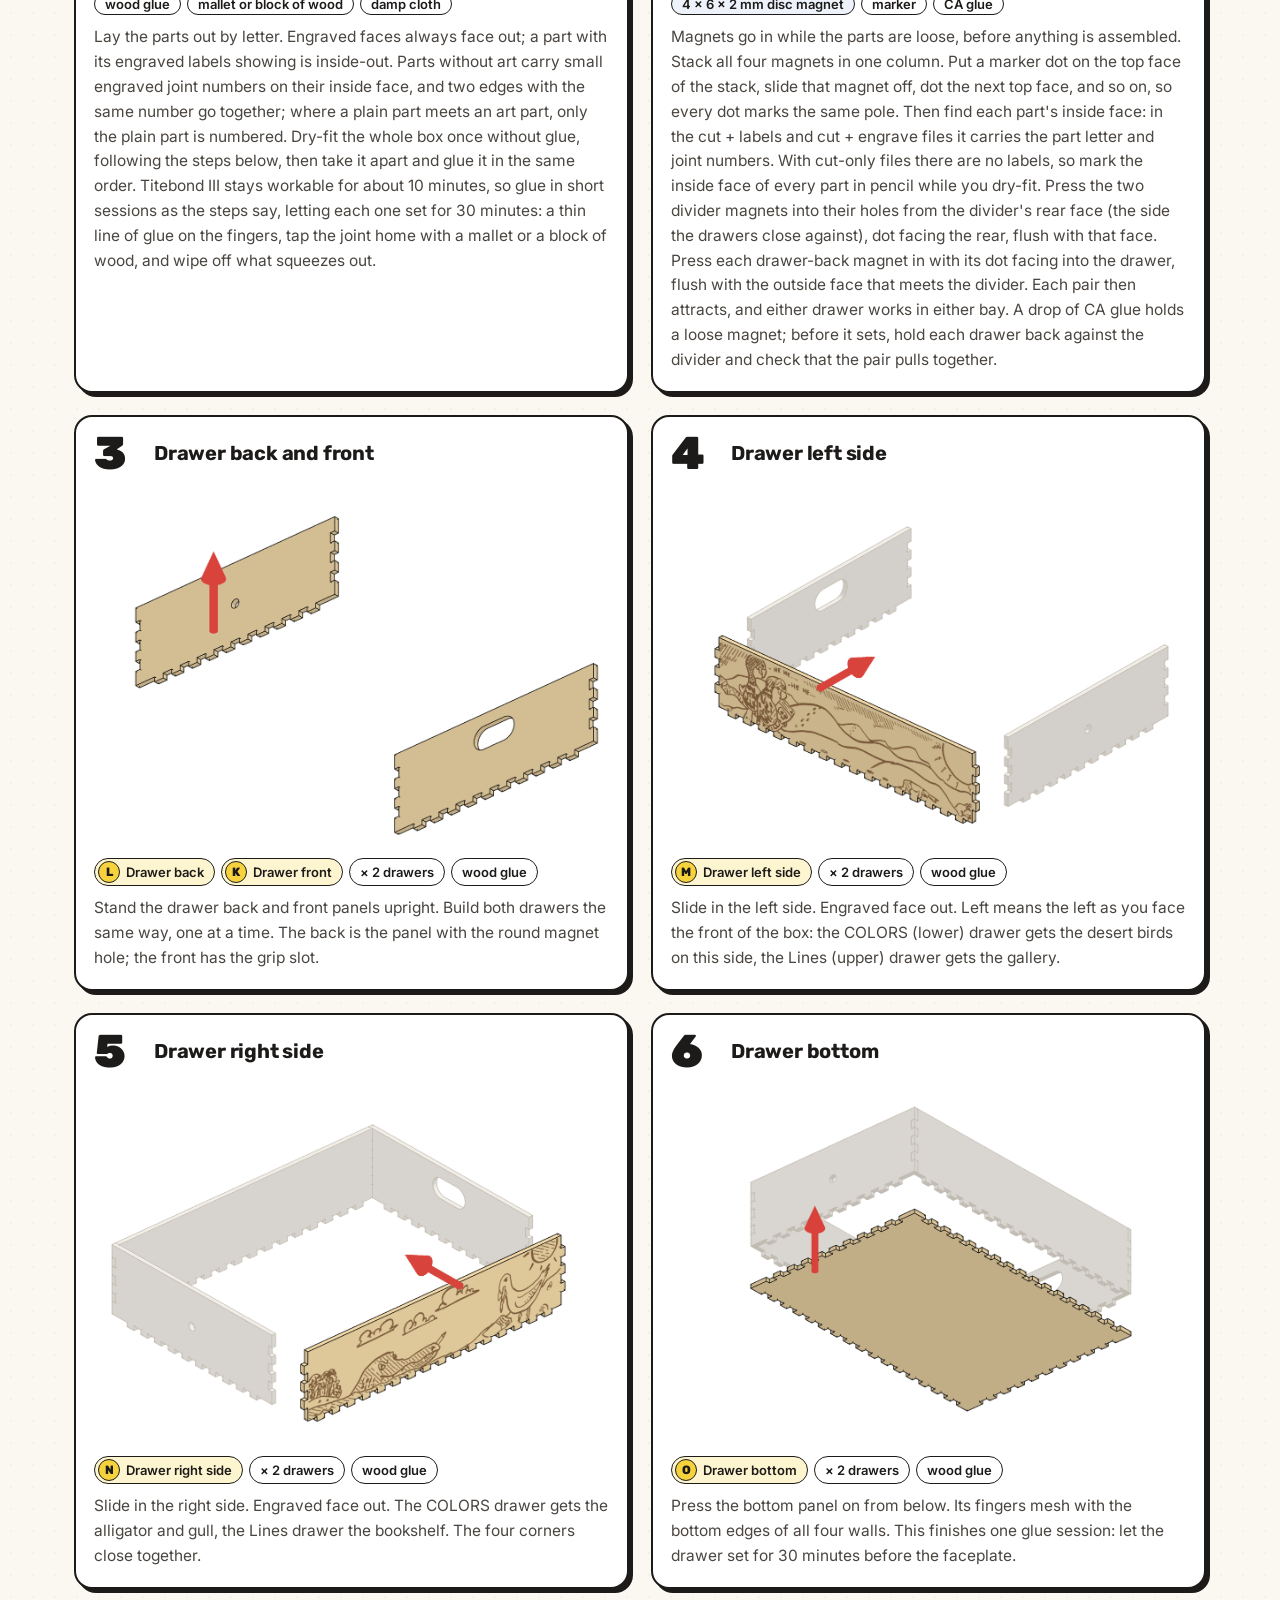
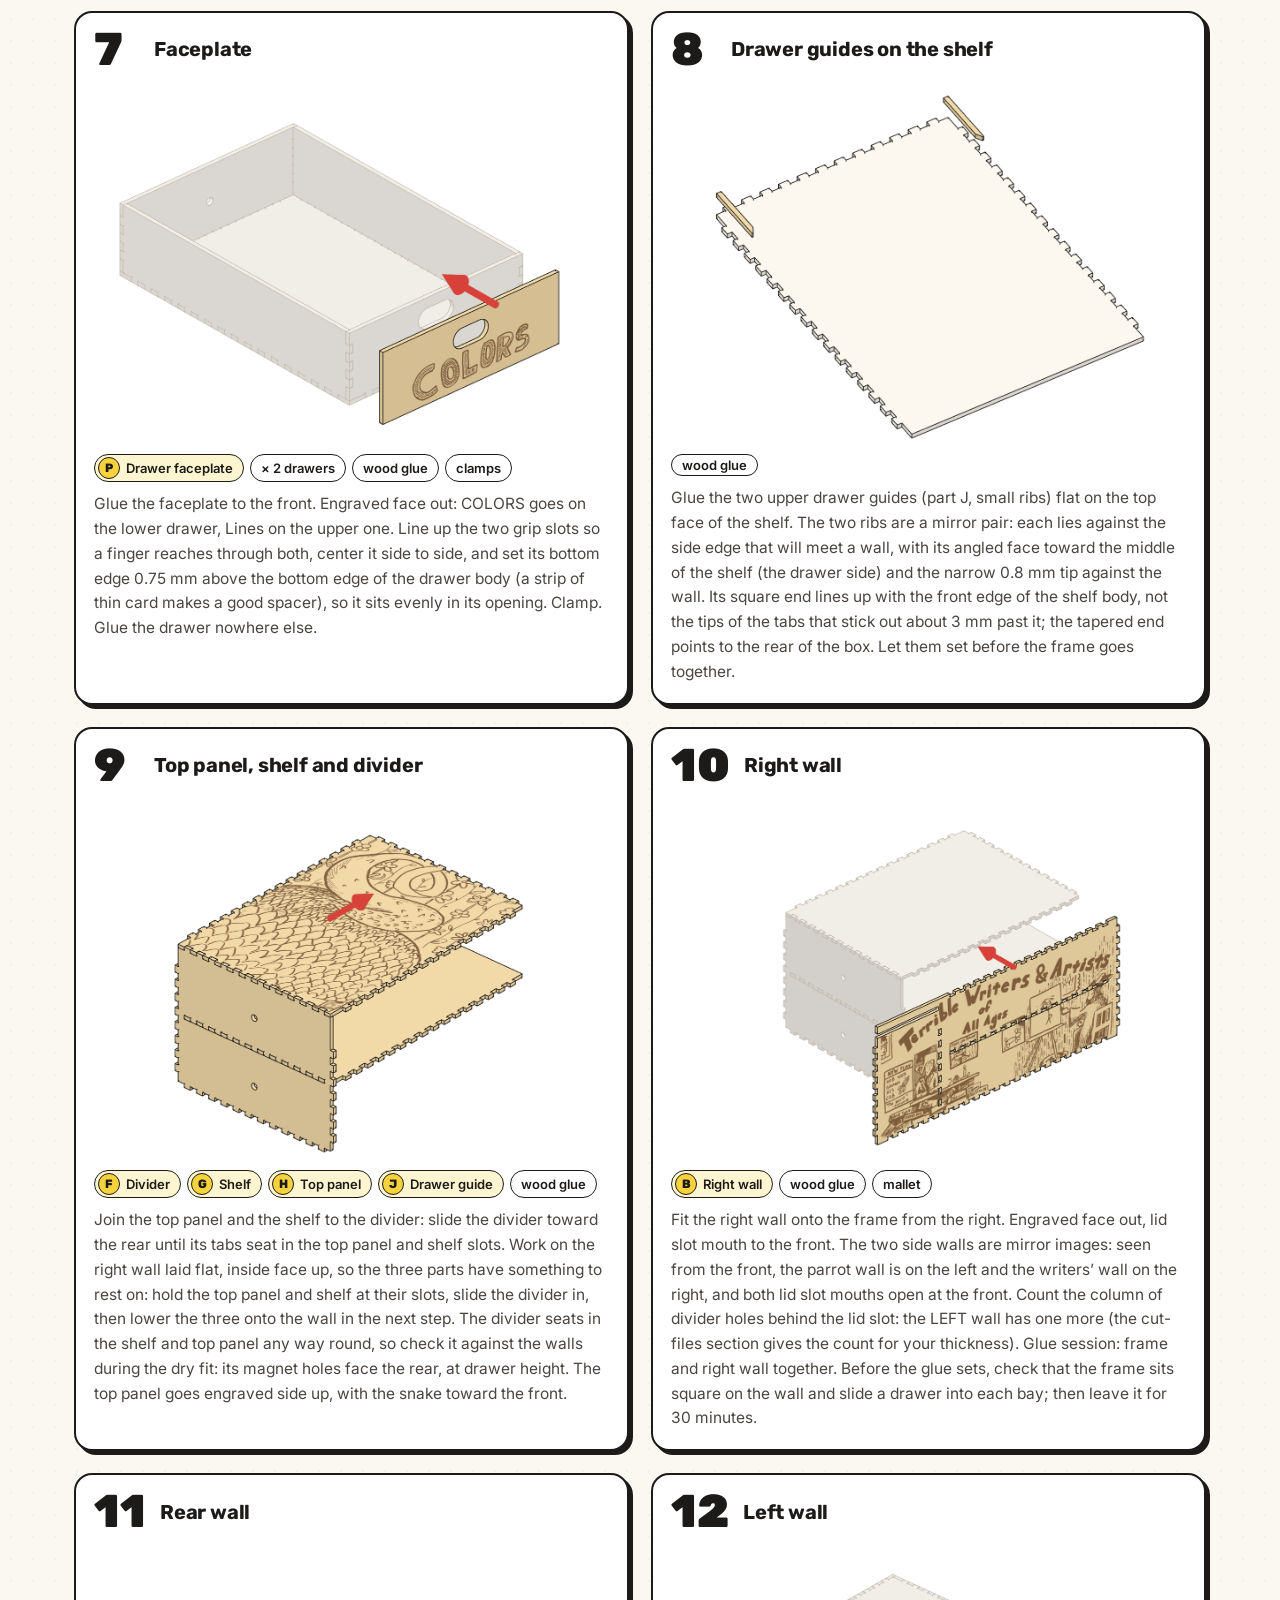
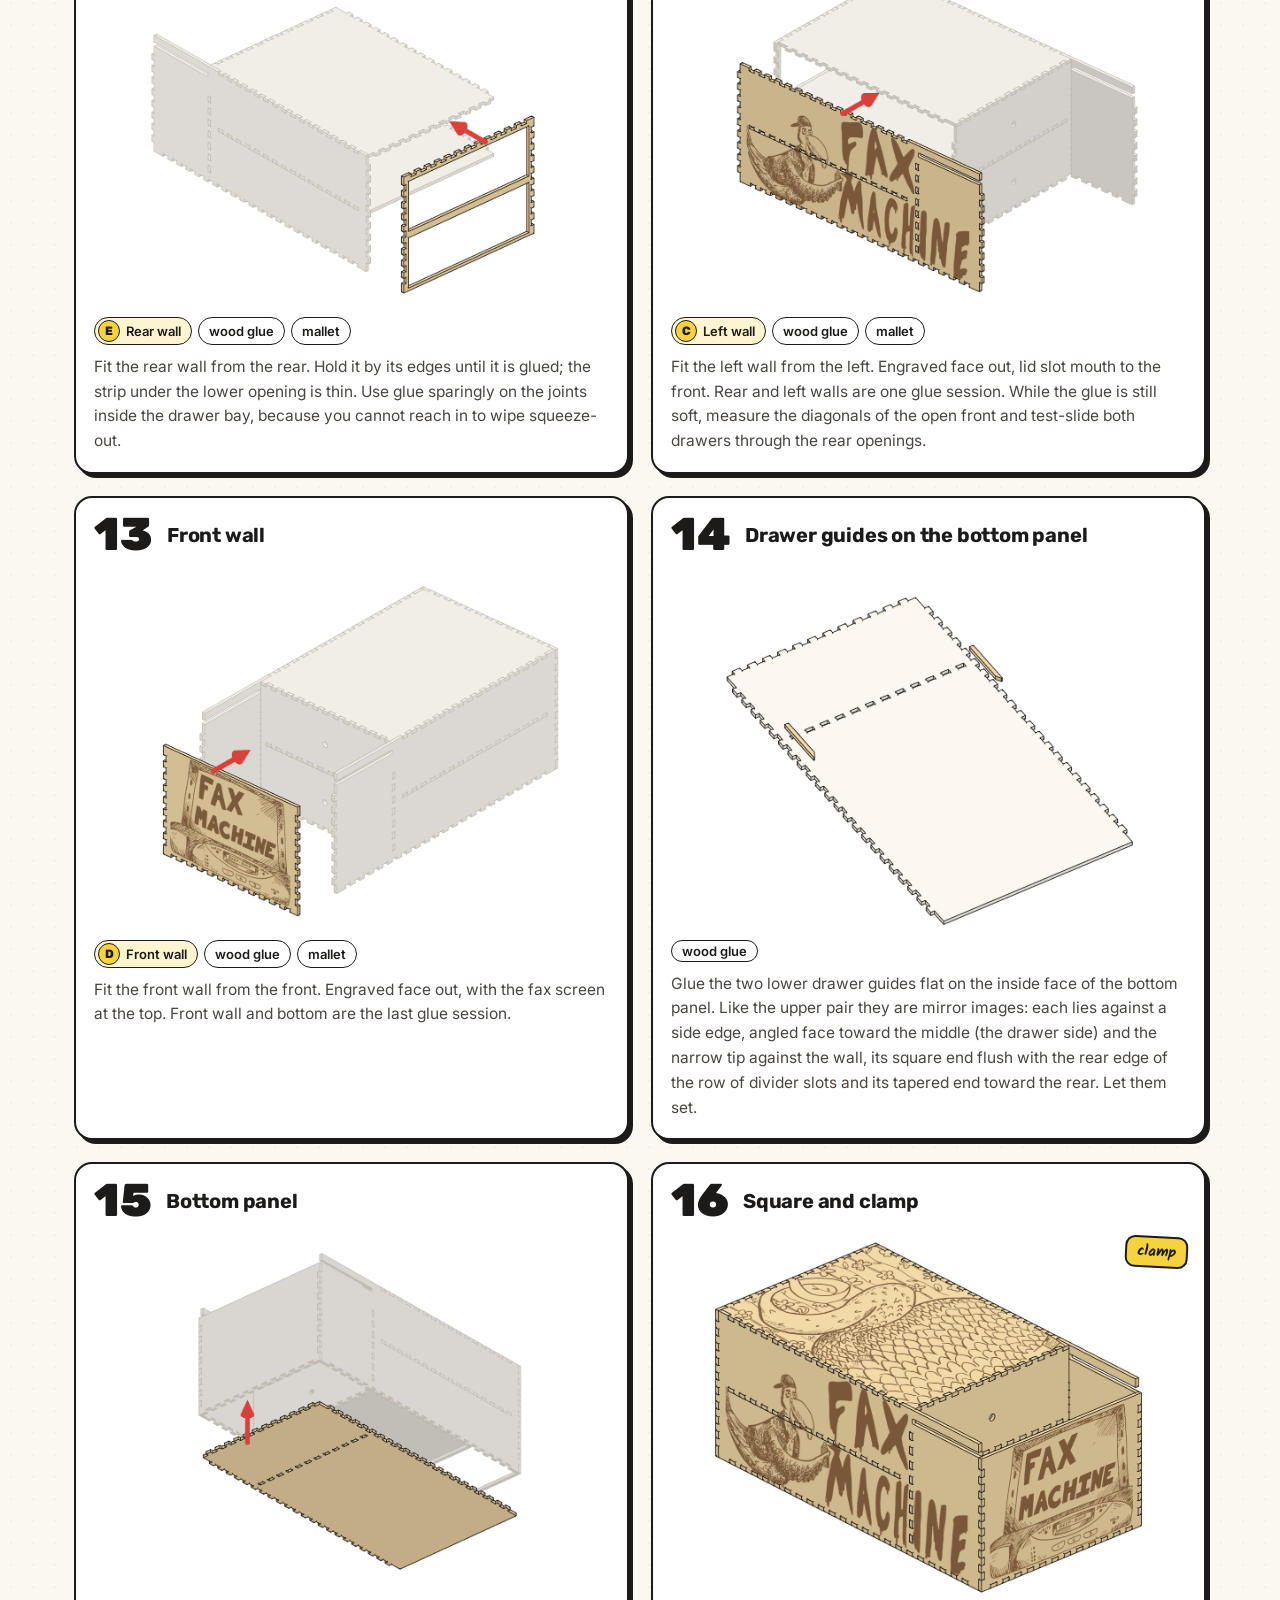
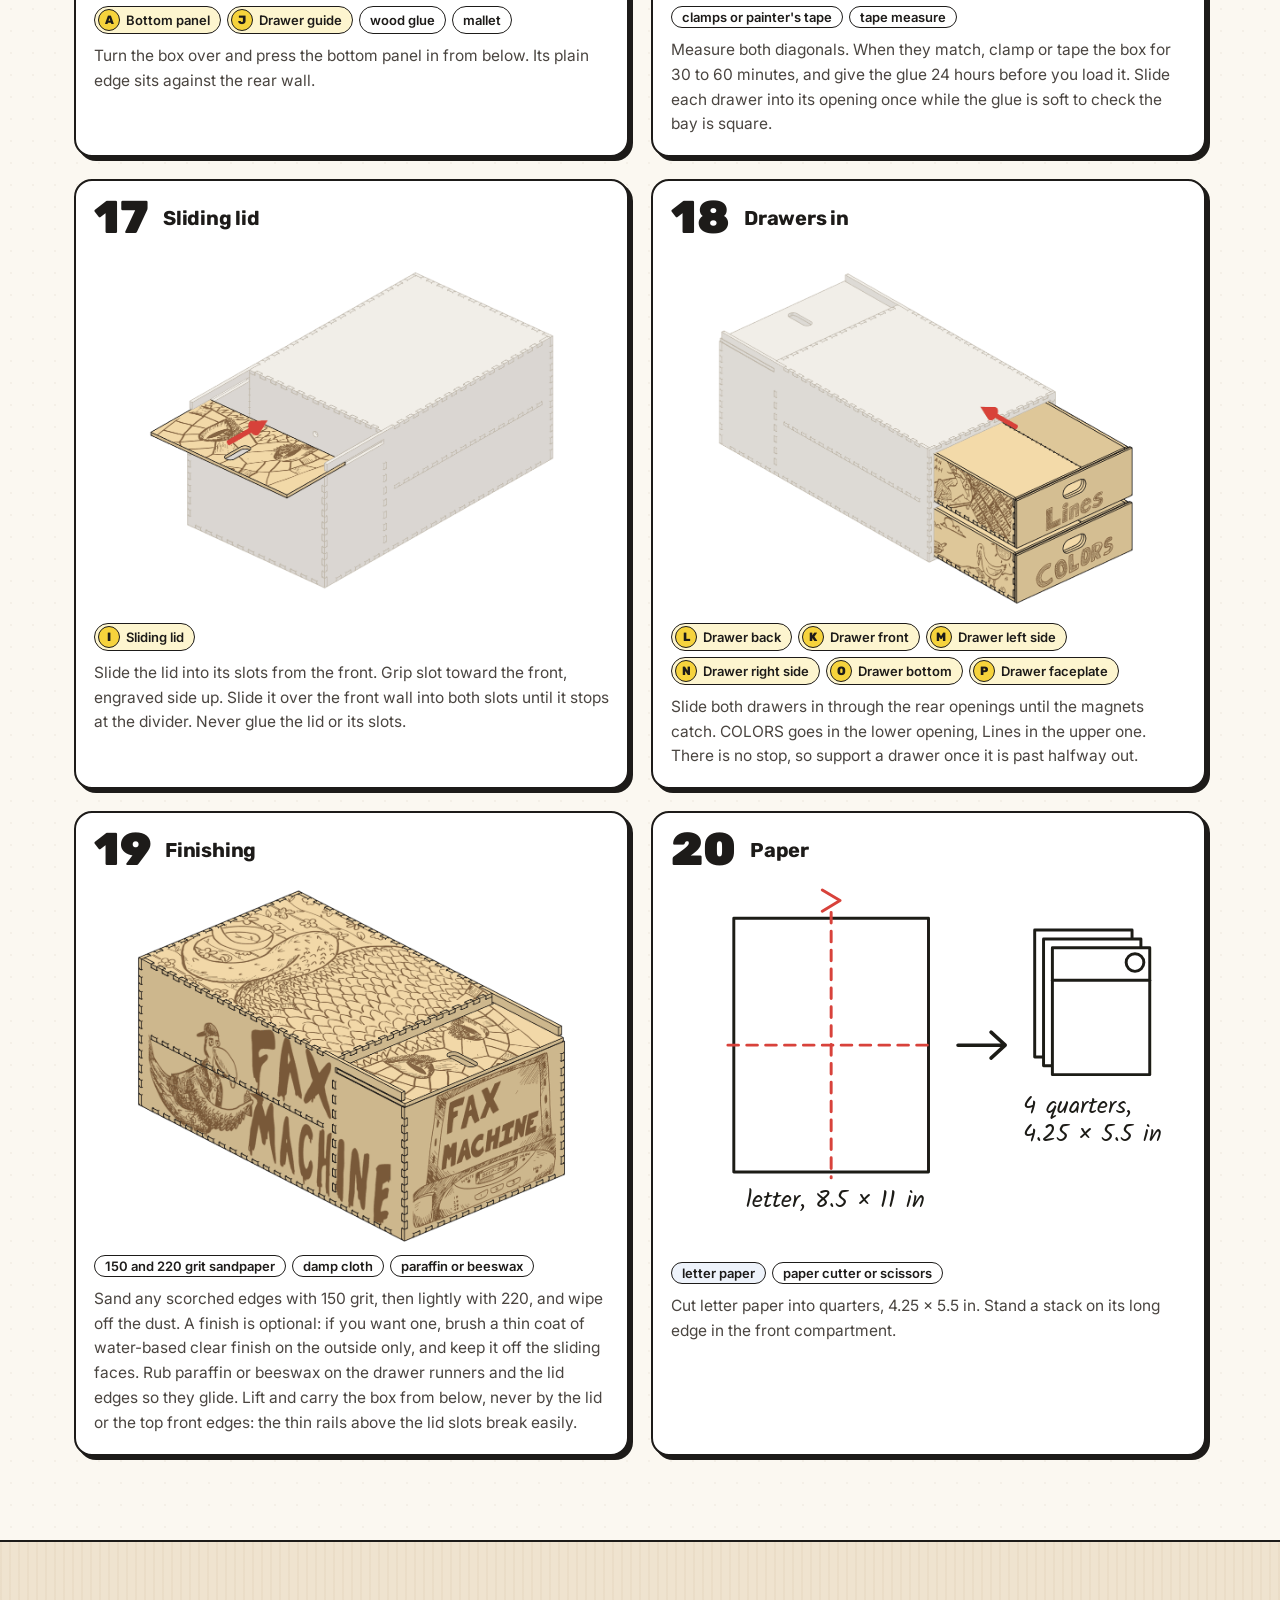
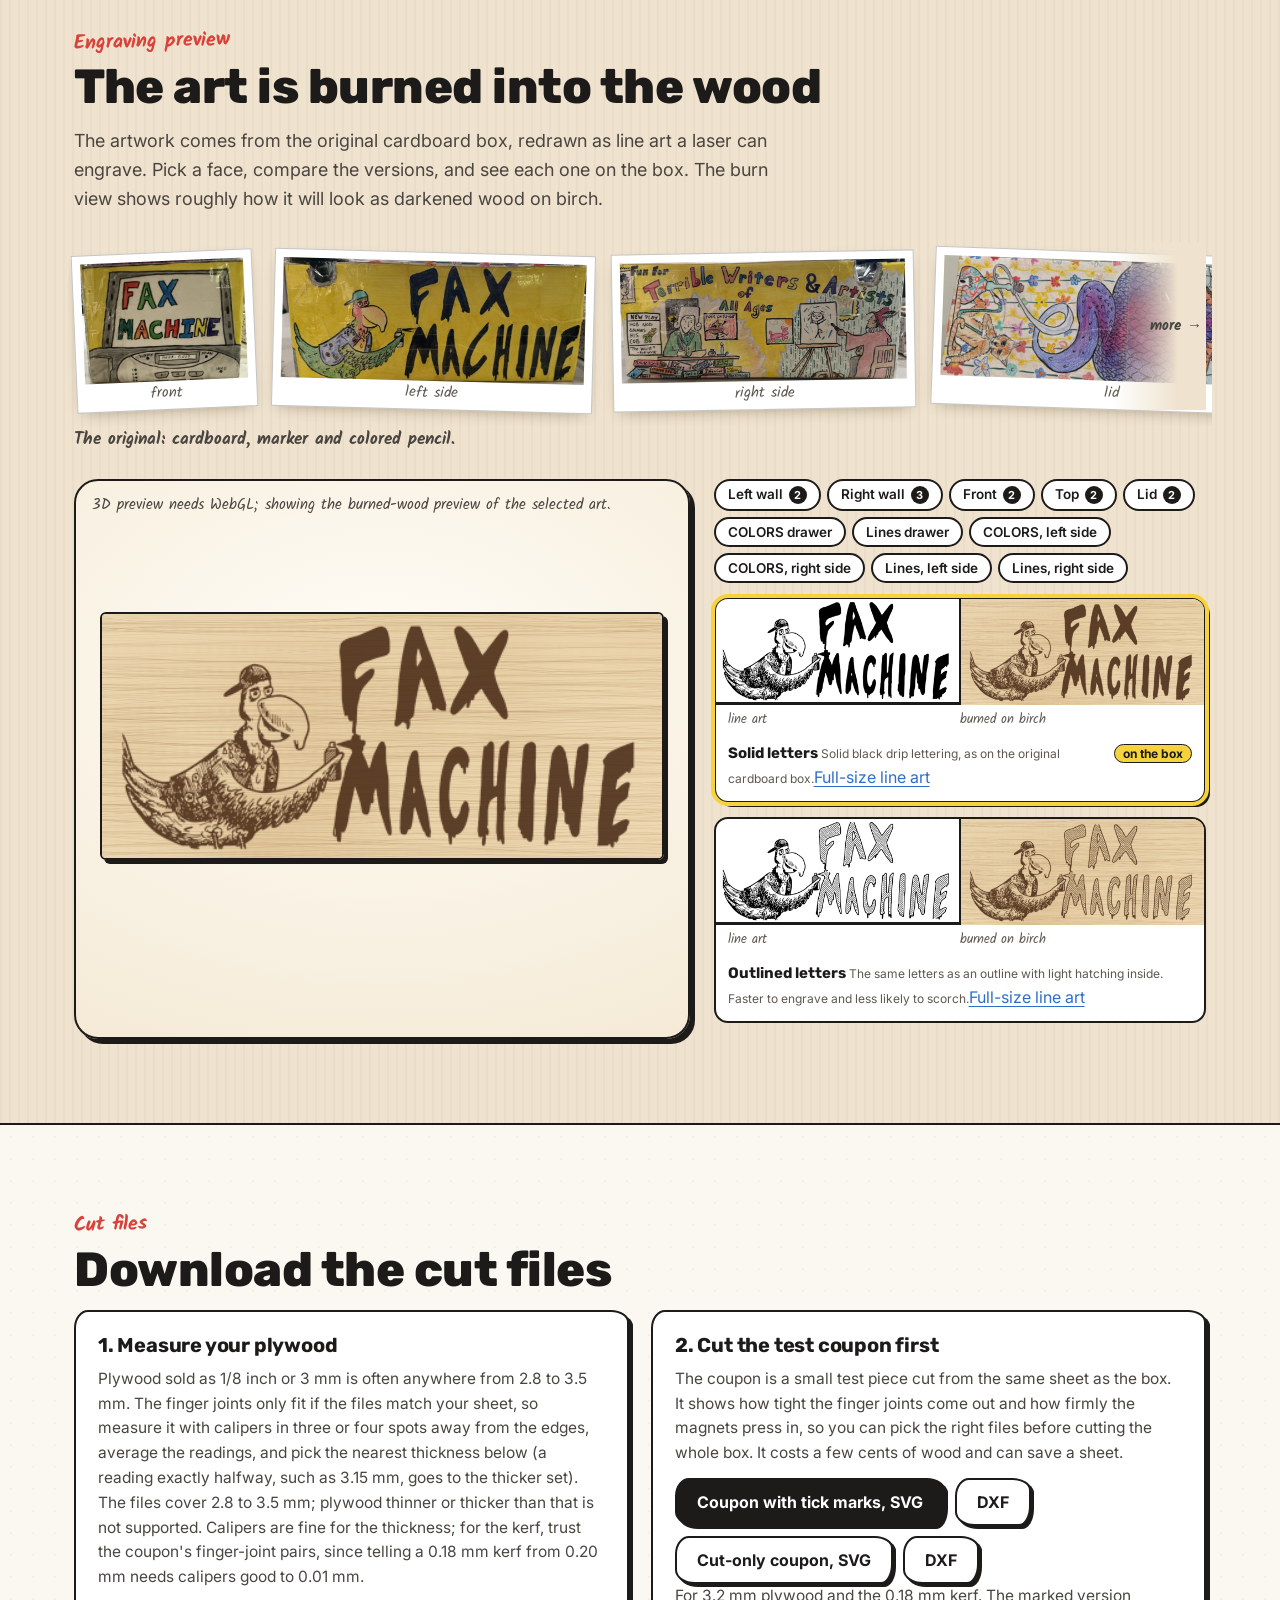
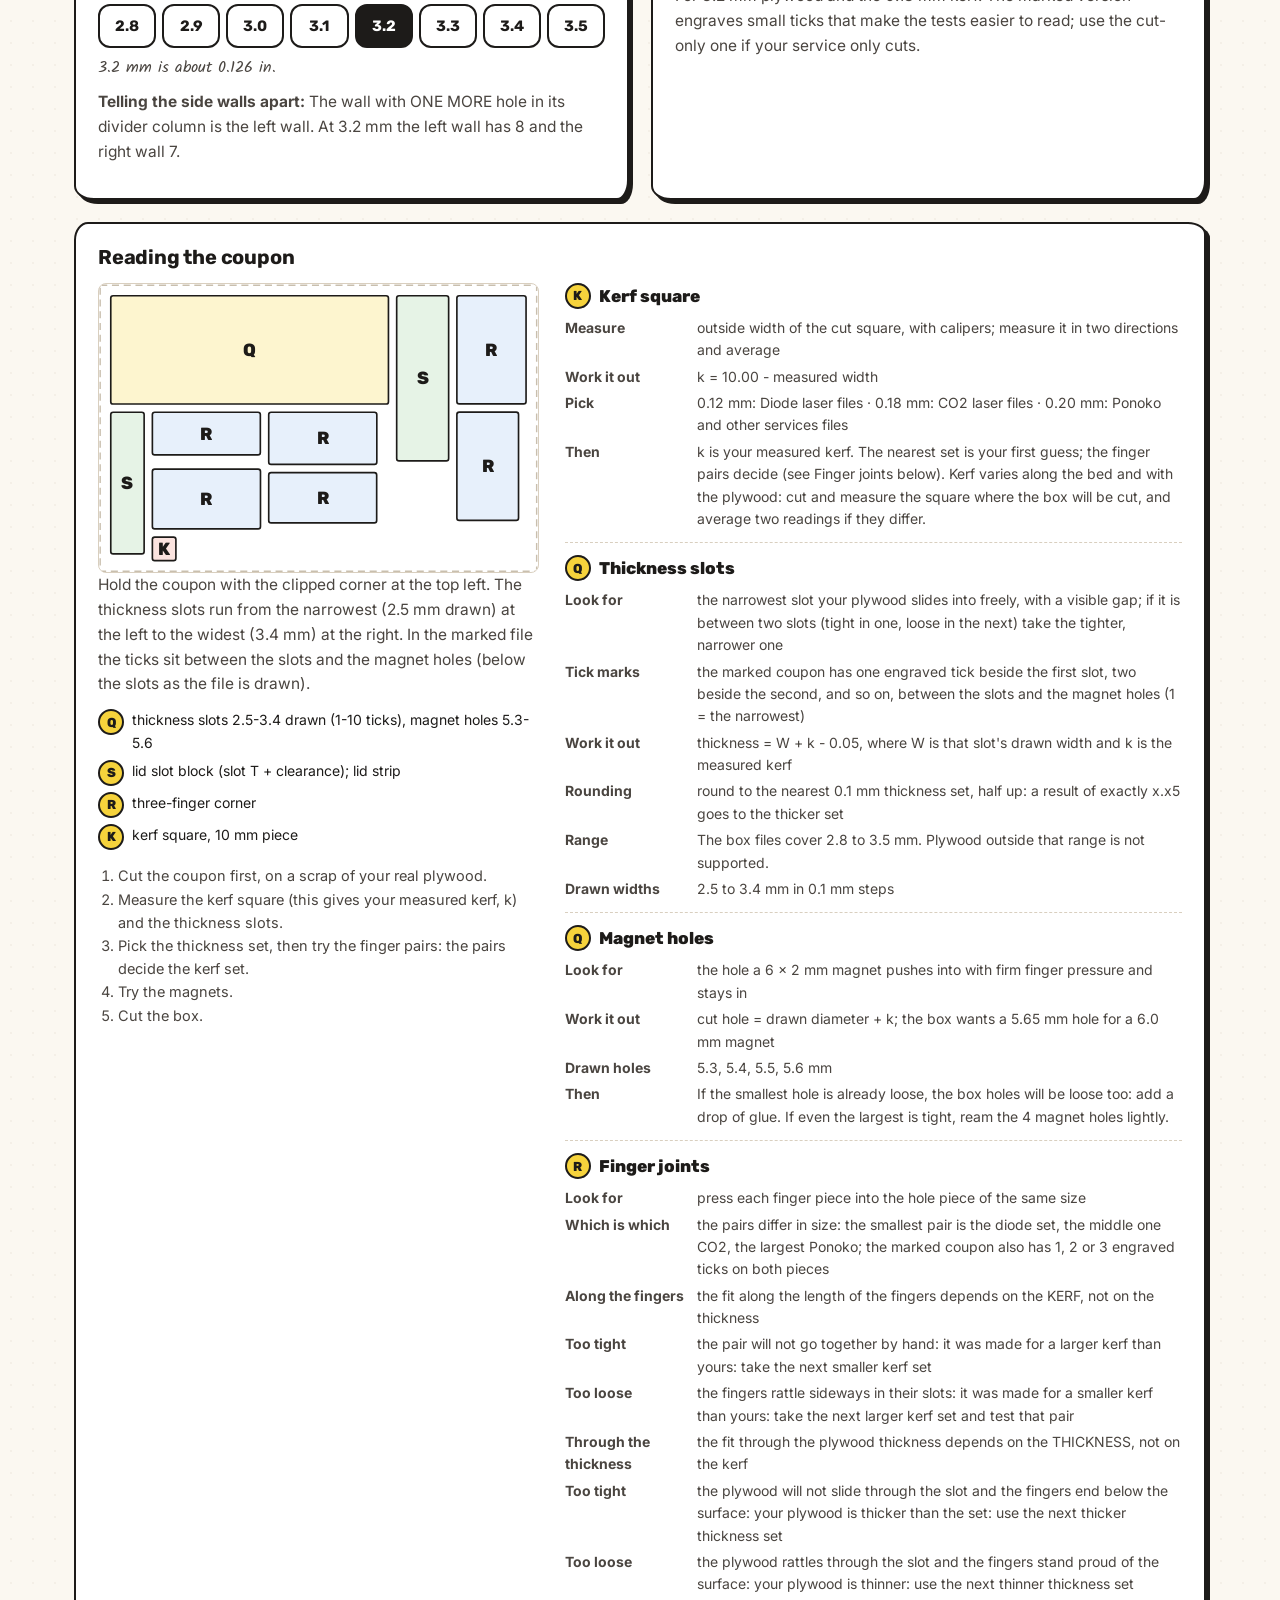
==== commit 5579db96: "site+docs: final-verify cleanup (engraving fit with linked faces, rib orientation and shelf-body edg" ====
--- a/site/index.html
+++ b/site/index.html
@@ -27,24 +27,24 @@
 <link rel="preconnect" href="https://fonts.googleapis.com">
 <link rel="preconnect" href="https://fonts.gstatic.com" crossorigin>
 <link href="https://fonts.googleapis.com/css2?family=Rubik:wght@500;700;800;900&family=Kalam:wght@400;700&family=Inter:wght@400;500;600;700&display=swap" rel="stylesheet">
-<link rel="stylesheet" href="css/site.css?v=64b8c91f54">
+<link rel="stylesheet" href="css/site.css?v=773a8c89e7">
 <script type="importmap">
 {
  "imports": {
   "three": "./vendor/three/build/three.module.min.js",
   "three/addons/": "./vendor/three/examples/jsm/",
-  "./js/art2d.js": "./js/art2d.js?v=64b8c91f54",
-  "./js/box3d.js": "./js/box3d.js?v=64b8c91f54",
-  "./js/guide.js": "./js/guide.js?v=64b8c91f54",
-  "./js/laser.js": "./js/laser.js?v=64b8c91f54",
-  "./js/page.js": "./js/page.js?v=64b8c91f54",
-  "./js/render3d.js": "./js/render3d.js?v=64b8c91f54",
-  "./js/rules.js": "./js/rules.js?v=64b8c91f54",
-  "./js/version.js": "./js/version.js?v=64b8c91f54"
+  "./js/art2d.js": "./js/art2d.js?v=773a8c89e7",
+  "./js/box3d.js": "./js/box3d.js?v=773a8c89e7",
+  "./js/guide.js": "./js/guide.js?v=773a8c89e7",
+  "./js/laser.js": "./js/laser.js?v=773a8c89e7",
+  "./js/page.js": "./js/page.js?v=773a8c89e7",
+  "./js/render3d.js": "./js/render3d.js?v=773a8c89e7",
+  "./js/rules.js": "./js/rules.js?v=773a8c89e7",
+  "./js/version.js": "./js/version.js?v=773a8c89e7"
  }
 }
 </script>
-<script type="module" src="js/page.js?v=64b8c91f54"></script>
+<script type="module" src="js/page.js?v=773a8c89e7"></script>
 </head>
 <body>
 <svg width="0" height="0" style="position:absolute" aria-hidden="true">
@@ -211,7 +211,7 @@
     <div class="files-grid">
       <div class="card measure">
         <h3>1. Measure your plywood</h3>
-        <p>Plywood sold as 1/8 inch or 3 mm is often anywhere from 2.8 to 3.5 mm. The finger joints only fit if the files match your sheet, so measure it with calipers in three or four spots away from the edges, average the readings, and pick the closest thickness below. Calipers are fine for the thickness; for the kerf, trust the coupon's finger-joint pairs, since telling a 0.18 mm kerf from 0.20 mm needs calipers good to 0.01 mm.</p>
+        <p>Plywood sold as 1/8 inch or 3 mm is often anywhere from 2.8 to 3.5 mm. The finger joints only fit if the files match your sheet, so measure it with calipers in three or four spots away from the edges, average the readings, and pick the nearest thickness below (a reading exactly halfway, such as 3.15 mm, goes to the thicker set). The files cover 2.8 to 3.5 mm; plywood thinner or thicker than that is not supported. Calipers are fine for the thickness; for the kerf, trust the coupon's finger-joint pairs, since telling a 0.18 mm kerf from 0.20 mm needs calipers good to 0.01 mm.</p>
         <div class="thick" id="thick" role="radiogroup" aria-label="Plywood thickness"></div>
         <p class="thick-read" id="thick-read"></p>
         <p class="small wall-id" id="wall-id"></p>
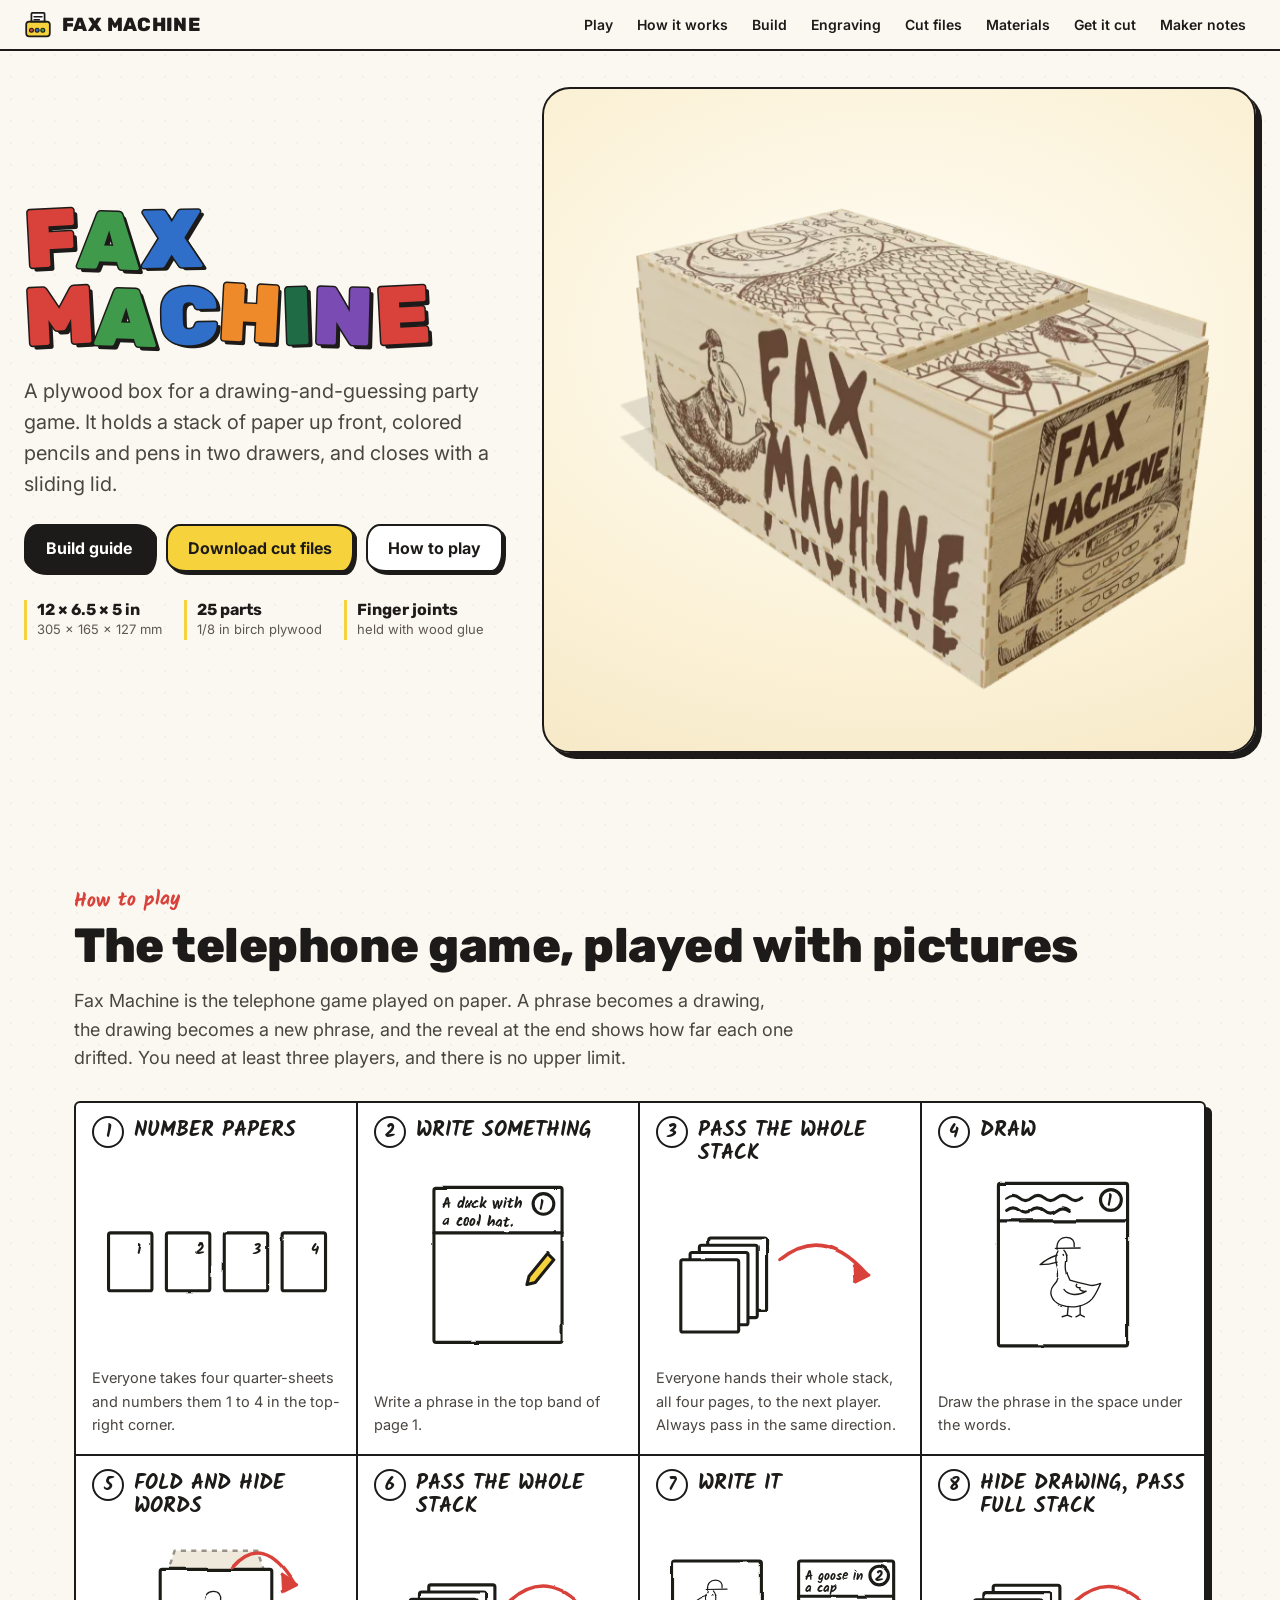
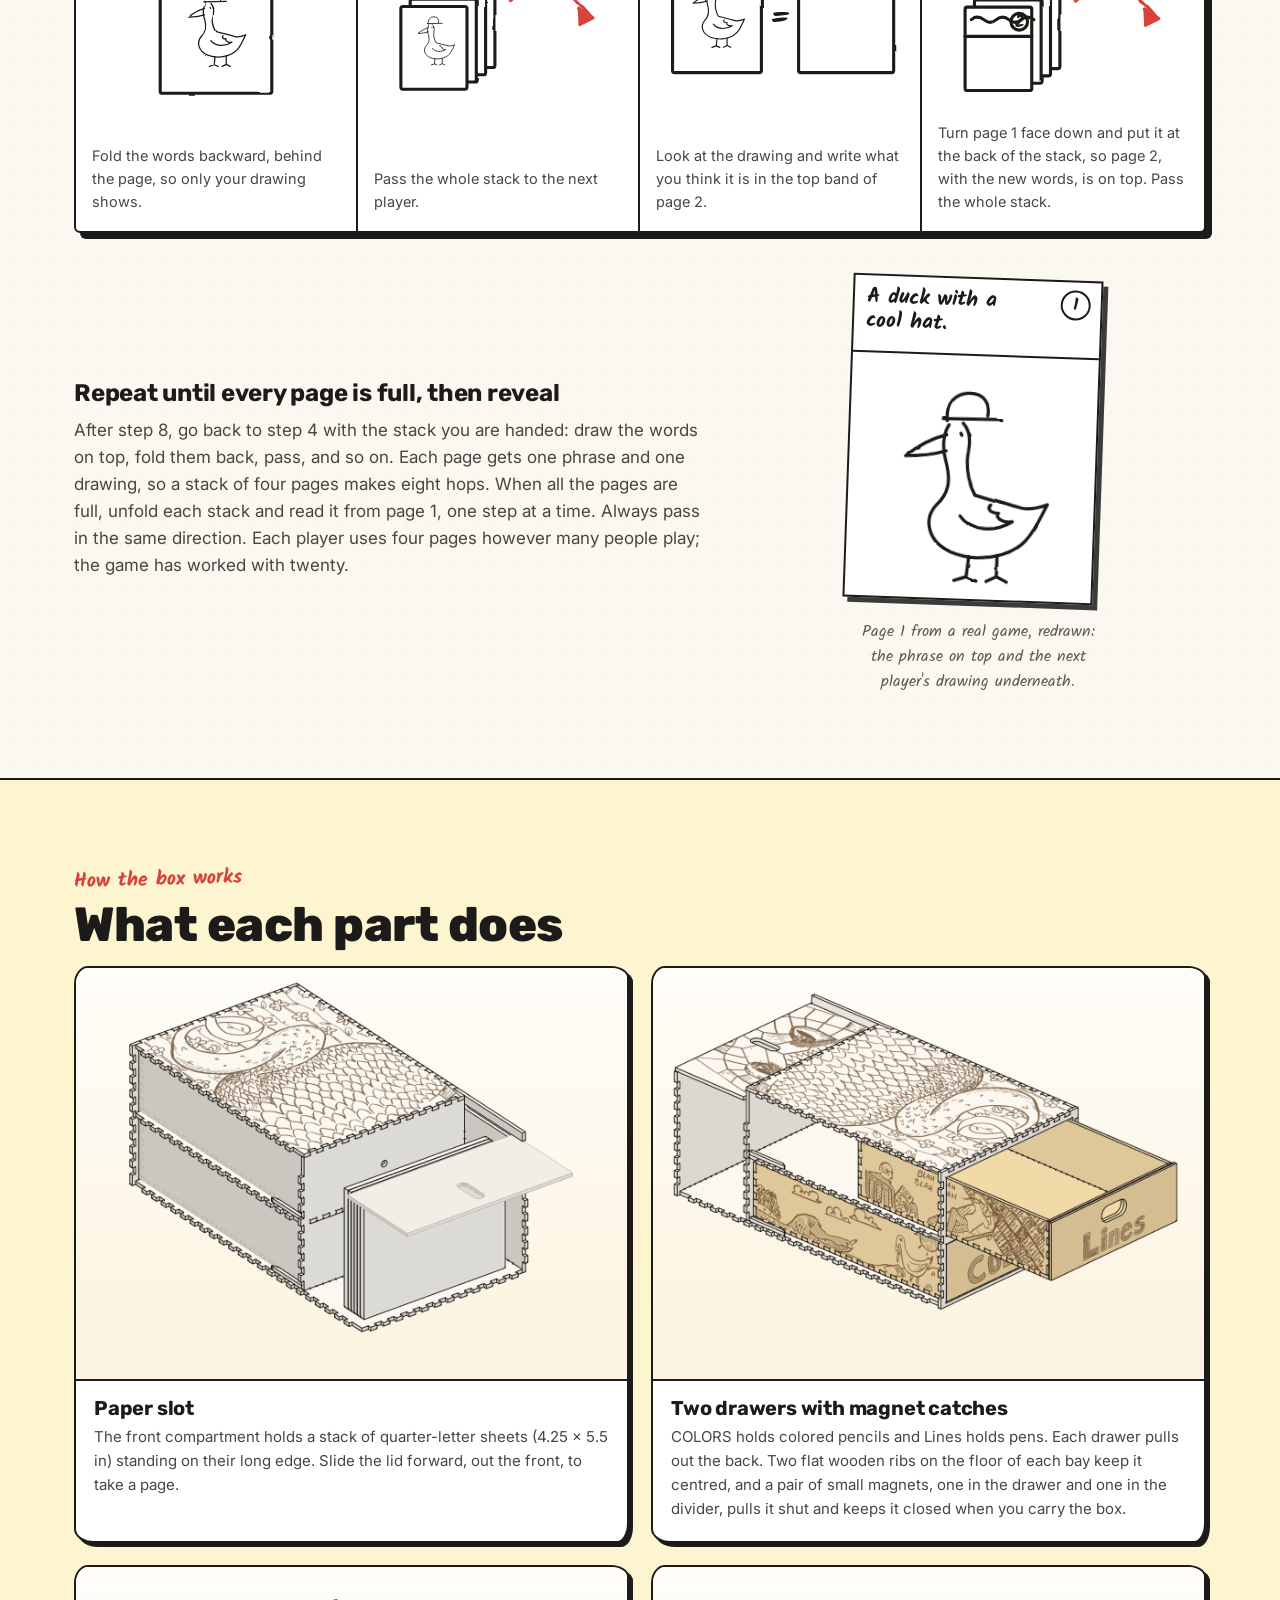
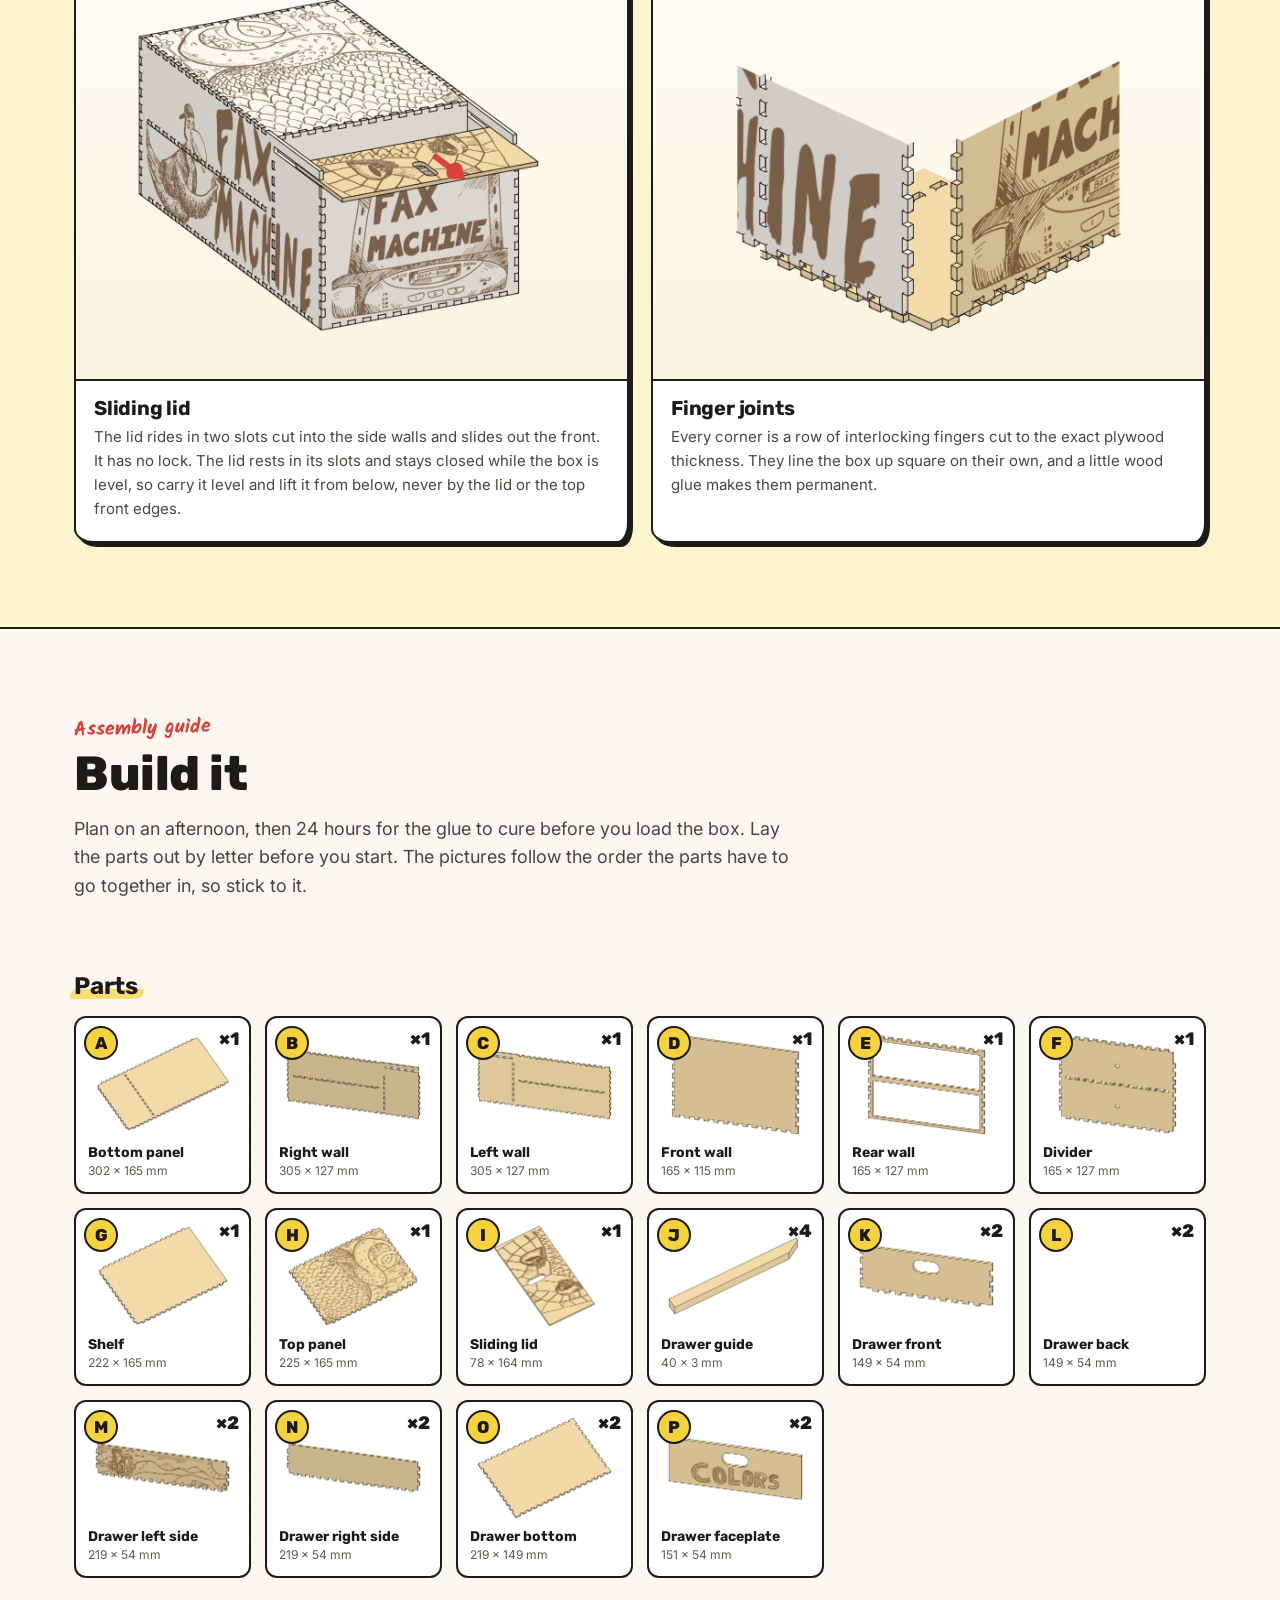
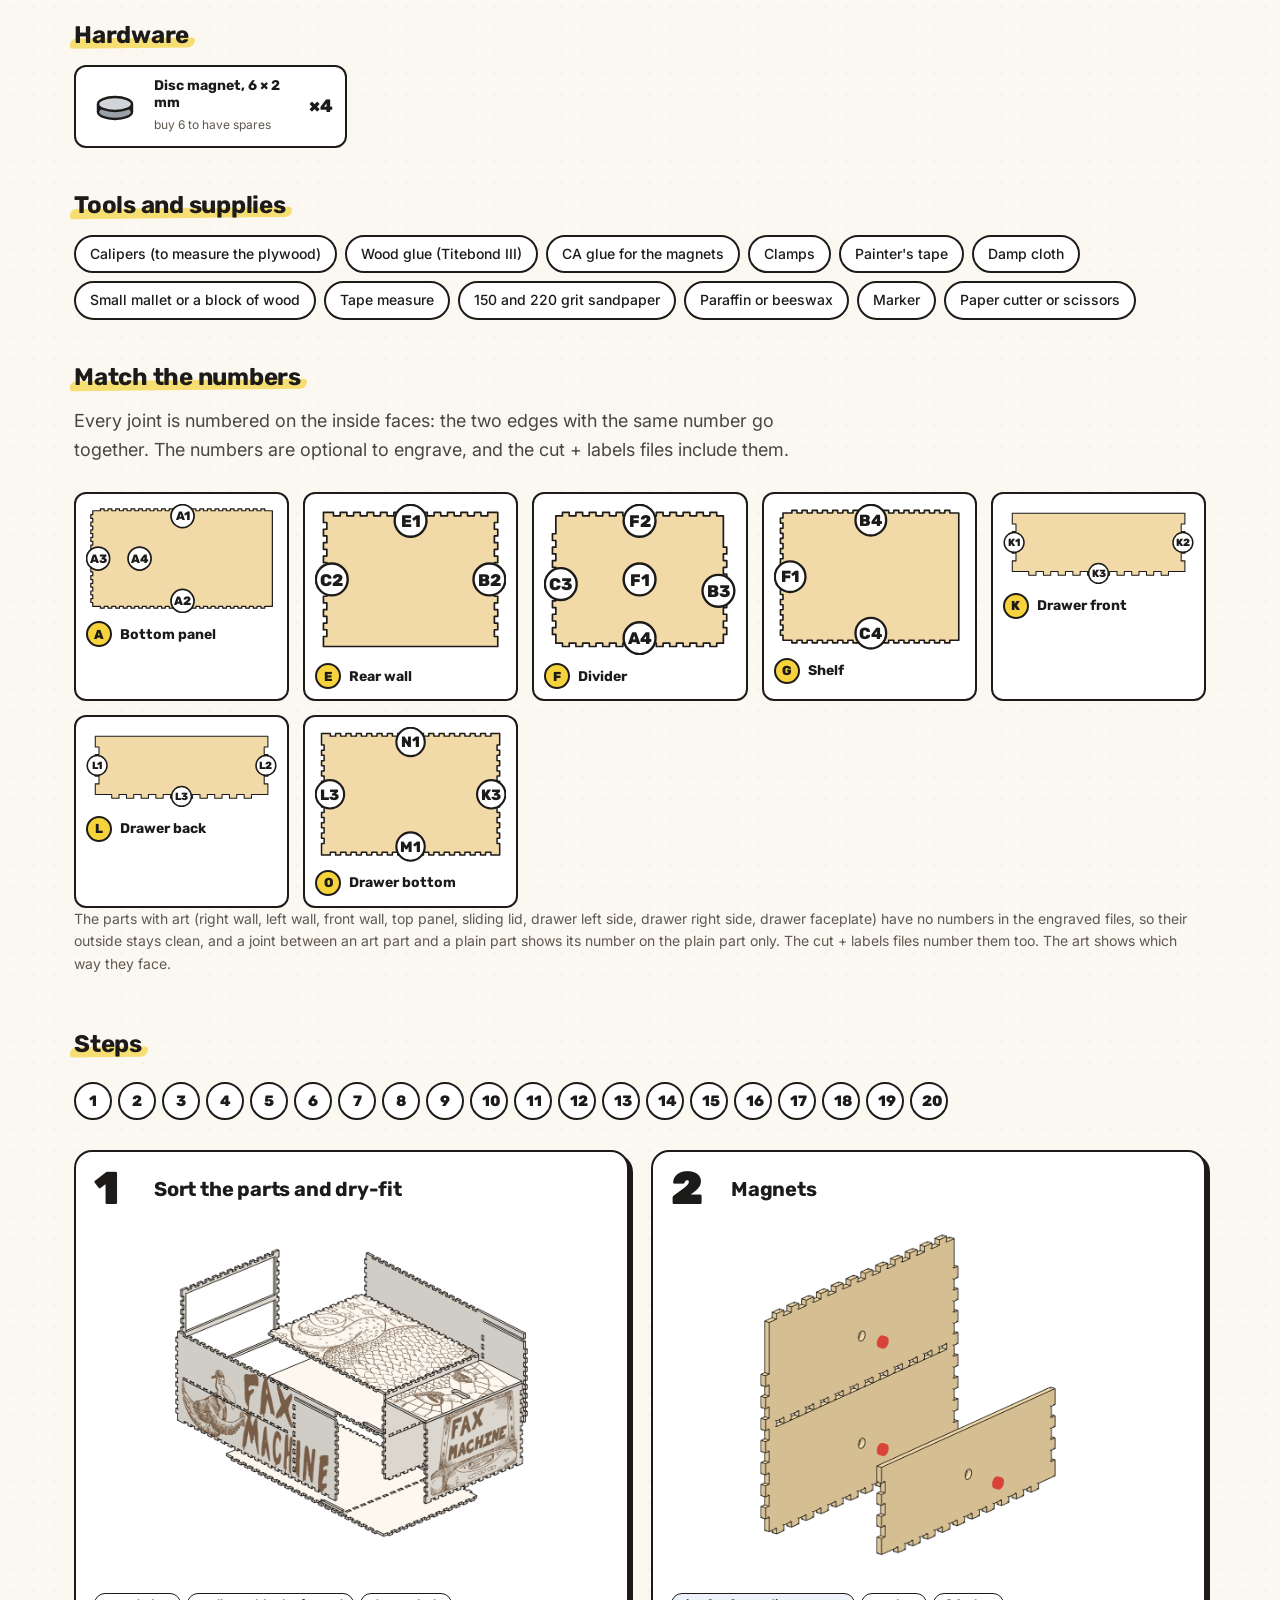
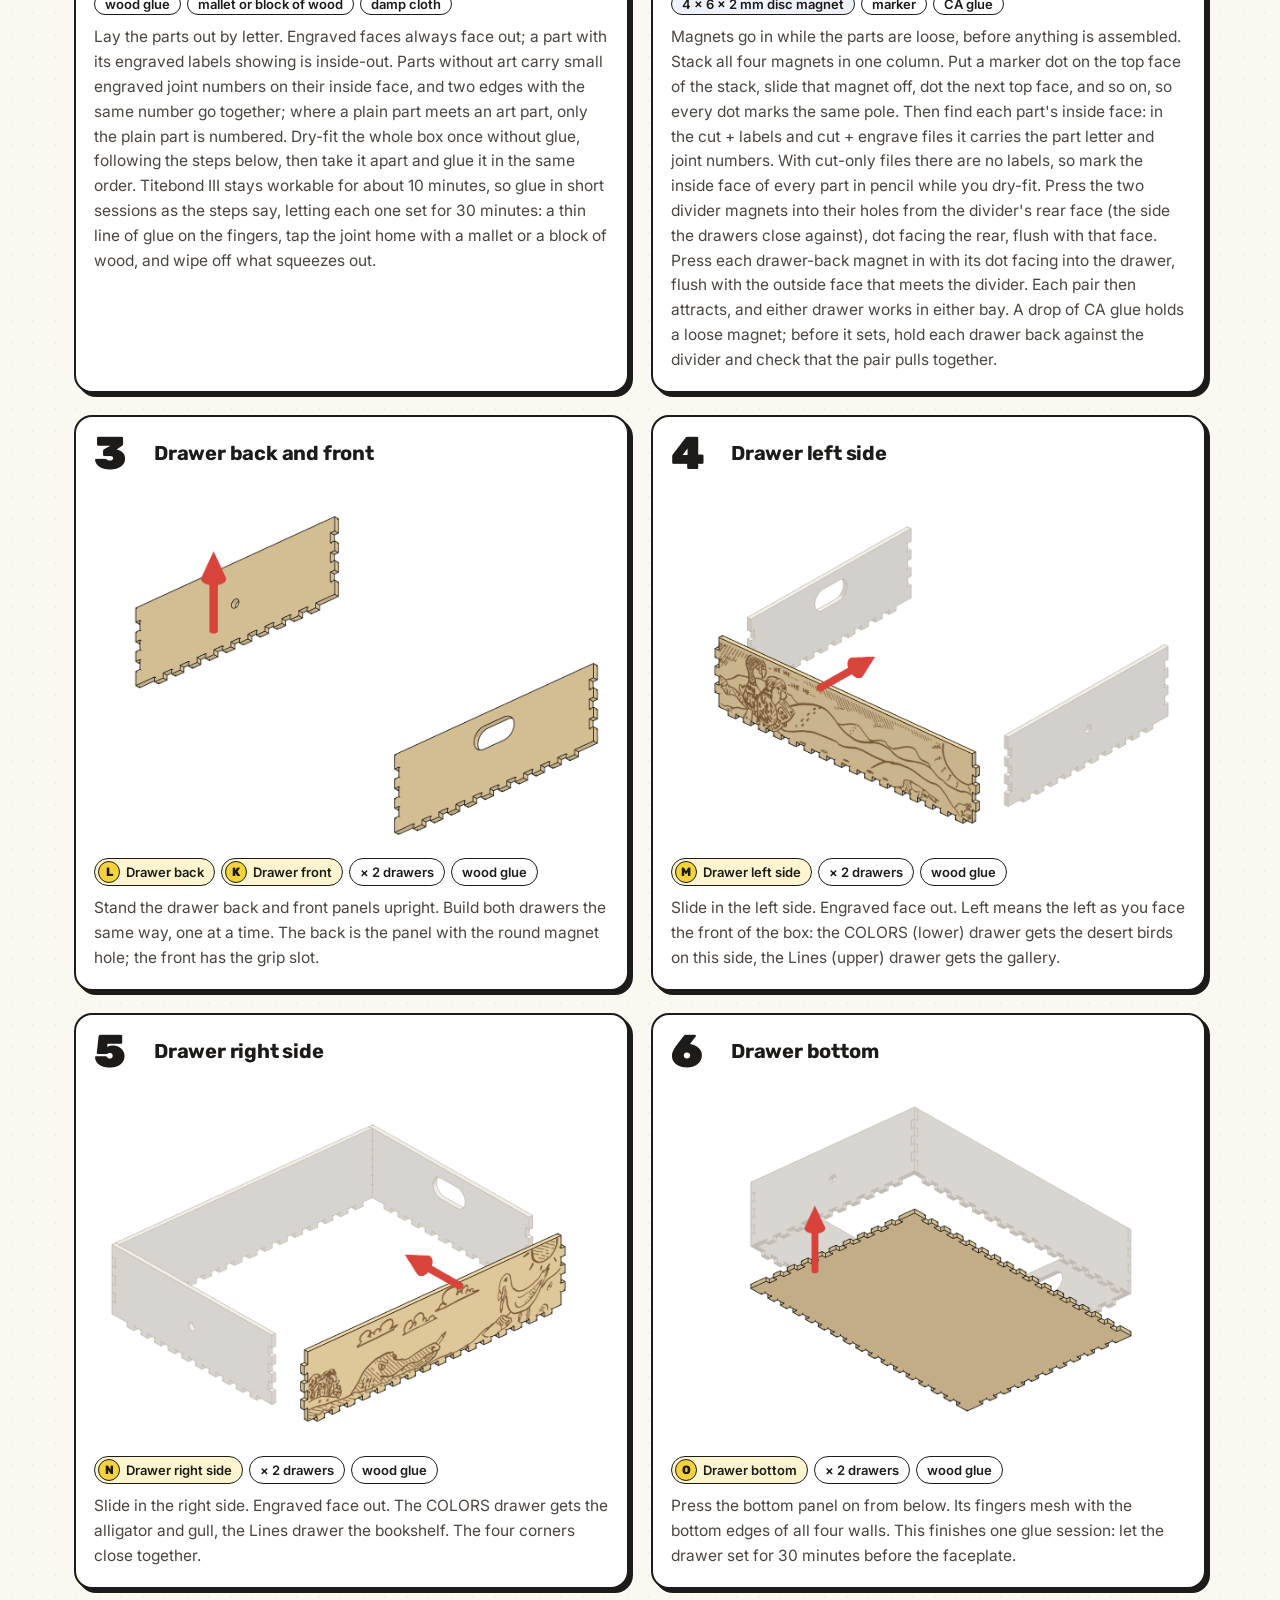
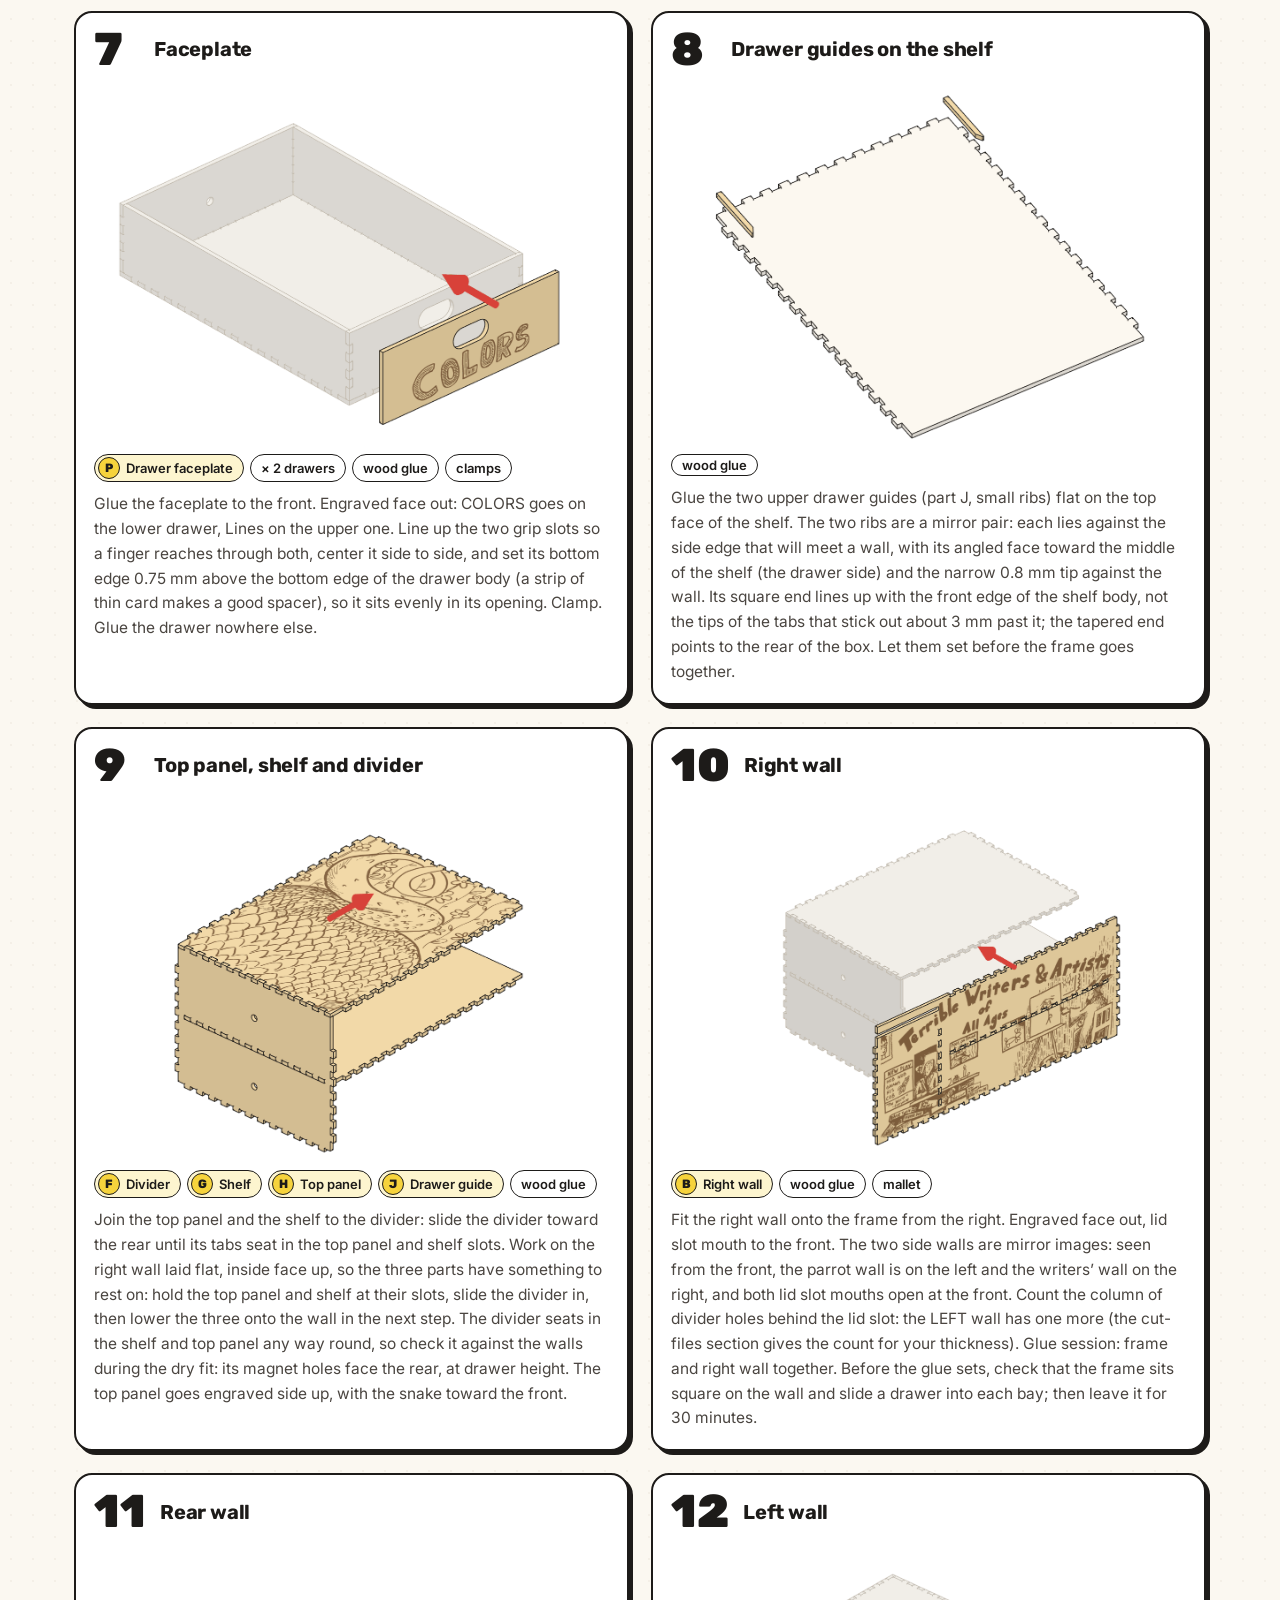
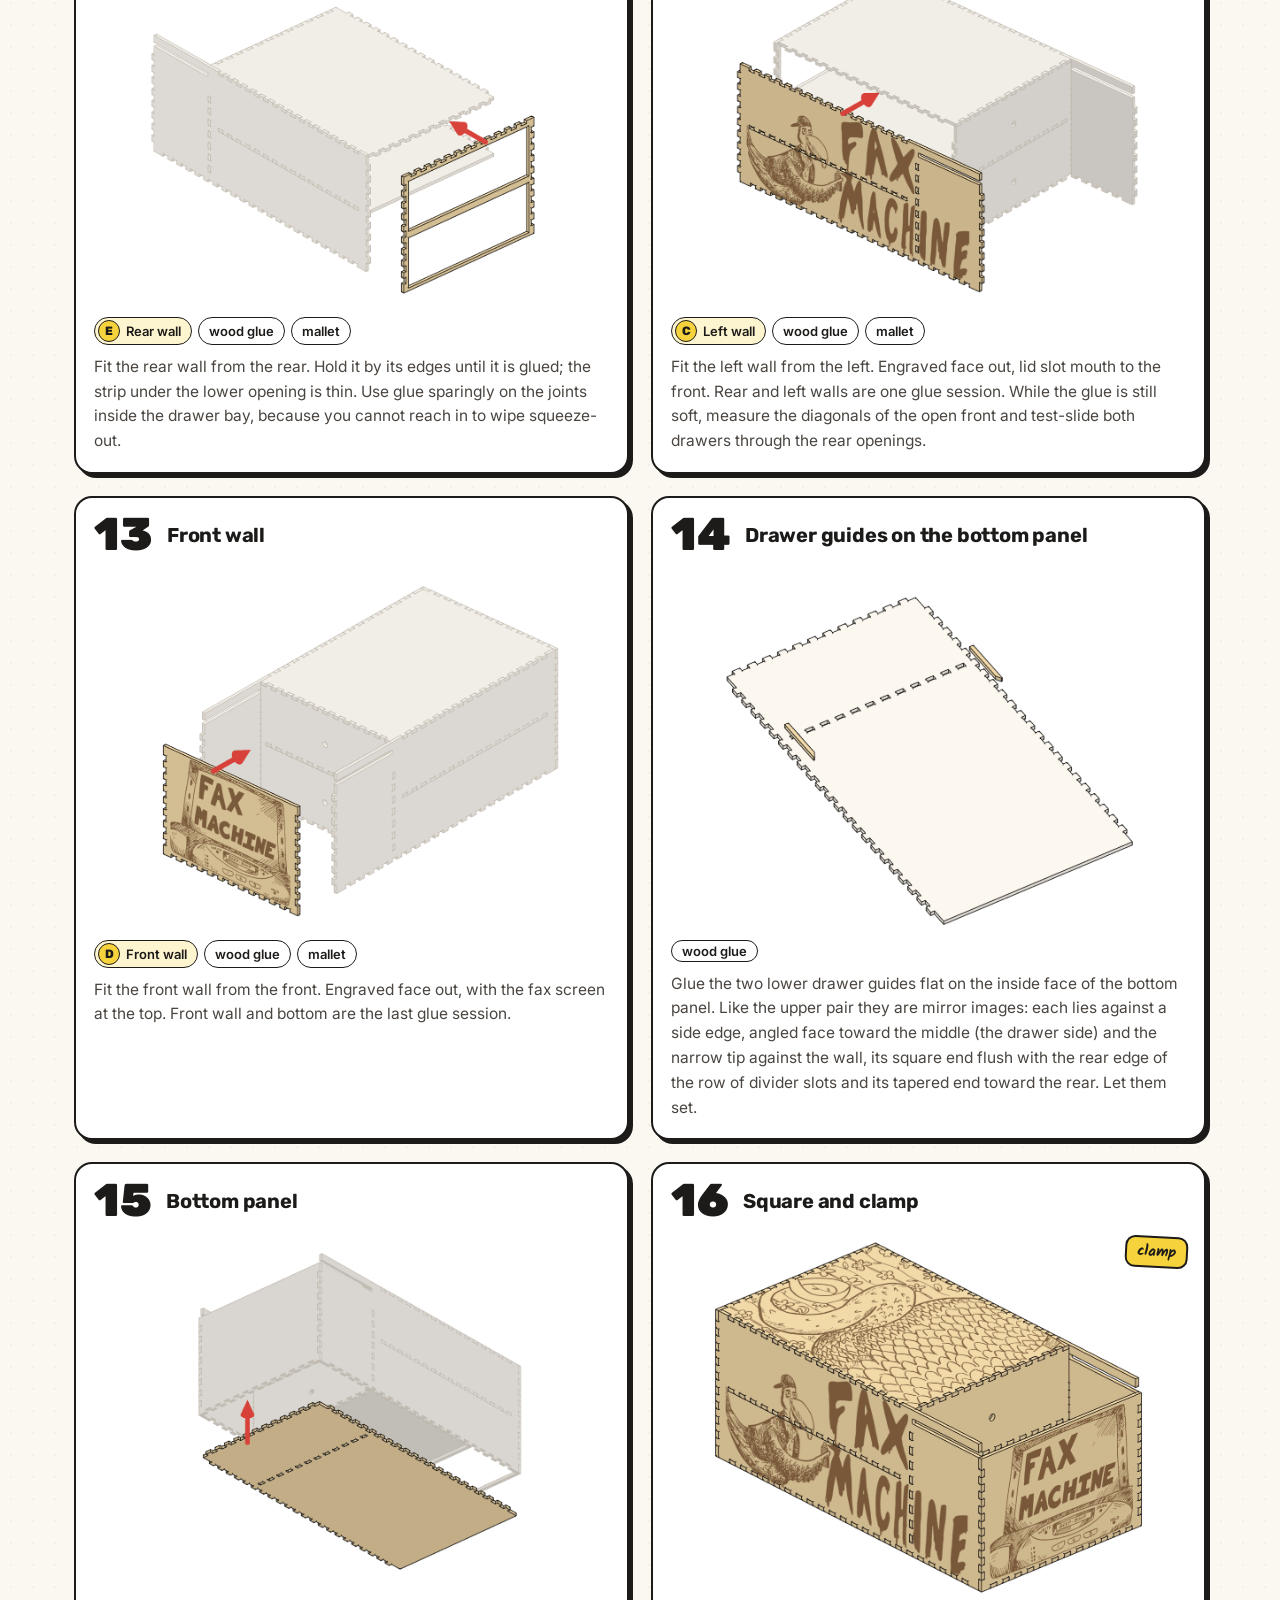
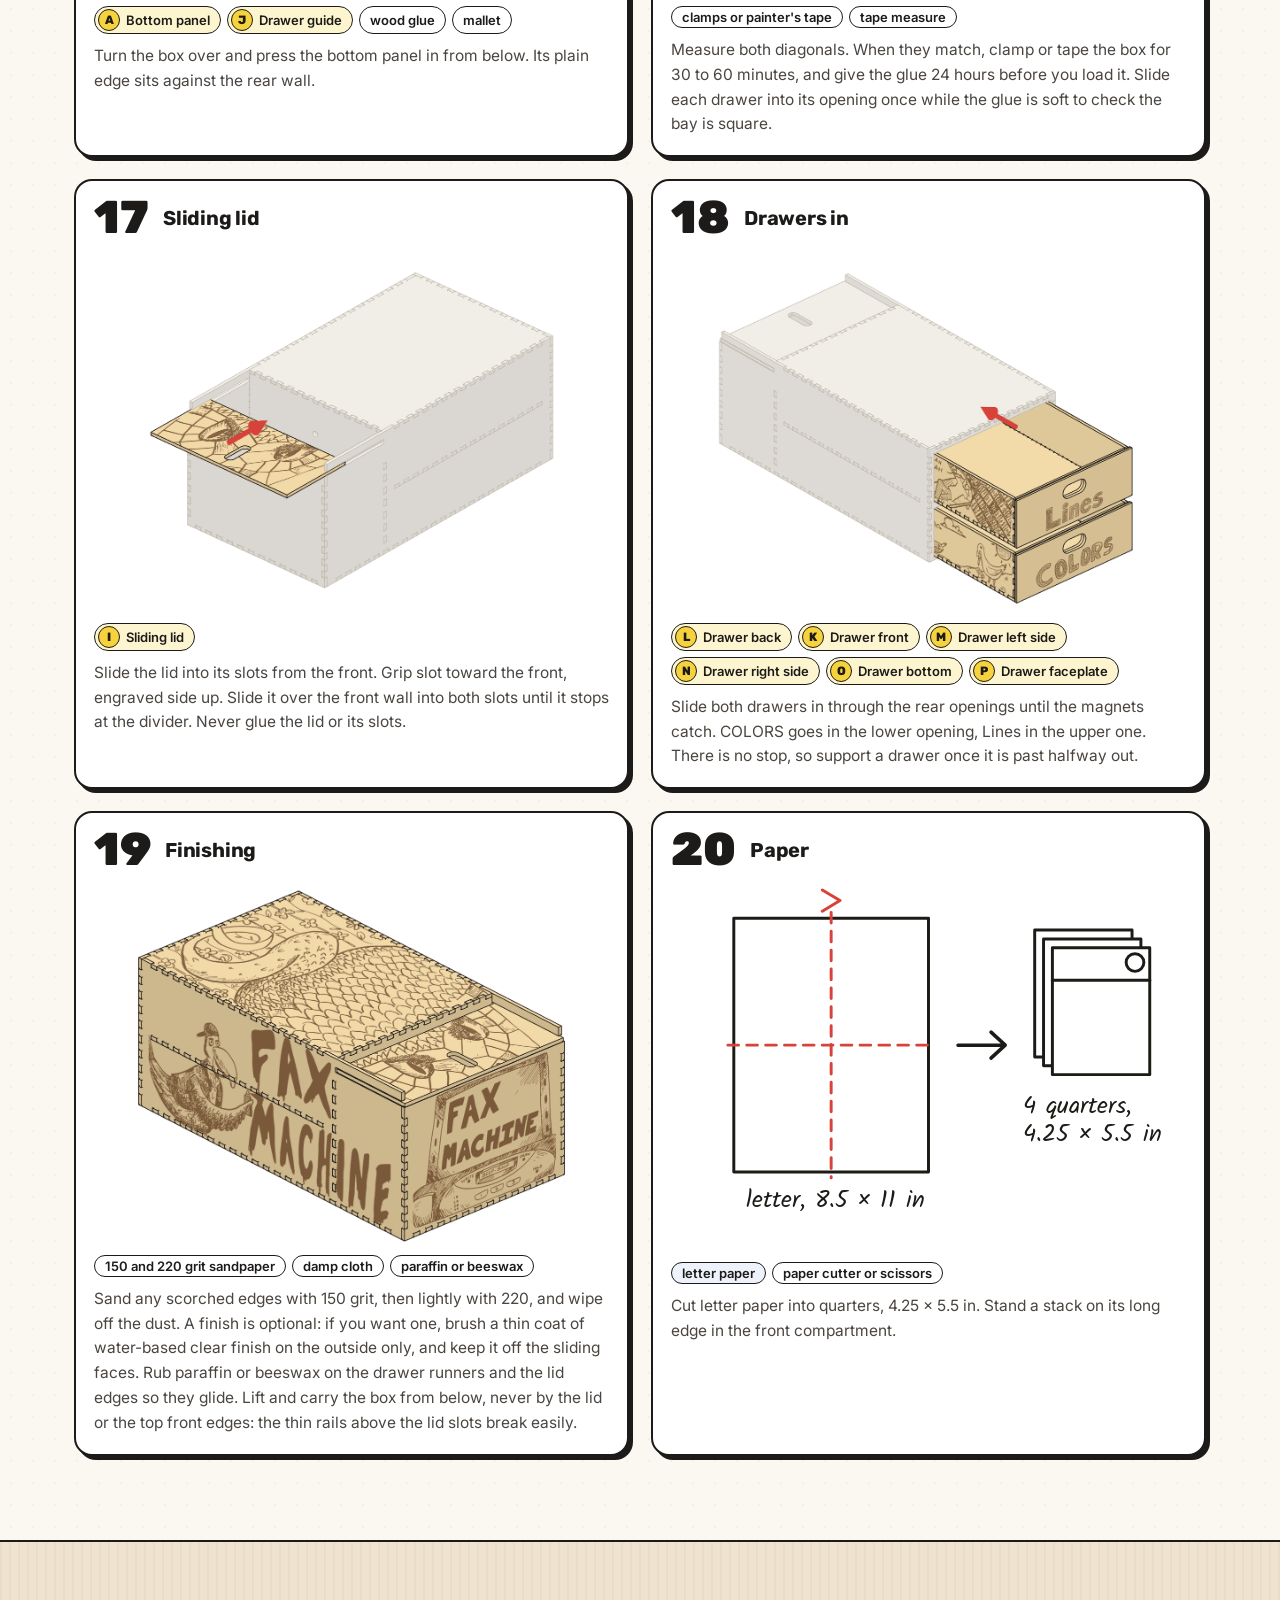
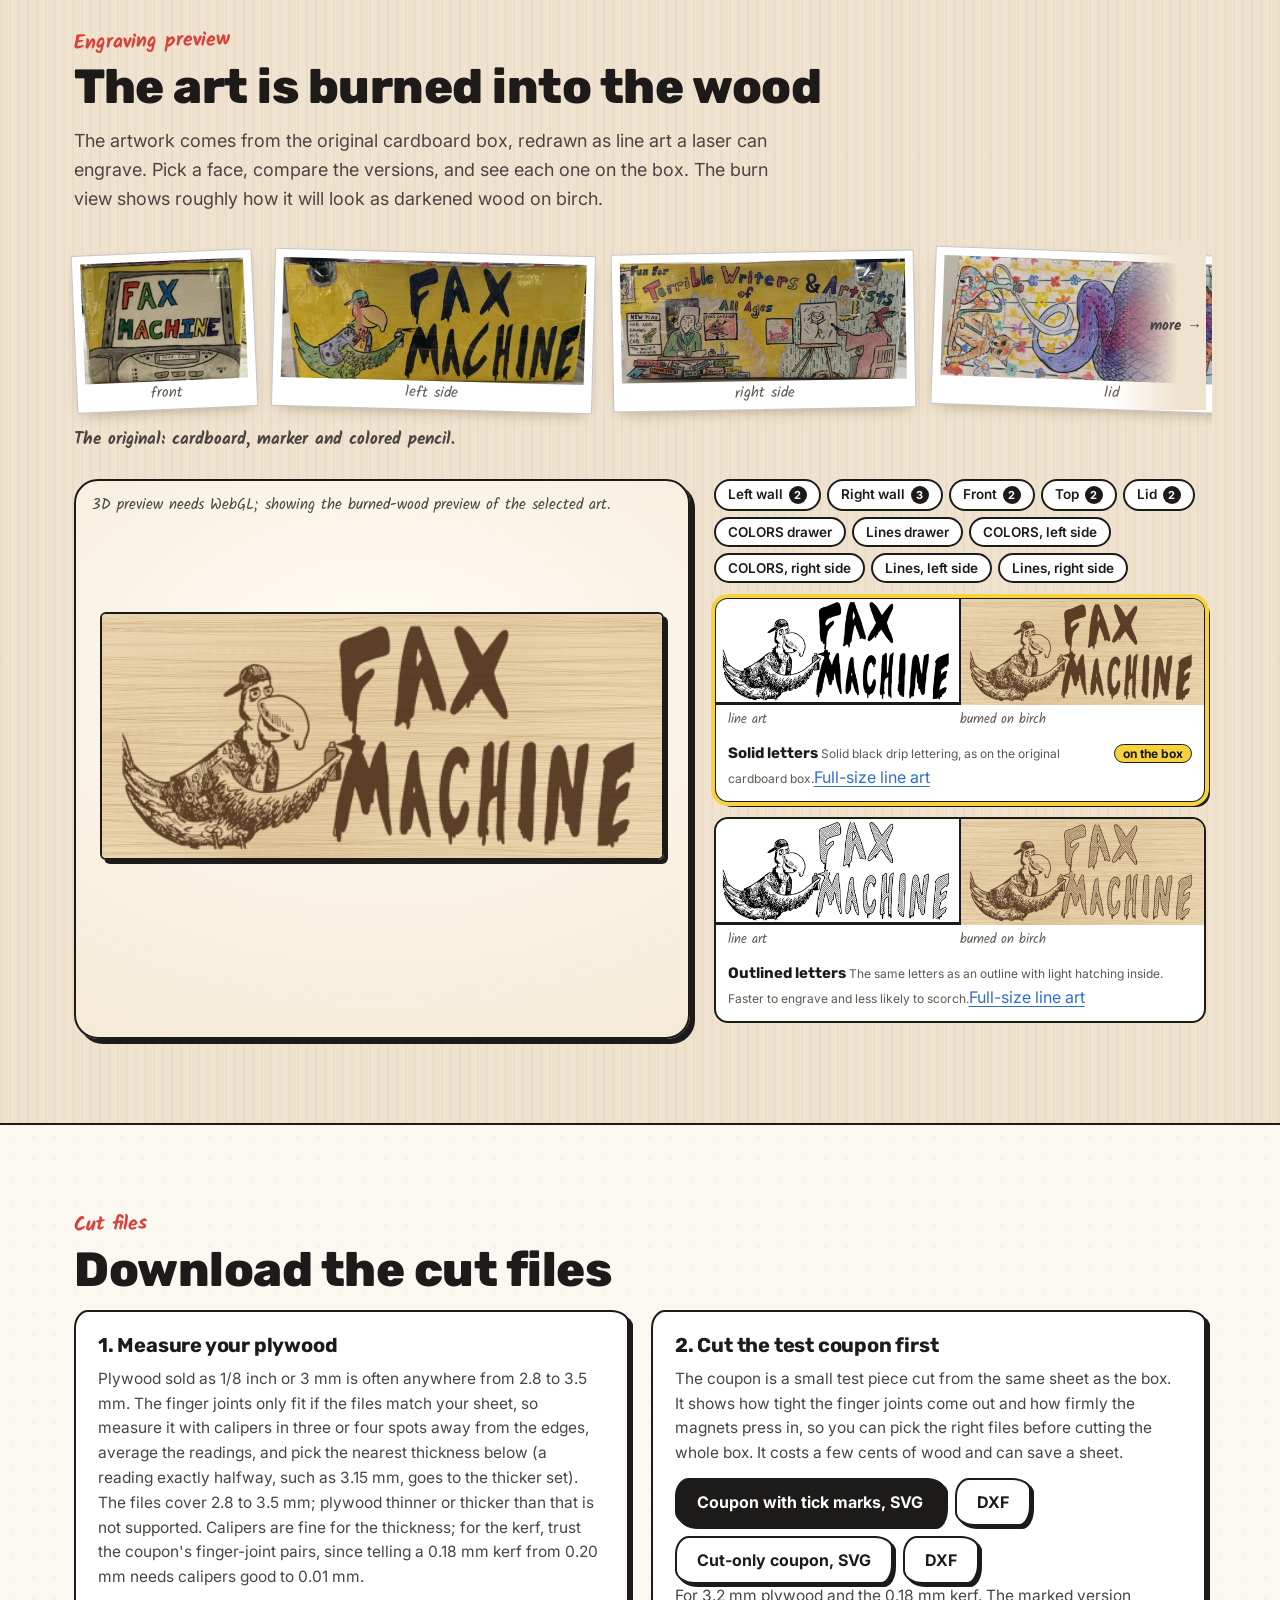
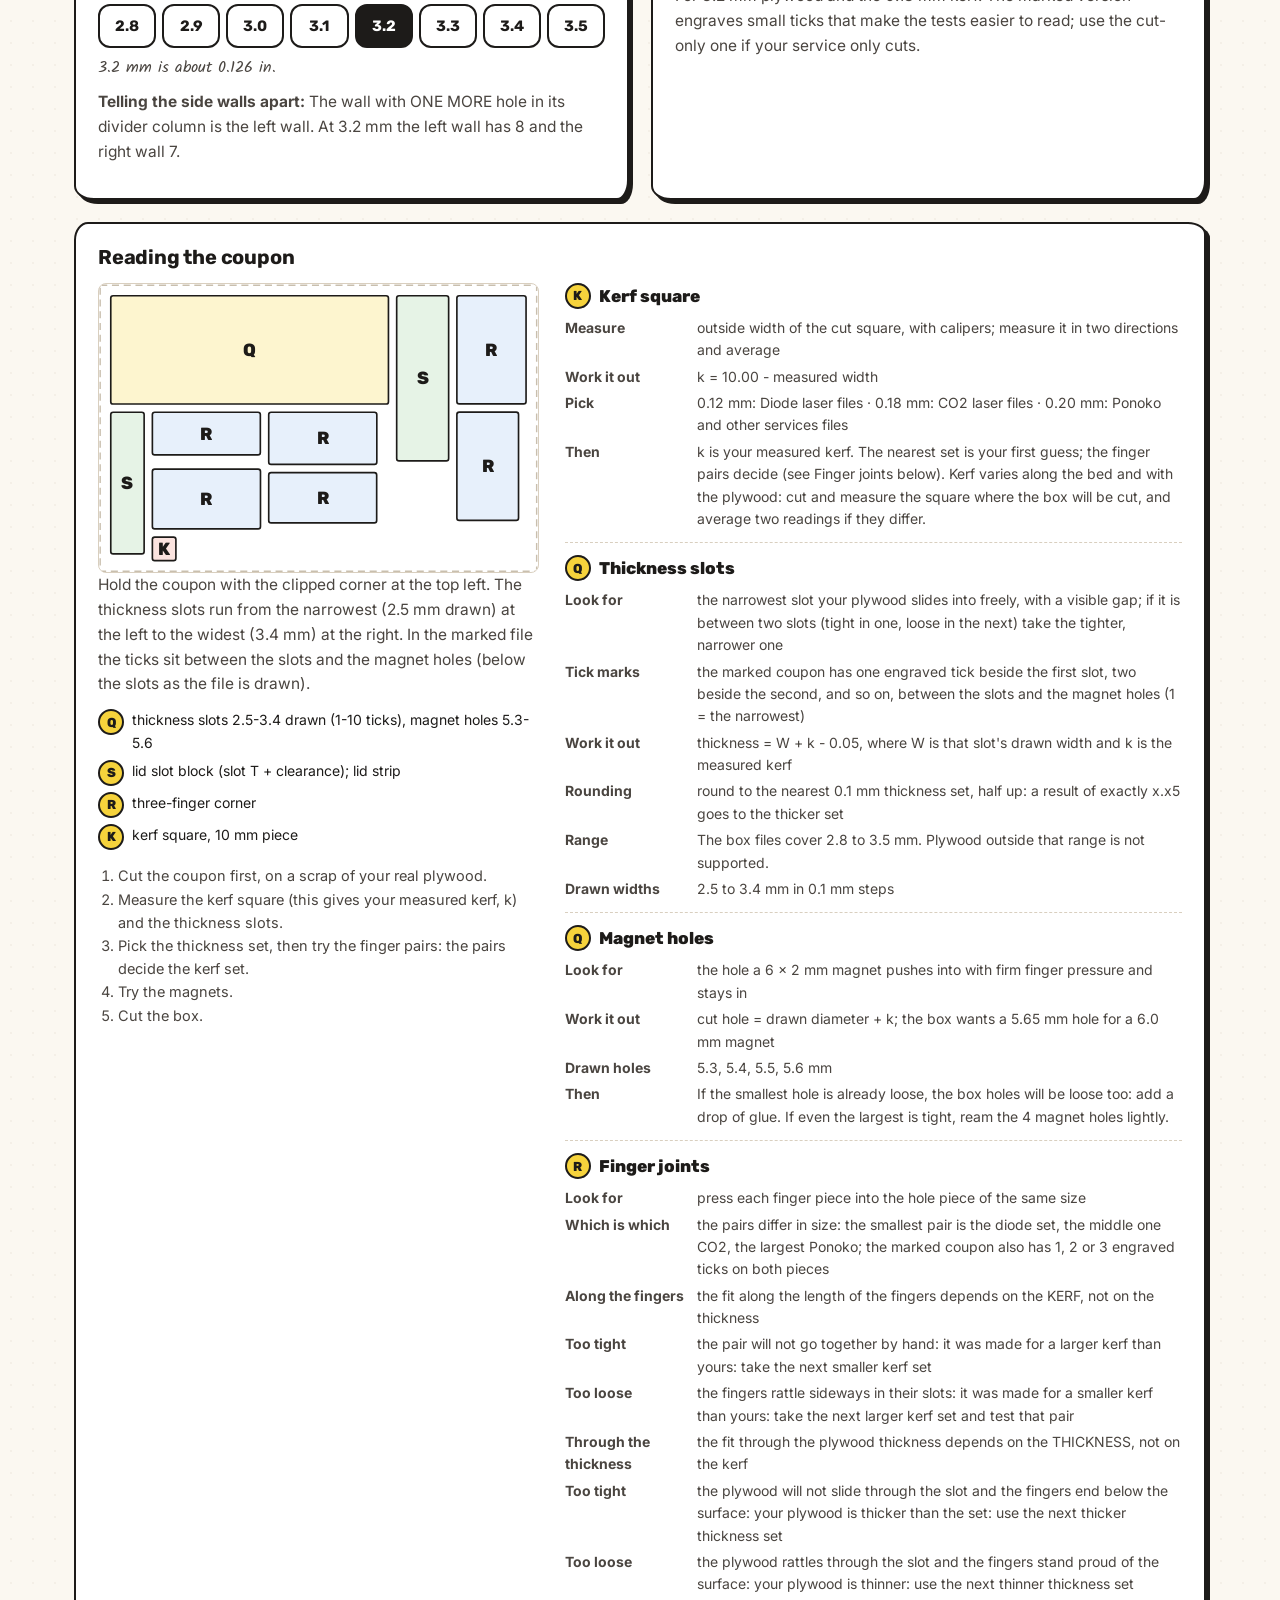
==== commit d663a9ef: "site: final art merge, re-exported data, art, prerendered pictures Co-Authored-By: Claude Opus 5.5 <" ====
--- a/site/index.html
+++ b/site/index.html
@@ -27,24 +27,24 @@
 <link rel="preconnect" href="https://fonts.googleapis.com">
 <link rel="preconnect" href="https://fonts.gstatic.com" crossorigin>
 <link href="https://fonts.googleapis.com/css2?family=Rubik:wght@500;700;800;900&family=Kalam:wght@400;700&family=Inter:wght@400;500;600;700&display=swap" rel="stylesheet">
-<link rel="stylesheet" href="css/site.css?v=773a8c89e7">
+<link rel="stylesheet" href="css/site.css?v=ac4460cebe">
 <script type="importmap">
 {
  "imports": {
   "three": "./vendor/three/build/three.module.min.js",
   "three/addons/": "./vendor/three/examples/jsm/",
-  "./js/art2d.js": "./js/art2d.js?v=773a8c89e7",
-  "./js/box3d.js": "./js/box3d.js?v=773a8c89e7",
-  "./js/guide.js": "./js/guide.js?v=773a8c89e7",
-  "./js/laser.js": "./js/laser.js?v=773a8c89e7",
-  "./js/page.js": "./js/page.js?v=773a8c89e7",
-  "./js/render3d.js": "./js/render3d.js?v=773a8c89e7",
-  "./js/rules.js": "./js/rules.js?v=773a8c89e7",
-  "./js/version.js": "./js/version.js?v=773a8c89e7"
+  "./js/art2d.js": "./js/art2d.js?v=ac4460cebe",
+  "./js/box3d.js": "./js/box3d.js?v=ac4460cebe",
+  "./js/guide.js": "./js/guide.js?v=ac4460cebe",
+  "./js/laser.js": "./js/laser.js?v=ac4460cebe",
+  "./js/page.js": "./js/page.js?v=ac4460cebe",
+  "./js/render3d.js": "./js/render3d.js?v=ac4460cebe",
+  "./js/rules.js": "./js/rules.js?v=ac4460cebe",
+  "./js/version.js": "./js/version.js?v=ac4460cebe"
  }
 }
 </script>
-<script type="module" src="js/page.js?v=773a8c89e7"></script>
+<script type="module" src="js/page.js?v=ac4460cebe"></script>
 </head>
 <body>
 <svg width="0" height="0" style="position:absolute" aria-hidden="true">
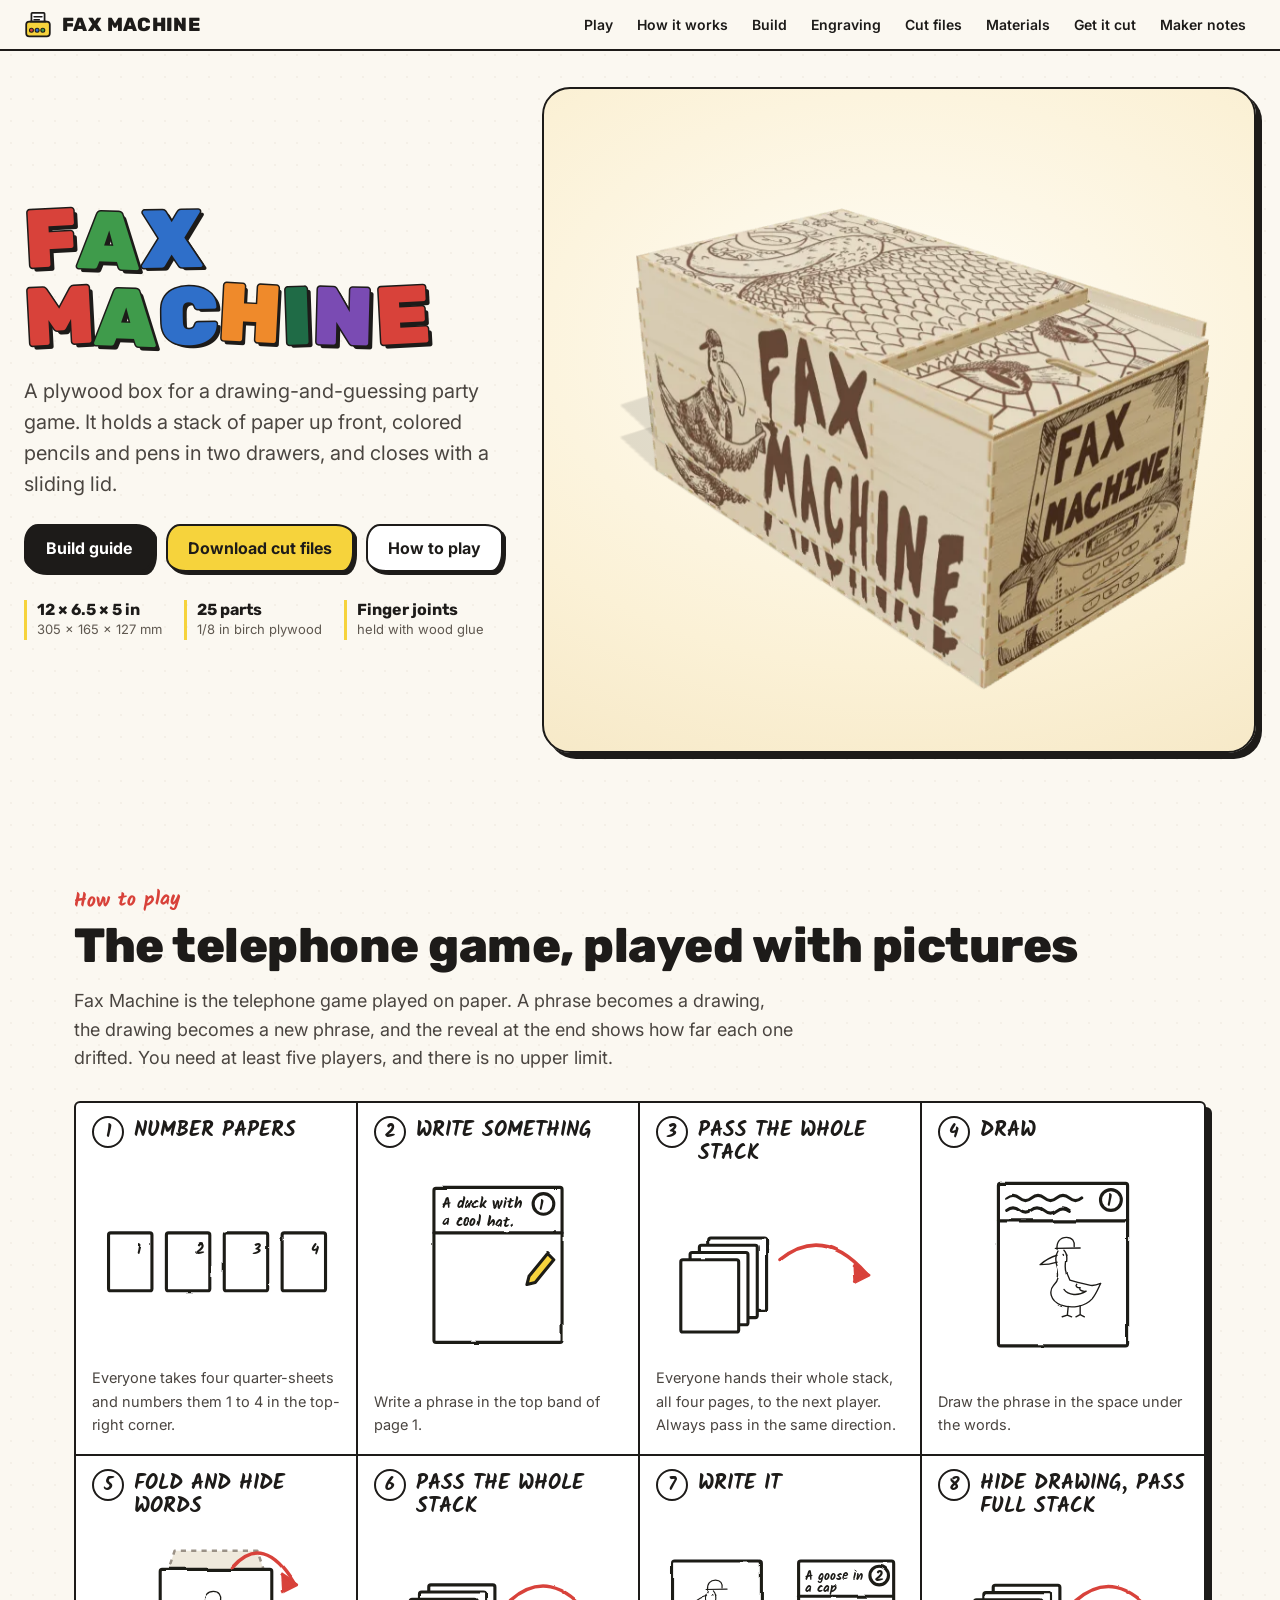
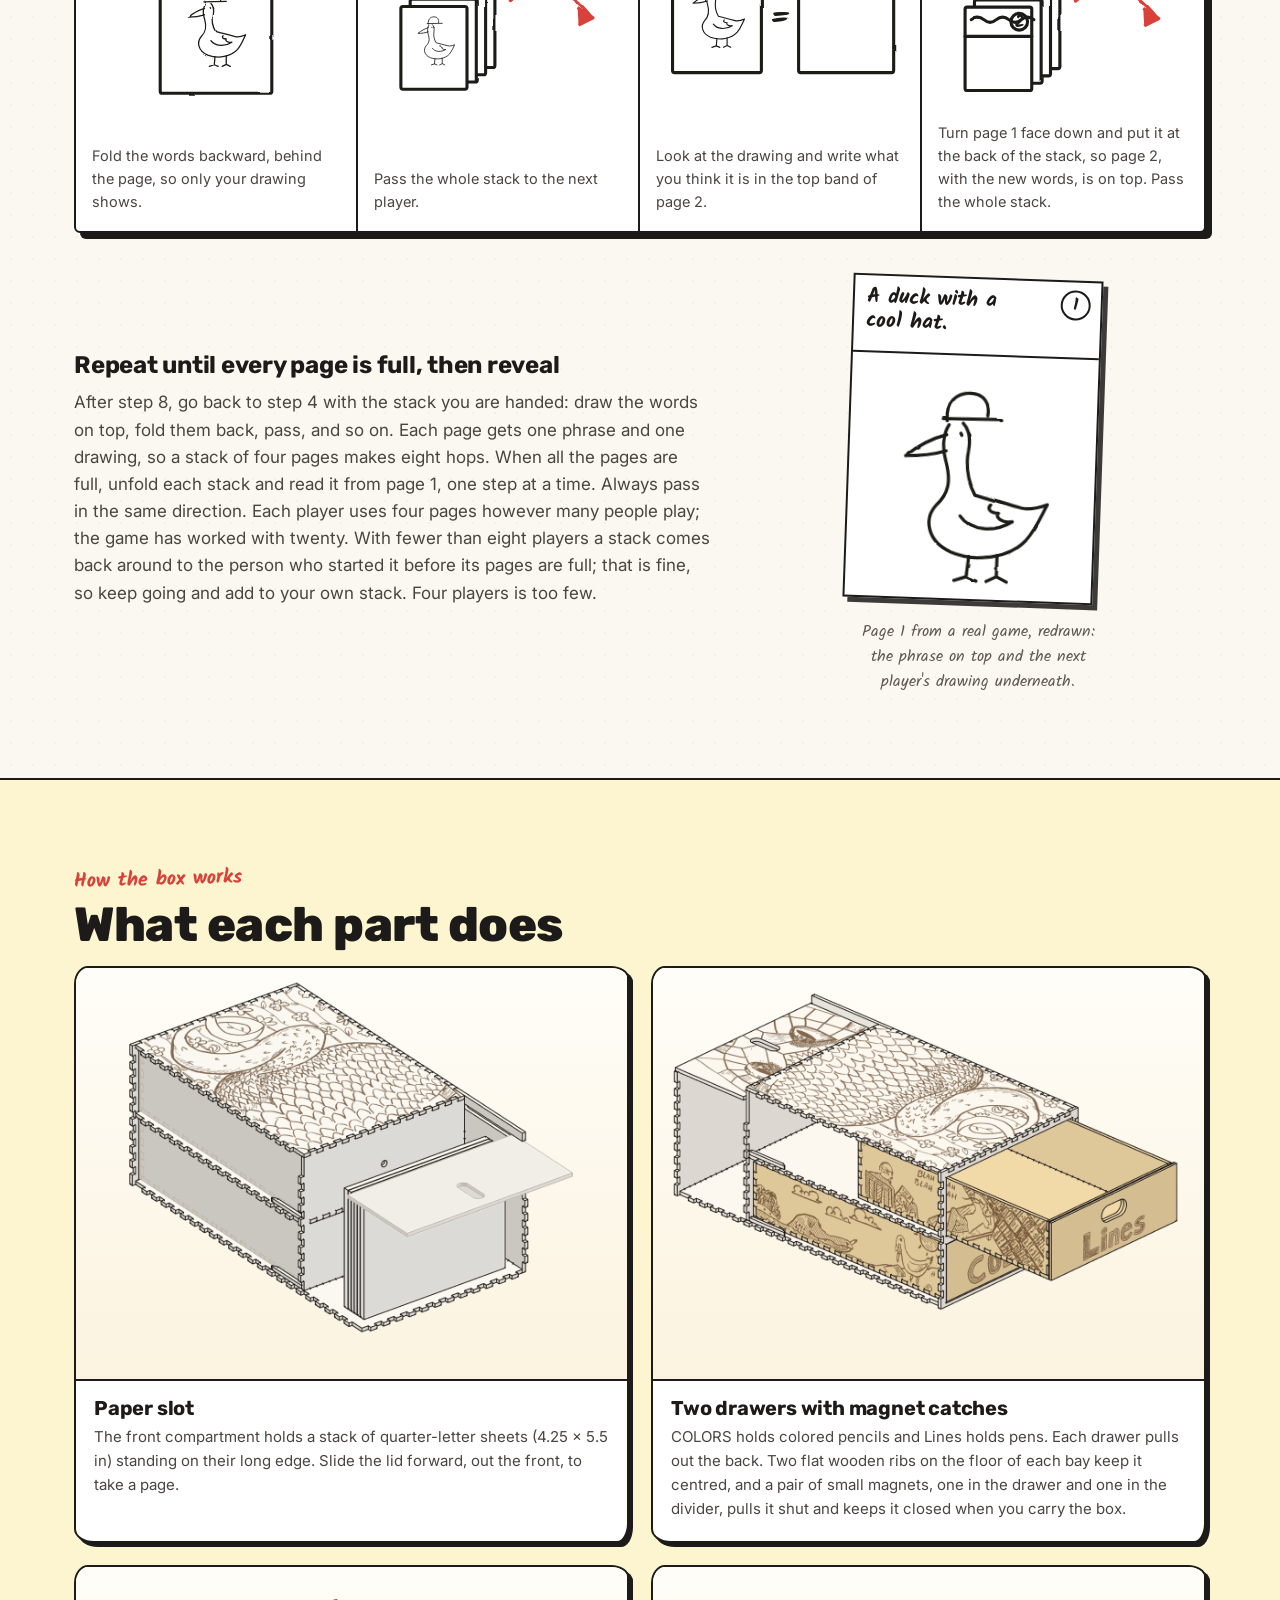
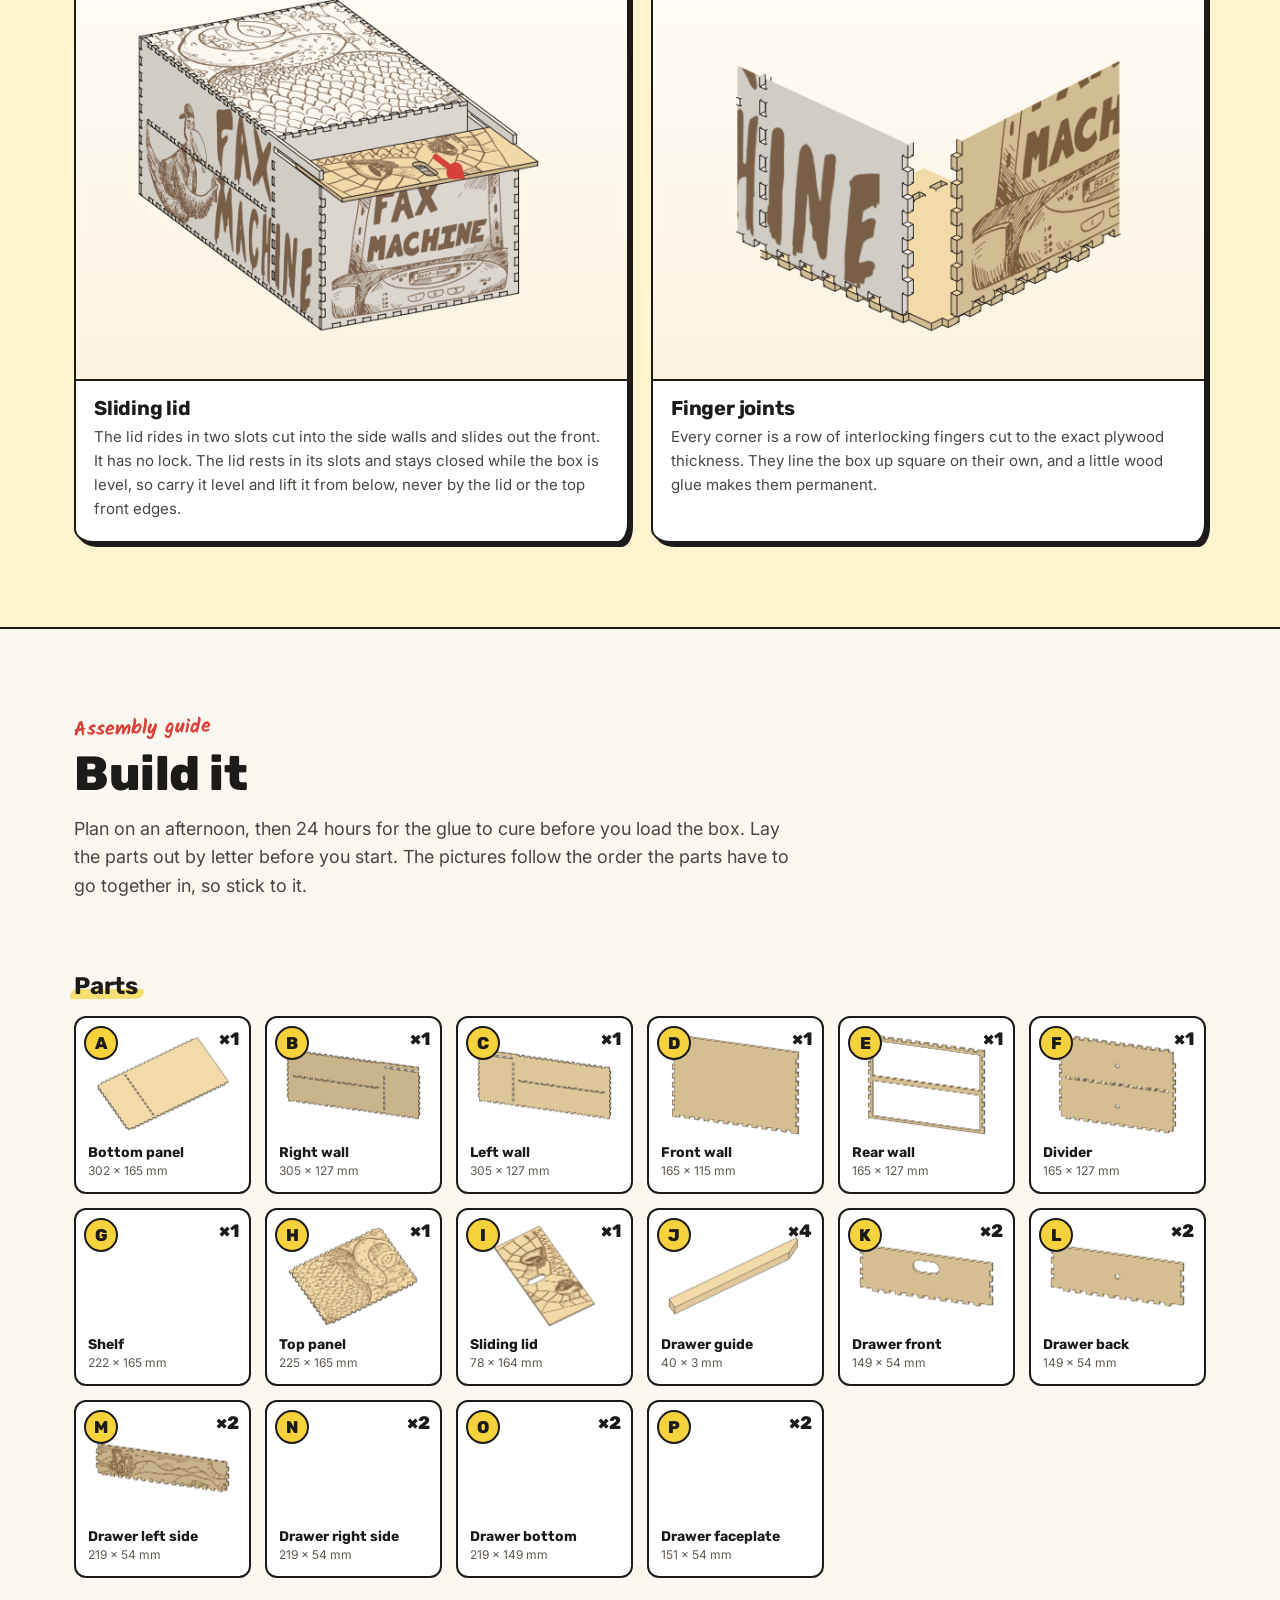
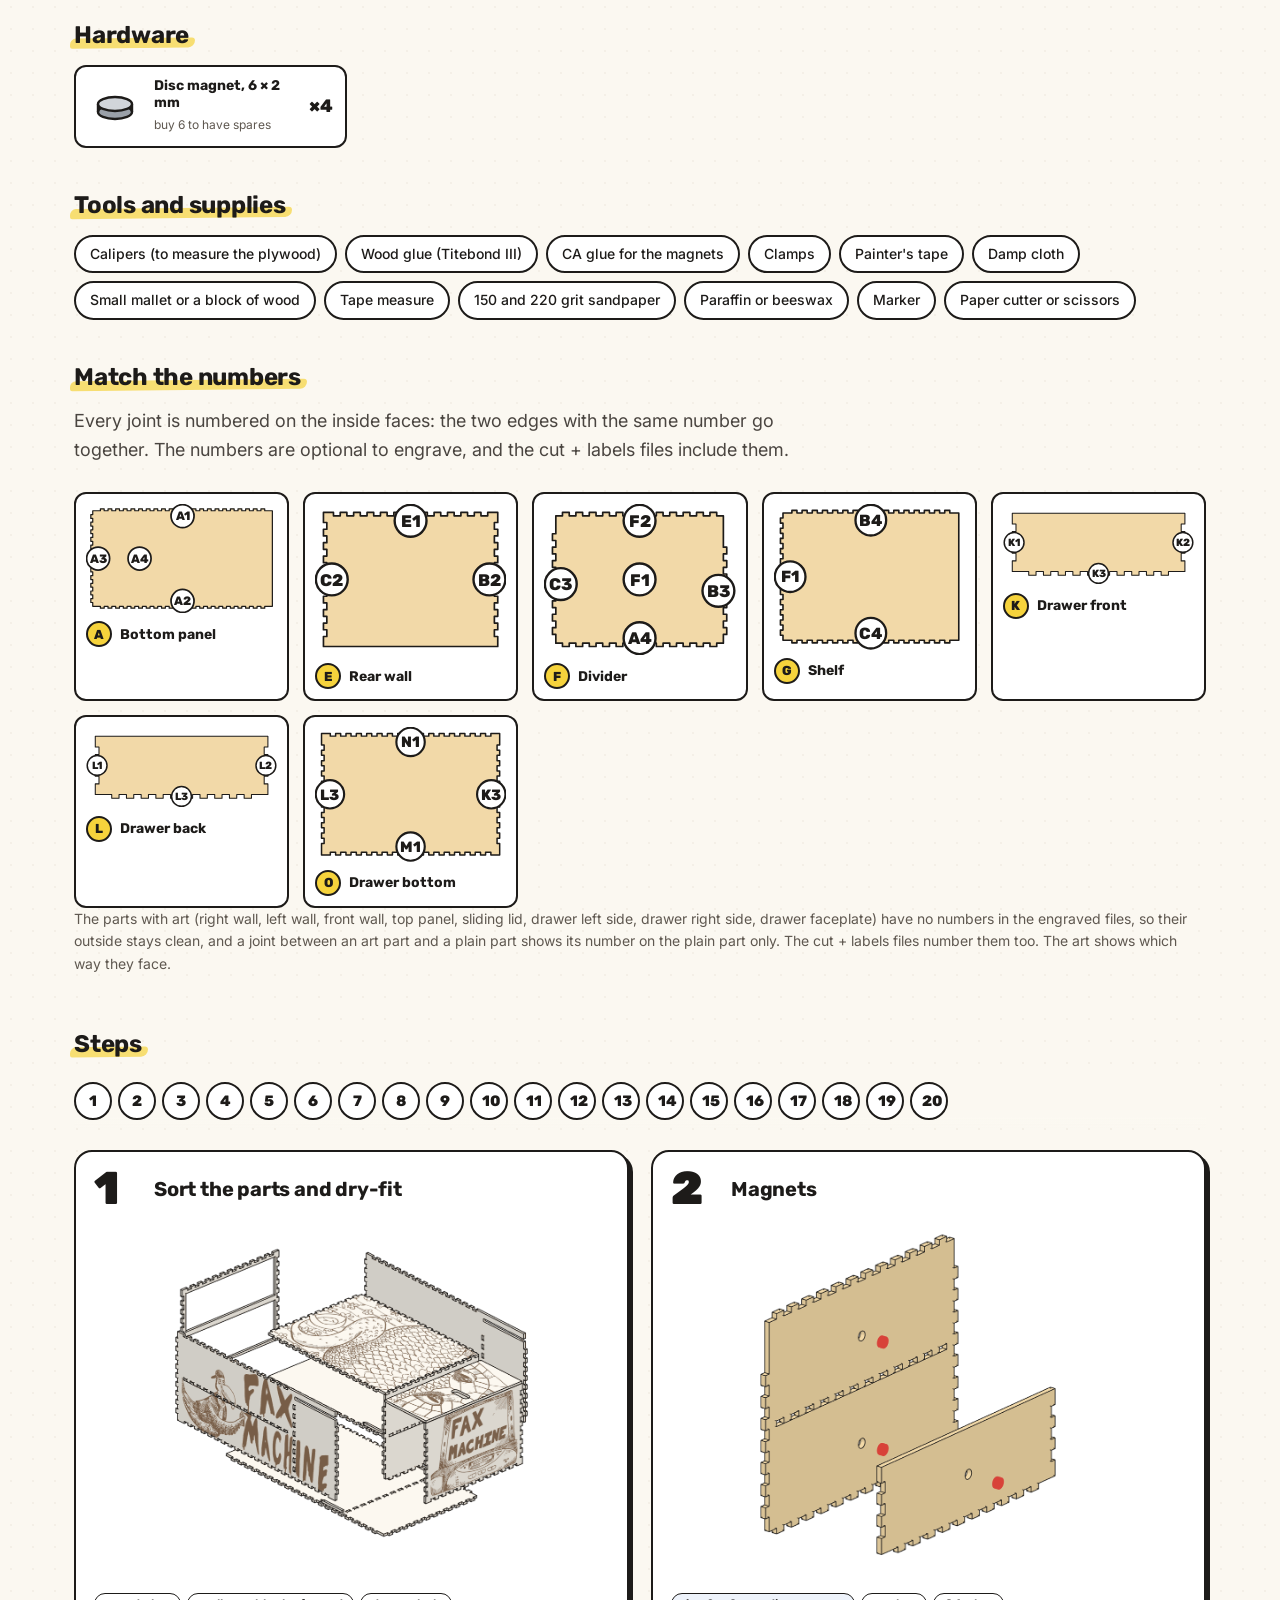
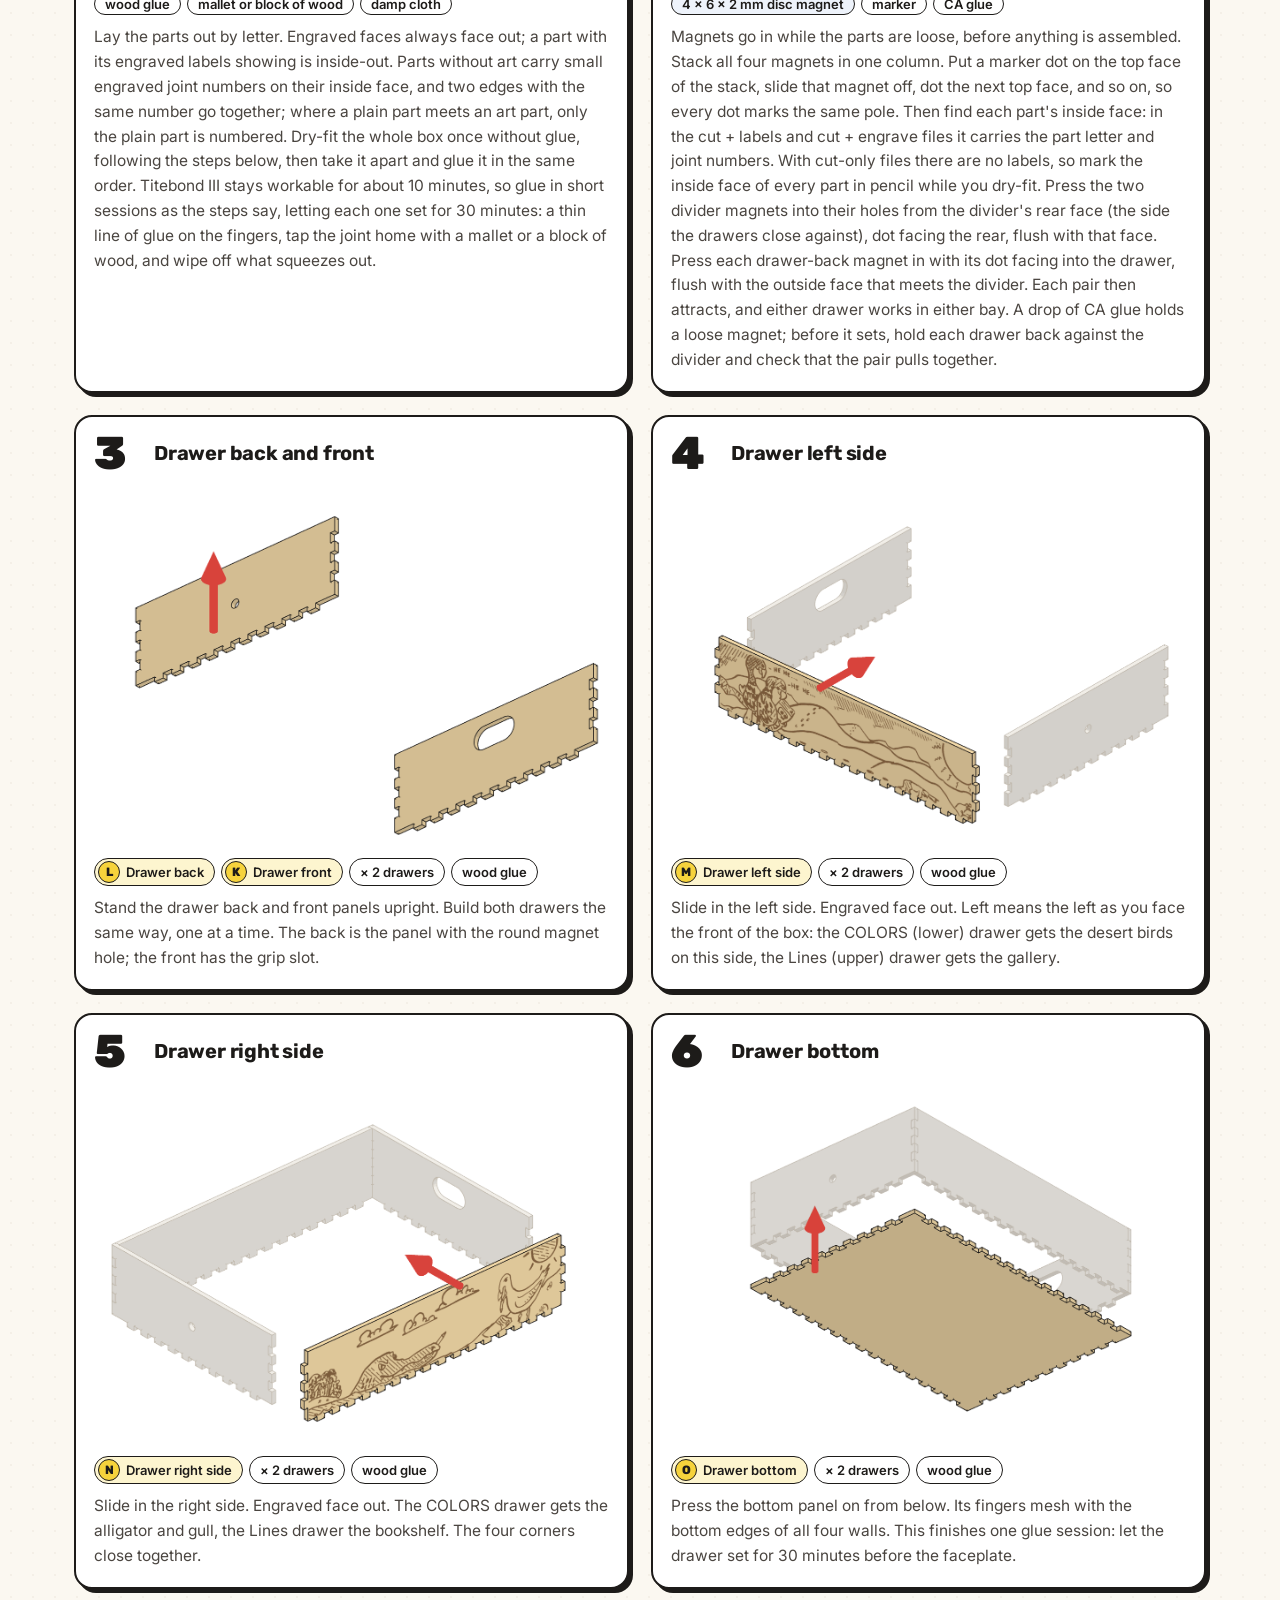
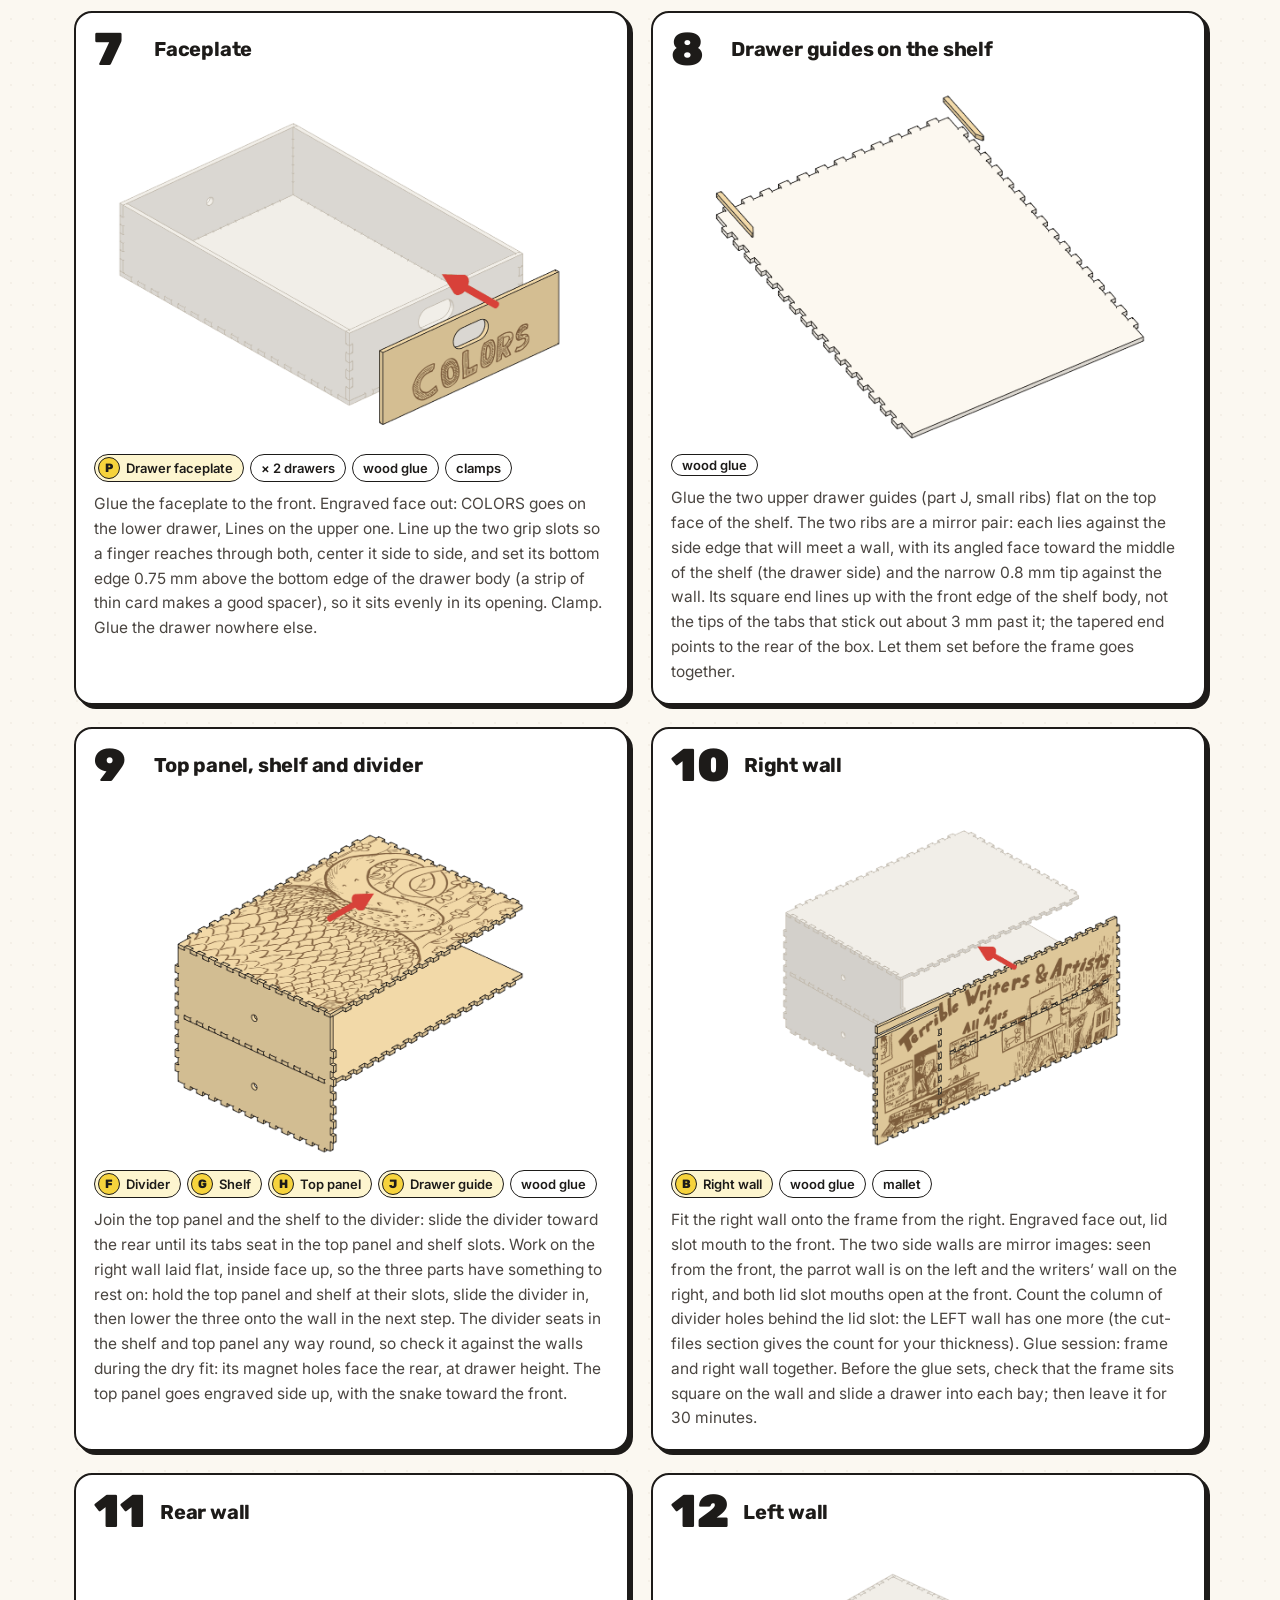
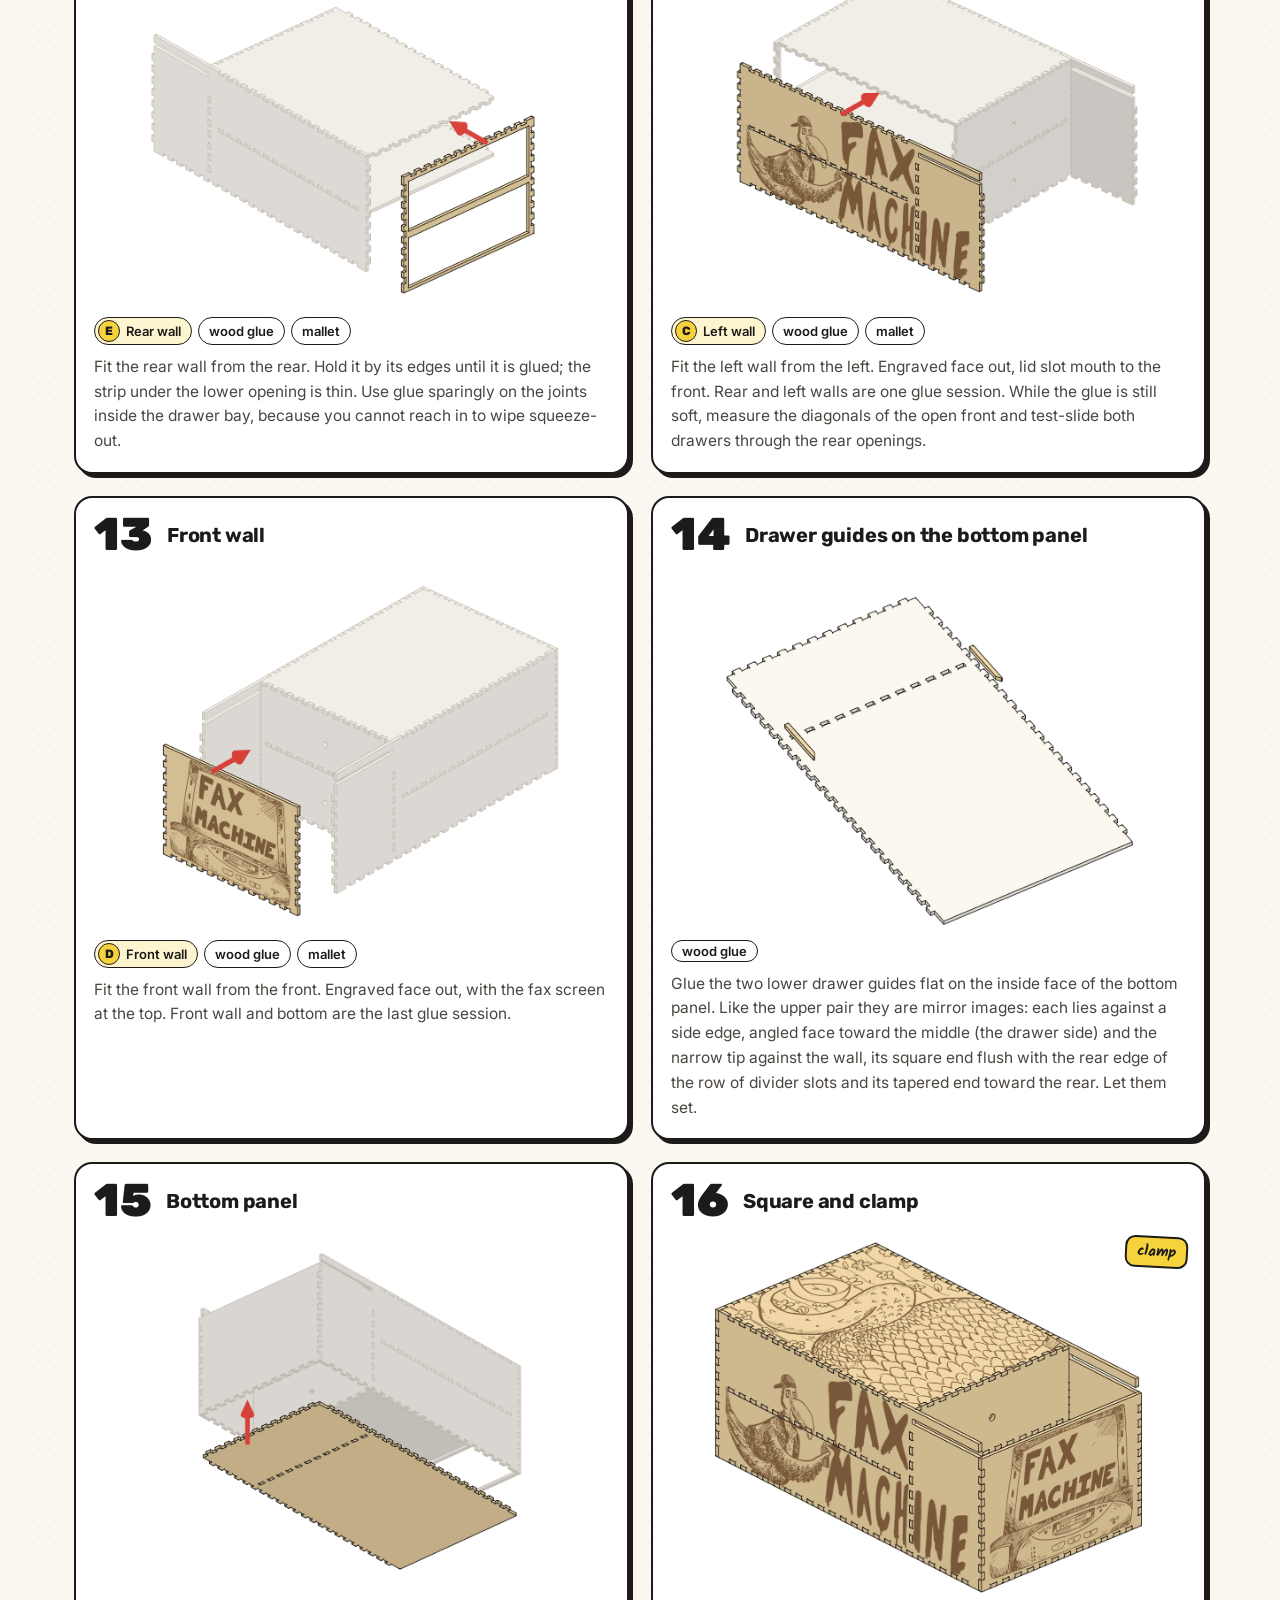
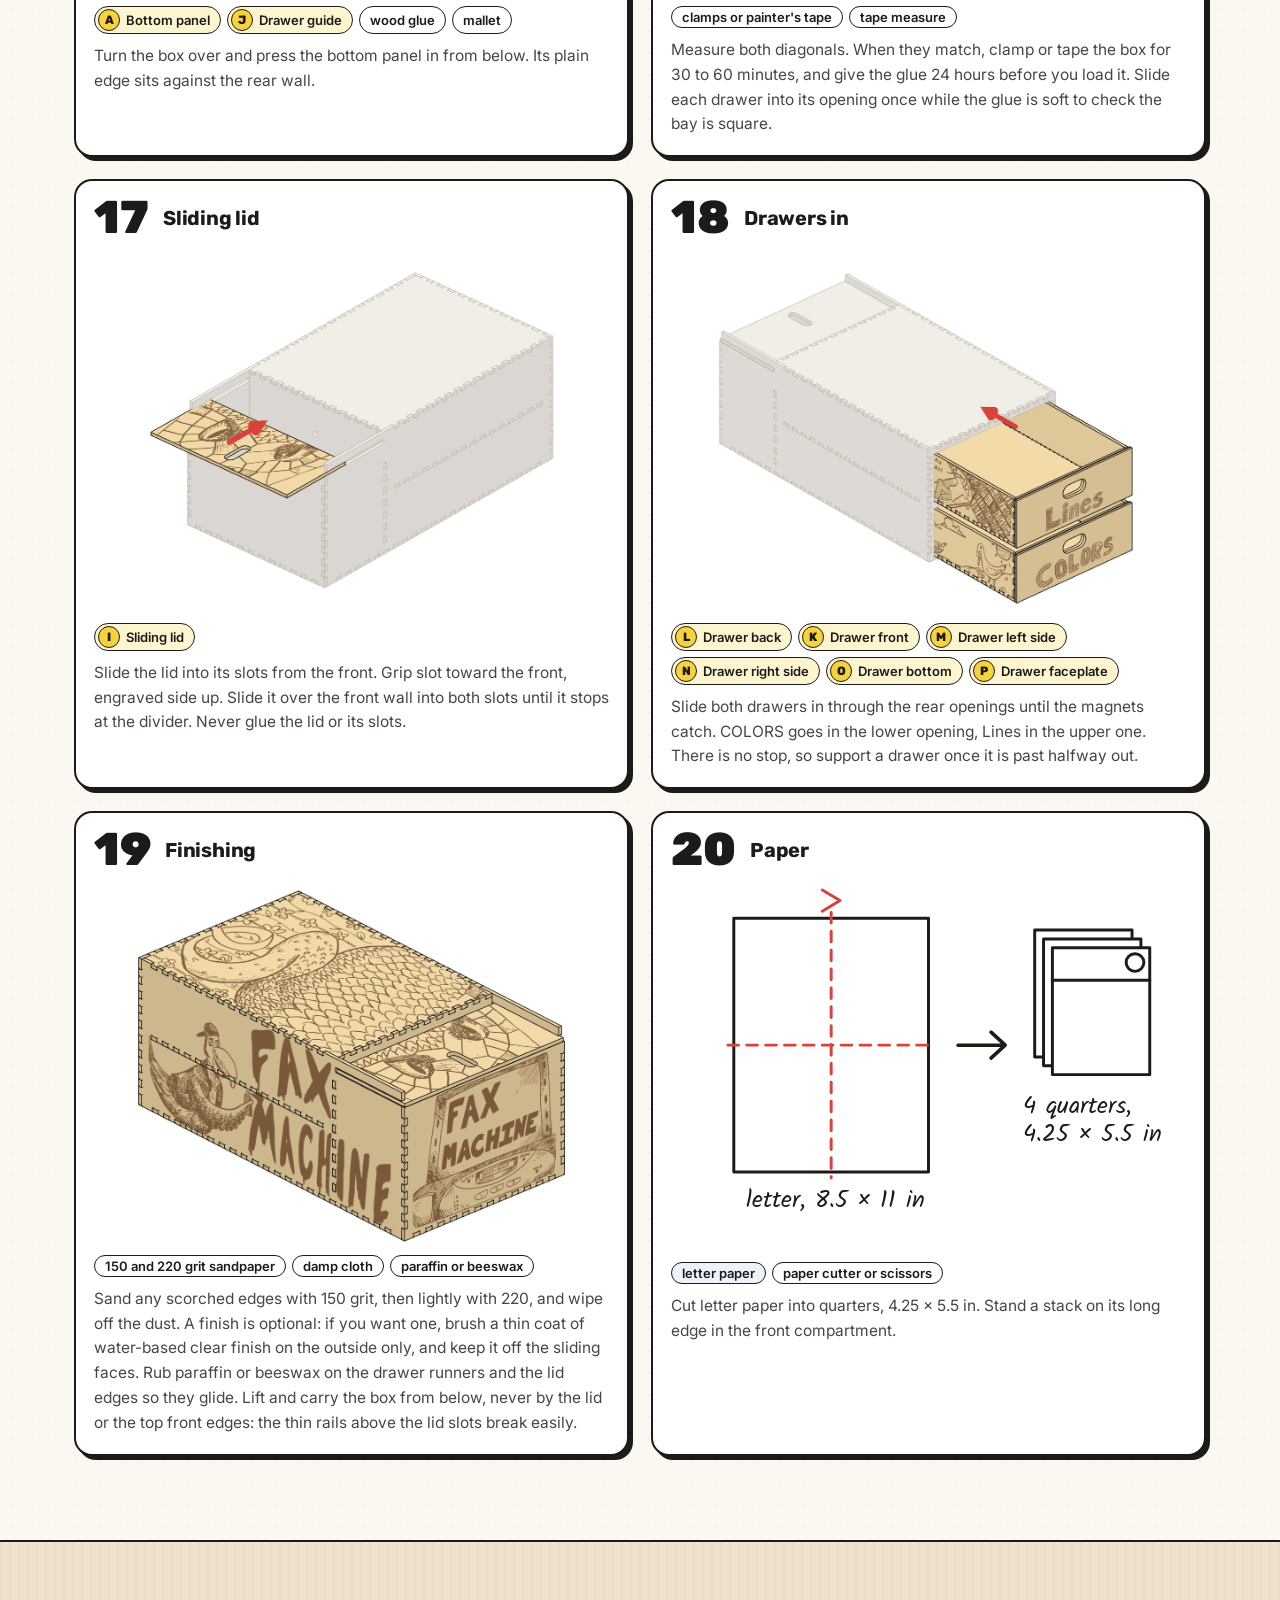
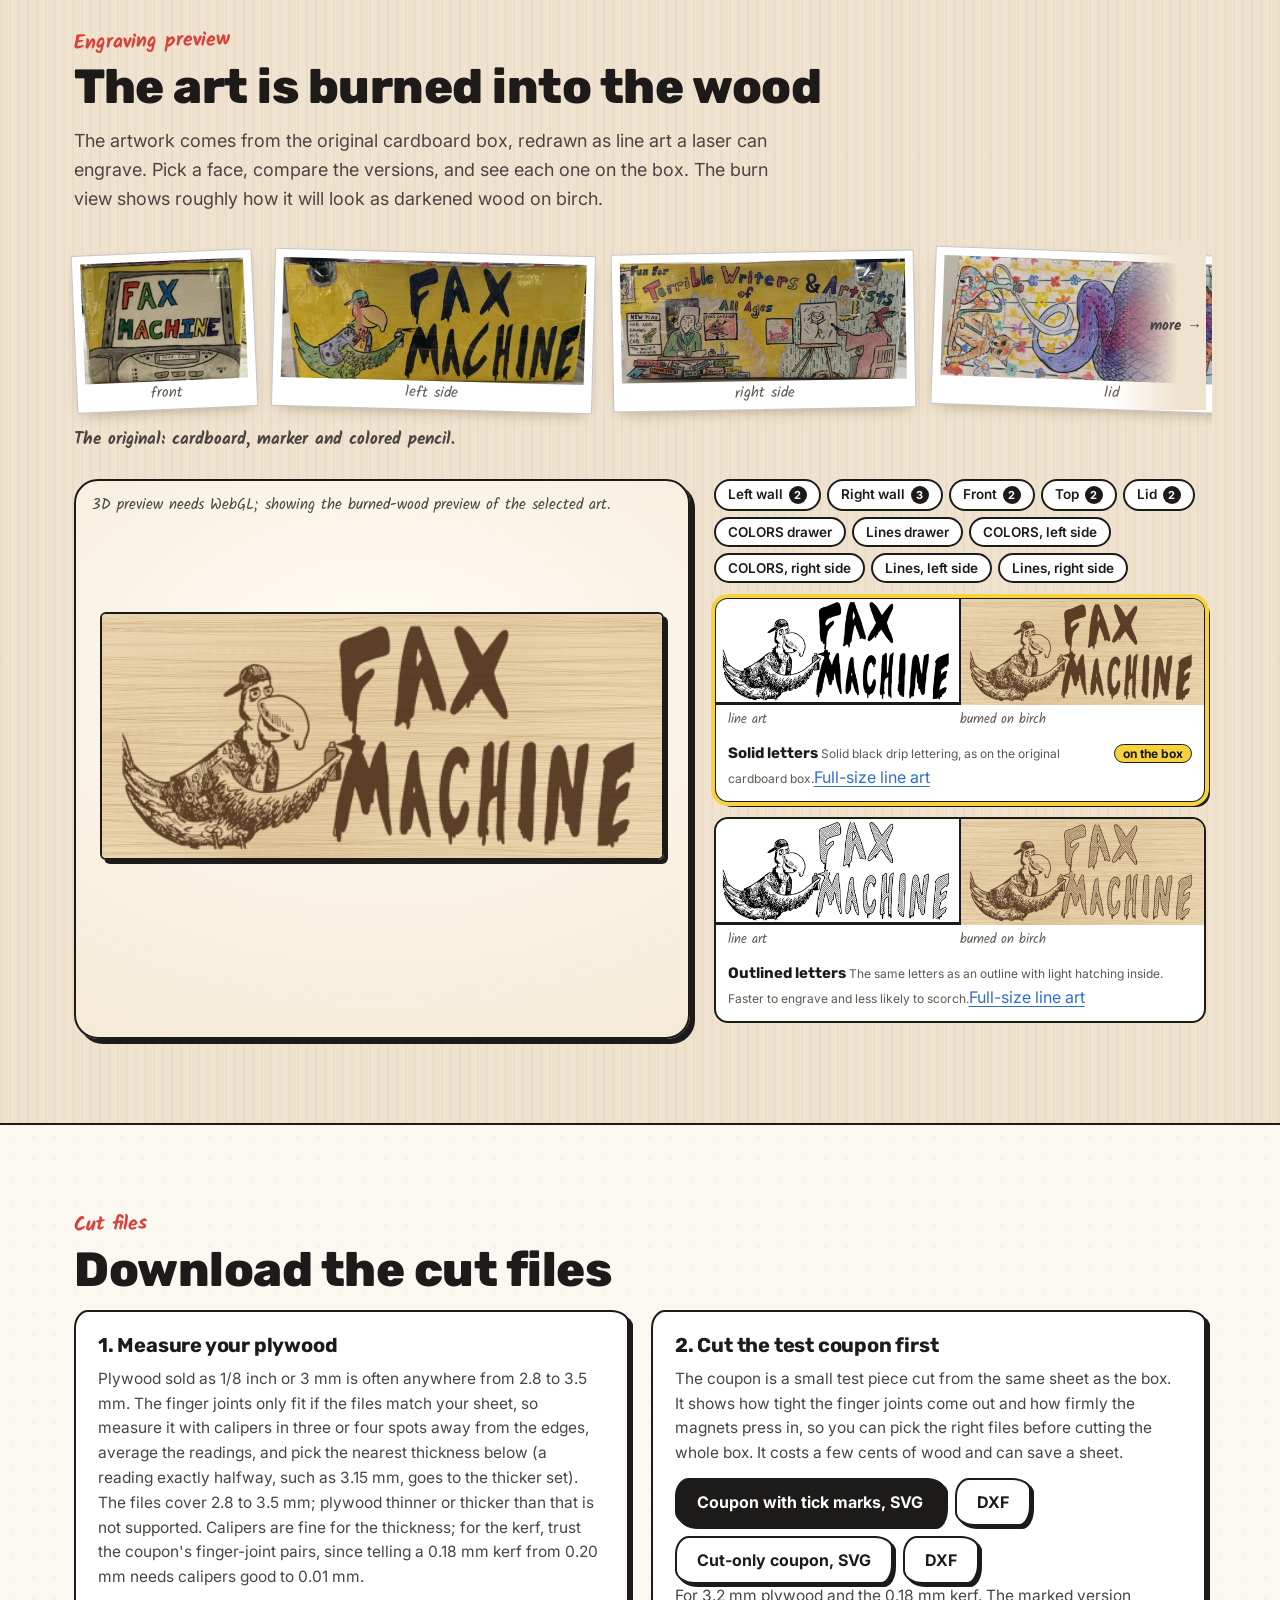
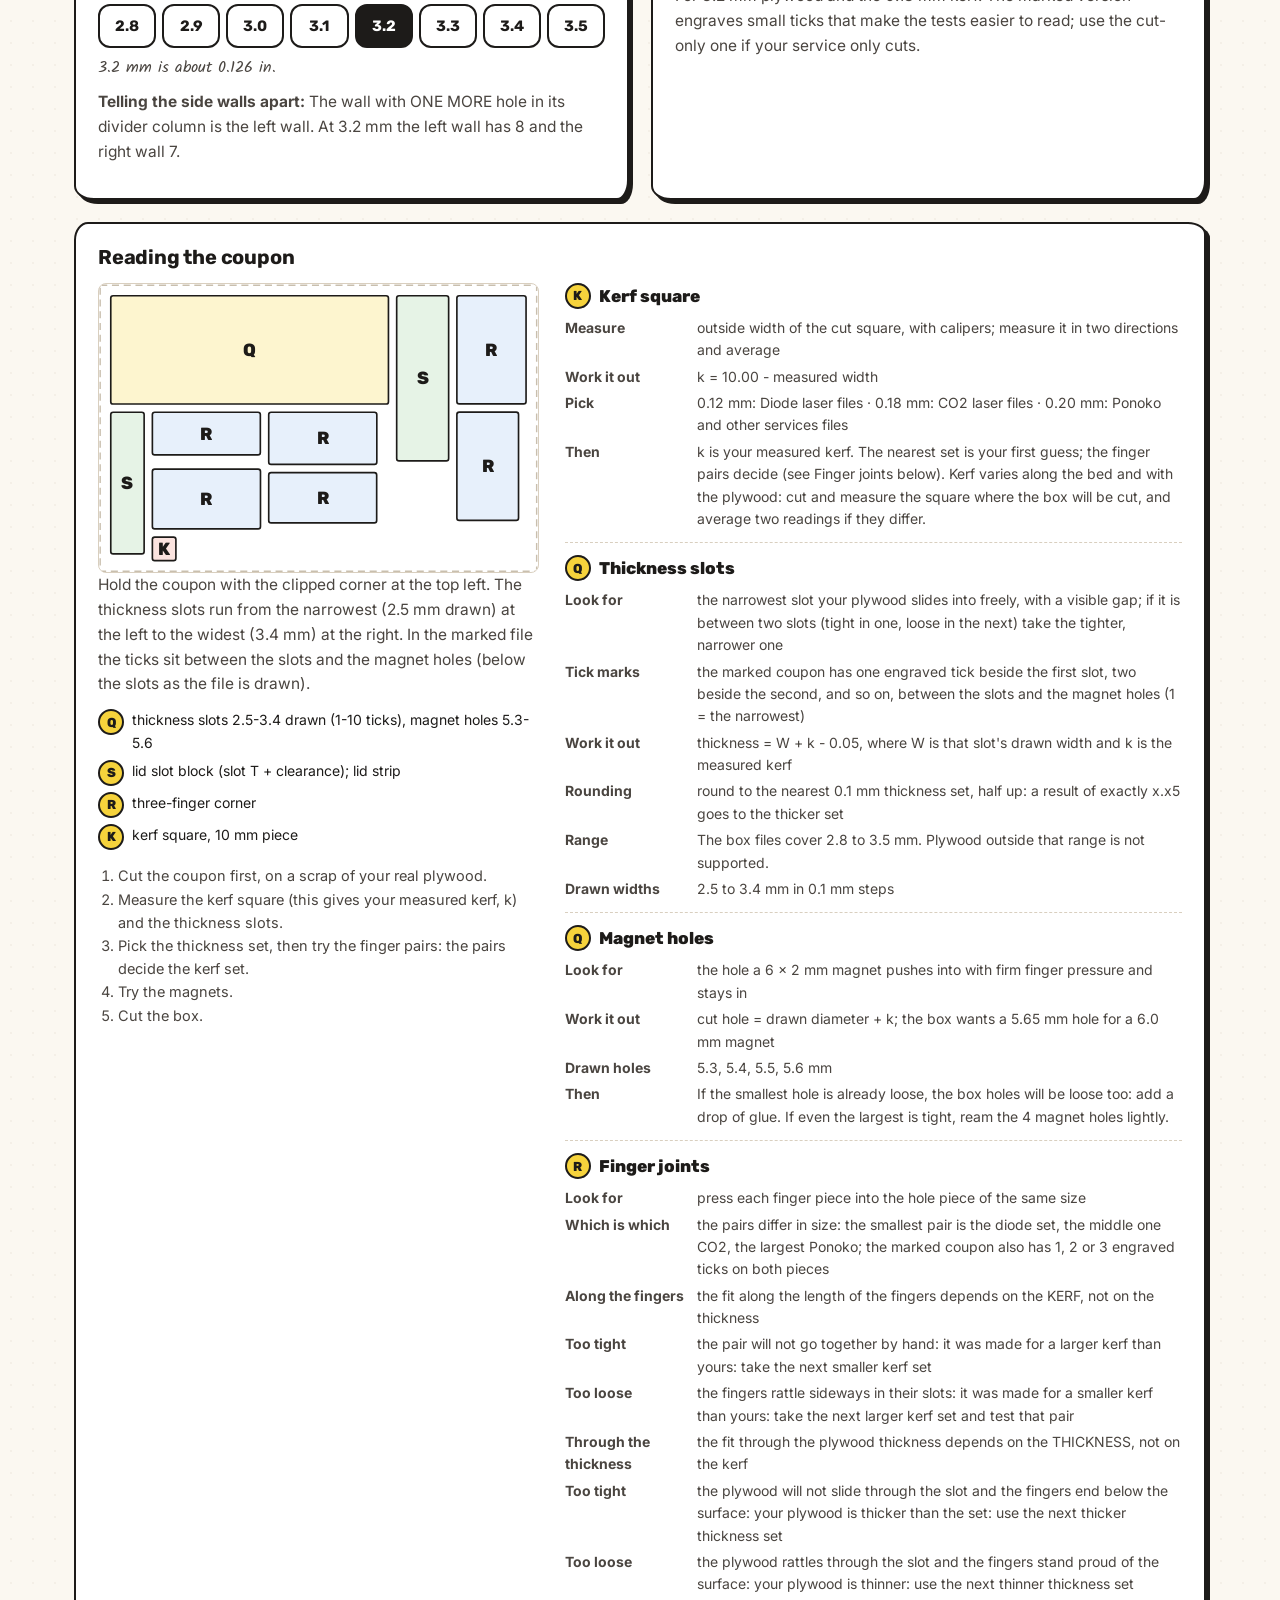
==== commit bd9734db: "License (designs/art CC BY-NC 4.0, code GPL-3.0), five-player minimum in the rules, GitHub links poi" ====
--- a/site/index.html
+++ b/site/index.html
@@ -27,24 +27,24 @@
 <link rel="preconnect" href="https://fonts.googleapis.com">
 <link rel="preconnect" href="https://fonts.gstatic.com" crossorigin>
 <link href="https://fonts.googleapis.com/css2?family=Rubik:wght@500;700;800;900&family=Kalam:wght@400;700&family=Inter:wght@400;500;600;700&display=swap" rel="stylesheet">
-<link rel="stylesheet" href="css/site.css?v=ac4460cebe">
+<link rel="stylesheet" href="css/site.css?v=440c3f76c4">
 <script type="importmap">
 {
  "imports": {
   "three": "./vendor/three/build/three.module.min.js",
   "three/addons/": "./vendor/three/examples/jsm/",
-  "./js/art2d.js": "./js/art2d.js?v=ac4460cebe",
-  "./js/box3d.js": "./js/box3d.js?v=ac4460cebe",
-  "./js/guide.js": "./js/guide.js?v=ac4460cebe",
-  "./js/laser.js": "./js/laser.js?v=ac4460cebe",
-  "./js/page.js": "./js/page.js?v=ac4460cebe",
-  "./js/render3d.js": "./js/render3d.js?v=ac4460cebe",
-  "./js/rules.js": "./js/rules.js?v=ac4460cebe",
-  "./js/version.js": "./js/version.js?v=ac4460cebe"
+  "./js/art2d.js": "./js/art2d.js?v=440c3f76c4",
+  "./js/box3d.js": "./js/box3d.js?v=440c3f76c4",
+  "./js/guide.js": "./js/guide.js?v=440c3f76c4",
+  "./js/laser.js": "./js/laser.js?v=440c3f76c4",
+  "./js/page.js": "./js/page.js?v=440c3f76c4",
+  "./js/render3d.js": "./js/render3d.js?v=440c3f76c4",
+  "./js/rules.js": "./js/rules.js?v=440c3f76c4",
+  "./js/version.js": "./js/version.js?v=440c3f76c4"
  }
 }
 </script>
-<script type="module" src="js/page.js?v=ac4460cebe"></script>
+<script type="module" src="js/page.js?v=440c3f76c4"></script>
 </head>
 <body>
 <svg width="0" height="0" style="position:absolute" aria-hidden="true">
@@ -116,12 +116,12 @@
   <div class="wrap">
     <p class="kicker">How to play</p>
     <h2>The telephone game, played with pictures</h2>
-    <p class="intro">Fax Machine is the telephone game played on paper. A phrase becomes a drawing, the drawing becomes a new phrase, and the reveal at the end shows how far each one drifted. You need at least three players, and there is no upper limit.</p>
+    <p class="intro">Fax Machine is the telephone game played on paper. A phrase becomes a drawing, the drawing becomes a new phrase, and the reveal at the end shows how far each one drifted. You need at least five players, and there is no upper limit.</p>
     <ol class="rules" id="rules"></ol>
     <div class="rules-after">
       <div class="reveal">
         <h3>Repeat until every page is full, then reveal</h3>
-        <p>After step 8, go back to step 4 with the stack you are handed: draw the words on top, fold them back, pass, and so on. Each page gets one phrase and one drawing, so a stack of four pages makes eight hops. When all the pages are full, unfold each stack and read it from page 1, one step at a time. Always pass in the same direction. Each player uses four pages however many people play; the game has worked with twenty.</p>
+        <p>After step 8, go back to step 4 with the stack you are handed: draw the words on top, fold them back, pass, and so on. Each page gets one phrase and one drawing, so a stack of four pages makes eight hops. When all the pages are full, unfold each stack and read it from page 1, one step at a time. Always pass in the same direction. Each player uses four pages however many people play; the game has worked with twenty. With fewer than eight players a stack comes back around to the person who started it before its pages are full; that is fine, so keep going and add to your own stack. Four players is too few.</p>
       </div>
       <figure class="sample">
         <div class="sheet" aria-hidden="true">
@@ -285,7 +285,7 @@
       <p>Every part is generated by a parametric Python program built on <a href="https://www.festi.info/boxes.py/">boxes.py</a>. You change a few numbers and it redraws all the parts, joints and holes to match.</p>
       <p>The two numbers that matter most are the plywood <b>thickness</b>, which sets the depth of every finger and slot, and the <b>kerf</b> (the width of material the laser burns away), which the generator adds back so joints come out snug. Finger play, the clearances around the drawers and lid, and the magnet press fit are separate settings, and the coupon checks each of them.</p>
       <p>Everything is open: the generator, tests, art and these files.</p>
-      <div class="cta"><a class="btn btn-yellow" href="https://github.com/Gilbetrar/fax-machine-box/tree/v2-site">View on GitHub</a><a class="btn btn-line" href="https://github.com/Gilbetrar/fax-machine-box/issues">Report a problem</a></div>
+      <div class="cta"><a class="btn btn-yellow" href="https://github.com/Gilbetrar/fax-machine-box/">View on GitHub</a><a class="btn btn-line" href="https://github.com/Gilbetrar/fax-machine-box/issues">Report a problem</a></div>
     </div>
     <dl class="params" id="params"></dl>
   </div>
@@ -294,7 +294,7 @@
 
 <footer class="foot">
   <p>Fax Machine · design v2, October 2026 · made in Brooklyn</p>
-  <p><a href="https://github.com/Gilbetrar/fax-machine-box/tree/v2-site">Source</a> · <a href="https://github.com/Gilbetrar/fax-machine-box/issues">Questions and problems</a> · <span id="license">License: to be announced</span> · three.js is MIT licensed</p>
+  <p><a href="https://github.com/Gilbetrar/fax-machine-box/">Source</a> · <a href="https://github.com/Gilbetrar/fax-machine-box/issues">Questions and problems</a> · <span id="license">Designs and art: <a href="https://creativecommons.org/licenses/by-nc/4.0/">CC BY-NC 4.0</a> (make and share, not sell) · code: GPL-3.0</span> · three.js is MIT licensed</p>
 </footer>
 
 <svg width="0" height="0" style="position:absolute" aria-hidden="true">
